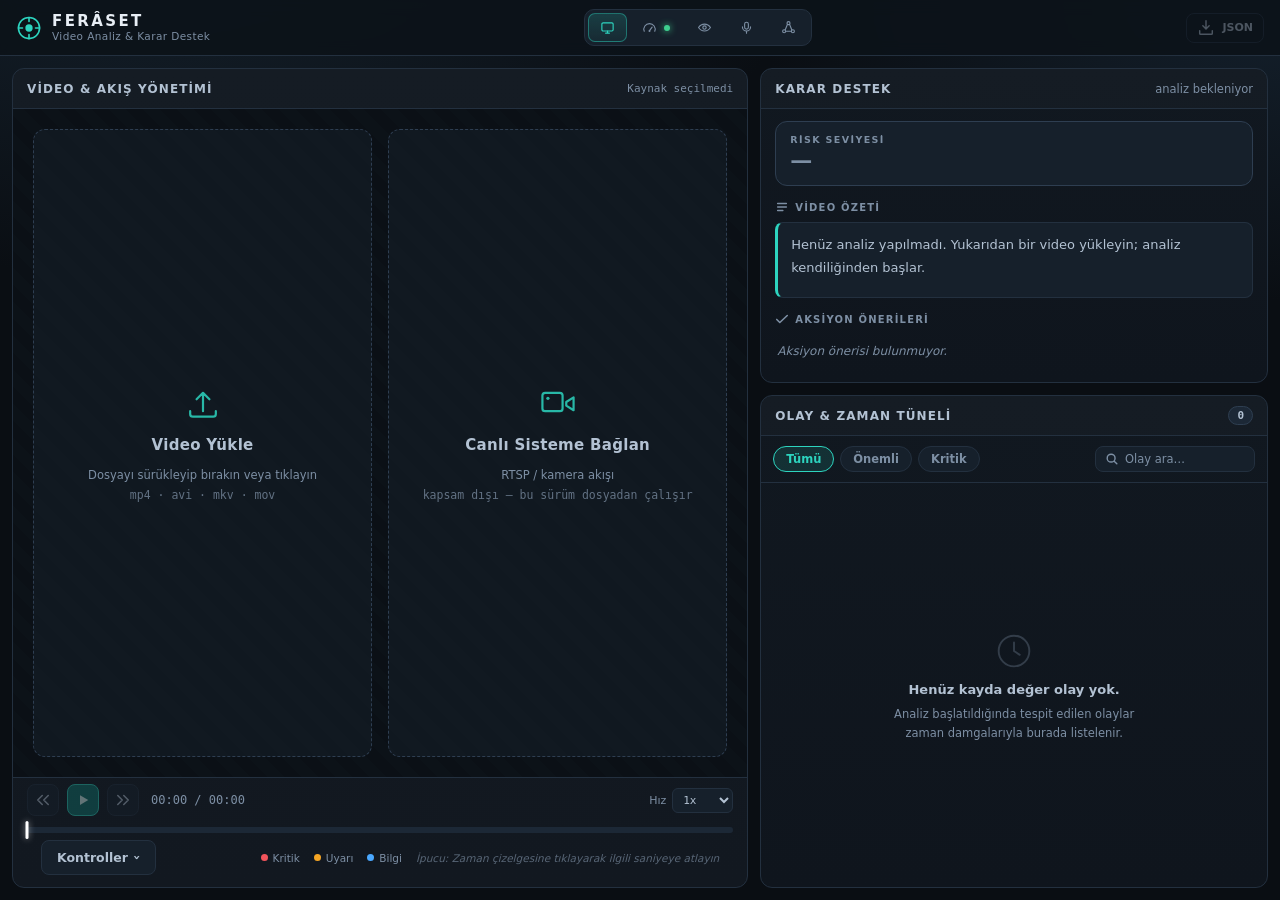
==== gozcu/ui/web/index.html @ 90d0e3b4 "feat(konsol): iki canlı grafik, risk durum çubuğu ve Agents ekranı Web arayüzü görev raporunun ilk ü" ====
<!DOCTYPE html>
<html lang="tr">
<head>
<meta charset="UTF-8" />
<meta name="viewport" content="width=device-width, initial-scale=1.0" />
<title>Gözcü — Video Analiz ve Karar Destek Konsolu</title>
<link rel="stylesheet" href="css/styles.css" />
</head>
<body>

<!-- ============ ÜST BAR ============ -->
<header class="topbar">
  <div class="brand">
    <svg class="brand-mark" viewBox="0 0 32 32" aria-hidden="true">
      <circle cx="16" cy="16" r="13" fill="none" stroke="currentColor" stroke-width="2"/>
      <circle cx="16" cy="16" r="4.5" fill="currentColor"/>
      <path d="M16 3v5M16 24v5M3 16h5M24 16h5" stroke="currentColor" stroke-width="2" stroke-linecap="round"/>
    </svg>
    <div class="brand-text">
      <span class="brand-name">FERÂSET</span>
      <span class="brand-sub">Video Analiz &amp; Karar Destek</span>
    </div>
  </div>

  <div class="topbar-center">
    <nav class="modnav" id="modNav" aria-label="Modüller">
      <button class="mod-btn on" type="button" data-view="ops" title="Operasyon ekranı — kısayol: 1">
        <svg viewBox="0 0 24 24" class="ico"><rect x="3" y="4.5" width="18" height="13" rx="2" fill="none" stroke="currentColor" stroke-width="1.8"/><path d="M9 21h6M12 17.5V21" stroke="currentColor" stroke-width="1.8" stroke-linecap="round"/></svg>
        <span>Operasyon</span>
      </button>
      <button class="mod-btn" type="button" data-view="bench" title="Canlı benchmark paneli — kısayol: 2">
        <svg viewBox="0 0 24 24" class="ico"><path d="M3.6 18a9 9 0 1 1 16.8 0" fill="none" stroke="currentColor" stroke-width="1.8" stroke-linecap="round"/><path d="m12 17 4.2-5.6" stroke="currentColor" stroke-width="1.8" stroke-linecap="round"/><circle cx="12" cy="17.6" r="1.6" fill="currentColor"/></svg>
        <span>Performans</span>
        <i class="mod-live" id="navBenchDot" title="canlı örnekleme sürüyor"></i>
      </button>
      <button class="mod-btn" type="button" data-view="trace" title="Şeffaflık ve karar zinciri — kısayol: 3">
        <svg viewBox="0 0 24 24" class="ico"><path d="M2.5 12S6 6.5 12 6.5 21.5 12 21.5 12 18 17.5 12 17.5 2.5 12 2.5 12z" fill="none" stroke="currentColor" stroke-width="1.8" stroke-linejoin="round"/><circle cx="12" cy="12" r="2.7" fill="none" stroke="currentColor" stroke-width="1.8"/></svg>
        <span>Şeffaflık</span>
        <i class="mod-badge hidden" id="navTraceBadge">0</i>
      </button>
      <button class="mod-btn" type="button" data-view="say" title="Operatöre söyle — kısayol: 4">
        <svg viewBox="0 0 24 24" class="ico"><path d="M12 3.5a3 3 0 0 1 3 3v5a3 3 0 0 1-6 0v-5a3 3 0 0 1 3-3z" fill="none" stroke="currentColor" stroke-width="1.8"/><path d="M5.5 11a6.5 6.5 0 0 0 13 0M12 17.5V21" fill="none" stroke="currentColor" stroke-width="1.8" stroke-linecap="round"/></svg>
        <span>Operatöre Söyle</span>
        <i class="mod-badge hidden" id="navSayBadge">!</i>
      </button>
      <button class="mod-btn" type="button" data-view="agents" title="Ajan mimarisi ve aralarındaki devir akışı — kısayol: 5">
        <svg viewBox="0 0 24 24" class="ico"><circle cx="12" cy="5" r="2.4" fill="none" stroke="currentColor" stroke-width="1.8"/><circle cx="5" cy="18" r="2.4" fill="none" stroke="currentColor" stroke-width="1.8"/><circle cx="19" cy="18" r="2.4" fill="none" stroke="currentColor" stroke-width="1.8"/><path d="M10.4 6.9 6.6 15.9M13.6 6.9l3.8 9M7.4 18h9.2" stroke="currentColor" stroke-width="1.8" stroke-linecap="round"/></svg>
        <span>Agents</span>
      </button>
    </nav>
  </div>

  <div class="sysbar" id="sysbar">
    <button class="btn btn-ghost btn-sm" id="jsonButton" title="Teslim edilen JSON çıktısını görüntüle" disabled>
      <svg viewBox="0 0 20 20" class="ico"><path d="M10 2v9m0 0 3.5-3.5M10 11 6.5 7.5M3 13v3a1 1 0 0 0 1 1h12a1 1 0 0 0 1-1v-3" fill="none" stroke="currentColor" stroke-width="1.6" stroke-linecap="round" stroke-linejoin="round"/></svg>
      JSON
    </button>
  </div>
</header>

<!-- ============ GÖRÜNÜM 1 · OPERASYON ============ -->
<main class="layout view" id="viewOps">

  <!-- ---------- SOL SÜTUN ---------- -->
  <section class="col col-left">

    <!-- Video / Akış paneli -->
    <div class="panel panel-stage">
      <div class="panel-head">
        <h2>Video &amp; Akış Yönetimi</h2>
        <span class="run-id" id="runIdLabel"></span>
        <div class="source-badge" id="sourceBadge">Kaynak seçilmedi</div>
      </div>

      <div class="stage" id="stage">
        <!-- Boş durum: iki seçenek -->
        <div class="stage-empty" id="sourcePicker">
          <button class="drop-card" id="cardUpload" type="button">
            <svg viewBox="0 0 48 48" class="drop-ico"><path d="M24 34V14m0 0-7 7m7-7 7 7M10 34v3a3 3 0 0 0 3 3h22a3 3 0 0 0 3-3v-3" fill="none" stroke="currentColor" stroke-width="2.4" stroke-linecap="round" stroke-linejoin="round"/></svg>
            <span class="drop-title">Video Yükle</span>
            <span class="drop-hint">Dosyayı sürükleyip bırakın veya tıklayın<br><i>mp4 · avi · mkv · mov</i></span>
          </button>

          <button class="drop-card" id="cardStream" type="button">
            <svg viewBox="0 0 48 48" class="drop-ico"><rect x="7" y="14" width="22" height="20" rx="3" fill="none" stroke="currentColor" stroke-width="2.4"/><path d="m33 24 8-5v14l-8-5z" fill="none" stroke="currentColor" stroke-width="2.4" stroke-linejoin="round"/><circle cx="13" cy="20" r="1.8" fill="currentColor"/></svg>
            <span class="drop-title">Canlı Sisteme Bağlan</span>
            <span class="drop-hint">RTSP / kamera akışı<br><i>kapsam dışı — bu sürüm dosyadan çalışır</i></span>
          </button>
        </div>

        <!-- Video oynatıcı + analiz katmanları -->
        <div class="video-holder" id="playerHolder">
          <video id="videoPlayer" playsinline preload="metadata"></video>
          <!-- Algı katmanının GÖRDÜĞÜ kutular — gerçek tespit verisi -->
          <div class="box-layer" id="boxOverlay"></div>
          <!-- Risk analiz durum çubuğu (Görev raporu §2). Dikey, üç
               bölmeli, videonun O ANKİ karesinin risk durumunu yakıyor.
               Koşu bağlanana kadar gizli: boş bir çubuk "güvenli" diye
               okunur, oysa doğrusu "henüz bakılmadı". -->
          <div class="riskbar hidden" id="riskBar" title="Videonun o anki risk durumu">
            <div class="riskbar-track">
              <i class="riskbar-cell" data-band="3"></i>
              <i class="riskbar-cell" data-band="2"></i>
              <i class="riskbar-cell" data-band="1"></i>
            </div>
            <!-- Etiket DÖRT kademenin gerçek adını yazıyor; çubuğun üç
                 bölmesi bir çizim kararı, seviyenin adı sistemin kararı. -->
            <span class="riskbar-label" id="riskBarLabel">—</span>
          </div>
        </div>

        <!-- Katman kontrolleri -->
        <div class="layer-ctrl hidden" id="layerCtrl">
          <button class="layer-btn on" id="btnLayerBox" type="button" title="Tespit çerçevelerini göster/gizle (B)">
            <svg viewBox="0 0 16 16" class="ico-sm"><rect x="2.5" y="2.5" width="11" height="11" rx="1.5" fill="none" stroke="currentColor" stroke-width="1.6" stroke-dasharray="3 2"/></svg>
            Çerçeveler
          </button>
          <button class="layer-btn on" id="btnLayerLabel" type="button" title="Nesne etiketlerini göster/gizle">
            <svg viewBox="0 0 16 16" class="ico-sm"><path d="M2.5 5.5h11M2.5 9h7" stroke="currentColor" stroke-width="1.6" stroke-linecap="round"/></svg>
            Etiketler
          </button>
          <!-- Gerçek çizim yolundan besleniyor: `player.js::drawBoxesAt` o an
               DOM'a koyduğu kutuyu sayıyor, ayrı bir tahmin yok. -->
          <span class="layer-count" id="layerCount">0 nesne</span>
        </div>
        <!-- Mockup'ın video üstü "CANLI BENCHMARK" HUD'ı (çıkarım/bellek/CPU
             halkası ve kıvrımlı sparkline) KALDIRILDI: üç sayının üçü de bu
             sistemde ölçülmüyordu, HUD onları temsilî değerlerle çiziyordu.
             Gerçek ölçümler Performans görünümünde. -->

        <div class="stage-overlay hidden" id="analyzeOverlay">
          <div class="spinner"></div>
          <p id="analyzeText">Video analiz ediliyor…</p>
          <div class="progress"><div class="progress-bar" id="analyzeBar"></div></div>
          <span class="overlay-step" id="analyzeStep">Koşu başlatılıyor</span>
        </div>
      </div>

      <div class="run-error-banner hidden" id="runErrorBanner"></div>

      <!-- Adım adım kipte koşu bir karar düğümünde bekliyor -->
      <div class="paused-banner hidden" id="pausedBanner">
        <span class="dot dot-warn"></span>
        <span>Koşu bir karar düğümünde duraklatıldı — devam etmesi için onay bekliyor.</span>
        <button class="btn btn-sm btn-primary" id="resumeButton" type="button">Devam Et</button>
      </div>

      <!-- Zaman çizelgesi -->
      <div class="timeline-wrap">
        <div class="transport">
          <button class="icon-btn" id="rewindButton" type="button" title="10 sn geri (←)" disabled>
            <svg viewBox="0 0 24 24" class="ico"><path d="M11 6 5 12l6 6M19 6l-6 6 6 6" fill="none" stroke="currentColor" stroke-width="2" stroke-linecap="round" stroke-linejoin="round"/></svg>
          </button>
          <button class="icon-btn icon-btn-primary" id="playPauseButton" type="button" title="Oynat / Duraklat (Boşluk)" disabled>
            <svg viewBox="0 0 24 24" class="ico icon-play" id="icoPlay"><path d="M8 5.5v13l11-6.5z" fill="currentColor"/></svg>
            <svg viewBox="0 0 24 24" class="ico icon-pause hidden" id="icoPause"><path d="M8 5h3v14H8zM13 5h3v14h-3z" fill="currentColor"/></svg>
          </button>
          <button class="icon-btn" id="forwardButton" type="button" title="10 sn ileri (→)" disabled>
            <svg viewBox="0 0 24 24" class="ico"><path d="M13 6l6 6-6 6M5 6l6 6-6 6" fill="none" stroke="currentColor" stroke-width="2" stroke-linecap="round" stroke-linejoin="round"/></svg>
          </button>
          <span class="time-readout" id="ctrlTimeLabel">00:00 / 00:00</span>
          <div class="spacer"></div>
          <label class="rate">Hız
            <select id="speedSelect">
              <option value="0.5">0.5x</option>
              <option value="1" selected>1x</option>
              <option value="1.5">1.5x</option>
              <option value="2">2x</option>
            </select>
          </label>
        </div>

        <div class="timeline" id="timeline" title="Zaman çizelgesi — renkli noktalar tespit edilen olayları gösterir">
          <div class="tl-track"></div>
          <div class="tl-buffer" id="tlBuffer"></div>
          <div class="tl-frontier hidden" id="timelineFrontier" title="Bu bölge henüz yorumlanmadı — algı tarandı, karar verilmedi"></div>
          <div class="tl-deferred" id="timelineDeferred"></div>
          <div class="tl-progress" id="timelineProgress"></div>
          <div class="tl-markers" id="timelineMarkers"></div>
          <div class="tl-head" id="tlHead"></div>
        </div>
        <!-- Kontroller ve üç noktalı gösterge TEK satırda: ikisi de kısa,
             ayrı satırlarda ~40 px boşuna yükseklik yiyorlardı ve o
             piksel videodan çalınıyordu. Kontroller açıldığında gövdesi
             satırın altına sarıyor — yani yine videonun hemen altında. -->
        <div class="stage-strip">
          <div class="stage-foot">
            <!-- İkincil kontroller tek açılır kümede: bağlam, akış bağlantısı,
                 temizleme ve şartname §7 dayanıklılık tuşları. Koşu dosya
                 seçilince kendiliğinden başlıyor; ayrı bir başlat tuşu yok. -->
            <div class="actionbar">
              <details class="stress-group">
                <summary class="btn" title="Bağlam, akış ve şartname §7 dayanıklılık tuşları">Kontroller</summary>
                <div class="stress-group-body">
                  <button class="btn btn-sm" id="gatewayCutButton" type="button" disabled title="Görü kademesine kesinti enjekte eder">
                    <svg viewBox="0 0 20 20" class="ico-sm"><path d="M9 15 15 9M4 12a3 3 0 0 1 3-3h2M18 12a3 3 0 0 0-3-3h-2M4 12a3 3 0 0 0 3 3h2M18 12a3 3 0 0 1-3 3h-2" fill="none" stroke="currentColor" stroke-width="1.6"/><path d="M3 3l14 14" stroke="currentColor" stroke-width="1.6"/></svg>
                    Görü Bağlantısını Kes
                  </button>
                  <button class="btn btn-sm" id="gatewayRestoreButton" type="button" disabled title="Kesintiyi kaldırır ve telafiyi tetikler">
                    <svg viewBox="0 0 20 20" class="ico-sm"><path d="M9 15 15 9" stroke="currentColor" stroke-width="1.6"/><path d="M7 12a3 3 0 0 1 3-3h2M14 12a3 3 0 0 1-3 3H9" fill="none" stroke="currentColor" stroke-width="1.6"/></svg>
                    Görü Bağlantısını Geri Ver
                  </button>
                  <button class="btn btn-sm" id="stressContextButton" type="button" disabled>Bağlam Değiştir</button>
                  <button class="btn btn-sm" id="stressFalseInfoButton" type="button" disabled>Yanlış Bilgi Ver</button>
                  <button class="btn btn-sm" id="stressOverreachButton" type="button" disabled>Yetki Dışı İste</button>
                  <button class="btn btn-sm" id="annotateButton" type="button" disabled title="Algı katmanının gördüğü kutuları videoya çizer — koşu bitince">
                    <svg viewBox="0 0 20 20" class="ico-sm"><circle cx="10" cy="10" r="7.5" fill="none" stroke="currentColor" stroke-width="1.6"/><path d="M10 2.5v3M10 14.5v3M2.5 10h3M14.5 10h3" stroke="currentColor" stroke-width="1.6" stroke-linecap="round"/></svg>
                    Kutuları Çiz
                  </button>
                  <button class="btn btn-sm" id="btnContext" type="button">
                    <svg viewBox="0 0 20 20" class="ico-sm"><path d="M10 4v12M4 10h12" stroke="currentColor" stroke-width="1.8" stroke-linecap="round"/></svg>
                    Bağlam Ekle
                  </button>
                  <button class="btn btn-sm" id="btnConnect" type="button">
                    <svg viewBox="0 0 20 20" class="ico-sm"><path d="M8 12a3 3 0 0 0 4.2 0l2.3-2.3a3 3 0 0 0-4.2-4.2L9 6.7" fill="none" stroke="currentColor" stroke-width="1.7" stroke-linecap="round"/><path d="M12 8a3 3 0 0 0-4.2 0L5.5 10.3a3 3 0 0 0 4.2 4.2L11 13.3" fill="none" stroke="currentColor" stroke-width="1.7" stroke-linecap="round"/></svg>
                    Bağlantı Sağla
                  </button>
                  <button class="btn btn-sm" id="btnDisconnect" type="button" disabled>
                    <svg viewBox="0 0 20 20" class="ico-sm"><path d="M4 4l12 12" stroke="currentColor" stroke-width="1.8" stroke-linecap="round"/><path d="M8 12a3 3 0 0 0 4.2 0l2.3-2.3a3 3 0 0 0-.6-4.6" fill="none" stroke="currentColor" stroke-width="1.7" stroke-linecap="round"/><path d="M11.4 14.2 9.7 15.9a3 3 0 0 1-4.2-4.2L7 10.2" fill="none" stroke="currentColor" stroke-width="1.7" stroke-linecap="round"/></svg>
                    Bağlantıyı Kes
                  </button>
                  <button class="btn btn-sm" id="btnClear" type="button">Temizle</button>
                  <span class="muted-sm" id="annotateNote"></span>
                </div>
              </details>
            </div>

            <!-- Aktif bağlam değişkenleri -->
            <div class="ctx-strip hidden" id="ctxStrip">
              <span class="ctx-label">
                <svg viewBox="0 0 16 16" class="ico-sm"><path d="M8 2 2 5v4c0 3 2.6 4.6 6 5 3.4-.4 6-2 6-5V5z" fill="none" stroke="currentColor" stroke-width="1.5" stroke-linejoin="round"/></svg>
                AKTİF BAĞLAM
              </span>
              <div class="ctx-chips" id="ctxChips"></div>
            </div>
          </div>
          <div class="tl-legend">
            <span><i class="lg lg-crit"></i>Kritik</span>
            <span><i class="lg lg-warn"></i>Uyarı</span>
            <span><i class="lg lg-info"></i>Bilgi</span>
            <span class="tl-tip">İpucu: Zaman çizelgesine tıklayarak ilgili saniyeye atlayın</span>
          </div>
        </div>
      </div>
      <!-- Video altındaki iki canlı grafik (Görev raporu §1). Veri
           `GET /api/run/{id}/series`'ten; çizim `js/charts.js`, kütüphane
           yok. Koşu bağlanana kadar gizli: boş eksenler ekranda "ölçtük ve
           sıfır çıktı" gibi durur. -->
      <div class="chart-wrap hidden" id="chartWrap">
        <div class="chart-card">
          <div class="chart-head">
            <h4>Kadrajdaki Varlıklar</h4>
            <div class="chart-legend" id="chartEntityLegend"></div>
          </div>
          <svg class="chart-svg" id="chartEntity" viewBox="0 0 1000 140" role="img"
               aria-label="Zamana göre tespit edilen varlık sayısı"></svg>
        </div>
        <div class="chart-card">
          <div class="chart-head">
            <h4>Piksel Entropisi</h4>
            <!-- Kırmızı çizginin ne olduğu ekranda yazıyor: eşik koşuya
                 GÖRELİ (bkz. `gozcu/ui/series.py`), sabit bir alarm değil. -->
            <span class="chart-note" id="chartEnergyNote"></span>
          </div>
          <svg class="chart-svg" id="chartEnergy" viewBox="0 0 1000 140" role="img"
               aria-label="Zamana göre piksel entropisi ve zirve eşiği"></svg>
        </div>
      </div>

    </div>

    <!-- Gizli dosya girdisi: "Video Yükle" kartı ve sürükle-bırak bunu
         tetikliyor. Ayrı bir form/başlat tuşu YOK — dosya seçildiği anda
         `sse.js::startRun` koşuyu başlatıyor. -->
    <input type="file" id="videoFile" accept="video/*" hidden />





  </section>

  <!-- ---------- SAĞ SÜTUN ---------- -->
  <section class="col col-right">

    <!-- Karar destek paneli -->
    <div class="panel panel-decision">
      <div class="panel-head">
        <h2>Karar Destek</h2>
        <span class="muted-sm" id="decisionMeta">analiz bekleniyor</span>
      </div>

      <!-- Risk seviyesi göstergesi — 4 kademe (Düşük/Orta/Yüksek/Kritik) -->
      <div class="risk" id="riskGauge" data-level="none">
        <div class="risk-left">
          <span class="risk-label">RİSK SEVİYESİ</span>
          <span class="risk-value" id="riskValue">—</span>
        </div>
        <div class="risk-right">
          <div class="risk-meter" id="riskSteps">
            <i data-step="1"></i><i data-step="2"></i><i data-step="3"></i><i data-step="4"></i>
          </div>
        </div>
      </div>

      <!-- Dinamik video özeti -->
      <div class="summary">
        <div class="sec-label">
          <svg viewBox="0 0 16 16" class="ico-sm"><path d="M3 4h10M3 8h10M3 12h6" stroke="currentColor" stroke-width="1.6" stroke-linecap="round"/></svg>
          Video Özeti
        </div>
        <p class="summary-text" id="summaryText">Henüz analiz yapılmadı. Yukarıdan bir video yükleyin; analiz kendiliğinden başlar.</p>
      </div>

      <!-- Aksiyon önerileri -->
      <div class="actions">
        <div class="sec-label">
          <svg viewBox="0 0 16 16" class="ico-sm"><path d="m2 8.5 3.5 3.5L14 4" fill="none" stroke="currentColor" stroke-width="1.8" stroke-linecap="round" stroke-linejoin="round"/></svg>
          Aksiyon Önerileri
        </div>
        <div class="action-list" id="actionsList">
          <div class="empty-hint">Aksiyon önerisi bulunmuyor.</div>
        </div>
      </div>
    </div>

    <!-- Olay günlüğü — gerçek besleme (SSE feed) -->
    <div class="panel panel-events">
      <div class="panel-head">
        <h2>Olay &amp; Zaman Tüneli</h2>
        <span class="count-badge" id="eventCount">0</span>
      </div>

      <div class="filters">
        <button class="chip chip-on" type="button" data-filter="all">Tümü</button>
        <button class="chip" type="button" data-filter="important">Önemli</button>
        <button class="chip" type="button" data-filter="critical">Kritik</button>
        <div class="search">
          <svg viewBox="0 0 16 16" class="ico-sm"><circle cx="7" cy="7" r="4.5" fill="none" stroke="currentColor" stroke-width="1.6"/><path d="m10.5 10.5 3 3" stroke="currentColor" stroke-width="1.6" stroke-linecap="round"/></svg>
          <input type="text" id="eventSearch" placeholder="Olay ara…" />
        </div>
      </div>

      <div class="event-list" id="feedList">
        <!-- Cümle `gozcu/ui/feed.py::FEED_EMPTY`'nin TA KENDİSİ — ikinci bir
             yazımı yok (tests/test_feed.py bunu kontrol ediyor). -->
        <div class="empty-state" id="feedEmpty">
          <svg viewBox="0 0 48 48" class="empty-ico"><circle cx="24" cy="24" r="16" fill="none" stroke="currentColor" stroke-width="2"/><path d="M24 15v9l6 4" fill="none" stroke="currentColor" stroke-width="2" stroke-linecap="round" stroke-linejoin="round"/></svg>
          <p>Henüz kayda değer olay yok.</p>
          <span>Analiz başlatıldığında tespit edilen olaylar zaman damgalarıyla burada listelenir.</span>
        </div>
      </div>
    </div>
  </section>
</main>

<!-- ============ GÖRÜNÜM 2 · CANLI BENCHMARK (PERFORMANS) ============ -->
<!-- Operatöre Söyle artık ayrı bir tam sayfa görünüm. Onay çubuğu da
     burada yaşadığı için, bekleyen onay varken üst gezinmedeki rozet
     yanıyor (bkz. sse.js) — operatör başka sekmedeyken kaçırmasın. -->
<section class="view page hidden" id="viewSay">
  <div class="page-head">
    <div class="page-title">
      <h1>
        <svg viewBox="0 0 24 24" class="page-ico"><path d="M12 3.5a3 3 0 0 1 3 3v5a3 3 0 0 1-6 0v-5a3 3 0 0 1 3-3z" fill="none" stroke="currentColor" stroke-width="1.8"/><path d="M5.5 11a6.5 6.5 0 0 0 13 0M12 17.5V21M9 21h6" fill="none" stroke="currentColor" stroke-width="1.8" stroke-linecap="round"/></svg>
        Operatöre Söyle
      </h1>
      <p>Ajanın seslenişi ve operatörün notu tek bir yere — Olay
         Günlüğü'ne — düşer. Bekleyen onaylar da burada karşılanır.</p>
    </div>
    <span class="agent-state" id="agentStatusBadge" data-state="idle"><span class="dot dot-ok"></span> <span id="agentStatusLabel">hazır</span></span>
  </div>
  <div class="page-body">
    <div class="panel panel-chat">
      <!-- Konuşma BURADA görünüyor. Bu kutunun `id`'si yoktu ve JS ona
           hiçbir zaman yazmıyordu: operatör mesajını buraya yazıyor,
           cevabı başka sayfadaki olay günlüğünde arıyordu — kullanıcı
           "asla aksiyon alamıyorum" diye bildirdi. Baloncuk stilleri
           (`.chat-user`/`.chat-bot`/`.chat-ask`) zaten vardı, eksik olan
           yalnız çizen taraftı. -->
      <div class="chat-log" id="chatLog">
        <div class="chat-msg chat-sys" id="chatIntro">Bir video yükleyin — analiz kendiliğinden başlar. Ajan kritik anlarda size seslenir; konuşmanın tamamı burada görünür, ayrıca <b>Olay Günlüğü</b>'ne de düşer. Sesli komut için mikrofon tuşunu <b>basılı tutun</b>.</div>
      </div>

      <!-- Onay çubuğu — ajan yetkisi olmayan bir aracı çağırmak istediğinde -->
      <div class="approval hidden" id="pendingApproval">
        <div class="approval-text">
          <span class="approval-cap">ONAY BEKLİYOR</span>
          <b id="pendingTool"></b>
          <span class="approval-params" id="pendingParams"></span>
        </div>
        <div class="approval-actions">
          <button class="btn btn-sm btn-primary" id="approveButton" type="button">Onayla</button>
          <button class="btn btn-sm btn-danger-ghost" id="rejectButton" type="button">Reddet</button>
        </div>
      </div>

      <!-- Bas-konuş kayıt göstergesi -->
      <div class="ptt-bar hidden" id="pttBar">
        <span class="dot dot-live"></span>
        <span class="ptt-text">Dinleniyor… bırakınca gönderilir</span>
        <div class="wave" id="wave"><i></i><i></i><i></i><i></i><i></i><i></i><i></i><i></i><i></i><i></i><i></i><i></i></div>
        <span class="ptt-timer" id="pttTimer">0.0s</span>
      </div>

      <form class="chat-input" id="sayForm">
        <input type="text" id="sayInput" placeholder="Ajana bir soru / not yazın…" autocomplete="off" disabled />
        <button type="button" class="icon-btn ptt" id="micButton" title="Bas-konuş — basılı tutun (yerel Whisper)" disabled>
          <svg viewBox="0 0 24 24" class="ico"><rect x="9" y="3" width="6" height="11" rx="3" fill="none" stroke="currentColor" stroke-width="1.8"/><path d="M5 11a7 7 0 0 0 14 0M12 18v3" fill="none" stroke="currentColor" stroke-width="1.8" stroke-linecap="round"/></svg>
        </button>
        <button type="submit" class="icon-btn icon-btn-primary" id="sayButton" title="Gönder" disabled>
          <svg viewBox="0 0 24 24" class="ico"><path d="M4 12 20 4l-4 8 4 8z" fill="none" stroke="currentColor" stroke-width="1.8" stroke-linejoin="round"/></svg>
        </button>
      </form>
      <span class="muted-sm say-note" id="sayNote"></span>
    </div>
  </div>
</section>

<section class="view page hidden" id="viewBench">
  <div class="page-head">
    <div class="page-title">
      <h1>
        <svg viewBox="0 0 24 24" class="page-ico"><path d="M3.6 18a9 9 0 1 1 16.8 0" fill="none" stroke="currentColor" stroke-width="1.8" stroke-linecap="round"/><path d="m12 17 4.2-5.6" stroke="currentColor" stroke-width="1.8" stroke-linecap="round"/><circle cx="12" cy="17.6" r="1.6" fill="currentColor"/></svg>
        Ölçümleme &amp; KPI
      </h1>
      <p>Burada yalnız <b>benchmark/kpi.py</b>'nin gerçekten ölçtüğü sayılar var.
         Ölçülemeyen bir hücre gizlenmez, soluk da olsa "ölçülemedi" yazar —
         sıfır basmak gerçek bir ölçümle karıştırılmasına yol açardı.</p>
    </div>
  </div>

  <div class="page-body bench-body">
    <!-- Satır 1 · manşet: gerçekten ÖLÇÜLEN dört skaler, referansın metrik
         kartı kabuğunda. `canvas.mc-spark` kıvrımı BİLEREK yok — bu sistem
         zaman serisi tutmuyor, çizilecek bir eğri de yok. -->
    <div class="bench-row bench-top">
      <div class="bench-cards" id="benchDecisionTiles"></div>
    </div>

    <!-- Satır 2 · yönlendirici dağılımı + algı (0. Faz) yan yana -->
    <div class="bench-row bench-mid">
      <!-- Karar — yönlendirici dağılımı ve görü token sayısı -->
      <div class="panel panel-kpi">
        <div class="panel-head">
          <h2>Karar</h2>
          <span class="muted-sm" id="benchDistMessage"></span>
        </div>

        <div class="dist-block">
          <div class="dist-head">
            <span class="kpi-subhead">Yönlendirici karar dağılımı</span>
          </div>
          <div class="dist-chart" id="benchDistChart"></div>
          <div class="dist-legend" id="benchDistLegend"></div>
        </div>

        <div class="kpi-subhead">Görü token sayısı (model başına)</div>
        <div class="kpi-grid" id="benchTokenTiles"></div>
      </div>

      <!-- Algı (0. Faz) — bench/perception.json'dan, koşudan ÖNCE de var -->
      <div class="panel panel-kpi">
        <div class="panel-head">
          <h2>Algı (0. Faz)</h2>
          <span class="muted-sm" id="benchPerceptionMessage">—</span>
        </div>
        <div class="kpi-grid" id="benchPerceptionBlocks"></div>
      </div>
    </div>

    <!-- Satır 3 · performans: koşu ölçülebilirliği (bozulmuş koşu GİZLENMEZ,
         AYRI kovada damgalanır) ve devir/araç sayaçları -->
    <div class="bench-row bench-bot">
      <div class="panel panel-kpi">
        <div class="panel-head">
          <h2>Performans</h2>
          <span class="muted-sm">şartname §4 · ölçümleme</span>
          <span class="status-badge" id="benchRunStatus" data-state="">
            <span class="dot"></span> Koşu <b id="benchRunStatusValue">—</b>
          </span>
        </div>
        <div class="degraded-notice hidden" id="benchDegradedNotice"></div>
        <div class="kpi-grid" id="benchPerformanceTiles"></div>
      </div>
    </div>
  </div>
</section>

<!-- ============ GÖRÜNÜM 3 · ŞEFFAFLIK & KARAR ZİNCİRİ ============
     Karar zincirinin (perception → orchestrator → interpreter →
     anomaly_analyst → risk_analyst → action_planner → supervisor) tek
     ekranda görülebildiği tek yer: devir defteri, araç çağrı günlüğü,
     pencere defteri. Hiçbiri SSE'nin tam-durumunda YOK — üçü de kendi
     salt-okunur uçlarından (`/handoffs`, `/actions`, `/windows`)
     çekiliyor. -->
<!-- Ajan mimarisi ve GERÇEK devir akışı (Görev raporu §3). Hareket
     uydurulmuyor: yalnız devir taşımış kenarlar akıyor, devir görmemiş
     kenar sönük ve hareketsiz duruyor. -->
<section class="view page hidden" id="viewAgents">
  <div class="page-head">
    <div class="page-title">
      <h1>
        <svg viewBox="0 0 24 24" class="page-ico"><circle cx="12" cy="5" r="2.4" fill="none" stroke="currentColor" stroke-width="1.8"/><circle cx="5" cy="18" r="2.4" fill="none" stroke="currentColor" stroke-width="1.8"/><circle cx="19" cy="18" r="2.4" fill="none" stroke="currentColor" stroke-width="1.8"/><path d="M10.4 6.9 6.6 15.9M13.6 6.9l3.8 9M7.4 18h9.2" stroke="currentColor" stroke-width="1.8" stroke-linecap="round"/></svg>
        Ajan Mimarisi
      </h1>
      <p>Sekiz ajan ve aralarındaki devir akışı. Akan kenarlar bu koşuda
        <b>gerçekten</b> devir taşımış olanlar; sönük kenarlar hiç
        çalışmadı — hareket mimariyi süslemiyor, ölçüyor.</p>
    </div>
    <div class="page-tools">
      <span class="chip" id="agentHandoffCount">0 devir</span>
    </div>
  </div>
  <div class="agent-canvas-wrap">
    <svg class="agent-canvas" id="agentCanvas" viewBox="0 0 1000 420"
         role="img" aria-label="Ajan mimarisi ve devir akış şeması"></svg>
    <p class="agent-empty hidden" id="agentEmpty">Bu koşuda henüz devir yok — şema mimariyi gösteriyor, akış değil.</p>
  </div>
</section>

<section class="view page hidden" id="viewTrace">
  <div class="page-head">
    <div class="page-title">
      <h1>
        <svg viewBox="0 0 24 24" class="page-ico"><path d="M2.5 12S6 6.5 12 6.5 21.5 12 21.5 12 18 17.5 12 17.5 2.5 12 2.5 12z" fill="none" stroke="currentColor" stroke-width="1.8" stroke-linejoin="round"/><circle cx="12" cy="12" r="2.7" fill="none" stroke="currentColor" stroke-width="1.8"/></svg>
        Şeffaflık &amp; Karar Zinciri
      </h1>
      <p>Ajanın niyet anlama ve yürütme süreci, çağırdığı araçlar ve verdiği
         kararlar uçtan uca izlenebilir. Sistem kara kutu değildir.</p>
    </div>
    <!-- Anahtar GERÇEK satırları açıp kapatıyor: devir defterindeki gerekçe
         (`handoff.reason`) ajanın kendi düşüncesi — bu sistemde "düşünce
         süreci" diye ayrı bir akış YOK, o yüzden uydurulmuş bir terminal
         yerine var olan gerekçe satırları gizleniyor (bkz. trace.js). -->
    <div class="page-tools">
      <label class="switch" title="Devir gerekçelerini göster / gizle">
        <input type="checkbox" id="reasoningToggle" checked />
        <span class="switch-track"><span class="switch-knob"></span></span>
        <span class="switch-label">Düşünce Sürecini Gör</span>
      </label>
    </div>
  </div>

  <div class="page-body">
    <!-- Üç sayaç da `trace.js`'in çektiği gerçek satır sayısı; panel
         başlıklarında ikinci bir kopyası YOK. -->
    <div class="statstrip">
      <div class="ss"><span>DEVİR SAYISI</span><b id="handoffCount">0</b></div>
      <div class="ss"><span>ARAÇ ÇAĞRISI</span><b id="toolCount">0</b></div>
      <div class="ss"><span>PENCERE</span><b id="windowCount">0</b></div>
    </div>

    <div class="trace-grid">
      <div class="panel trace-term">
        <div class="panel-head">
          <h2>Devir Defteri</h2>
          <span class="muted-sm">ajanlar arası her el değiştirme</span>
        </div>
        <div class="handoff-list" id="handoffList">
          <div class="empty-hint" id="handoffEmpty">Henüz devir yok.</div>
        </div>
      </div>

      <div class="trace-side">
        <div class="panel trace-tools">
          <div class="panel-head">
            <h2>Araç Çağrı Günlüğü</h2>
          </div>
          <!-- `caller` (hangi ajan) ile `actor` (insan/makine) AYRI sütun —
               ikisi farklı sorular, bkz. gozcu/models.py::ActionRecord -->
          <div class="tool-table-wrap">
            <table class="tool-table">
              <thead>
                <tr>
                  <th>Zaman</th><th>Araç</th><th>Parametreler</th><th>Sonuç</th>
                  <th>Onay</th><th>Çağıran</th><th>Aktör</th>
                </tr>
              </thead>
              <tbody id="toolTableBody"></tbody>
            </table>
            <div class="empty-hint" id="toolEmpty">Henüz araç çağrısı yok.</div>
          </div>
        </div>

        <!-- Karar zinciri kendi kartında: sabit sıra bir devir kaydına
             bağlı değil, jüri "Şeffaflık"a ilk bakışta zinciri görmeli. -->
        <div class="panel trace-chain">
          <div class="panel-head">
            <h2>Karar Zinciri Akışı</h2>
            <span class="muted-sm">çok adımlı onay</span>
          </div>
          <!-- Görsel şerit ekran okuyucuya KAPALI kalıyor: içeriği emoji
               rozet + İngilizce ajan kimliği, okunduğunda gürültü. Erişilebilir
               karşılığı hemen altındaki cümle — ikisi de `trace.js`'teki TEK
               `CHAIN_STAGES` listesinden üretiliyor, ikinci bir kopya yok. -->
          <div class="chain-diagram" id="chainDiagram" aria-hidden="true"></div>
          <p class="muted-sm" id="chainDiagramText"></p>
        </div>

        <!-- Pencere defteri: dört akıbet dalı da ayrı ayrı, asla aynı görünmez -->
        <div class="panel trace-windows">
          <div class="panel-head">
            <h2>Pencere Defteri</h2>
            <span class="muted-sm">bakılmadı ≠ bakıldı, bir şey yoktu</span>
          </div>
          <div class="window-list" id="windowList">
            <div class="empty-hint" id="windowEmpty">Henüz pencere işlenmedi.</div>
          </div>
        </div>

        <!-- Kök neden raporu: VARSA beş bölümü, YOKSA yokluğunun NEDENİ -->
        <div class="panel trace-rootcause">
          <div class="panel-head">
            <h2>Kök Neden Raporu</h2>
          </div>
          <!-- Koşudan önceki metin `gozcu/ui/view.py::NO_RUN_YET`in TA
               KENDİSİ — `#feedEmpty`/`FEED_EMPTY` ile aynı kural. -->
          <div class="root-cause-body" id="rootCauseBody">
            <p class="empty-hint" id="rootCauseMessage">Analiz henüz koşmadı.</p>
          </div>
        </div>
      </div>
    </div>
  </div>
</section>

<!-- ============ JSON MODALI ============ -->
<div class="modal-backdrop hidden" id="jsonModal">
  <div class="modal">
    <div class="modal-head">
      <h3>Teslim Edilen Çıktı (JSON)</h3>
      <button class="icon-btn" id="closeJsonModal" type="button" title="Kapat">
        <svg viewBox="0 0 24 24" class="ico"><path d="M6 6l12 12M18 6 6 18" stroke="currentColor" stroke-width="2" stroke-linecap="round"/></svg>
      </button>
    </div>
    <pre class="json-view" id="jsonView"></pre>
    <!-- İkisi de `#jsonView`'daki GERÇEK metni okuyor; yük yoksa (gövde bir
         `detail` cümlesi) `sse.js` ikisini de kapatıyor — bir hata cümlesini
         `.json` diye indirmek teslim edilmiş bir çıktı iddiası olurdu. -->
    <div class="modal-foot">
      <button class="btn btn-ghost" id="copyJsonButton" type="button" disabled>Panoya Kopyala</button>
      <button class="btn btn-primary" id="downloadJsonButton" type="button" disabled>İndir (.json)</button>
    </div>
  </div>
</div>

<!-- ============ RTSP MODALI — kapsam dışı, dürüst mesaj ============ -->
<div class="modal-backdrop hidden" id="streamModal">
  <div class="modal modal-sm">
    <div class="modal-head">
      <h3>Canlı Akışa Bağlan</h3>
      <button class="icon-btn" id="btnCloseStream" type="button" title="Kapat">
        <svg viewBox="0 0 24 24" class="ico"><path d="M6 6l12 12M18 6 6 18" stroke="currentColor" stroke-width="2" stroke-linecap="round"/></svg>
      </button>
    </div>
    <div class="modal-body">
      <p class="field-note">Bu sürüm yalnız dosyadan çalışır — RTSP / kamera akışı bağlantısı kapsam dışıdır. Bir video dosyası yükleyerek devam edebilirsiniz.</p>
    </div>
    <div class="modal-foot">
      <button class="btn btn-ghost" id="btnCancelStream" type="button">Kapat</button>
    </div>
  </div>
</div>

<!-- ============ BAĞLAM ENJEKSİYONU — görsel arayüz, bağlama henüz yok ============ -->
<div class="modal-backdrop hidden" id="ctxModal">
  <div class="modal modal-md">
    <div class="modal-head">
      <h3>Bağlam Enjeksiyonu</h3>
      <button class="icon-btn" id="btnCloseCtx" type="button" title="Kapat">
        <svg viewBox="0 0 24 24" class="ico"><path d="M6 6l12 12M18 6 6 18" stroke="currentColor" stroke-width="2" stroke-linecap="round"/></svg>
      </button>
    </div>
    <div class="modal-body">
      <p class="field-note ctx-intro">
        Videoya harici değişkenler ekleyerek ajanın analizini yönlendirin.
        <b>Bu sürümde seçim yalnız kaydedilir</b> — analiz otomatik yeniden hesaplanmıyor.
      </p>
      <div class="ctx-grid" id="ctxGrid">
        <button class="ctx-opt" type="button" data-ctx="Gece Vardiyası">
          <span class="ctx-opt-title">Gece Vardiyası</span>
          <span class="ctx-opt-desc">Düşük aydınlatma, azalan görüş</span>
        </button>
        <button class="ctx-opt" type="button" data-ctx="Zemin Kaygan">
          <span class="ctx-opt-title">Zemin Kaygan</span>
          <span class="ctx-opt-desc">Kayma / devrilme riski artar</span>
        </button>
        <button class="ctx-opt" type="button" data-ctx="Yoğun Toz">
          <span class="ctx-opt-title">Yoğun Toz</span>
          <span class="ctx-opt-desc">Görüş mesafesi kısıtlı</span>
        </button>
        <button class="ctx-opt" type="button" data-ctx="Planlı Bakım">
          <span class="ctx-opt-title">Planlı Bakım</span>
          <span class="ctx-opt-desc">Alanda personel bulunması beklenir</span>
        </button>
        <button class="ctx-opt" type="button" data-ctx="Tatbikat">
          <span class="ctx-opt-title">Tatbikat</span>
          <span class="ctx-opt-desc">Olaylar gerçek kabul edilmez</span>
        </button>
        <button class="ctx-opt" type="button" data-ctx="Tehlikeli Madde">
          <span class="ctx-opt-title">Tehlikeli Madde</span>
          <span class="ctx-opt-desc">Kimyasal / yanıcı yük mevcut</span>
        </button>
      </div>
      <label class="field">
        <span>Serbest bağlam notu</span>
        <input type="text" id="ctxCustom" placeholder="örn. Vinç bakımı devam ediyor" />
      </label>
    </div>
    <div class="modal-foot">
      <button class="btn btn-ghost" id="btnCtxReset" type="button">Tümünü Temizle</button>
      <button class="btn btn-primary" id="btnCtxApply" type="button">Kaydet</button>
    </div>
  </div>
</div>

<div class="toast-wrap" id="toastWrap"></div>

<!-- Araç çağrı bildirimleri — `/api/run/{id}/actions` defterine DÜŞEN gerçek
     kayıtlar (bkz. js/tooltoast.js). Kart TAMAMLANMIŞ durumda doğuyor:
     defter yalnız bitmiş çağrıyı taşıyor, "şu anda çalışıyor" diye dönen bir
     iğ göstermek ölçülmemiş bir durum uydurmak olurdu. -->
<div class="tool-wrap" id="toolWrap"></div>

<!-- Tek giriş noktası: sse.js kendi içinde feed/player/trace/bench modüllerini
     içe aktarıyor. Ayrı <script> etiketiyle yüklemek onları ikinci kez
     çalıştırır ve modül oldukları için klasik etiketle sözdizimi hatası verir. -->
<script type="module" src="js/sse.js"></script>
</body>
</html>
---- gozcu/ui/web/css/styles.css ----
/* =========================================================
   FERÂSET — Video Analiz ve Karar Destek Arayüzü
   Tamamen yerel: harici font / CDN bağımlılığı yoktur.
   ========================================================= */

:root {
  --bg:        #0a0e13;
  --panel:     #111820;
  --panel-2:   #16202b;
  --panel-3:   #1c2836;
  --border:    #23303f;
  --border-2:  #2e3e51;

  --text:      #e8eef5;
  --text-2:    #b3c2d3;
  --muted:     #7d8fa4;

  --accent:    #2dd4bf;
  --accent-dk: #0f766e;
  --crit:      #f2545b;
  --warn:      #f5a524;
  --ok:        #3ecf8e;
  --info:      #4aa8ff;

  --radius:    12px;
  --radius-sm: 8px;
  --mono: "Cascadia Mono", "Consolas", "SF Mono", ui-monospace, monospace;
  --sans: "Segoe UI", "Inter", system-ui, -apple-system, "Helvetica Neue", sans-serif;
}

* { box-sizing: border-box; margin: 0; padding: 0; }

html, body { height: 100%; }

body {
  font-family: var(--sans);
  background:
    radial-gradient(1100px 620px at 12% -12%, #16232f 0%, transparent 62%),
    radial-gradient(900px 520px at 100% 0%, #14202c 0%, transparent 58%),
    var(--bg);
  color: var(--text);
  font-size: 14px;
  display: flex;
  flex-direction: column;
  overflow: hidden;
}

::-webkit-scrollbar { width: 9px; height: 9px; }
::-webkit-scrollbar-track { background: transparent; }
::-webkit-scrollbar-thumb { background: #2b3a4b; border-radius: 6px; }
::-webkit-scrollbar-thumb:hover { background: #3b4f66; }

.hidden { display: none !important; }
.spacer { flex: 1; }
.muted-sm { color: var(--muted); font-size: 11.5px; }
.ico { width: 18px; height: 18px; flex: none; }
.ico-sm { width: 14px; height: 14px; flex: none; }

/* ================== ÜST BAR ================== */
.topbar {
  height: 56px;
  flex: none;
  display: flex;
  align-items: center;
  gap: 18px;
  padding: 0 16px;
  background: rgba(13, 19, 26, .92);
  border-bottom: 1px solid var(--border);
  backdrop-filter: blur(8px);
}

.brand { display: flex; align-items: center; gap: 10px; }
.brand-mark { width: 26px; height: 26px; color: var(--accent); }
.brand-text { display: flex; flex-direction: column; line-height: 1.15; }
.brand-name { font-weight: 700; letter-spacing: 2.4px; font-size: 15px; }
.brand-sub { font-size: 10.5px; color: var(--muted); letter-spacing: .4px; }

.topbar-center { flex: 1; display: flex; justify-content: center; }
.scenario-tag {
  font-size: 11px; color: var(--text-2);
  border: 1px solid var(--border-2);
  background: var(--panel-2);
  padding: 4px 12px; border-radius: 999px; letter-spacing: .3px;
}

.sysbar { display: flex; align-items: center; gap: 8px; }

.sys-pill {
  display: flex; align-items: center; gap: 6px;
  font-size: 10.5px; font-weight: 600; letter-spacing: .5px;
  padding: 5px 10px; border-radius: 999px;
  background: var(--panel-2); border: 1px solid var(--border);
  color: var(--text-2); white-space: nowrap;
}
.sys-pill b { color: var(--text); font-weight: 700; }

.dot { width: 7px; height: 7px; border-radius: 50%; flex: none; }
.dot-ok   { background: var(--ok);   box-shadow: 0 0 8px var(--ok); }
.dot-idle { background: var(--muted); }
.dot-bad  { background: var(--crit); box-shadow: 0 0 8px var(--crit); }
.dot-live { background: var(--crit); animation: pulse 1.4s infinite; }
@keyframes pulse { 0%,100% { opacity: 1; } 50% { opacity: .25; } }

.sys-metric {
  display: flex; flex-direction: column; align-items: flex-start;
  padding: 3px 9px; border-left: 1px solid var(--border);
  line-height: 1.25;
}
.sys-metric span { font-size: 8.5px; color: var(--muted); letter-spacing: 1px; }
.sys-metric b { font-size: 11px; font-family: var(--mono); color: var(--text-2); font-weight: 600; }

/* ================== DÜZEN ================== */
.layout {
  flex: 1;
  display: grid;
  grid-template-columns: minmax(0, 1.45fr) minmax(380px, 1fr);
  gap: 12px;
  padding: 12px;
  min-height: 0;
}

.col { display: flex; flex-direction: column; gap: 12px; min-height: 0; min-width: 0; }

/* Düşünce paneli açıldığında video ezilmesin: alt sınır koy, gerekirse sütun kaysın. */
.col-left { overflow-y: auto; overflow-x: hidden; }
.col-left > * { flex-shrink: 0; }

.panel {
  background: linear-gradient(180deg, var(--panel) 0%, #0f151d 100%);
  border: 1px solid var(--border);
  border-radius: var(--radius);
  display: flex;
  flex-direction: column;
  min-height: 0;
  overflow: hidden;
}

.panel-head {
  flex: none;
  height: 40px;
  padding: 0 14px;
  display: flex; align-items: center; gap: 10px;
  border-bottom: 1px solid var(--border);
  background: rgba(255,255,255,.015);
}
.panel-head h2 {
  font-size: 12px; font-weight: 700; letter-spacing: 1.1px;
  text-transform: uppercase; color: var(--text-2);
}
.panel-head > *:last-child { margin-left: auto; }

.count-badge {
  font-family: var(--mono); font-size: 11px; font-weight: 700;
  background: var(--panel-3); border: 1px solid var(--border-2);
  color: var(--text-2); padding: 2px 8px; border-radius: 999px;
}

/* ================== VİDEO SAHNESİ ================== */
.panel-stage { flex: 1; min-height: 440px; }

.source-badge {
  font-size: 11px; color: var(--muted); font-family: var(--mono);
  max-width: 320px; overflow: hidden; text-overflow: ellipsis; white-space: nowrap;
}

.stage {
  position: relative;
  flex: 1;
  min-height: 0;
  background:
    repeating-linear-gradient(45deg, #0b1016 0 12px, #0c1218 12px 24px);
  display: flex; align-items: center; justify-content: center;
  overflow: hidden;
}
.stage.dragover { outline: 2px dashed var(--accent); outline-offset: -8px; }

.stage-empty {
  display: flex; gap: 16px; padding: 20px;
  width: 100%; height: 100%;
  align-items: stretch; justify-content: center;
}

.drop-card {
  flex: 1; max-width: 340px;
  display: flex; flex-direction: column; align-items: center; justify-content: center;
  gap: 12px; padding: 24px;
  background: rgba(22, 32, 43, .55);
  border: 1.5px dashed var(--border-2);
  border-radius: var(--radius);
  color: var(--text-2);
  cursor: pointer;
  transition: .18s ease;
  font-family: inherit;
}
.drop-card:hover {
  border-color: var(--accent);
  color: var(--text);
  background: rgba(45, 212, 191, .06);
  transform: translateY(-2px);
}
.drop-ico { width: 44px; height: 44px; color: var(--accent); opacity: .85; }
.drop-title { font-size: 15px; font-weight: 600; letter-spacing: .3px; }
.drop-hint { font-size: 11.5px; color: var(--muted); text-align: center; line-height: 1.7; }
.drop-hint i { font-family: var(--mono); font-style: normal; opacity: .75; }

.video-holder { position: absolute; inset: 0; display: none; }
.video-holder.on { display: block; }
#videoPlayer { width: 100%; height: 100%; object-fit: contain; background: #000; display: block; }

/* ---- Anomali çerçeveleri (bounding box) katmanı ---- */
.box-layer { position: absolute; inset: 0; pointer-events: none; }
.box-layer.off { display: none; }

.bbox {
  position: absolute;
  border: 2px solid var(--info);
  border-radius: 3px;
  box-shadow: 0 0 0 1px rgba(0,0,0,.55), inset 0 0 12px rgba(74,168,255,.12);
  animation: boxIn .18s ease;
}
@keyframes boxIn { from { opacity: 0; transform: scale(.97); } }

.bbox::before, .bbox::after {
  content: ""; position: absolute; width: 9px; height: 9px;
  border: 2px solid currentColor; color: inherit;
}
.bbox::before { top: -2px; left: -2px; border-right: none; border-bottom: none; }
.bbox::after  { bottom: -2px; right: -2px; border-left: none; border-top: none; }

.bbox-label {
  position: absolute; top: -19px; left: -2px;
  font-family: var(--mono); font-size: 9.5px; font-weight: 700;
  letter-spacing: .3px; padding: 2px 6px; border-radius: 3px 3px 0 0;
  white-space: nowrap; color: #06121c;
}
.box-layer.no-labels .bbox-label { display: none; }

.bbox.sev-info     { border-color: var(--info); color: var(--info); }
.bbox.sev-info .bbox-label     { background: var(--info); }
.bbox.sev-warning  { border-color: var(--warn); color: var(--warn); }
.bbox.sev-warning .bbox-label  { background: var(--warn); }
.bbox.sev-critical {
  border-color: var(--crit); color: var(--crit);
  box-shadow: 0 0 0 1px rgba(0,0,0,.55), 0 0 18px rgba(242,84,91,.4);
  animation: boxIn .18s ease, boxPulse 1.5s infinite;
}
.bbox.sev-critical .bbox-label { background: var(--crit); color: #fff; }
@keyframes boxPulse { 0%,100% { opacity: 1; } 50% { opacity: .55; } }

/* ---- Katman kontrolleri ---- */
.layer-ctrl {
  position: absolute; top: 12px; right: 12px; z-index: 4;
  display: flex; align-items: center; gap: 6px;
  background: rgba(10,14,19,.82); backdrop-filter: blur(6px);
  border: 1px solid var(--border); border-radius: var(--radius-sm);
  padding: 5px 7px;
}
.layer-btn {
  display: inline-flex; align-items: center; gap: 5px;
  padding: 4px 9px; border-radius: 6px;
  background: transparent; border: 1px solid transparent;
  color: var(--muted); font-family: inherit; font-size: 10.5px; font-weight: 600;
  cursor: pointer; transition: .15s;
}
.layer-btn:hover { color: var(--text-2); background: rgba(255,255,255,.05); }
.layer-btn.on { color: var(--accent); background: rgba(45,212,191,.12); border-color: rgba(45,212,191,.35); }
.layer-count {
  font-family: var(--mono); font-size: 9.5px; color: var(--muted);
  padding-left: 7px; border-left: 1px solid var(--border); white-space: nowrap;
}

/* Canlı akışta çerçeve katmanı yok; yalnızca HUD tuşu kalır. */
.layer-ctrl.no-boxes #btnLayerBox,
.layer-ctrl.no-boxes #btnLayerLabel,
.layer-ctrl.no-boxes .layer-count { display: none; }

.live-badge {
  position: absolute; top: 12px; left: 12px;
  display: flex; align-items: center; gap: 7px;
  background: rgba(10,14,19,.85); border: 1px solid var(--crit);
  color: var(--crit); font-size: 10.5px; font-weight: 700; letter-spacing: 1.2px;
  padding: 4px 10px; border-radius: 6px;
}

.stage-overlay {
  position: absolute; inset: 0;
  background: rgba(8, 12, 17, .84);
  backdrop-filter: blur(3px);
  display: flex; flex-direction: column; align-items: center; justify-content: center; gap: 14px;
  z-index: 5;
}
.stage-overlay p { font-size: 14px; color: var(--text); letter-spacing: .3px; }
.overlay-step { font-size: 11.5px; color: var(--muted); font-family: var(--mono); }

.spinner {
  width: 38px; height: 38px; border-radius: 50%;
  border: 3px solid rgba(45,212,191,.18);
  border-top-color: var(--accent);
  animation: spin .8s linear infinite;
}
@keyframes spin { to { transform: rotate(360deg); } }

.progress {
  width: 260px; height: 4px; border-radius: 3px;
  background: var(--panel-3); overflow: hidden;
}
.progress-bar { height: 100%; width: 0%; background: var(--accent); transition: width .3s ease; }

/* ================== ZAMAN ÇİZELGESİ ================== */
.timeline-wrap {
  /* Dolgu BİLEREK dar: video ile grafikler arasındaki bu şerit ~145 px
     yiyordu ve o piksel videodan çalınıyordu (kullanıcı bildirdi). */
  flex: none; padding: 6px 14px 6px;
  border-top: 1px solid var(--border);
  background: rgba(255,255,255,.012);
}

.transport { display: flex; align-items: center; gap: 8px; margin-bottom: 4px; }

.icon-btn {
  width: 32px; height: 32px; flex: none;
  display: grid; place-items: center;
  background: var(--panel-2); border: 1px solid var(--border);
  border-radius: var(--radius-sm); color: var(--text-2);
  cursor: pointer; transition: .15s;
}
.icon-btn:hover:not(:disabled) { background: var(--panel-3); color: var(--text); border-color: var(--border-2); }
.icon-btn:disabled { opacity: .4; cursor: not-allowed; }
.icon-btn-primary { background: var(--accent-dk); border-color: var(--accent); color: #d9fff9; }
.icon-btn-primary:hover:not(:disabled) { background: var(--accent); color: #06231f; }
.icon-btn.rec { background: rgba(242,84,91,.16); border-color: var(--crit); color: var(--crit); }

.time-readout { font-family: var(--mono); font-size: 12px; color: var(--muted); margin-left: 4px; }
.time-readout b { color: var(--text); font-weight: 600; }

.rate { font-size: 11px; color: var(--muted); display: flex; align-items: center; gap: 6px; }
.rate select {
  background: var(--panel-2); color: var(--text-2);
  border: 1px solid var(--border); border-radius: 6px;
  padding: 4px 6px; font-size: 11px; font-family: var(--mono); cursor: pointer;
}

.timeline {
  position: relative; height: 20px; cursor: pointer;
  display: flex; align-items: center;
}
.tl-track {
  position: absolute; left: 0; right: 0; height: 6px;
  background: var(--panel-3); border-radius: 4px;
}
.tl-buffer {
  position: absolute; left: 0; height: 6px; width: 0%;
  background: #24384a; border-radius: 4px;
}
.tl-progress {
  position: absolute; left: 0; height: 6px; width: 0%;
  background: linear-gradient(90deg, var(--accent-dk), var(--accent));
  border-radius: 4px;
}
.tl-head {
  position: absolute; left: 0; width: 3px; height: 18px;
  background: #fff; border-radius: 2px; transform: translateX(-1.5px);
  box-shadow: 0 0 6px rgba(255,255,255,.55); pointer-events: none;
}
.tl-markers { position: absolute; inset: 0; pointer-events: none; }

.tl-marker {
  position: absolute; top: 50%; width: 10px; height: 10px;
  border-radius: 50%; transform: translate(-50%, -50%);
  border: 2px solid #0a0e13; pointer-events: auto; cursor: pointer;
  transition: transform .15s;
}
.tl-marker:hover { transform: translate(-50%, -50%) scale(1.55); z-index: 3; }
.tl-marker.sev-critical { background: var(--crit); box-shadow: 0 0 9px rgba(242,84,91,.85); }
.tl-marker.sev-warning  { background: var(--warn); }
.tl-marker.sev-info     { background: var(--info); }

.tl-legend {
  display: flex; align-items: center; gap: 14px;
  margin-top: 0; font-size: 10.5px; color: var(--muted);
  margin-left: auto;            /* Kontroller'in sağına yaslanıyor */
}
.tl-legend span { display: flex; align-items: center; gap: 5px; }
.lg { width: 7px; height: 7px; border-radius: 50%; display: inline-block; }
.lg-crit { background: var(--crit); }
.lg-warn { background: var(--warn); }
.lg-info { background: var(--info); }
.tl-tip { margin-left: auto; font-style: italic; opacity: .65; }

/* ================== BUTON ÇUBUĞU ================== */
.actionbar { flex: none; display: flex; flex-wrap: wrap; gap: 8px; }

.btn {
  display: inline-flex; align-items: center; gap: 7px;
  padding: 9px 15px;
  background: var(--panel-2); border: 1px solid var(--border);
  border-radius: var(--radius-sm);
  color: var(--text-2); font-size: 12.5px; font-weight: 600;
  font-family: inherit; cursor: pointer; transition: .15s;
  white-space: nowrap;
}
.btn:hover:not(:disabled) { background: var(--panel-3); color: var(--text); border-color: var(--border-2); }
.btn:disabled { opacity: .38; cursor: not-allowed; }
.btn-sm { padding: 5px 10px; font-size: 11px; }

.btn-primary {
  background: linear-gradient(180deg, #17a394, var(--accent-dk));
  border-color: #23c1ae; color: #eafffb;
}
.btn-primary:hover:not(:disabled) { background: linear-gradient(180deg, #1fc0ae, #148277); color: #fff; }

.btn-danger-ghost { color: #e08289; border-color: #4a2a2e; background: rgba(242,84,91,.07); }
.btn-danger-ghost:hover:not(:disabled) { background: rgba(242,84,91,.16); color: #ff9aa1; border-color: var(--crit); }

.btn-ghost { background: transparent; }

/* ================== BAĞLAM ŞERİDİ ================== */
.ctx-strip {
  flex: none; display: flex; align-items: center; gap: 10px;
  padding: 8px 12px; border-radius: var(--radius-sm);
  background: linear-gradient(90deg, rgba(167,139,250,.10), rgba(167,139,250,.03));
  border: 1px solid rgba(167,139,250,.28);
}
.ctx-label {
  display: flex; align-items: center; gap: 5px; flex: none;
  font-size: 9.5px; font-weight: 800; letter-spacing: 1.1px; color: #b9a6ff;
}
.ctx-chips { display: flex; flex-wrap: wrap; gap: 6px; }
.ctx-chip {
  display: inline-flex; align-items: center; gap: 6px;
  font-size: 11px; font-weight: 600; color: #d9cffe;
  background: rgba(167,139,250,.14); border: 1px solid rgba(167,139,250,.4);
  padding: 3px 6px 3px 10px; border-radius: 999px;
}
.ctx-chip button {
  background: none; border: none; color: #b9a6ff; cursor: pointer;
  font-size: 13px; line-height: 1; padding: 0 2px; opacity: .7;
}
.ctx-chip button:hover { opacity: 1; color: #fff; }

/* ================== DÜŞÜNCE SÜRECİ (CoT) ================== */
.panel-reasoning { flex: none; height: 216px; }
.icon-btn-xs { width: 24px; height: 24px; }
.icon-btn-xs .ico { width: 14px; height: 14px; }

.reasoning-body {
  flex: 1; overflow-y: auto; padding: 10px 12px;
  font-family: var(--mono); font-size: 11.5px; line-height: 1.6;
  background: #080c11;
}
.rsn-empty { color: var(--muted); font-style: italic; }

.rsn-step {
  display: flex; gap: 9px; padding: 5px 0;
  border-bottom: 1px dashed rgba(255,255,255,.045);
  animation: rsnIn .22s ease;
}
@keyframes rsnIn { from { opacity: 0; transform: translateX(-6px); } }

.rsn-num {
  flex: none; width: 20px; height: 18px;
  display: grid; place-items: center;
  color: var(--accent); font-weight: 700; font-size: 10px;
}
.rsn-main { flex: 1; min-width: 0; }
.rsn-title { color: var(--text); font-weight: 700; letter-spacing: .2px; }
.rsn-text { color: var(--text-2); opacity: .82; }
.rsn-text .hl { color: var(--warn); }

.rsn-tool {
  display: inline-flex; align-items: center; gap: 5px; margin-top: 3px;
  font-size: 10px; font-weight: 700;
  background: rgba(45,212,191,.1); border: 1px solid rgba(45,212,191,.3);
  color: var(--accent); padding: 1px 7px; border-radius: 4px;
}
.rsn-tool.ctx { background: rgba(167,139,250,.12); border-color: rgba(167,139,250,.35); color: #c4b3ff; }

.rsn-caret { color: var(--accent); animation: blink2 1s steps(2) infinite; }
@keyframes blink2 { 50% { opacity: 0; } }

/* ================== ARAÇ ÇAĞRI BİLDİRİMİ ================== */
.tool-wrap {
  position: fixed; right: 16px; bottom: 16px; z-index: 55;
  display: flex; flex-direction: column-reverse; gap: 8px; align-items: flex-end;
}
.tool-card {
  display: flex; align-items: center; gap: 10px;
  min-width: 268px; padding: 10px 13px;
  background: rgba(18, 26, 35, .96); backdrop-filter: blur(8px);
  border: 1px solid var(--border-2); border-left: 3px solid var(--accent);
  border-radius: var(--radius-sm);
  box-shadow: 0 10px 32px rgba(0,0,0,.55);
  animation: toolIn .24s cubic-bezier(.2,.9,.3,1.2);
}
@keyframes toolIn { from { opacity: 0; transform: translateX(28px) scale(.96); } }
.tool-card.done { border-left-color: var(--ok); }

.tool-spin {
  width: 15px; height: 15px; flex: none; border-radius: 50%;
  border: 2px solid rgba(45,212,191,.2); border-top-color: var(--accent);
  animation: spin .7s linear infinite;
}
.tool-check { width: 16px; height: 16px; flex: none; color: var(--ok); }

.tool-body { flex: 1; min-width: 0; line-height: 1.4; }
.tool-cap {
  font-size: 8.5px; font-weight: 800; letter-spacing: 1.2px;
  color: var(--muted); text-transform: uppercase;
}
.tool-fn {
  font-family: var(--mono); font-size: 12px; font-weight: 700; color: var(--accent);
  white-space: nowrap; overflow: hidden; text-overflow: ellipsis;
}
.tool-card.done .tool-fn { color: var(--ok); }
.tool-args { font-family: var(--mono); font-size: 9.5px; color: var(--muted); }

/* ================== SOHBET ================== */
.panel-chat { flex: none; height: 250px; }

.agent-state {
  display: inline-flex; align-items: center; gap: 6px;
  font-size: 10.5px; font-weight: 600; letter-spacing: .4px; color: var(--muted);
}
.agent-state.busy { color: var(--warn); }
.agent-state.busy .dot { background: var(--warn); animation: pulse 1s infinite; }
.agent-state.wait { color: var(--info); }
.agent-state.wait .dot { background: var(--info); animation: pulse 1.3s infinite; }
.chat-log {
  flex: 1; overflow-y: auto; padding: 12px 14px;
  display: flex; flex-direction: column; gap: 9px;
}
.chat-msg {
  max-width: 82%; padding: 8px 12px; border-radius: 10px;
  font-size: 12.5px; line-height: 1.6; white-space: pre-wrap;
}
.chat-sys { align-self: center; max-width: 100%; text-align: center; color: var(--muted); font-size: 11.5px; background: none; }
.chat-user {
  align-self: flex-end; background: var(--accent-dk);
  color: #eafffb; border-bottom-right-radius: 3px;
}
.chat-bot {
  align-self: flex-start; background: var(--panel-2);
  border: 1px solid var(--border); color: var(--text-2);
  border-bottom-left-radius: 3px;
}
.chat-bot b { color: var(--accent); }
.chat-bot .ts-link { color: var(--accent); cursor: pointer; font-family: var(--mono); text-decoration: underline dotted; }

/* ---- Proaktif ajan sorusu ---- */
.chat-ask {
  align-self: flex-start; max-width: 92%;
  background: linear-gradient(180deg, rgba(45,212,191,.10), rgba(45,212,191,.04));
  border: 1px solid rgba(45,212,191,.34);
  border-left: 3px solid var(--accent);
  border-radius: 10px; padding: 10px 12px;
  animation: askIn .26s cubic-bezier(.2,.9,.3,1.15);
}
@keyframes askIn { from { opacity: 0; transform: translateY(8px); } }

.ask-head {
  display: flex; align-items: center; gap: 6px; margin-bottom: 6px;
  font-size: 9.5px; font-weight: 800; letter-spacing: 1.1px; color: var(--accent);
}
.ask-head .ico-sm { color: var(--accent); }
.ask-q { font-size: 12.5px; line-height: 1.6; color: var(--text); }
.ask-q b { color: var(--accent); }

.ask-btns { display: flex; gap: 7px; margin-top: 9px; flex-wrap: wrap; }
.ask-btn {
  display: inline-flex; align-items: center; gap: 6px;
  padding: 6px 14px; border-radius: 6px;
  font-family: inherit; font-size: 12px; font-weight: 700;
  cursor: pointer; transition: .15s; border: 1px solid;
}
.ask-yes { background: var(--accent-dk); border-color: var(--accent); color: #eafffb; }
.ask-yes:hover { background: var(--accent); color: #06231f; }
.ask-no  { background: transparent; border-color: var(--border-2); color: var(--text-2); }
.ask-no:hover  { background: rgba(242,84,91,.12); border-color: var(--crit); color: #ff9aa1; }
.ask-defer { background: transparent; border-color: var(--border); color: var(--muted); }
.ask-defer:hover { color: var(--text-2); border-color: var(--border-2); }

.chat-ask.answered { opacity: .62; border-left-color: var(--border-2); }
.chat-ask.answered .ask-btns { display: none; }
.ask-verdict {
  display: inline-flex; align-items: center; gap: 5px; margin-top: 8px;
  font-size: 11px; font-weight: 700; padding: 3px 9px; border-radius: 5px;
}
.ask-verdict.yes { background: rgba(62,207,142,.13); color: var(--ok); }
.ask-verdict.no  { background: rgba(242,84,91,.13); color: var(--crit); }

/* ---- Bas-konuş kayıt çubuğu ---- */
.ptt-bar {
  flex: none; display: flex; align-items: center; gap: 10px;
  margin: 0 12px; padding: 7px 11px; border-radius: var(--radius-sm);
  background: rgba(242,84,91,.09); border: 1px solid rgba(242,84,91,.35);
  animation: askIn .18s ease;
}
.ptt-text { font-size: 11.5px; color: #ffb3b8; font-weight: 600; white-space: nowrap; }
.ptt-timer { font-family: var(--mono); font-size: 11px; color: #ffb3b8; margin-left: auto; }

.wave { display: flex; align-items: center; gap: 2px; height: 18px; flex: 1; }
.wave i {
  flex: 1; max-width: 3px; background: var(--crit); border-radius: 2px;
  height: 20%; animation: waveA .85s ease-in-out infinite;
}
.wave i:nth-child(2n)  { animation-delay: .1s; }
.wave i:nth-child(3n)  { animation-delay: .22s; }
.wave i:nth-child(4n)  { animation-delay: .34s; }
.wave i:nth-child(5n)  { animation-delay: .46s; }
@keyframes waveA { 0%,100% { height: 18%; opacity: .5; } 50% { height: 100%; opacity: 1; } }

.icon-btn.ptt.rec {
  background: var(--crit); border-color: var(--crit); color: #fff;
  transform: scale(1.06); box-shadow: 0 0 0 4px rgba(242,84,91,.18);
}

.chat-input {
  flex: none; display: flex; gap: 8px; align-items: center;
  padding: 10px 12px; border-top: 1px solid var(--border);
}
.chat-input input {
  flex: 1; background: var(--panel-2); border: 1px solid var(--border);
  border-radius: var(--radius-sm); padding: 9px 12px;
  color: var(--text); font-family: inherit; font-size: 12.5px; outline: none;
}
.chat-input input:focus { border-color: var(--accent); }
.chat-input input::placeholder { color: var(--muted); }

.typing { display: inline-flex; gap: 3px; }
.typing i { width: 5px; height: 5px; border-radius: 50%; background: var(--muted); animation: blink 1.2s infinite; }
.typing i:nth-child(2) { animation-delay: .18s; }
.typing i:nth-child(3) { animation-delay: .36s; }
@keyframes blink { 0%,60%,100% { opacity: .25; } 30% { opacity: 1; } }

/* ================== KARAR DESTEK ================== */
.panel-decision { flex: none; }

.risk {
  margin: 12px 14px 0;
  display: flex; align-items: center; justify-content: space-between;
  padding: 12px 14px; border-radius: var(--radius);
  border: 1px solid var(--border-2); background: var(--panel-2);
  transition: .25s;
}
.risk-left { display: flex; flex-direction: column; gap: 3px; }
.risk-label { font-size: 9.5px; letter-spacing: 1.4px; color: var(--muted); font-weight: 700; }
.risk-value { font-size: 22px; font-weight: 800; letter-spacing: .5px; color: var(--muted); }

.risk-meter { display: flex; gap: 5px; }
.risk-meter i { width: 26px; height: 8px; border-radius: 3px; background: var(--panel-3); transition: .25s; }

.risk[data-level="low"]      { border-color: rgba(62,207,142,.5);  background: rgba(62,207,142,.07); }
.risk[data-level="low"] .risk-value { color: var(--ok); }
.risk[data-level="low"] i[data-step="1"] { background: var(--ok); }

.risk[data-level="medium"]   { border-color: rgba(245,165,36,.5);  background: rgba(245,165,36,.07); }
.risk[data-level="medium"] .risk-value { color: var(--warn); }
.risk[data-level="medium"] i[data-step="1"],
.risk[data-level="medium"] i[data-step="2"] { background: var(--warn); }

.risk[data-level="high"]     { border-color: rgba(242,84,91,.55);  background: rgba(242,84,91,.09); animation: riskGlow 2.4s infinite; }
.risk[data-level="high"] .risk-value { color: var(--crit); }
.risk[data-level="high"] i { background: var(--crit); }
@keyframes riskGlow {
  0%,100% { box-shadow: 0 0 0 0 rgba(242,84,91,0); }
  50%     { box-shadow: 0 0 16px 0 rgba(242,84,91,.28); }
}

.sec-label {
  display: flex; align-items: center; gap: 6px;
  font-size: 10px; font-weight: 700; letter-spacing: 1.2px;
  color: var(--muted); text-transform: uppercase; margin-bottom: 8px;
}

.summary { padding: 14px; }
.summary-text {
  font-size: 13px; line-height: 1.75; color: var(--text-2);
  background: var(--panel-2); border: 1px solid var(--border);
  border-left: 3px solid var(--accent);
  border-radius: var(--radius-sm); padding: 11px 13px;
  min-height: 76px;
}
.summary-text b { color: var(--text); }

.actions { padding: 0 14px 14px; }
.action-list { display: flex; flex-direction: column; gap: 7px; }

.action-item {
  display: flex; align-items: center; gap: 10px;
  padding: 9px 12px; border-radius: var(--radius-sm);
  background: var(--panel-2); border: 1px solid var(--border);
  font-size: 12.5px; color: var(--text-2); transition: .15s;
}
.action-item:hover { border-color: var(--border-2); background: var(--panel-3); }
.action-item.done { opacity: .55; border-color: var(--accent-dk); }
.action-item.done .action-text { text-decoration: line-through; }

.action-prio {
  font-size: 9px; font-weight: 800; letter-spacing: .8px;
  padding: 2px 6px; border-radius: 4px; flex: none;
}
.prio-critical { background: rgba(242,84,91,.16); color: var(--crit); border: 1px solid rgba(242,84,91,.4); }
.prio-high     { background: rgba(245,165,36,.14); color: var(--warn); border: 1px solid rgba(245,165,36,.35); }
.prio-normal   { background: rgba(74,168,255,.13); color: var(--info); border: 1px solid rgba(74,168,255,.32); }

.action-text { flex: 1; }
.action-confirm {
  flex: none; padding: 4px 10px; font-size: 11px; font-weight: 600;
  border-radius: 6px; cursor: pointer; font-family: inherit;
  background: var(--accent-dk); border: 1px solid var(--accent); color: #eafffb;
  transition: .15s;
}
.action-confirm:hover { background: var(--accent); color: #06231f; }
.action-item.done .action-confirm { background: transparent; color: var(--ok); border-color: var(--accent-dk); }

.empty-hint { font-size: 12px; color: var(--muted); padding: 10px 2px; font-style: italic; }

/* ================== OLAY GÜNLÜĞÜ ================== */
.panel-events { flex: 1; min-height: 0; }

.filters {
  flex: none; display: flex; align-items: center; gap: 6px;
  padding: 10px 12px; border-bottom: 1px solid var(--border);
}
.chip {
  padding: 5px 12px; border-radius: 999px;
  background: var(--panel-2); border: 1px solid var(--border);
  color: var(--muted); font-size: 11.5px; font-weight: 600;
  font-family: inherit; cursor: pointer; transition: .15s;
}
.chip:hover { color: var(--text-2); border-color: var(--border-2); }
.chip-on { background: rgba(45,212,191,.13); border-color: var(--accent); color: var(--accent); }

.search {
  margin-left: auto; display: flex; align-items: center; gap: 6px;
  background: var(--panel-2); border: 1px solid var(--border);
  border-radius: var(--radius-sm); padding: 5px 9px; color: var(--muted);
  min-width: 0; flex: 1; max-width: 160px;
}
.search:focus-within { border-color: var(--accent); }
.search input {
  background: none; border: none; outline: none; min-width: 0; width: 100%;
  color: var(--text); font-family: inherit; font-size: 11.5px;
}
.search input::placeholder { color: var(--muted); }

.event-list { flex: 1; overflow-y: auto; padding: 8px; }

.event-item {
  display: flex; gap: 10px; padding: 10px 11px; margin-bottom: 6px;
  background: var(--panel-2); border: 1px solid var(--border);
  border-left: 3px solid var(--muted);
  border-radius: var(--radius-sm);
  cursor: pointer; transition: .15s;
}
.event-item:hover { background: var(--panel-3); border-color: var(--border-2); transform: translateX(2px); }
.event-item.active { background: rgba(45,212,191,.08); border-color: var(--accent); }
.event-item.sev-critical { border-left-color: var(--crit); }
.event-item.sev-warning  { border-left-color: var(--warn); }
.event-item.sev-info     { border-left-color: var(--info); }

.ev-time {
  font-family: var(--mono); font-size: 12px; font-weight: 700;
  color: var(--accent); flex: none; padding-top: 1px;
}
.ev-body { flex: 1; min-width: 0; }
.ev-title { font-size: 12.5px; font-weight: 600; color: var(--text); line-height: 1.45; }
.ev-desc  { font-size: 11.5px; color: var(--muted); line-height: 1.55; margin-top: 3px; }

.ev-meta { display: flex; align-items: center; gap: 6px; margin-top: 6px; flex-wrap: wrap; }
.ev-tag {
  font-size: 9.5px; font-weight: 700; letter-spacing: .6px;
  padding: 2px 6px; border-radius: 4px; text-transform: uppercase;
}
.tag-critical { background: rgba(242,84,91,.15); color: var(--crit); }
.tag-warning  { background: rgba(245,165,36,.14); color: var(--warn); }
.tag-info     { background: rgba(74,168,255,.13); color: var(--info); }

.ev-phase {
  font-size: 9.5px; letter-spacing: .5px; color: var(--muted);
  border: 1px solid var(--border-2); padding: 1px 6px; border-radius: 4px;
}
.ev-conf { font-size: 10px; color: var(--muted); font-family: var(--mono); margin-left: auto; }

.empty-state {
  height: 100%; display: flex; flex-direction: column;
  align-items: center; justify-content: center; gap: 8px;
  color: var(--muted); text-align: center; padding: 30px;
}
.empty-ico { width: 46px; height: 46px; opacity: .32; }
.empty-state p { font-size: 13px; font-weight: 600; color: var(--text-2); }
.empty-state span { font-size: 11.5px; line-height: 1.6; max-width: 260px; }

/* ================== MODAL ================== */
.modal-backdrop {
  position: fixed; inset: 0; z-index: 50;
  background: rgba(5, 8, 12, .72); backdrop-filter: blur(4px);
  display: flex; align-items: center; justify-content: center; padding: 24px;
}
.modal {
  width: min(760px, 100%); max-height: 84vh;
  background: var(--panel); border: 1px solid var(--border-2);
  border-radius: var(--radius); display: flex; flex-direction: column;
  box-shadow: 0 22px 60px rgba(0,0,0,.6);
  animation: rise .18s ease;
}
.modal-sm { width: min(440px, 100%); }
.modal-md { width: min(560px, 100%); }

/* ---- Bağlam enjeksiyon seçenekleri ---- */
.ctx-intro { line-height: 1.65; }
.ctx-intro b { color: var(--text-2); font-style: normal; }

.ctx-grid { display: grid; grid-template-columns: 1fr 1fr; gap: 8px; }
.ctx-opt {
  display: flex; flex-direction: column; gap: 3px; text-align: left;
  padding: 10px 12px; border-radius: var(--radius-sm);
  background: var(--panel-2); border: 1px solid var(--border);
  font-family: inherit; cursor: pointer; transition: .15s;
}
.ctx-opt:hover { border-color: var(--border-2); background: var(--panel-3); }
.ctx-opt.on {
  border-color: rgba(167,139,250,.6);
  background: rgba(167,139,250,.11);
}
.ctx-opt-title { font-size: 12.5px; font-weight: 700; color: var(--text); }
.ctx-opt.on .ctx-opt-title { color: #cdbcff; }
.ctx-opt-desc { font-size: 10.5px; color: var(--muted); line-height: 1.45; }

/* ---- Risk değişim rozeti ---- */
.risk-right { display: flex; flex-direction: column; align-items: flex-end; gap: 7px; }
.risk-delta {
  font-family: var(--mono); font-size: 10.5px; font-weight: 700;
  padding: 2px 7px; border-radius: 4px;
}
.risk-delta.up   { background: rgba(242,84,91,.15); color: var(--crit); }
.risk-delta.down { background: rgba(62,207,142,.14); color: var(--ok); }
@keyframes rise { from { opacity: 0; transform: translateY(12px); } }

.modal-head {
  flex: none; height: 46px; padding: 0 14px;
  display: flex; align-items: center; border-bottom: 1px solid var(--border);
}
.modal-head h3 { font-size: 13px; font-weight: 700; letter-spacing: .6px; }
.modal-head .icon-btn { margin-left: auto; }

.modal-body { padding: 16px; display: flex; flex-direction: column; gap: 12px; }
.field { display: flex; flex-direction: column; gap: 5px; }
.field span { font-size: 11px; color: var(--muted); letter-spacing: .4px; }
.field input {
  background: var(--panel-2); border: 1px solid var(--border);
  border-radius: var(--radius-sm); padding: 9px 11px;
  color: var(--text); font-family: var(--mono); font-size: 12.5px; outline: none;
}
.field input:focus { border-color: var(--accent); }
.field-note { font-size: 11px; color: var(--muted); font-style: italic; }

.json-view {
  flex: 1; overflow: auto; margin: 0; padding: 16px;
  font-family: var(--mono); font-size: 12px; line-height: 1.65;
  color: var(--text-2); white-space: pre;
}
.json-view .k { color: var(--accent); }
.json-view .s { color: #a5d6a7; }
.json-view .n { color: #f5a524; }
.json-view .b { color: #4aa8ff; }

.modal-foot {
  flex: none; display: flex; justify-content: flex-end; gap: 8px;
  padding: 12px 14px; border-top: 1px solid var(--border);
}

/* ================== TOAST ================== */
.toast-wrap {
  position: fixed; bottom: 18px; left: 50%; transform: translateX(-50%);
  z-index: 60; display: flex; flex-direction: column; gap: 8px; align-items: center;
}
.toast {
  background: var(--panel-3); border: 1px solid var(--border-2);
  border-left: 3px solid var(--accent);
  padding: 10px 16px; border-radius: var(--radius-sm);
  font-size: 12.5px; color: var(--text);
  box-shadow: 0 8px 26px rgba(0,0,0,.45);
  animation: toastIn .22s ease;
}
.toast.err  { border-left-color: var(--crit); }
.toast.warn { border-left-color: var(--warn); }
@keyframes toastIn { from { opacity: 0; transform: translateY(10px); } }

/* =========================================================
   MODÜL NAVİGASYONU — sekmeler ayrı tam sayfa görünüm açar
   ========================================================= */
.modnav {
  display: flex; gap: 3px; padding: 3px;
  background: var(--panel-2); border: 1px solid var(--border);
  border-radius: 10px;
}
.mod-btn {
  position: relative;
  display: inline-flex; align-items: center; gap: 7px;
  padding: 6px 14px; border-radius: 7px;
  background: transparent; border: 1px solid transparent;
  color: var(--muted); font-family: inherit; font-size: 12px; font-weight: 600;
  letter-spacing: .2px; cursor: pointer; transition: .16s; white-space: nowrap;
}
.mod-btn .ico { width: 15px; height: 15px; }
.mod-btn:hover { color: var(--text-2); background: rgba(255,255,255,.04); }
.mod-btn.on {
  background: linear-gradient(180deg, rgba(45,212,191,.17), rgba(45,212,191,.06));
  border-color: rgba(45,212,191,.42); color: var(--accent);
}

.mod-live {
  width: 6px; height: 6px; border-radius: 50%; flex: none;
  background: var(--ok); box-shadow: 0 0 7px var(--ok);
  animation: pulse 1.8s infinite;
}
.mod-badge {
  min-width: 16px; height: 16px; padding: 0 4px; flex: none;
  display: grid; place-items: center; border-radius: 999px;
  background: var(--crit); color: #fff;
  font-family: var(--mono); font-size: 9.5px; font-weight: 800; font-style: normal;
}

/* =========================================================
   GÖRÜNÜM SİSTEMİ — tam sayfa modüller
   ========================================================= */
.view { flex: 1; min-height: 0; }

.page {
  display: flex; flex-direction: column;
  padding: 12px; gap: 12px; overflow: hidden;
}

.page-head {
  flex: none; display: flex; align-items: flex-start; gap: 16px;
  padding: 14px 16px; border-radius: var(--radius);
  background: linear-gradient(180deg, var(--panel) 0%, #0f151d 100%);
  border: 1px solid var(--border);
}
.page-title h1 {
  display: flex; align-items: center; gap: 9px;
  font-size: 16px; font-weight: 700; letter-spacing: .4px; color: var(--text);
}
.page-ico { width: 19px; height: 19px; color: var(--accent); flex: none; }
.page-title p {
  margin-top: 5px; font-size: 11.5px; line-height: 1.65;
  color: var(--muted); max-width: 640px;
}
.page-tools {
  margin-left: auto; display: flex; align-items: center; gap: 8px;
  flex-wrap: wrap; justify-content: flex-end;
}

.src-legend {
  display: inline-flex; align-items: center; gap: 5px;
  font-size: 10.5px; color: var(--muted);
}
.src-dot { width: 7px; height: 7px; border-radius: 50%; flex: none; display: inline-block; }
.src-dot.live { background: var(--ok); box-shadow: 0 0 6px rgba(62,207,142,.7); }
.src-dot.demo { background: var(--warn); }

.page-body {
  flex: 1; min-height: 0; overflow-y: auto; overflow-x: hidden;
  display: flex; flex-direction: column; gap: 12px;
}

/* Panel başlığında birden çok araç varsa tek grupta toplanır */
.head-tools { display: flex; align-items: center; gap: 7px; }

/* ---- Oturum sayaç şeridi ---- */
.statstrip {
  flex: none; display: flex; flex-wrap: wrap; gap: 2px;
  padding: 9px 4px; border-radius: var(--radius);
  background: rgba(255,255,255,.017); border: 1px solid var(--border);
}
.ss {
  flex: 1; min-width: 96px;
  display: flex; flex-direction: column; gap: 3px;
  padding: 2px 12px; border-left: 1px solid var(--border);
}
.ss:first-child { border-left: none; }
.ss span { font-size: 8.5px; letter-spacing: 1px; color: var(--muted); font-weight: 700; }
.ss b {
  font-family: var(--mono); font-size: 13px; font-weight: 700; color: var(--text);
}

/* =========================================================
   BENCHMARK SAYFASI
   ========================================================= */
.bench-row { flex: none; display: flex; gap: 12px; }
.bench-top { height: 200px; }
.bench-mid { height: 224px; }
.bench-bot { min-height: 300px; flex: 1 0 300px; }
.bench-bot > .panel { flex: 1; min-width: 0; }

/* ---- Ana gösterge ---- */
.gauge-panel { width: 296px; flex: none; }
.gauge-body {
  flex: 1; min-height: 0; display: flex; flex-direction: column;
  align-items: center; justify-content: center; padding: 6px 12px 10px;
}
#benchGauge { width: 100%; height: 122px; flex: none; }
.gauge-note {
  margin-top: 4px; font-size: 10.5px; line-height: 1.5;
  color: var(--muted); text-align: center;
}
.gauge-note b { color: var(--accent); font-family: var(--mono); }

/* ---- Metrik kartları ---- */
.bench-cards {
  flex: 1; min-width: 0;
  display: grid; grid-template-columns: repeat(4, minmax(0, 1fr)); gap: 12px;
}
.metric-card { padding: 12px 13px 0; justify-content: space-between; }
.mc-head {
  display: flex; align-items: center; gap: 6px;
  font-size: 8.5px; font-weight: 800; letter-spacing: .9px; color: var(--muted);
}
.mc-head span { overflow: hidden; text-overflow: ellipsis; white-space: nowrap; }
.mc-head i { margin-left: auto; display: flex; flex: none; }
.mc-val { display: flex; align-items: baseline; gap: 5px; margin-top: 7px; }
.mc-val b {
  font-family: var(--mono); font-size: 25px; font-weight: 700;
  color: var(--text); line-height: 1;
}
.mc-val em {
  font-style: normal; font-size: 10.5px; color: var(--muted);
  overflow: hidden; text-overflow: ellipsis; white-space: nowrap;
}
.mc-spark { width: 100%; height: 44px; margin-top: auto; }

/* ---- Çizgi grafikleri ---- */
.chart-panel { flex: 1; min-width: 0; }
.chart-panel canvas { flex: 1; min-height: 0; width: 100%; padding: 6px 4px 2px; }

.ser-key {
  display: inline-flex; align-items: center; gap: 5px;
  font-size: 10px; color: var(--muted);
}
.ser-key i { width: 9px; height: 3px; border-radius: 2px; flex: none; }

/* ---- Pipeline aşama dökümü ---- */
.stages-body { flex: 1; min-height: 0; display: flex; flex-direction: column; padding: 12px 14px; }
#benchStages { flex: 1; min-height: 0; width: 100%; }
.stages-body.empty #benchStages { display: none; }
.stages-body.empty { justify-content: center; }
.stages-body .gauge-note { margin-top: 8px; }

/* ---- KPI tablosu ---- */
.kpi-body { flex: 1; min-height: 0; overflow-y: auto; padding: 10px 14px; }
.kpi-row {
  padding: 9px 0; border-bottom: 1px dashed rgba(255,255,255,.05);
}
.kpi-row:last-child { border-bottom: none; }
.kpi-top { display: flex; align-items: baseline; gap: 8px; }
.kpi-name { font-size: 12px; font-weight: 600; color: var(--text); }
.kpi-val {
  margin-left: auto; font-family: var(--mono); font-size: 14px; font-weight: 700;
  color: var(--text);
}
.kpi-val i { font-style: normal; font-size: 9.5px; color: var(--muted); margin-left: 3px; }
.kpi-row.pass .kpi-val { color: var(--ok); }
.kpi-row.fail .kpi-val { color: var(--warn); }

.kpi-track {
  height: 5px; border-radius: 3px; background: var(--panel-3);
  margin: 6px 0 5px; overflow: hidden;
}
.kpi-track span { display: block; height: 100%; border-radius: 3px; transition: width .4s ease; }
.kpi-row.pass .kpi-track span { background: linear-gradient(90deg, var(--accent-dk), var(--ok)); }
.kpi-row.fail .kpi-track span { background: linear-gradient(90deg, #7a5210, var(--warn)); }

.kpi-bot { display: flex; align-items: baseline; gap: 10px; }
.kpi-desc { font-size: 10.5px; color: var(--muted); line-height: 1.5; flex: 1; }
.kpi-target {
  font-family: var(--mono); font-size: 9.5px; color: var(--muted);
  white-space: nowrap; opacity: .8;
}

/* ---- Çalıştırma geçmişi tablosu ---- */
.runs-body { flex: 1; min-height: 0; overflow: auto; padding: 4px; }
.run-table { width: 100%; border-collapse: collapse; font-size: 11.5px; }
.run-table th {
  position: sticky; top: 0; z-index: 1;
  text-align: left; padding: 8px 8px; background: var(--panel-2);
  font-size: 9px; font-weight: 800; letter-spacing: .8px;
  color: var(--muted); text-transform: uppercase;
  border-bottom: 1px solid var(--border);
}
.run-table td {
  padding: 8px; border-bottom: 1px solid rgba(255,255,255,.04);
  color: var(--text-2);
}
.run-table tr:hover td { background: rgba(255,255,255,.022); }
.run-table .mono { font-family: var(--mono); }
.run-src { max-width: 120px; overflow: hidden; text-overflow: ellipsis; white-space: nowrap; }

.run-risk {
  font-size: 9.5px; font-weight: 700; padding: 2px 7px; border-radius: 4px;
}
.run-risk.r-yüksek { background: rgba(242,84,91,.15); color: var(--crit); }
.run-risk.r-orta   { background: rgba(245,165,36,.14); color: var(--warn); }
.run-risk.r-düşük  { background: rgba(62,207,142,.13); color: var(--ok); }

/* =========================================================
   MİNİ HUD — video üzerindeki canlı hız göstergesi
   ========================================================= */
.hud {
  position: absolute; left: 12px; bottom: 12px; z-index: 4;
  width: 216px; padding: 8px 10px 7px;
  background: rgba(10, 14, 19, .88); backdrop-filter: blur(8px);
  border: 1px solid var(--border-2); border-radius: var(--radius-sm);
  box-shadow: 0 10px 30px rgba(0,0,0,.5);
  animation: askIn .2s ease;
}
.hud-head { display: flex; align-items: center; margin-bottom: 2px; }
.hud-cap {
  display: flex; align-items: center; gap: 5px;
  font-size: 8.5px; font-weight: 800; letter-spacing: 1px; color: var(--muted);
}
.hud-x {
  margin-left: auto; background: none; border: none; cursor: pointer;
  color: var(--muted); font-size: 15px; line-height: 1; padding: 0 2px;
}
.hud-x:hover { color: var(--text); }

.hud-main { display: flex; align-items: center; gap: 6px; }
.hud-ring { width: 88px; height: 68px; flex: none; }
.hud-stats { flex: 1; min-width: 0; display: flex; flex-direction: column; gap: 4px; }
.hud-stat { display: flex; align-items: baseline; gap: 5px; }
.hud-stat span { font-size: 8px; letter-spacing: .7px; color: var(--muted); font-weight: 700; }
.hud-stat b {
  margin-left: auto; font-family: var(--mono); font-size: 11px;
  font-weight: 700; color: var(--text-2); white-space: nowrap;
}
.hud-spark { width: 100%; height: 24px; margin-top: 2px; }

.hud-more {
  width: 100%; margin-top: 3px; padding: 4px;
  background: rgba(45,212,191,.08); border: 1px solid rgba(45,212,191,.25);
  border-radius: 5px; color: var(--accent);
  font-family: inherit; font-size: 10px; font-weight: 700; cursor: pointer;
  transition: .15s;
}
.hud-more:hover { background: rgba(45,212,191,.18); }

/* =========================================================
   ŞEFFAFLIK SAYFASI
   ========================================================= */
.trace-grid {
  flex: 1 0 auto; display: grid; gap: 12px;
  grid-template-columns: minmax(0, 1.1fr) minmax(360px, .9fr);
  min-height: 540px;
}
.trace-term { min-height: 0; }
.term-lg { font-size: 12.5px; line-height: 1.75; padding: 14px 16px; }
.rsn-done { color: var(--accent); opacity: .75; padding-top: 8px; }

.trace-side { display: flex; flex-direction: column; gap: 12px; min-height: 0; }
.trace-tools { flex: 1.2; min-height: 0; }
.trace-chain { flex: 1; min-height: 0; }

/* ---- Anahtar (switch) ---- */
.switch { display: inline-flex; align-items: center; gap: 8px; cursor: pointer; user-select: none; }
.switch input { position: absolute; opacity: 0; width: 0; height: 0; }
.switch-track {
  width: 38px; height: 21px; flex: none; border-radius: 999px;
  background: var(--panel-3); border: 1px solid var(--border-2);
  display: flex; align-items: center; padding: 2px; transition: .2s;
}
.switch-knob {
  width: 15px; height: 15px; border-radius: 50%;
  background: var(--muted); transition: .2s;
}
.switch input:checked + .switch-track {
  background: rgba(45,212,191,.22); border-color: var(--accent);
}
.switch input:checked + .switch-track .switch-knob {
  transform: translateX(17px); background: var(--accent);
  box-shadow: 0 0 8px rgba(45,212,191,.7);
}
.switch input:focus-visible + .switch-track { outline: 2px solid var(--accent); outline-offset: 2px; }
.switch-label { font-size: 12px; font-weight: 600; color: var(--text-2); }

/* ---- Araç çağrı günlüğü ---- */
.tool-log { flex: 1; min-height: 0; overflow-y: auto; padding: 8px; }

.tool-row {
  display: flex; gap: 9px; padding: 9px 10px; margin-bottom: 6px;
  background: var(--panel-2); border: 1px solid var(--border);
  border-left: 3px solid var(--accent-dk); border-radius: var(--radius-sm);
  animation: toolIn .22s cubic-bezier(.2,.9,.3,1.2);
}
.tool-row.running { border-left-color: var(--warn); background: rgba(245,165,36,.05); }
.tool-row.done { border-left-color: var(--ok); }

.tr-gutter {
  flex: none; width: 34px; display: flex; flex-direction: column;
  align-items: center; gap: 5px; padding-top: 1px;
}
.tr-id { font-family: var(--mono); font-size: 9px; color: var(--muted); }
.tr-spin {
  width: 12px; height: 12px; border-radius: 50%;
  border: 2px solid rgba(245,165,36,.25); border-top-color: var(--warn);
  animation: spin .7s linear infinite;
}
.tr-check { width: 14px; height: 14px; color: var(--ok); }

.tr-body { flex: 1; min-width: 0; }
.tr-head { font-family: var(--mono); font-size: 12px; line-height: 1.5; word-break: break-word; }
.tr-fn { color: var(--accent); font-weight: 700; }
.tool-row.done .tr-fn { color: var(--ok); }
.ta-k { color: var(--text-2); }
.ta-v { color: var(--warn); }
.ta-c { color: var(--muted); }

.tr-meta {
  display: flex; align-items: baseline; gap: 8px; flex-wrap: wrap;
  margin-top: 4px; font-size: 10px; color: var(--muted);
}
.tr-time { font-family: var(--mono); }
.tr-ms {
  font-family: var(--mono); font-weight: 700; color: var(--text-2);
  background: rgba(255,255,255,.05); padding: 1px 6px; border-radius: 4px;
}
.tr-ms.run { color: var(--warn); background: rgba(245,165,36,.12); }
.tr-res { flex-basis: 100%; color: var(--muted); line-height: 1.5; opacity: .85; }

/* ---- Karar zinciri akışı ---- */
.chain-flow { flex: 1; min-height: 0; overflow-y: auto; padding: 12px 14px; }
.chain-track { position: relative; padding-left: 26px; }
.chain-track::before {
  content: ""; position: absolute; left: 10px; top: 6px; bottom: 6px;
  width: 2px; background: var(--border); border-radius: 2px;
}
.chain-node { position: relative; padding-bottom: 12px; }
.chain-dot {
  position: absolute; left: -26px; top: 1px;
  width: 21px; height: 21px; border-radius: 50%;
  display: grid; place-items: center;
  background: var(--panel-3); border: 2px solid var(--border-2);
  font-size: 10px; font-weight: 800; color: var(--muted);
}
.chain-node.yes   .chain-dot { border-color: var(--ok);   color: var(--ok);   background: rgba(62,207,142,.14); }
.chain-node.no    .chain-dot { border-color: var(--crit); color: var(--crit); background: rgba(242,84,91,.14); }
.chain-node.defer .chain-dot { border-color: var(--warn); color: var(--warn); background: rgba(245,165,36,.14); }

.chain-card {
  padding: 9px 11px; border-radius: var(--radius-sm);
  background: var(--panel-2); border: 1px solid var(--border);
}
.chain-node.pending .chain-card { opacity: .55; border-style: dashed; }
.chain-q { font-size: 11.5px; line-height: 1.55; color: var(--text-2); }
.chain-verdict {
  display: inline-flex; align-items: center; gap: 8px; margin-top: 7px;
  font-size: 10px; font-weight: 700; padding: 2px 8px; border-radius: 4px;
}
.chain-verdict.yes   { background: rgba(62,207,142,.13); color: var(--ok); }
.chain-verdict.no    { background: rgba(242,84,91,.13); color: var(--crit); }
.chain-verdict.defer { background: rgba(245,165,36,.13); color: var(--warn); }
.chain-time { font-family: var(--mono); font-weight: 400; opacity: .7; }
.chain-wait { margin-top: 6px; font-size: 10px; color: var(--muted); font-style: italic; }

.chain-tool {
  display: inline-block; margin-top: 6px;
  font-family: var(--mono); font-size: 10px; font-weight: 700;
  background: rgba(45,212,191,.1); border: 1px solid rgba(45,212,191,.3);
  color: var(--accent); padding: 1px 7px; border-radius: 4px;
}
.chain-reply {
  margin-top: 6px; font-size: 10.5px; line-height: 1.6; color: var(--muted);
  padding-left: 9px; border-left: 2px solid var(--border-2);
}
.chain-foot {
  margin-top: 4px; padding-left: 26px;
  font-size: 10.5px; color: var(--muted); font-family: var(--mono);
}

/* ================== DUYARLI ================== */
@media (max-width: 1500px) {
  .bench-cards { grid-template-columns: repeat(2, minmax(0, 1fr)); }
  .bench-top { height: auto; }
  .bench-top .gauge-panel { width: 260px; }
}

@media (max-width: 1300px) {
  .mod-btn span { display: none; }
  .mod-btn { padding: 6px 11px; }
  .scenario-tag { display: none; }
}

@media (max-width: 1180px) {
  /* Tek sütuna düşerken sayfanın kendisi kayar; sütun içi ikinci bir
     kaydırma çubuğu oluşmasın diye col-left taşması serbest bırakılır. */
  .layout { grid-template-columns: 1fr; overflow-y: auto; }
  .col-left { overflow: visible; }
  .panel-stage { min-height: 420px; }
  .sys-metric { display: none; }

  /* Tam sayfa modüller de tek sütuna düşer */
  .trace-grid { grid-template-columns: 1fr; min-height: 0; }
  .trace-term { min-height: 380px; }
  .trace-side { min-height: 520px; }
  .bench-row { flex-wrap: wrap; }
  .bench-mid, .bench-bot { height: auto; }
  .bench-mid .chart-panel { min-width: 300px; height: 220px; }
  .bench-bot > .panel { min-width: 300px; min-height: 280px; }
  .bench-top .gauge-panel { width: 100%; height: 210px; }
  .page-head { flex-wrap: wrap; }
  .page-tools { margin-left: 0; }
}

/* =========================================================
   GÖZCÜ EKLERİ — gerçek sisteme özgü dürüstlük bileşenleri.
   Mockup dört seviyeli risk ontolojisini (Düşük/Orta/Yüksek/Kritik) ve
   "işlenmemiş bölge" / "ertelenmiş pencere" ayrımını taşımıyordu; bu
   sistemde ikisi de var ve gizlenemez (bkz. spec §7.3, CLAUDE.md).
   ========================================================= */

/* --- Risk göstergesi: 4. kademe + ayrı "kritik" seviyesi ---
   Mockup'ın risk-meter'ı 3 çubuklu (low/medium/high) ve "kritik"i
   "yüksek"le aynı gösteriyordu. Gerçek sistemde Kritik ayrı ve daha
   yoğun bir uyarı — üçü aynı görünürse "kritik" bilgisi kaybolur.

   Kademeleri `sse.js::buildRiskSteps` `/api/meta.risk_levels`'tan üretiyor
   ve her birine `data-level` yazıyor; bu yüzden burada mockup'ın statik
   `data-step` seçicileri KULLANILAMAZ. Seviye değeri Türkçe kalır
   (CLAUDE.md: "Kritik"), seçici de Türkçe eşleşir. */
.risk[data-level="Kritik"] {
  border-color: rgba(242,84,91,.7); background: rgba(242,84,91,.13);
  animation: riskGlow 1.3s infinite;
}
.risk[data-level="Kritik"] .risk-value { color: var(--crit); }

/* --- Zaman çizelgesi: işlenmemiş bölge + ertelenmiş pencere bantları ---
   Algı videoyu koşu başlamadan tarıyor (kutu verisi var); eksik olan
   YORUMLAMA. Bu bölge "bakıldı, olay yok" ile KARIŞTIRILMAMALI — spec
   §7.3, kural 1/2. Boş bırakmak ya da normal çizmek bu ayrımı gizlerdi. */
.tl-frontier {
  position: absolute; top: 0; bottom: 0; right: 0; width: 0;
  background: repeating-linear-gradient(45deg,
    rgba(125,143,164,.16) 0 7px, rgba(125,143,164,.32) 7px 14px);
  border-left: 1px dashed var(--border-2);
  pointer-events: none; overflow: hidden; border-radius: 0 4px 4px 0;
}
.tl-deferred { position: absolute; inset: 0; pointer-events: none; }
.tl-deferred .segment {
  position: absolute; top: 0; bottom: 0;
  background: repeating-linear-gradient(45deg,
    rgba(245,165,36,.38) 0 5px, rgba(245,165,36,.58) 5px 10px);
  border-left: 1px solid var(--warn); border-right: 1px solid var(--warn);
}

/* --- KPI: ölçülemeyen hücre SATIRDA KALIR, yalnız soluklaşır ---
   `benchmark/kpi.py::collect`'in ölçmediği her sayı burada "ölçülemedi"
   yazar; 0 basmak ya da satırı gizlemek gerçek bir ölçümle
   karıştırılmasına yol açardı. */
.kpi-tile.is-unmeasured .kpi-tile-value,
.kpi-row.is-unmeasured .kpi-val { opacity: .6; font-style: italic; }

/* --- Bozulmuş/ölçülemeyen koşu: KPI'lar gizlenmez, ayrı şeritle damgalanır --- */
.degraded-notice {
  margin: 10px 14px 0; padding: 8px 11px; border-radius: var(--radius-sm);
  font-size: 12px; line-height: 1.5;
  background: rgba(245,165,36,.1); border: 1px solid rgba(245,165,36,.35);
  color: #f5c064;
}
.degraded-notice[data-status="unmeasured"] {
  background: rgba(125,143,164,.1); border-color: var(--border-2); color: var(--text-2);
}

/* --- Olay günlüğü satırları ---
   `js/feed.js` `.feed-entry*` sınıflarını üretiyor; mockup'ın olay listesi
   kendi sınıf adlarını kullandığı için bu aile stylesheet'ten düşmüştü ve
   günlük BİÇİMSİZ çiziliyordu.

   SIRA ÖNEMLİ: `.feed-entry`'nin `margin` kısayolu, `.is-operator`'ın
   `margin-left` girintisinden ÖNCE gelmek zorunda — sonra gelirse kısayol
   girintiyi sessizce sıfırlıyor (tarayıcıda ölçüldü, tests/test_feed.py
   bu sırayı kontrol ediyor). */
.feed-entry {
  display: block; width: 100%; text-align: left;
  border-left: 4px solid var(--muted); border-radius: var(--radius-sm);
  padding: 7px 10px; margin: 0 0 6px; cursor: pointer;
  background: var(--panel-2); border-top: 1px solid var(--border);
  border-right: 1px solid var(--border); border-bottom: 1px solid var(--border);
  color: inherit; font-family: inherit;
}
.feed-entry:hover { background: var(--panel-3); }
.feed-entry.is-operator { margin-left: 2rem; background: rgba(120,144,156,.14); }
.feed-entry.is-escalation { background: transparent; border: none; padding: 0; cursor: default; }
.feed-entry-meta { display: flex; gap: .5rem; align-items: baseline; font-size: 11px; opacity: .85; flex-wrap: wrap; }
.feed-entry-ts { font-family: var(--mono); font-weight: 700; }
.feed-entry-title { margin-top: 3px; font-size: 12.5px; }
.feed-entry-detail { margin-top: 3px; font-size: 11px; opacity: .75; }
.feed-entry-proactive { font-weight: 700; }
.feed-entry.is-hidden { display: none; }

/* --- Koşu hata bandı --- Mockup'ta koşu çökmesi diye bir durum yoktu. */
.run-error-banner {
  flex: none; padding: 8px 14px; font-size: 12px; line-height: 1.5;
  background: rgba(242,84,91,.14); color: #ff9aa1;
  border-top: 1px solid rgba(242,84,91,.4);
}

/* --- Adım adım kipi: koşu bir karar düğümünde bekliyor ---
   Mockup video oynatıcı gibi davranıyordu; burada koşuyu DURDURAN ve
   operatörün onayını bekleyen gerçek bir kip var. */
.paused-banner {
  flex: none; display: flex; align-items: center; gap: 9px;
  padding: 8px 14px; font-size: 12px; color: #f5c064;
  background: rgba(245,165,36,.12);
  border-top: 1px solid rgba(245,165,36,.35);
}
.paused-banner .btn { margin-left: auto; }
.dot-warn { background: var(--warn); box-shadow: 0 0 8px var(--warn); }

/* --- Onay çubuğu — ajan yetkisi olmayan bir aracı çağırmak istediğinde ---
   Çok adımlı onay şartnamenin istediği davranış; mockup'ta karşılığı yoktu. */
.approval {
  display: flex; align-items: center; gap: 12px;
  margin: 0 12px 10px; padding: 10px 12px; border-radius: var(--radius-sm);
  background: rgba(245,165,36,.11); border: 1px solid rgba(245,165,36,.38);
}
.approval-text { display: flex; flex-direction: column; gap: 2px; min-width: 0; }
.approval-cap {
  font-size: 9.5px; font-weight: 800; letter-spacing: .8px; color: var(--warn);
}
.approval-text b { font-family: var(--mono); font-size: 12.5px; color: var(--text); }
.approval-params {
  font-family: var(--mono); font-size: 11px; color: var(--text-2);
  overflow: hidden; text-overflow: ellipsis; white-space: nowrap;
}
.approval-actions { display: flex; gap: 6px; margin-left: auto; flex: none; }

/* --- Küçük yardımcı etiketler (dosya adı, STT notu, koşu kimliği) --- */
.step-mode-field {
  display: flex; align-items: center; gap: 6px; padding: 0 4px;
  font-size: 11.5px; color: var(--text-2); white-space: nowrap; cursor: pointer;
}
.file-hint { max-width: 210px; overflow: hidden; text-overflow: ellipsis; white-space: nowrap; }
.say-note { display: block; padding: 0 12px 8px; min-height: 14px; }
.run-id { font-family: var(--mono); font-size: 10.5px; color: var(--muted); }
.stage-empty.is-dragging .drop-card { border-color: var(--accent); background: rgba(45,212,191,.07); }

/* Katman tuşları: kutuları/etiketleri gizlemek saf bir görünüm kararı, bu
   yüzden `player.js`'e dokunmadan sınıfla yapılıyor — çizim tarafı aynı. */
.box-layer.no-boxes .bbox { display: none; }

/* KPI sayfası: paneller üst üste, sayfa kendi içinde kayıyor. */
.bench-body { overflow-y: auto; }
.panel-kpi { flex: none; }
.kpi-subhead {
  font-size: 11px; font-weight: 700; color: var(--text-2);
  letter-spacing: .3px; padding: 10px 14px 0; display: block;
}
.dist-block { padding: 4px 14px 12px; }
.dist-head { display: flex; align-items: baseline; gap: 10px; padding: 6px 0 8px; }
.dist-head .kpi-subhead { padding: 0; }

/* =========================================================
   ŞEFFAFLIK — devir defteri, pencere defteri, araç tablosu, kök neden.
   Mockup'ın Şeffaflık sayfası tek bir sahte "terminal" akışıydı; gerçek
   sistemde bunlar dört AYRI salt-okunur uçtan besleniyor
   (`/api/run/{id}/handoffs|actions|windows`, bkz. js/trace.js).
   ========================================================= */

/* --- Devir defteri: sabit zincir + gerçek kayıt listesi --- */
.chain-diagram {
  flex: none; display: flex; align-items: center; flex-wrap: wrap;
  gap: 4px; padding: 12px 14px; border-bottom: 1px solid var(--border);
  background: rgba(255,255,255,.015);
}
.chain-node {
  font-size: 11px; font-weight: 700; padding: 5px 9px;
  border-radius: 999px; background: var(--panel-2);
  border: 1px solid var(--border-2); color: var(--text-2);
  white-space: nowrap;
}
.chain-arrow { color: var(--muted); font-size: 13px; }

.handoff-list, .window-list { flex: 1; overflow-y: auto; padding: 8px; min-height: 90px; }
.handoff-row, .window-row {
  display: flex; flex-wrap: wrap; align-items: baseline; gap: .5rem;
  padding: 7px 10px; margin: 0 0 6px; border-radius: var(--radius-sm);
  background: var(--panel-2); border: 1px solid var(--border);
  border-left: 4px solid var(--muted); font-size: 12px;
}
.handoff-row .ts, .window-row .ts { font-family: var(--mono); font-weight: 700; flex: none; }
.handoff-row .hop { font-weight: 600; }
.handoff-row .confidence { margin-left: auto; opacity: .8; font-family: var(--mono); flex: none; }
.handoff-row .reason { flex-basis: 100%; opacity: .75; font-size: 11.5px; }

/* Pencere akıbeti — dördü de AYRI renk + AYRI kelime; "bakılmadı" ile
   "bakıldı, bir şey yoktu" hiçbir zaman aynı görünmüyor (bkz. trace.js). */
.window-row .outcome-label { font-weight: 700; }
.window-row[data-outcome="routed"]   { border-left-color: var(--ok); }
.window-row[data-outcome="forced"]   { border-left-color: var(--accent); }
.window-row[data-outcome="skipped"]  { border-left-color: var(--muted); }
.window-row[data-outcome="deferred"] { border-left-color: var(--warn); }
.window-row[data-outcome="routed"]   .outcome-label { color: var(--ok); }
.window-row[data-outcome="forced"]   .outcome-label { color: var(--accent); }
.window-row[data-outcome="skipped"]  .outcome-label { color: var(--muted); }
.window-row[data-outcome="deferred"] .outcome-label { color: var(--warn); }
.window-row .facts { flex-basis: 100%; opacity: .7; font-size: 11px; }

/* --- Araç çağrı günlüğü: gerçek tablo (trace.js `<tr>/<td>` üretiyor) --- */
.tool-table-wrap { flex: 1; overflow: auto; padding: 4px 8px 8px; }
.tool-table { width: 100%; border-collapse: collapse; font-size: 11.5px; }
.tool-table th {
  position: sticky; top: 0; background: var(--panel);
  text-align: left; padding: 6px 8px; font-size: 10px; letter-spacing: .5px;
  text-transform: uppercase; color: var(--muted); border-bottom: 1px solid var(--border-2);
}
.tool-table td {
  padding: 6px 8px; border-bottom: 1px solid var(--border);
  color: var(--text-2); vertical-align: top;
}
.tool-table tr:hover td { background: var(--panel-2); }
.tool-table td.ts { font-family: var(--mono); font-weight: 700; color: var(--text); white-space: nowrap; }
.tool-table td.tool-name { color: var(--text); font-weight: 600; white-space: nowrap; }

/* --- Kök neden raporu: beş bölüm, YOKSA yokluğunun nedeni --- */
.root-cause-body { overflow: auto; padding: 6px 12px 12px; }
.root-cause-section + .root-cause-section { margin-top: 10px; }
.root-cause-section h3 {
  font-size: 10px; letter-spacing: .5px; text-transform: uppercase;
  color: var(--muted); margin-bottom: 3px;
}
.root-cause-section p, .root-cause-section li { font-size: 12px; color: var(--text-2); }
.root-cause-section ul { margin: 0; padding-left: 16px; }

/* Yan sütun artık üç panel taşıyor (araç · pencere · kök neden). */
.trace-windows { flex: 1; min-height: 140px; }
.trace-rootcause { flex: .9; min-height: 120px; }

/* =========================================================
   ÖLÇÜMLEME — yalnız `benchmark/kpi.py::collect`'in ölçtüğü sayılar.
   Mockup'ın canvas'lı "canlı benchmark" panosu (gösterge, kıvrımlı CPU/RAM
   eğrileri, örnek sayacı) TEMSİLÎ veri çiziyordu; hiçbiri bu sistemde
   ölçülmüyor. Ölçülmeyen bir sayıyı çizmek yerine hücre "ölçülemedi"
   diyerek SATIRDA KALIYOR.
   ========================================================= */
.kpi-grid {
  display: grid; grid-template-columns: repeat(auto-fit, minmax(150px, 1fr));
  gap: 8px; padding: 12px 14px;
}
.kpi-tile {
  display: flex; flex-direction: column; gap: 4px;
  background: var(--panel-2); border: 1px solid var(--border);
  border-radius: var(--radius-sm); padding: 9px 11px;
}
.kpi-tile-label { font-size: 10.5px; color: var(--muted); letter-spacing: .2px; line-height: 1.4; }
.kpi-tile-value { font-size: 17px; font-weight: 800; color: var(--text); font-family: var(--mono); }
/* Ölçülemedi: değer solar ama SATIR KALIR — 0 ile karıştırılmasın diye
   ayrıca italik (bkz. `.empty-hint`'in aynı jesti). */
.kpi-tile.is-unmeasured { opacity: .6; }
.kpi-tile.is-unmeasured .kpi-tile-value { font-style: italic; font-weight: 600; font-size: 13px; }

/* --- Yönlendirici karar dağılımı --- */
.dist-chart {
  display: flex; height: 26px; border-radius: 6px; overflow: hidden;
  border: 1px solid var(--border); background: var(--panel-2);
}
.dist-chart .dist-seg { min-width: 2px; transition: width .3s; }
.dist-chart .dist-seg[data-bucket="closed_at_router"] { background: var(--ok); }
.dist-chart .dist-seg[data-bucket="to_interpreter"]   { background: var(--accent); }
.dist-chart .dist-seg[data-bucket="to_synthesizer"]   { background: var(--info); }
.dist-chart .dist-seg[data-bucket="escalated"]        { background: var(--warn); }
.dist-chart .dist-seg[data-bucket="degraded"]         { background: var(--crit); }
.dist-legend {
  display: flex; flex-wrap: wrap; gap: 10px 16px;
  padding-top: 8px; font-size: 11px; color: var(--text-2);
}
.dist-legend .dl-item { display: flex; align-items: center; gap: 6px; }
.dist-legend .dl-swatch { width: 10px; height: 10px; border-radius: 3px; flex: none; }
.dist-legend .dl-swatch[data-bucket="closed_at_router"] { background: var(--ok); }
.dist-legend .dl-swatch[data-bucket="to_interpreter"]   { background: var(--accent); }
.dist-legend .dl-swatch[data-bucket="to_synthesizer"]   { background: var(--info); }
.dist-legend .dl-swatch[data-bucket="escalated"]        { background: var(--warn); }
.dist-legend .dl-swatch[data-bucket="degraded"]         { background: var(--crit); }
.dist-legend .dl-value { font-family: var(--mono); font-weight: 700; color: var(--text); margin-left: 2px; }

/* --- Koşu ölçülebilirlik rozeti --- */
.status-badge {
  display: inline-flex; align-items: center; gap: 6px; margin-left: auto;
  font-size: 11px; color: var(--text-2);
}
.status-badge .dot { background: var(--muted); }
.status-badge[data-state="ok"] .dot { background: var(--ok); box-shadow: 0 0 8px var(--ok); }
.status-badge[data-state="degraded"] .dot { background: var(--warn); box-shadow: 0 0 8px var(--warn); }
.status-badge b { color: var(--text); font-family: var(--mono); }

/* =========================================================
   ÖLÇÜMLEME SAYFASI — referansın üç satırlı ızgara ritmi
   Sınıfların (`.bench-row`/`.bench-top`/`.bench-mid`/`.bench-bot`/
   `.bench-cards`/`.metric-card`) hepsi yukarıda ZATEN tanımlı; buradaki dört
   kural onları bu konsolun içeriğine oturtuyor:
     1. Referansta satırların içindeki paneller `.gauge-panel`/`.chart-panel`
        gibi kendi genişliğini bilen kabuklardı; burada içerik `.panel-kpi`
        ve o `flex: none` — satırda büyümesi için açıkça söylenmesi gerekiyor.
     2/3. Referansın satır yükseklikleri `canvas.mc-spark` (44px) ve canvas
        grafiklerine göre SABİTTİ. Bu konsolda sparkline da grafik de YOK
        (zaman serisi ölçülmüyor) — sabit yükseklik kartın altında boşluk
        bırakırdı, satırlar içeriğe göre uzuyor.
     4. `.kpi-tile.is-unmeasured`'ın solukluk/italik jesti metrik kartında da
        gerekiyordu: "ölçülemedi" 25 piksellik kalın rakam gibi görünmemeli.
   ========================================================= */
#viewBench .bench-row > .panel,
#viewBench .bench-row > .bench-cards { flex: 1 1 0; min-width: 0; }
#viewBench .bench-top, #viewBench .bench-mid { height: auto; }
#viewBench .bench-bot { min-height: 0; flex: 0 0 auto; }
#viewBench .metric-card { padding: 12px 13px 14px; justify-content: flex-start; }
#viewBench .metric-card.is-unmeasured { opacity: .6; }
#viewBench .metric-card.is-unmeasured .mc-val b {
  font-size: 14px; font-weight: 600; font-style: italic;
}

/* Karar zinciri artık kendi kartında (`.trace-chain` yukarıda tanımlı, ama
   `flex: 1` referansın kaydırılabilir `.chain-flow`'u içindi). Buradaki
   içerik sabit boyda: altı pil + bir cümle — panel içeriği kadar yer kaplar,
   yan sütunda gerçek defterlerden yer ÇALMAZ. */
#viewTrace .trace-chain { flex: none; }
#viewTrace .trace-chain #chainDiagramText { padding: 10px 14px; margin: 0; }

/* Tespit çerçevesinin VARSAYILAN hâli. Referans tasarımda her kutu bir
   `sev-*` sınıfı taşıyordu; bu sistemde tespit başına ciddiyet YOK
   (`Detection` yalnız box/label/confidence/track_id taşır), o yüzden kutular
   sınıfsız çiziliyor. Sınıfsız hâlde `.bbox-label` arka planı boş kalıp
   koyu metin videonun üstünde okunmaz oluyordu; köşe ayraçları da
   `currentColor` mirasıyla kararıyordu. Aşağısı ciddiyet İDDİA ETMEZ,
   yalnız nötr durumu görünür kılar. */
.bbox { color: var(--info); }
.bbox-label { background: var(--info); }

/* Dayanıklılık (şartname §7) tuşları tek bir açılır kümede. Altı tuş sürekli
   ekranda durunca eylem çubuğu dört sıraya taşıyordu; küme kapalıyken tek
   tuş kadar yer kaplıyor, tuşların kendisi ve kablosu aynen duruyor. */
.stress-group { display: inline-block; }
.stress-group > summary {
  list-style: none; cursor: pointer; user-select: none;
  display: inline-flex; align-items: center; gap: 7px;
}
.stress-group > summary::-webkit-details-marker { display: none; }
.stress-group > summary::after {
  content: "›"; font-size: 13px; line-height: 1;
  transition: transform .16s ease; transform: rotate(90deg);
}
.stress-group[open] > summary::after { transform: rotate(-90deg); }
.stress-group-body {
  display: flex; flex-wrap: wrap; gap: 8px; align-items: center;
  margin-top: 8px;
}

/* "Operatöre Söyle" ayrı bir sekme oldu: panel artık 250px'lik bir şeride
   sıkışmıyor, sayfanın boyunu alıyor. */
#viewSay .page-body { display: flex; min-height: 0; }
#viewSay .panel-chat { flex: 1; height: auto; min-height: 0; }

/* Sol sütunda tek panel kaldı: video paneli sütunun tamamını kaplıyor,
   kontroller ve bağlam şeridi onun altına, panelin İÇİNE yerleşti. */
.col-left > .panel-stage { flex: 1 1 auto; min-height: 0; }
/* Kontroller + üç noktalı gösterge TEK satırda. Ayrı satırlardayken
   ikisi de kısa olmasına rağmen ~40 px yiyorlardı. `wrap`: Kontroller
   açılınca gövdesi alt satıra iniyor ve tam genişlikte açılıyor. */
.stage-strip {
  display: flex; align-items: center; flex-wrap: wrap;
  gap: 10px 14px; padding: 0 14px 6px; flex: none;
}

.stage-foot {
  display: flex; flex-direction: column; gap: 6px;
  padding: 0; flex: none;
}

/* Kontroller açıkken gövde satırı tamamen kaplasın; kapalıyken düğme
   kadar dar kalsın. */
.stage-foot:has(.stress-group[open]) { flex: 1 1 100%; }
.stage-foot > .actionbar, .stage-foot > .ctx-strip { margin: 0; }

/* =========================================================
   Video altındaki iki canlı grafik (Görev raporu §1)
   ========================================================= */

.chart-wrap {
  /* Tek sütun: iki grafik ALT ALTA. Yan yanayken her biri panelin yarısı
     kadar kalıyordu ve iki dakikalık bir videoda saniyeler sıkışıyordu —
     zaman ekseni okunmuyordu. Alt alta olunca ikisi de tam genişlikte ve
     AYNI x eksenini paylaşıyor: aynı saniye ikisinde de aynı yerde. */
  display: grid;
  grid-template-columns: 1fr;
  gap: 10px;
  margin: 10px 0 0;
}

.chart-card {
  background: var(--panel-2);
  border: 1px solid var(--border);
  border-radius: var(--radius-sm);
  padding: 6px 12px 4px;        /* alçak: iki grafik videoyu ezmesin */
  min-width: 0;                 /* ızgara hücresi içeriğine göre taşmasın */
}

.chart-head {
  display: flex;
  align-items: center;
  gap: 10px;
  flex-wrap: wrap;
  margin-bottom: 2px;
}

.chart-head h4 {
  font-size: 12px;
  font-weight: 600;
  letter-spacing: .3px;
  text-transform: uppercase;
  color: var(--text-2);
}

.chart-legend {
  display: flex;
  gap: 10px;
  flex-wrap: wrap;
  margin-left: auto;
}

.chart-key {
  display: inline-flex;
  align-items: center;
  gap: 5px;
  font-size: 11px;
  color: var(--text-2);
}

.chart-key i {
  width: 9px;
  height: 3px;
  border-radius: 2px;
  display: inline-block;
}

.chart-note {
  margin-left: auto;
  font-family: var(--mono);
  font-size: 11px;
  color: var(--muted);
}

/* Yükseklik BİLEREK alçak. İki grafik alt alta durduğu için her fazladan
   piksel videodan çalıyor; kullanıcı videonun okunmaz hâle geldiğini
   bildirdi. 96 px'de üç ızgara çizgisi ve eksen etiketleri hâlâ okunuyor.
   `viewBox` bu boyuta `js/charts.js::syncViewBox` ile eşitleniyor, yani
   yazılar ezilmiyor. */
.chart-svg {
  width: 100%;
  height: 96px;
  display: block;
}

.chart-axis-label {
  font-family: var(--mono);
  font-size: 11px;
  fill: var(--muted);
}

/* =========================================================
   Risk analiz durum çubuğu (Görev raporu §2)
   Videonun köşesinde, dikey, üç bölmeli termometre.
   ========================================================= */

.riskbar {
  position: absolute;
  top: 12px;
  right: 12px;
  z-index: 3;
  display: flex;
  flex-direction: column;
  align-items: center;
  gap: 6px;
  padding: 8px 7px;
  border-radius: var(--radius-sm);
  background: rgba(10, 14, 19, .72);
  border: 1px solid var(--border);
  backdrop-filter: blur(3px);
}

.riskbar-track {
  display: flex;
  flex-direction: column;   /* en üstteki bölme en yüksek kademe */
  gap: 3px;
}

.riskbar-cell {
  width: 12px;
  height: 20px;
  border-radius: 3px;
  /* Dolmamış bölme SÖNÜK, boş değil: çubuğun kaç kademesi olduğu
     dolmadan da görünmeli, yoksa "Düşük" ile "henüz bakılmadı" aynı
     görünür. */
  background: transparent;
  border: 1px solid var(--border-2);
  transition: background .25s ease;
}

.riskbar-label {
  font-family: var(--mono);
  font-size: 10px;
  letter-spacing: .3px;
  color: var(--muted);
  white-space: nowrap;
}

/* "Kritik"in ayrı görsel ağırlığı: renk aynı kırmızı (sunucudan geliyor),
   ayrım nabızda. Sessiz bir nabız, ikinci bir kırmızı tonu uydurmaktan
   dürüst — ton uydursaydık `RISK_COLORS`'tan ayrışmış olurduk. */
.riskbar[data-level="Kritik"] {
  border-color: var(--crit);
  animation: riskbar-pulse 1.6s ease-in-out infinite;
}

@keyframes riskbar-pulse {
  0%, 100% { box-shadow: 0 0 0 0 rgba(242, 84, 91, .45); }
  50%      { box-shadow: 0 0 0 6px rgba(242, 84, 91, 0); }
}

@media (prefers-reduced-motion: reduce) {
  .riskbar[data-level="Kritik"] { animation: none; }
}

/* =========================================================
   Agents ekranı — ajan mimarisi ve devir akışı (Görev raporu §3)
   ========================================================= */

.agent-canvas-wrap {
  flex: 1;
  min-height: 0;
  margin-top: 12px;
  padding: 12px;
  border-radius: var(--radius);
  background: var(--panel);
  border: 1px solid var(--border);
  overflow: auto;          /* dar ekranda şema kırpılmasın, kaysın */
}

.agent-canvas {
  width: 100%;
  min-width: 720px;        /* bu genişliğin altında düğüm başlıkları binişir */
  height: auto;
  display: block;
}

/* -- düğümler ------------------------------------------------------- */

.agent-node rect {
  fill: var(--panel-2);
  stroke: var(--border-2);
  stroke-width: 1;
}

/* Bu koşuda gerçekten devir görmüş ajan. Ayrım renk değil ÇERÇEVE:
   sessiz bir ajanı da renklendirmek "çalıştı" diye okunurdu. */
.agent-node.on rect {
  fill: var(--panel-3);
  stroke: var(--accent);
}

.agent-node-mark { font-size: 20px; }

.agent-node-title {
  font-family: var(--sans);
  font-size: 13px;
  font-weight: 600;
  fill: var(--text);
}

.agent-node-id {
  font-family: var(--mono);
  font-size: 10px;
  fill: var(--muted);
}

.agent-node-state {
  font-family: var(--mono);
  font-size: 10px;
  fill: var(--muted);
}

.agent-node.on .agent-node-state { fill: var(--accent); }

/* -- kenarlar ve akan sinyal ---------------------------------------- */

.agent-edge {
  stroke: var(--border-2);
  stroke-width: 1.5;
  stroke-dasharray: 4 4;   /* devir GÖRMEMİŞ kenar: kesikli ve hareketsiz */
}

.agent-edge.on {
  stroke: var(--accent-dk);
  stroke-width: 2;
  stroke-dasharray: none;
}

.agent-flow { fill: var(--accent); }

.agent-edge-count {
  font-family: var(--mono);
  font-size: 11px;
  fill: var(--text-2);
}

.agent-empty {
  margin-top: 10px;
  font-size: 12px;
  color: var(--muted);
  text-align: center;
}

/* Hareket bir bilgi taşıyor ama zorunlu değil: hareket hassasiyeti açık
   olan kullanıcıda sinyal noktaları duruyor, kenarın "etkin" olduğu
   rengiyle zaten okunuyor. */
@media (prefers-reduced-motion: reduce) {
  .agent-flow { display: none; }
}

/* Grafiklerin üstündeki dikey oynatma imleci: grafik baştan tam çizili
   olduğu için "videonun nerede olduğu" bilgisini taşıyan tek şey bu. */
.chart-playhead {
  stroke: var(--text-2);
  stroke-width: 1.5;
  stroke-dasharray: 3 3;
  opacity: .85;
}
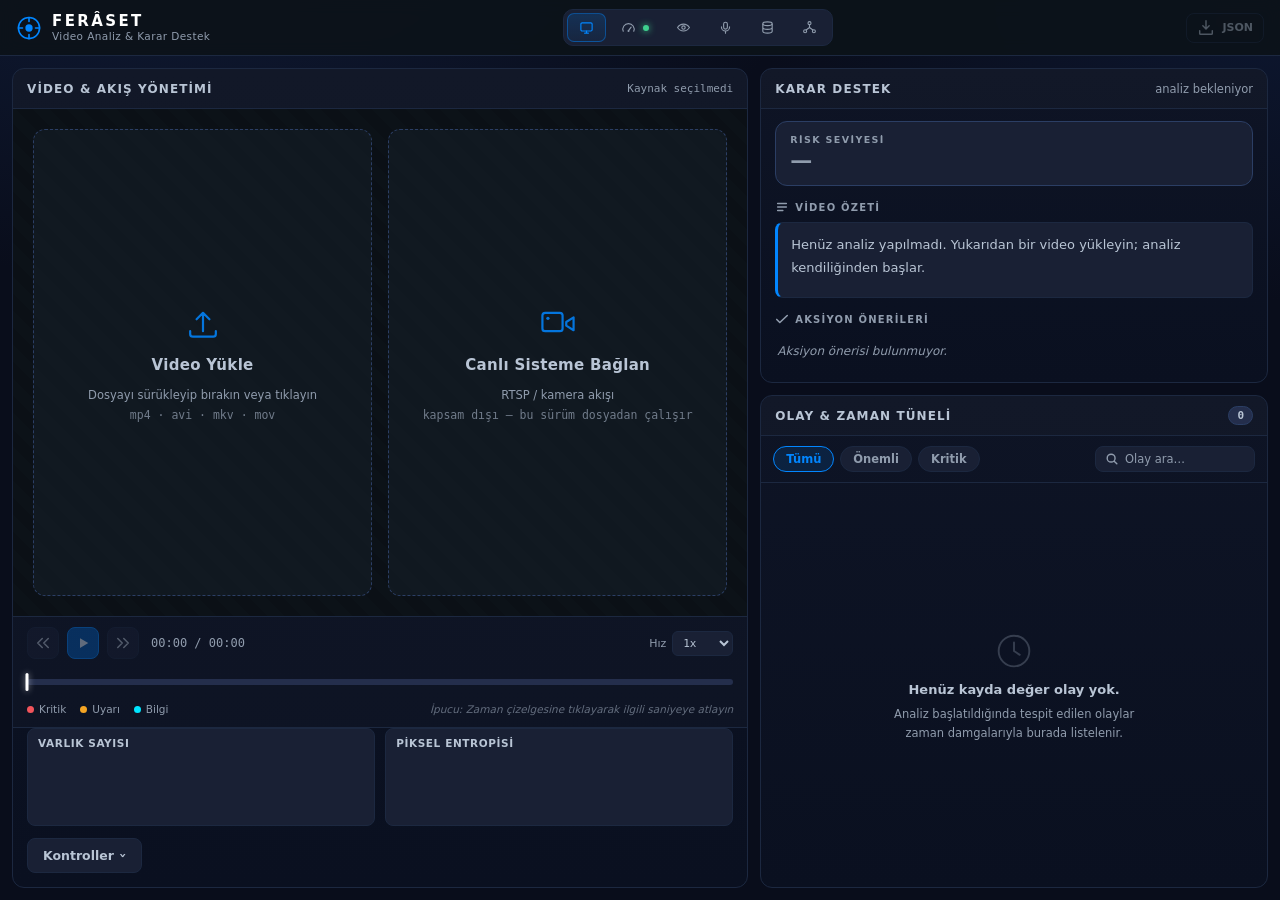
==== commit d227bd99: "feat(konsol): hafıza ekranı, canlı grafikler, risk çubuğu ve ajan mimarisi Web arayüzü görev raporun" ====
--- a/gozcu/ui/web/index.html
+++ b/gozcu/ui/web/index.html
@@ -43,9 +43,13 @@
         <span>Operatöre Söyle</span>
         <i class="mod-badge hidden" id="navSayBadge">!</i>
       </button>
-      <button class="mod-btn" type="button" data-view="agents" title="Ajan mimarisi ve aralarındaki devir akışı — kısayol: 5">
-        <svg viewBox="0 0 24 24" class="ico"><circle cx="12" cy="5" r="2.4" fill="none" stroke="currentColor" stroke-width="1.8"/><circle cx="5" cy="18" r="2.4" fill="none" stroke="currentColor" stroke-width="1.8"/><circle cx="19" cy="18" r="2.4" fill="none" stroke="currentColor" stroke-width="1.8"/><path d="M10.4 6.9 6.6 15.9M13.6 6.9l3.8 9M7.4 18h9.2" stroke="currentColor" stroke-width="1.8" stroke-linecap="round"/></svg>
-        <span>Agents</span>
+      <button class="mod-btn" type="button" data-view="memory" title="Hafıza — yüklenen belgeler ve geçmiş analizler — kısayol: 5">
+        <svg viewBox="0 0 24 24" class="ico"><ellipse cx="12" cy="6" rx="7.5" ry="3" fill="none" stroke="currentColor" stroke-width="1.8"/><path d="M4.5 6v12c0 1.7 3.4 3 7.5 3s7.5-1.3 7.5-3V6M4.5 12c0 1.7 3.4 3 7.5 3s7.5-1.3 7.5-3" fill="none" stroke="currentColor" stroke-width="1.8"/></svg>
+        <span>Hafıza</span>
+      </button>
+      <button class="mod-btn" type="button" data-view="agents" title="Ajan mimarisi — kısayol: 6">
+        <svg viewBox="0 0 24 24" class="ico"><circle cx="12" cy="5" r="2.4" fill="none" stroke="currentColor" stroke-width="1.8"/><circle cx="5" cy="18" r="2.4" fill="none" stroke="currentColor" stroke-width="1.8"/><circle cx="19" cy="18" r="2.4" fill="none" stroke="currentColor" stroke-width="1.8"/><path d="M12 7.4V12M12 12 6.6 16M12 12l5.4 4" fill="none" stroke="currentColor" stroke-width="1.8" stroke-linecap="round"/></svg>
+        <span>Ajanlar</span>
       </button>
     </nav>
   </div>
@@ -93,20 +97,6 @@
           <video id="videoPlayer" playsinline preload="metadata"></video>
           <!-- Algı katmanının GÖRDÜĞÜ kutular — gerçek tespit verisi -->
           <div class="box-layer" id="boxOverlay"></div>
-          <!-- Risk analiz durum çubuğu (Görev raporu §2). Dikey, üç
-               bölmeli, videonun O ANKİ karesinin risk durumunu yakıyor.
-               Koşu bağlanana kadar gizli: boş bir çubuk "güvenli" diye
-               okunur, oysa doğrusu "henüz bakılmadı". -->
-          <div class="riskbar hidden" id="riskBar" title="Videonun o anki risk durumu">
-            <div class="riskbar-track">
-              <i class="riskbar-cell" data-band="3"></i>
-              <i class="riskbar-cell" data-band="2"></i>
-              <i class="riskbar-cell" data-band="1"></i>
-            </div>
-            <!-- Etiket DÖRT kademenin gerçek adını yazıyor; çubuğun üç
-                 bölmesi bir çizim kararı, seviyenin adı sistemin kararı. -->
-            <span class="riskbar-label" id="riskBarLabel">—</span>
-          </div>
         </div>
 
         <!-- Katman kontrolleri -->
@@ -122,6 +112,17 @@
           <!-- Gerçek çizim yolundan besleniyor: `player.js::drawBoxesAt` o an
                DOM'a koyduğu kutuyu sayıyor, ayrı bir tahmin yok. -->
           <span class="layer-count" id="layerCount">0 nesne</span>
+        </div>
+
+        <!-- Dikey risk göstergesi — o ana kadarki EN SON risk kararı
+             (`player.js::riskAt`, besleme kaynağı `kind:"risk"` girdileri).
+             4 gerçek seviye 3 görsel banda eşleniyor: Yüksek+Kritik AYNI
+             (kırmızı) bantta — yeni bir seviye uydurulmuyor, yalnız
+             görsel olarak birleştiriliyor. -->
+        <div class="risk-vbar hidden" id="riskVBar" title="O andaki risk seviyesi">
+          <i class="rv-seg" data-band="high"></i>
+          <i class="rv-seg" data-band="medium"></i>
+          <i class="rv-seg" data-band="low"></i>
         </div>
         <!-- Mockup'ın video üstü "CANLI BENCHMARK" HUD'ı (çıkarım/bellek/CPU
              halkası ve kıvrımlı sparkline) KALDIRILDI: üç sayının üçü de bu
@@ -179,94 +180,81 @@
           <div class="tl-markers" id="timelineMarkers"></div>
           <div class="tl-head" id="tlHead"></div>
         </div>
-        <!-- Kontroller ve üç noktalı gösterge TEK satırda: ikisi de kısa,
-             ayrı satırlarda ~40 px boşuna yükseklik yiyorlardı ve o
-             piksel videodan çalınıyordu. Kontroller açıldığında gövdesi
-             satırın altına sarıyor — yani yine videonun hemen altında. -->
-        <div class="stage-strip">
-          <div class="stage-foot">
-            <!-- İkincil kontroller tek açılır kümede: bağlam, akış bağlantısı,
-                 temizleme ve şartname §7 dayanıklılık tuşları. Koşu dosya
-                 seçilince kendiliğinden başlıyor; ayrı bir başlat tuşu yok. -->
-            <div class="actionbar">
-              <details class="stress-group">
-                <summary class="btn" title="Bağlam, akış ve şartname §7 dayanıklılık tuşları">Kontroller</summary>
-                <div class="stress-group-body">
-                  <button class="btn btn-sm" id="gatewayCutButton" type="button" disabled title="Görü kademesine kesinti enjekte eder">
-                    <svg viewBox="0 0 20 20" class="ico-sm"><path d="M9 15 15 9M4 12a3 3 0 0 1 3-3h2M18 12a3 3 0 0 0-3-3h-2M4 12a3 3 0 0 0 3 3h2M18 12a3 3 0 0 1-3 3h-2" fill="none" stroke="currentColor" stroke-width="1.6"/><path d="M3 3l14 14" stroke="currentColor" stroke-width="1.6"/></svg>
-                    Görü Bağlantısını Kes
-                  </button>
-                  <button class="btn btn-sm" id="gatewayRestoreButton" type="button" disabled title="Kesintiyi kaldırır ve telafiyi tetikler">
-                    <svg viewBox="0 0 20 20" class="ico-sm"><path d="M9 15 15 9" stroke="currentColor" stroke-width="1.6"/><path d="M7 12a3 3 0 0 1 3-3h2M14 12a3 3 0 0 1-3 3H9" fill="none" stroke="currentColor" stroke-width="1.6"/></svg>
-                    Görü Bağlantısını Geri Ver
-                  </button>
-                  <button class="btn btn-sm" id="stressContextButton" type="button" disabled>Bağlam Değiştir</button>
-                  <button class="btn btn-sm" id="stressFalseInfoButton" type="button" disabled>Yanlış Bilgi Ver</button>
-                  <button class="btn btn-sm" id="stressOverreachButton" type="button" disabled>Yetki Dışı İste</button>
-                  <button class="btn btn-sm" id="annotateButton" type="button" disabled title="Algı katmanının gördüğü kutuları videoya çizer — koşu bitince">
-                    <svg viewBox="0 0 20 20" class="ico-sm"><circle cx="10" cy="10" r="7.5" fill="none" stroke="currentColor" stroke-width="1.6"/><path d="M10 2.5v3M10 14.5v3M2.5 10h3M14.5 10h3" stroke="currentColor" stroke-width="1.6" stroke-linecap="round"/></svg>
-                    Kutuları Çiz
-                  </button>
-                  <button class="btn btn-sm" id="btnContext" type="button">
-                    <svg viewBox="0 0 20 20" class="ico-sm"><path d="M10 4v12M4 10h12" stroke="currentColor" stroke-width="1.8" stroke-linecap="round"/></svg>
-                    Bağlam Ekle
-                  </button>
-                  <button class="btn btn-sm" id="btnConnect" type="button">
-                    <svg viewBox="0 0 20 20" class="ico-sm"><path d="M8 12a3 3 0 0 0 4.2 0l2.3-2.3a3 3 0 0 0-4.2-4.2L9 6.7" fill="none" stroke="currentColor" stroke-width="1.7" stroke-linecap="round"/><path d="M12 8a3 3 0 0 0-4.2 0L5.5 10.3a3 3 0 0 0 4.2 4.2L11 13.3" fill="none" stroke="currentColor" stroke-width="1.7" stroke-linecap="round"/></svg>
-                    Bağlantı Sağla
-                  </button>
-                  <button class="btn btn-sm" id="btnDisconnect" type="button" disabled>
-                    <svg viewBox="0 0 20 20" class="ico-sm"><path d="M4 4l12 12" stroke="currentColor" stroke-width="1.8" stroke-linecap="round"/><path d="M8 12a3 3 0 0 0 4.2 0l2.3-2.3a3 3 0 0 0-.6-4.6" fill="none" stroke="currentColor" stroke-width="1.7" stroke-linecap="round"/><path d="M11.4 14.2 9.7 15.9a3 3 0 0 1-4.2-4.2L7 10.2" fill="none" stroke="currentColor" stroke-width="1.7" stroke-linecap="round"/></svg>
-                    Bağlantıyı Kes
-                  </button>
-                  <button class="btn btn-sm" id="btnClear" type="button">Temizle</button>
-                  <span class="muted-sm" id="annotateNote"></span>
-                </div>
-              </details>
+        <div class="tl-legend">
+          <span><i class="lg lg-crit"></i>Kritik</span>
+          <span><i class="lg lg-warn"></i>Uyarı</span>
+          <span><i class="lg lg-info"></i>Bilgi</span>
+          <span class="tl-tip">İpucu: Zaman çizelgesine tıklayarak ilgili saniyeye atlayın</span>
+        </div>
+      </div>
+
+      <!-- Video ile senkron iki canlı grafik — Görev: konsol genişletmesi.
+           Veri kaynağı GERÇEK: `/detections`'ın `label`'ı ve
+           `/entropy`'nin `motion.py::frame_entropy` çıktısı. -->
+      <div class="chart-row">
+        <div class="chart-panel">
+          <div class="chart-head">
+            <span>Varlık Sayısı</span>
+            <div class="chart-legend" id="entityChartLegend"></div>
+          </div>
+          <svg id="entityChartSvg" class="chart-svg" viewBox="0 0 600 140" preserveAspectRatio="none"></svg>
+        </div>
+        <div class="chart-panel">
+          <div class="chart-head"><span>Piksel Entropisi</span></div>
+          <svg id="entropyChartSvg" class="chart-svg" viewBox="0 0 600 140" preserveAspectRatio="none"></svg>
+        </div>
+      </div>
+
+      <div class="stage-foot">
+        <!-- İkincil kontroller tek açılır kümede: bağlam, akış bağlantısı,
+             temizleme ve şartname §7 dayanıklılık tuşları. Koşu dosya
+             seçilince kendiliğinden başlıyor; ayrı bir başlat tuşu yok. -->
+        <div class="actionbar">
+          <details class="stress-group">
+            <summary class="btn" title="Bağlam, akış ve şartname §7 dayanıklılık tuşları">Kontroller</summary>
+            <div class="stress-group-body">
+              <button class="btn btn-sm" id="gatewayCutButton" type="button" disabled title="Görü kademesine kesinti enjekte eder">
+                <svg viewBox="0 0 20 20" class="ico-sm"><path d="M9 15 15 9M4 12a3 3 0 0 1 3-3h2M18 12a3 3 0 0 0-3-3h-2M4 12a3 3 0 0 0 3 3h2M18 12a3 3 0 0 1-3 3h-2" fill="none" stroke="currentColor" stroke-width="1.6"/><path d="M3 3l14 14" stroke="currentColor" stroke-width="1.6"/></svg>
+                Görü Bağlantısını Kes
+              </button>
+              <button class="btn btn-sm" id="gatewayRestoreButton" type="button" disabled title="Kesintiyi kaldırır ve telafiyi tetikler">
+                <svg viewBox="0 0 20 20" class="ico-sm"><path d="M9 15 15 9" stroke="currentColor" stroke-width="1.6"/><path d="M7 12a3 3 0 0 1 3-3h2M14 12a3 3 0 0 1-3 3H9" fill="none" stroke="currentColor" stroke-width="1.6"/></svg>
+                Görü Bağlantısını Geri Ver
+              </button>
+              <button class="btn btn-sm" id="stressContextButton" type="button" disabled>Bağlam Değiştir</button>
+              <button class="btn btn-sm" id="stressFalseInfoButton" type="button" disabled>Yanlış Bilgi Ver</button>
+              <button class="btn btn-sm" id="stressOverreachButton" type="button" disabled>Yetki Dışı İste</button>
+              <button class="btn btn-sm" id="annotateButton" type="button" disabled title="Algı katmanının gördüğü kutuları videoya çizer — koşu bitince">
+                <svg viewBox="0 0 20 20" class="ico-sm"><circle cx="10" cy="10" r="7.5" fill="none" stroke="currentColor" stroke-width="1.6"/><path d="M10 2.5v3M10 14.5v3M2.5 10h3M14.5 10h3" stroke="currentColor" stroke-width="1.6" stroke-linecap="round"/></svg>
+                Kutuları Çiz
+              </button>
+              <button class="btn btn-sm" id="btnContext" type="button">
+                <svg viewBox="0 0 20 20" class="ico-sm"><path d="M10 4v12M4 10h12" stroke="currentColor" stroke-width="1.8" stroke-linecap="round"/></svg>
+                Bağlam Ekle
+              </button>
+              <button class="btn btn-sm" id="btnConnect" type="button">
+                <svg viewBox="0 0 20 20" class="ico-sm"><path d="M8 12a3 3 0 0 0 4.2 0l2.3-2.3a3 3 0 0 0-4.2-4.2L9 6.7" fill="none" stroke="currentColor" stroke-width="1.7" stroke-linecap="round"/><path d="M12 8a3 3 0 0 0-4.2 0L5.5 10.3a3 3 0 0 0 4.2 4.2L11 13.3" fill="none" stroke="currentColor" stroke-width="1.7" stroke-linecap="round"/></svg>
+                Bağlantı Sağla
+              </button>
+              <button class="btn btn-sm" id="btnDisconnect" type="button" disabled>
+                <svg viewBox="0 0 20 20" class="ico-sm"><path d="M4 4l12 12" stroke="currentColor" stroke-width="1.8" stroke-linecap="round"/><path d="M8 12a3 3 0 0 0 4.2 0l2.3-2.3a3 3 0 0 0-.6-4.6" fill="none" stroke="currentColor" stroke-width="1.7" stroke-linecap="round"/><path d="M11.4 14.2 9.7 15.9a3 3 0 0 1-4.2-4.2L7 10.2" fill="none" stroke="currentColor" stroke-width="1.7" stroke-linecap="round"/></svg>
+                Bağlantıyı Kes
+              </button>
+              <button class="btn btn-sm" id="btnClear" type="button">Temizle</button>
+              <span class="muted-sm" id="annotateNote"></span>
             </div>
-
-            <!-- Aktif bağlam değişkenleri -->
-            <div class="ctx-strip hidden" id="ctxStrip">
-              <span class="ctx-label">
-                <svg viewBox="0 0 16 16" class="ico-sm"><path d="M8 2 2 5v4c0 3 2.6 4.6 6 5 3.4-.4 6-2 6-5V5z" fill="none" stroke="currentColor" stroke-width="1.5" stroke-linejoin="round"/></svg>
-                AKTİF BAĞLAM
-              </span>
-              <div class="ctx-chips" id="ctxChips"></div>
-            </div>
-          </div>
-          <div class="tl-legend">
-            <span><i class="lg lg-crit"></i>Kritik</span>
-            <span><i class="lg lg-warn"></i>Uyarı</span>
-            <span><i class="lg lg-info"></i>Bilgi</span>
-            <span class="tl-tip">İpucu: Zaman çizelgesine tıklayarak ilgili saniyeye atlayın</span>
-          </div>
-        </div>
-      </div>
-      <!-- Video altındaki iki canlı grafik (Görev raporu §1). Veri
-           `GET /api/run/{id}/series`'ten; çizim `js/charts.js`, kütüphane
-           yok. Koşu bağlanana kadar gizli: boş eksenler ekranda "ölçtük ve
-           sıfır çıktı" gibi durur. -->
-      <div class="chart-wrap hidden" id="chartWrap">
-        <div class="chart-card">
-          <div class="chart-head">
-            <h4>Kadrajdaki Varlıklar</h4>
-            <div class="chart-legend" id="chartEntityLegend"></div>
-          </div>
-          <svg class="chart-svg" id="chartEntity" viewBox="0 0 1000 140" role="img"
-               aria-label="Zamana göre tespit edilen varlık sayısı"></svg>
-        </div>
-        <div class="chart-card">
-          <div class="chart-head">
-            <h4>Piksel Entropisi</h4>
-            <!-- Kırmızı çizginin ne olduğu ekranda yazıyor: eşik koşuya
-                 GÖRELİ (bkz. `gozcu/ui/series.py`), sabit bir alarm değil. -->
-            <span class="chart-note" id="chartEnergyNote"></span>
-          </div>
-          <svg class="chart-svg" id="chartEnergy" viewBox="0 0 1000 140" role="img"
-               aria-label="Zamana göre piksel entropisi ve zirve eşiği"></svg>
-        </div>
-      </div>
-
+          </details>
+        </div>
+
+        <!-- Aktif bağlam değişkenleri -->
+        <div class="ctx-strip hidden" id="ctxStrip">
+          <span class="ctx-label">
+            <svg viewBox="0 0 16 16" class="ico-sm"><path d="M8 2 2 5v4c0 3 2.6 4.6 6 5 3.4-.4 6-2 6-5V5z" fill="none" stroke="currentColor" stroke-width="1.5" stroke-linejoin="round"/></svg>
+            AKTİF BAĞLAM
+          </span>
+          <div class="ctx-chips" id="ctxChips"></div>
+        </div>
+      </div>
     </div>
 
     <!-- Gizli dosya girdisi: "Video Yükle" kartı ve sürükle-bırak bunu
@@ -372,14 +360,8 @@
   </div>
   <div class="page-body">
     <div class="panel panel-chat">
-      <!-- Konuşma BURADA görünüyor. Bu kutunun `id`'si yoktu ve JS ona
-           hiçbir zaman yazmıyordu: operatör mesajını buraya yazıyor,
-           cevabı başka sayfadaki olay günlüğünde arıyordu — kullanıcı
-           "asla aksiyon alamıyorum" diye bildirdi. Baloncuk stilleri
-           (`.chat-user`/`.chat-bot`/`.chat-ask`) zaten vardı, eksik olan
-           yalnız çizen taraftı. -->
-      <div class="chat-log" id="chatLog">
-        <div class="chat-msg chat-sys" id="chatIntro">Bir video yükleyin — analiz kendiliğinden başlar. Ajan kritik anlarda size seslenir; konuşmanın tamamı burada görünür, ayrıca <b>Olay Günlüğü</b>'ne de düşer. Sesli komut için mikrofon tuşunu <b>basılı tutun</b>.</div>
+      <div class="chat-log">
+        <div class="chat-msg chat-sys">Bir video yükleyin — analiz kendiliğinden başlar. Ajan kritik anlarda size seslenir; hem onun seslenişi hem sizin notunuz sağdaki <b>Olay Günlüğü</b>'ne düşer. Sesli komut için mikrofon tuşunu <b>basılı tutun</b>.</div>
       </div>
 
       <!-- Onay çubuğu — ajan yetkisi olmayan bir aracı çağırmak istediğinde -->
@@ -494,31 +476,6 @@
      pencere defteri. Hiçbiri SSE'nin tam-durumunda YOK — üçü de kendi
      salt-okunur uçlarından (`/handoffs`, `/actions`, `/windows`)
      çekiliyor. -->
-<!-- Ajan mimarisi ve GERÇEK devir akışı (Görev raporu §3). Hareket
-     uydurulmuyor: yalnız devir taşımış kenarlar akıyor, devir görmemiş
-     kenar sönük ve hareketsiz duruyor. -->
-<section class="view page hidden" id="viewAgents">
-  <div class="page-head">
-    <div class="page-title">
-      <h1>
-        <svg viewBox="0 0 24 24" class="page-ico"><circle cx="12" cy="5" r="2.4" fill="none" stroke="currentColor" stroke-width="1.8"/><circle cx="5" cy="18" r="2.4" fill="none" stroke="currentColor" stroke-width="1.8"/><circle cx="19" cy="18" r="2.4" fill="none" stroke="currentColor" stroke-width="1.8"/><path d="M10.4 6.9 6.6 15.9M13.6 6.9l3.8 9M7.4 18h9.2" stroke="currentColor" stroke-width="1.8" stroke-linecap="round"/></svg>
-        Ajan Mimarisi
-      </h1>
-      <p>Sekiz ajan ve aralarındaki devir akışı. Akan kenarlar bu koşuda
-        <b>gerçekten</b> devir taşımış olanlar; sönük kenarlar hiç
-        çalışmadı — hareket mimariyi süslemiyor, ölçüyor.</p>
-    </div>
-    <div class="page-tools">
-      <span class="chip" id="agentHandoffCount">0 devir</span>
-    </div>
-  </div>
-  <div class="agent-canvas-wrap">
-    <svg class="agent-canvas" id="agentCanvas" viewBox="0 0 1000 420"
-         role="img" aria-label="Ajan mimarisi ve devir akış şeması"></svg>
-    <p class="agent-empty hidden" id="agentEmpty">Bu koşuda henüz devir yok — şema mimariyi gösteriyor, akış değil.</p>
-  </div>
-</section>
-
 <section class="view page hidden" id="viewTrace">
   <div class="page-head">
     <div class="page-title">
@@ -625,6 +582,153 @@
   </div>
 </section>
 
+<!-- ============ GÖRÜNÜM 4 · HAFIZA (VERİ DEPOLAMA) ============
+     İki sütun, iki AYRI soru:
+
+       Sol  — sisteme İNSANIN koyduğu referans belgeleri. Yükleniyor,
+              saklanıyor ve epizodik hafızaya gömülmeye çalışılıyor.
+       Sağ  — sisteme SİSTEMİN koyduğu koşu raporları. Koşu bitince
+              `gozcu/library.py` diske yazıyor.
+
+     İkisi de `/api/library/*`'tan geliyor ve ikisi de GERÇEK dosya: bu
+     ekranda örnek/temsilî satır YOK. Kütüphane boşsa boş görünür. -->
+<section class="view page hidden" id="viewMemory">
+  <div class="page-head">
+    <div class="page-title">
+      <h1>
+        <svg viewBox="0 0 24 24" class="page-ico"><ellipse cx="12" cy="6" rx="7.5" ry="3" fill="none" stroke="currentColor" stroke-width="1.8"/><path d="M4.5 6v12c0 1.7 3.4 3 7.5 3s7.5-1.3 7.5-3V6M4.5 12c0 1.7 3.4 3 7.5 3s7.5-1.3 7.5-3" fill="none" stroke="currentColor" stroke-width="1.8"/></svg>
+        Hafıza &amp; Veri Depolama
+      </h1>
+      <p>Solda sisteme <b>bizim yüklediğimiz</b> referans belgeleri, sağda
+         daha önce <b>analiz edilmiş</b> koşuların raporları. Belgeler
+         yüklendiğinde epizodik hafızaya gömülmeye çalışılır; gömülemeyen
+         belge listede kalır ve durumu açıkça yazar.</p>
+    </div>
+    <div class="page-tools">
+      <span class="mem-backend" id="memBackend" title="Epizodik hafızanın gerçekten yazıldığı yer">—</span>
+    </div>
+  </div>
+
+  <div class="page-body mem-body">
+    <!-- ---------- SOL · KENDİ YÜKLEDİKLERİMİZ ---------- -->
+    <div class="panel mem-panel">
+      <div class="panel-head">
+        <h2>Kendi Yüklediklerimiz</h2>
+        <span class="count-badge" id="docCount">0</span>
+        <span class="muted-sm mem-head-note">referans belgeleri</span>
+      </div>
+
+      <div class="mem-drop" id="docDrop" tabindex="0" role="button"
+           title="Dosyayı sürükleyip bırakın veya tıklayın">
+        <svg viewBox="0 0 48 48" class="drop-ico"><path d="M24 34V14m0 0-7 7m7-7 7 7M10 34v3a3 3 0 0 0 3 3h22a3 3 0 0 0 3-3v-3" fill="none" stroke="currentColor" stroke-width="2.4" stroke-linecap="round" stroke-linejoin="round"/></svg>
+        <span class="drop-title">Belge Yükle</span>
+        <span class="drop-hint">Talimat, prosedür, vardiya notu<br><i>md · txt · json · csv · pdf</i></span>
+      </div>
+      <input type="file" id="docFile" hidden multiple />
+
+      <div class="mem-list" id="docList">
+        <div class="empty-state" id="docEmpty">
+          <svg viewBox="0 0 48 48" class="empty-ico"><path d="M14 8h13l7 7v25a2 2 0 0 1-2 2H14a2 2 0 0 1-2-2V10a2 2 0 0 1 2-2z" fill="none" stroke="currentColor" stroke-width="2" stroke-linejoin="round"/><path d="M27 8v8h7M18 26h12M18 32h8" fill="none" stroke="currentColor" stroke-width="2" stroke-linecap="round"/></svg>
+          <p>Henüz belge yüklenmedi.</p>
+          <span>Yüklediğiniz talimat ve prosedürler burada listelenir; ajan
+                bunları emsal ararken kullanabilir.</span>
+        </div>
+      </div>
+    </div>
+
+    <!-- ---------- SAĞ · ANALİZ EDİLENLER ---------- -->
+    <div class="panel mem-panel">
+      <div class="panel-head">
+        <h2>Analiz Edilenler</h2>
+        <span class="count-badge" id="reportCount">0</span>
+        <span class="muted-sm mem-head-note">koşu raporları (JSON)</span>
+        <button class="btn btn-sm mem-refresh" id="memRefresh" type="button" title="Listeyi yenile">
+          <svg viewBox="0 0 20 20" class="ico-sm"><path d="M16.5 10a6.5 6.5 0 1 1-1.9-4.6" fill="none" stroke="currentColor" stroke-width="1.7" stroke-linecap="round"/><path d="M16.5 3v4h-4" fill="none" stroke="currentColor" stroke-width="1.7" stroke-linecap="round" stroke-linejoin="round"/></svg>
+          Yenile
+        </button>
+      </div>
+
+      <div class="mem-list" id="reportList">
+        <div class="empty-state" id="reportEmpty">
+          <svg viewBox="0 0 48 48" class="empty-ico"><circle cx="24" cy="24" r="16" fill="none" stroke="currentColor" stroke-width="2"/><path d="M24 15v9l6 4" fill="none" stroke="currentColor" stroke-width="2" stroke-linecap="round" stroke-linejoin="round"/></svg>
+          <p>Henüz analiz edilmiş koşu yok.</p>
+          <span>Bir video analiz edilip tamamlandığında raporu buraya yazılır
+                ve burada kalır.</span>
+        </div>
+      </div>
+    </div>
+  </div>
+</section>
+
+<!-- ============ GÖRÜNÜM 5 · AJANLAR ============
+     Sistemin ajan mimarisi. Akış sahnesi `js/agents.js`'in ÇİZDİĞİ gerçek
+     düğüm/kenar grafiği (`AGENTS`/`EDGES`) — burada ikinci bir kopyası
+     yok. Rozet akışın DEMO mu CANLI mı olduğunu söylüyor
+     (`agents.js::createAgents`, `#agentsFlowMode`); bugün demo — bkz. o
+     dosyanın başlığındaki gerekçe. -->
+<section class="view page hidden" id="viewAgents">
+  <div class="page-head">
+    <div class="page-title">
+      <h1>
+        <svg viewBox="0 0 24 24" class="page-ico"><circle cx="12" cy="5" r="2.4" fill="none" stroke="currentColor" stroke-width="1.8"/><circle cx="5" cy="18" r="2.4" fill="none" stroke="currentColor" stroke-width="1.8"/><circle cx="19" cy="18" r="2.4" fill="none" stroke="currentColor" stroke-width="1.8"/><path d="M12 7.4V12M12 12 6.6 16M12 12l5.4 4" fill="none" stroke="currentColor" stroke-width="1.8" stroke-linecap="round"/></svg>
+        Ajanlar
+      </h1>
+      <p>Kararı üreten ajan zinciri ve aralarındaki devir hatları. Bir düğümün
+         <b>üstüne gelin</b>, ne yaptığını anlatsın. Kablolardaki hareket bu
+         sayfada <b>temsilîdir</b> — rozet bunu açıkça söylüyor; gerçek
+         devirler Şeffaflık sayfasındaki Devir Defteri'nde.</p>
+    </div>
+  </div>
+
+  <div class="page-body agents-body">
+    <div class="agents-stage">
+      <span class="ag-mode" id="agentsFlowMode"></span>
+      <div class="ag-legend" id="agentsLegend"></div>
+      <svg id="agentsSvg" viewBox="0 0 960 560" preserveAspectRatio="xMidYMid meet"></svg>
+
+      <!-- Yakınlaştırma — `viewBox`'ı `js/agents.js` değiştiriyor. Fare
+           tekerleği ve sürükleyerek kaydırma da aynı yerde. -->
+      <div class="ag-zoom">
+        <button class="ag-zoom-btn" id="agentsZoomOut" type="button" title="Uzaklaştır (fare tekerleği)">
+          <svg viewBox="0 0 20 20" class="ico-sm"><path d="M5 10h10" stroke="currentColor" stroke-width="2" stroke-linecap="round"/></svg>
+        </button>
+        <span class="ag-zoom-level" id="agentsZoomLevel">%100</span>
+        <button class="ag-zoom-btn" id="agentsZoomIn" type="button" title="Yakınlaştır (fare tekerleği)">
+          <svg viewBox="0 0 20 20" class="ico-sm"><path d="M10 5v10M5 10h10" stroke="currentColor" stroke-width="2" stroke-linecap="round"/></svg>
+        </button>
+        <button class="ag-zoom-btn" id="agentsZoomReset" type="button" title="Görünümü sıfırla">
+          <svg viewBox="0 0 20 20" class="ico-sm"><path d="M16.5 10a6.5 6.5 0 1 1-1.9-4.6" fill="none" stroke="currentColor" stroke-width="1.8" stroke-linecap="round"/><path d="M16.5 3v4h-4" fill="none" stroke="currentColor" stroke-width="1.8" stroke-linecap="round" stroke-linejoin="round"/></svg>
+        </button>
+      </div>
+
+      <!-- Bilgi kutusu — içeriği `js/agents.js::showTip` dolduruyor
+           (`AGENTS[].desc`). Metinler burada YAZILI DEĞİL: bir kopya yeter. -->
+      <div class="ag-tip hidden" id="agentsTip" role="tooltip"></div>
+    </div>
+  </div>
+</section>
+
+<!-- ============ KÜTÜPHANE GÖRÜNTÜLEYİCİ ============
+     Hem belge içeriği hem rapor JSON'u burada açılıyor. `#jsonModal`
+     KULLANILMIYOR: orası teslim edilen çıktının modalı ve indirme tuşları
+     canlı koşunun yüküne bağlı — ikisini tek modala bindirmek o tuşları
+     iki farklı anlama gelir hâle getirirdi. -->
+<div class="modal-backdrop hidden" id="libraryModal">
+  <div class="modal">
+    <div class="modal-head">
+      <h3 id="libraryModalTitle">İçerik</h3>
+      <button class="icon-btn" id="closeLibraryModal" type="button" title="Kapat">
+        <svg viewBox="0 0 24 24" class="ico"><path d="M6 6l12 12M18 6 6 18" stroke="currentColor" stroke-width="2" stroke-linecap="round"/></svg>
+      </button>
+    </div>
+    <pre class="json-view" id="libraryView"></pre>
+    <div class="modal-foot">
+      <button class="btn btn-ghost" id="libraryCopyButton" type="button">Panoya Kopyala</button>
+      <button class="btn btn-primary" id="libraryDownloadButton" type="button">İndir</button>
+    </div>
+  </div>
+</div>
+
 <!-- ============ JSON MODALI ============ -->
 <div class="modal-backdrop hidden" id="jsonModal">
   <div class="modal">
--- a/gozcu/ui/web/css/styles.css
+++ b/gozcu/ui/web/css/styles.css
@@ -3,24 +3,46 @@
    Tamamen yerel: harici font / CDN bağımlılığı yoktur.
    ========================================================= */
 
+/* Renk teması noleakdefence.com'un `:root` bloğundan alındı; oradaki HSL
+   değerleri hex'e BİREBİR çevrildi (kaynak hesap yorumda). Ekran
+   görüntüsünden göz kararı seçilmedi — bir marka paleti tahmin edilerek
+   kopyalanırsa her ekranda azıcık kayar.
+
+   RİSK RENKLERİ BU PALETTEN DEĞİL. `Düşük/Orta/Yüksek/Kritik`in gerçek
+   renkleri sunucuda (`gozcu/ui/feed.py::RISK_COLORS`) ve tele
+   `/api/meta.risk_colors` ile çıkıyor; aşağıdaki `--crit`/`--warn`/`--ok`
+   yalnız KABUK renkleri (efsane noktaları, kenarlıklar, dikey gösterge).
+   İkisi zaten ayrı iki tablo ve öyle kalıyor: güvenlik anlamı taşıyan
+   yeşil/turuncu/kırmızıya marka teması adına dokunulmadı. */
 :root {
-  --bg:        #0a0e13;
-  --panel:     #111820;
-  --panel-2:   #16202b;
-  --panel-3:   #1c2836;
-  --border:    #23303f;
-  --border-2:  #2e3e51;
-
-  --text:      #e8eef5;
-  --text-2:    #b3c2d3;
-  --muted:     #7d8fa4;
-
-  --accent:    #2dd4bf;
-  --accent-dk: #0f766e;
+  --bg:        #090d1b;   /* hsl(225 50%  7%) · background */
+  --panel:     #0e1425;   /* hsl(225 45% 10%) · card       */
+  --panel-2:   #192034;   /* hsl(225 35% 15%) · secondary  */
+  --panel-3:   #242e4c;   /* üstüne gelme kademesi         */
+  --border:    #1c2840;   /* hsl(220 40% 18%) · border     */
+  --border-2:  #2b3e64;
+
+  --text:      #ffffff;   /* hsl(0 0% 100%)   · foreground */
+  --text-2:    #b9c5d5;
+  --muted:     #909cad;
+
+  --accent:    #0286ff;   /* referansın marka mavisi (`--gradient-primary`) */
+  --accent-dk: #0159b3;   /* dolu düğme zemini */
+  /* Camgöbeği vurgusu — referansta `shadow-[0_0_15px_#00e5ff]` olarak
+     geçiyor; `--info` ile AYNI değer değil, ayrı bir amaç: bu vurgu,
+     o bir olay seviyesi. */
+  --accent-2:  #17cfb0;   /* hsl(170 80% 45%) · referansın turkuazı */
   --crit:      #f2545b;
   --warn:      #f5a524;
   --ok:        #3ecf8e;
-  --info:      #4aa8ff;
+  --info:      #00e5ff;   /* referansın camgöbeği vurgusu */
+
+  /* Üstüne gelince kenarları parlatan efekt — referansın
+     `0 0 20px rgba(2,134,255,…)` ailesinden. Tek yerde tanımlı ki bütün
+     kartlar aynı yoğunlukta parlasın. */
+  --glow:      0 0 20px rgba(2, 134, 255, .28);
+  --glow-soft: 0 0 14px rgba(2, 134, 255, .18);
+  --gradient-primary: linear-gradient(135deg, #0286ff, #17cfb0);
 
   --radius:    12px;
   --radius-sm: 8px;
@@ -35,8 +57,8 @@
 body {
   font-family: var(--sans);
   background:
-    radial-gradient(1100px 620px at 12% -12%, #16232f 0%, transparent 62%),
-    radial-gradient(900px 520px at 100% 0%, #14202c 0%, transparent 58%),
+    radial-gradient(1100px 620px at 12% -12%, #101c38 0%, transparent 62%),
+    radial-gradient(900px 520px at 100% 0%, #0d1730 0%, transparent 58%),
     var(--bg);
   color: var(--text);
   font-size: 14px;
@@ -126,13 +148,14 @@
 .col-left > * { flex-shrink: 0; }
 
 .panel {
-  background: linear-gradient(180deg, var(--panel) 0%, #0f151d 100%);
+  background: linear-gradient(180deg, var(--panel) 0%, #0a1020 100%);
   border: 1px solid var(--border);
   border-radius: var(--radius);
   display: flex;
   flex-direction: column;
   min-height: 0;
   overflow: hidden;
+  transition: border-color .18s ease, box-shadow .18s ease;
 }
 
 .panel-head {
@@ -195,7 +218,7 @@
 .drop-card:hover {
   border-color: var(--accent);
   color: var(--text);
-  background: rgba(45, 212, 191, .06);
+  background: rgba(2,134,255, .06);
   transform: translateY(-2px);
 }
 .drop-ico { width: 44px; height: 44px; color: var(--accent); opacity: .85; }
@@ -215,7 +238,7 @@
   position: absolute;
   border: 2px solid var(--info);
   border-radius: 3px;
-  box-shadow: 0 0 0 1px rgba(0,0,0,.55), inset 0 0 12px rgba(74,168,255,.12);
+  box-shadow: 0 0 0 1px rgba(0,0,0,.55), inset 0 0 12px rgba(0,229,255,.12);
   animation: boxIn .18s ease;
 }
 @keyframes boxIn { from { opacity: 0; transform: scale(.97); } }
@@ -263,7 +286,7 @@
   cursor: pointer; transition: .15s;
 }
 .layer-btn:hover { color: var(--text-2); background: rgba(255,255,255,.05); }
-.layer-btn.on { color: var(--accent); background: rgba(45,212,191,.12); border-color: rgba(45,212,191,.35); }
+.layer-btn.on { color: var(--accent); background: rgba(2,134,255,.12); border-color: rgba(2,134,255,.35); }
 .layer-count {
   font-family: var(--mono); font-size: 9.5px; color: var(--muted);
   padding-left: 7px; border-left: 1px solid var(--border); white-space: nowrap;
@@ -294,7 +317,7 @@
 
 .spinner {
   width: 38px; height: 38px; border-radius: 50%;
-  border: 3px solid rgba(45,212,191,.18);
+  border: 3px solid rgba(2,134,255,.18);
   border-top-color: var(--accent);
   animation: spin .8s linear infinite;
 }
@@ -308,14 +331,12 @@
 
 /* ================== ZAMAN ÇİZELGESİ ================== */
 .timeline-wrap {
-  /* Dolgu BİLEREK dar: video ile grafikler arasındaki bu şerit ~145 px
-     yiyordu ve o piksel videodan çalınıyordu (kullanıcı bildirdi). */
-  flex: none; padding: 6px 14px 6px;
+  flex: none; padding: 10px 14px 12px;
   border-top: 1px solid var(--border);
   background: rgba(255,255,255,.012);
 }
 
-.transport { display: flex; align-items: center; gap: 8px; margin-bottom: 4px; }
+.transport { display: flex; align-items: center; gap: 8px; margin-bottom: 10px; }
 
 .icon-btn {
   width: 32px; height: 32px; flex: none;
@@ -326,8 +347,8 @@
 }
 .icon-btn:hover:not(:disabled) { background: var(--panel-3); color: var(--text); border-color: var(--border-2); }
 .icon-btn:disabled { opacity: .4; cursor: not-allowed; }
-.icon-btn-primary { background: var(--accent-dk); border-color: var(--accent); color: #d9fff9; }
-.icon-btn-primary:hover:not(:disabled) { background: var(--accent); color: #06231f; }
+.icon-btn-primary { background: var(--accent-dk); border-color: var(--accent); color: #dbeeff; }
+.icon-btn-primary:hover:not(:disabled) { background: var(--accent); color: #041b33; }
 .icon-btn.rec { background: rgba(242,84,91,.16); border-color: var(--crit); color: var(--crit); }
 
 .time-readout { font-family: var(--mono); font-size: 12px; color: var(--muted); margin-left: 4px; }
@@ -341,7 +362,7 @@
 }
 
 .timeline {
-  position: relative; height: 20px; cursor: pointer;
+  position: relative; height: 26px; cursor: pointer;
   display: flex; align-items: center;
 }
 .tl-track {
@@ -377,8 +398,7 @@
 
 .tl-legend {
   display: flex; align-items: center; gap: 14px;
-  margin-top: 0; font-size: 10.5px; color: var(--muted);
-  margin-left: auto;            /* Kontroller'in sağına yaslanıyor */
+  margin-top: 8px; font-size: 10.5px; color: var(--muted);
 }
 .tl-legend span { display: flex; align-items: center; gap: 5px; }
 .lg { width: 7px; height: 7px; border-radius: 50%; display: inline-block; }
@@ -386,6 +406,48 @@
 .lg-warn { background: var(--warn); }
 .lg-info { background: var(--info); }
 .tl-tip { margin-left: auto; font-style: italic; opacity: .65; }
+
+/* ================== CANLI GRAFİKLER (video altı) ================== */
+.chart-row {
+  flex: none; display: flex; gap: 10px;
+  padding: 0 14px 12px;
+  border-top: 1px solid var(--border);
+}
+.chart-panel {
+  flex: 1; min-width: 0;
+  background: var(--panel-2); border: 1px solid var(--border);
+  border-radius: var(--radius-sm);
+  padding: 8px 10px 4px;
+}
+.chart-head {
+  display: flex; align-items: center; justify-content: space-between;
+  font-size: 10.5px; font-weight: 700; letter-spacing: .6px;
+  color: var(--text-2); text-transform: uppercase; margin-bottom: 4px;
+}
+.chart-legend { display: flex; gap: 8px; flex-wrap: wrap; }
+.chart-legend-item {
+  display: flex; align-items: center; gap: 4px;
+  font-size: 9.5px; font-weight: 600; color: var(--muted);
+  text-transform: none; letter-spacing: 0;
+}
+.chart-legend-swatch { width: 8px; height: 8px; border-radius: 2px; flex: none; }
+.chart-svg { width: 100%; height: 68px; display: block; }
+.chart-empty-text { fill: var(--muted); font-size: 11px; font-family: var(--sans); }
+
+/* ================== DİKEY RİSK GÖSTERGESİ (video üstü) ================== */
+.risk-vbar {
+  position: absolute; top: 12px; right: 12px; z-index: 4;
+  display: flex; flex-direction: column; gap: 3px;
+  background: rgba(10,14,19,.82); backdrop-filter: blur(6px);
+  border: 1px solid var(--border); border-radius: var(--radius-sm);
+  padding: 6px;
+}
+/* Katman şeridi zaten aynı köşede — göstergeyi onun altına indiriyoruz. */
+.layer-ctrl:not(.hidden) ~ .risk-vbar { top: 52px; }
+.rv-seg { width: 22px; height: 12px; border-radius: 3px; background: var(--panel-3); transition: .2s; }
+.rv-seg[data-active="true"][data-band="low"]    { background: var(--ok); }
+.rv-seg[data-active="true"][data-band="medium"] { background: var(--warn); }
+.rv-seg[data-active="true"][data-band="high"]   { background: var(--crit); box-shadow: 0 0 8px rgba(242,84,91,.6); }
 
 /* ================== BUTON ÇUBUĞU ================== */
 .actionbar { flex: none; display: flex; flex-wrap: wrap; gap: 8px; }
@@ -470,7 +532,7 @@
 .rsn-tool {
   display: inline-flex; align-items: center; gap: 5px; margin-top: 3px;
   font-size: 10px; font-weight: 700;
-  background: rgba(45,212,191,.1); border: 1px solid rgba(45,212,191,.3);
+  background: rgba(2,134,255,.1); border: 1px solid rgba(2,134,255,.3);
   color: var(--accent); padding: 1px 7px; border-radius: 4px;
 }
 .rsn-tool.ctx { background: rgba(167,139,250,.12); border-color: rgba(167,139,250,.35); color: #c4b3ff; }
@@ -497,7 +559,7 @@
 
 .tool-spin {
   width: 15px; height: 15px; flex: none; border-radius: 50%;
-  border: 2px solid rgba(45,212,191,.2); border-top-color: var(--accent);
+  border: 2px solid rgba(2,134,255,.2); border-top-color: var(--accent);
   animation: spin .7s linear infinite;
 }
 .tool-check { width: 16px; height: 16px; flex: none; color: var(--ok); }
@@ -549,8 +611,8 @@
 /* ---- Proaktif ajan sorusu ---- */
 .chat-ask {
   align-self: flex-start; max-width: 92%;
-  background: linear-gradient(180deg, rgba(45,212,191,.10), rgba(45,212,191,.04));
-  border: 1px solid rgba(45,212,191,.34);
+  background: linear-gradient(180deg, rgba(2,134,255,.10), rgba(2,134,255,.04));
+  border: 1px solid rgba(2,134,255,.34);
   border-left: 3px solid var(--accent);
   border-radius: 10px; padding: 10px 12px;
   animation: askIn .26s cubic-bezier(.2,.9,.3,1.15);
@@ -573,7 +635,7 @@
   cursor: pointer; transition: .15s; border: 1px solid;
 }
 .ask-yes { background: var(--accent-dk); border-color: var(--accent); color: #eafffb; }
-.ask-yes:hover { background: var(--accent); color: #06231f; }
+.ask-yes:hover { background: var(--accent); color: #041b33; }
 .ask-no  { background: transparent; border-color: var(--border-2); color: var(--text-2); }
 .ask-no:hover  { background: rgba(242,84,91,.12); border-color: var(--crit); color: #ff9aa1; }
 .ask-defer { background: transparent; border-color: var(--border); color: var(--muted); }
@@ -701,7 +763,7 @@
 }
 .prio-critical { background: rgba(242,84,91,.16); color: var(--crit); border: 1px solid rgba(242,84,91,.4); }
 .prio-high     { background: rgba(245,165,36,.14); color: var(--warn); border: 1px solid rgba(245,165,36,.35); }
-.prio-normal   { background: rgba(74,168,255,.13); color: var(--info); border: 1px solid rgba(74,168,255,.32); }
+.prio-normal   { background: rgba(0,229,255,.13); color: var(--info); border: 1px solid rgba(0,229,255,.32); }
 
 .action-text { flex: 1; }
 .action-confirm {
@@ -710,7 +772,7 @@
   background: var(--accent-dk); border: 1px solid var(--accent); color: #eafffb;
   transition: .15s;
 }
-.action-confirm:hover { background: var(--accent); color: #06231f; }
+.action-confirm:hover { background: var(--accent); color: #041b33; }
 .action-item.done .action-confirm { background: transparent; color: var(--ok); border-color: var(--accent-dk); }
 
 .empty-hint { font-size: 12px; color: var(--muted); padding: 10px 2px; font-style: italic; }
@@ -729,7 +791,7 @@
   font-family: inherit; cursor: pointer; transition: .15s;
 }
 .chip:hover { color: var(--text-2); border-color: var(--border-2); }
-.chip-on { background: rgba(45,212,191,.13); border-color: var(--accent); color: var(--accent); }
+.chip-on { background: rgba(2,134,255,.13); border-color: var(--accent); color: var(--accent); }
 
 .search {
   margin-left: auto; display: flex; align-items: center; gap: 6px;
@@ -754,7 +816,7 @@
   cursor: pointer; transition: .15s;
 }
 .event-item:hover { background: var(--panel-3); border-color: var(--border-2); transform: translateX(2px); }
-.event-item.active { background: rgba(45,212,191,.08); border-color: var(--accent); }
+.event-item.active { background: rgba(2,134,255,.08); border-color: var(--accent); }
 .event-item.sev-critical { border-left-color: var(--crit); }
 .event-item.sev-warning  { border-left-color: var(--warn); }
 .event-item.sev-info     { border-left-color: var(--info); }
@@ -774,7 +836,7 @@
 }
 .tag-critical { background: rgba(242,84,91,.15); color: var(--crit); }
 .tag-warning  { background: rgba(245,165,36,.14); color: var(--warn); }
-.tag-info     { background: rgba(74,168,255,.13); color: var(--info); }
+.tag-info     { background: rgba(0,229,255,.13); color: var(--info); }
 
 .ev-phase {
   font-size: 9.5px; letter-spacing: .5px; color: var(--muted);
@@ -863,7 +925,7 @@
 .json-view .k { color: var(--accent); }
 .json-view .s { color: #a5d6a7; }
 .json-view .n { color: #f5a524; }
-.json-view .b { color: #4aa8ff; }
+.json-view .b { color: #00e5ff; }
 
 .modal-foot {
   flex: none; display: flex; justify-content: flex-end; gap: 8px;
@@ -906,8 +968,8 @@
 .mod-btn .ico { width: 15px; height: 15px; }
 .mod-btn:hover { color: var(--text-2); background: rgba(255,255,255,.04); }
 .mod-btn.on {
-  background: linear-gradient(180deg, rgba(45,212,191,.17), rgba(45,212,191,.06));
-  border-color: rgba(45,212,191,.42); color: var(--accent);
+  background: linear-gradient(180deg, rgba(2,134,255,.17), rgba(2,134,255,.06));
+  border-color: rgba(2,134,255,.42); color: var(--accent);
 }
 
 .mod-live {
@@ -935,7 +997,7 @@
 .page-head {
   flex: none; display: flex; align-items: flex-start; gap: 16px;
   padding: 14px 16px; border-radius: var(--radius);
-  background: linear-gradient(180deg, var(--panel) 0%, #0f151d 100%);
+  background: linear-gradient(180deg, var(--panel) 0%, #0a1020 100%);
   border: 1px solid var(--border);
 }
 .page-title h1 {
@@ -1138,12 +1200,12 @@
 
 .hud-more {
   width: 100%; margin-top: 3px; padding: 4px;
-  background: rgba(45,212,191,.08); border: 1px solid rgba(45,212,191,.25);
+  background: rgba(2,134,255,.08); border: 1px solid rgba(2,134,255,.25);
   border-radius: 5px; color: var(--accent);
   font-family: inherit; font-size: 10px; font-weight: 700; cursor: pointer;
   transition: .15s;
 }
-.hud-more:hover { background: rgba(45,212,191,.18); }
+.hud-more:hover { background: rgba(2,134,255,.18); }
 
 /* =========================================================
    ŞEFFAFLIK SAYFASI
@@ -1174,11 +1236,11 @@
   background: var(--muted); transition: .2s;
 }
 .switch input:checked + .switch-track {
-  background: rgba(45,212,191,.22); border-color: var(--accent);
+  background: rgba(2,134,255,.22); border-color: var(--accent);
 }
 .switch input:checked + .switch-track .switch-knob {
   transform: translateX(17px); background: var(--accent);
-  box-shadow: 0 0 8px rgba(45,212,191,.7);
+  box-shadow: 0 0 8px rgba(2,134,255,.7);
 }
 .switch input:focus-visible + .switch-track { outline: 2px solid var(--accent); outline-offset: 2px; }
 .switch-label { font-size: 12px; font-weight: 600; color: var(--text-2); }
@@ -1265,7 +1327,7 @@
 .chain-tool {
   display: inline-block; margin-top: 6px;
   font-family: var(--mono); font-size: 10px; font-weight: 700;
-  background: rgba(45,212,191,.1); border: 1px solid rgba(45,212,191,.3);
+  background: rgba(2,134,255,.1); border: 1px solid rgba(2,134,255,.3);
   color: var(--accent); padding: 1px 7px; border-radius: 4px;
 }
 .chain-reply {
@@ -1442,7 +1504,7 @@
 .file-hint { max-width: 210px; overflow: hidden; text-overflow: ellipsis; white-space: nowrap; }
 .say-note { display: block; padding: 0 12px 8px; min-height: 14px; }
 .run-id { font-family: var(--mono); font-size: 10.5px; color: var(--muted); }
-.stage-empty.is-dragging .drop-card { border-color: var(--accent); background: rgba(45,212,191,.07); }
+.stage-empty.is-dragging .drop-card { border-color: var(--accent); background: rgba(2,134,255,.07); }
 
 /* Katman tuşları: kutuları/etiketleri gizlemek saf bir görünüm kararı, bu
    yüzden `player.js`'e dokunmadan sınıfla yapılıyor — çizim tarafı aynı. */
@@ -1661,274 +1723,310 @@
 /* Sol sütunda tek panel kaldı: video paneli sütunun tamamını kaplıyor,
    kontroller ve bağlam şeridi onun altına, panelin İÇİNE yerleşti. */
 .col-left > .panel-stage { flex: 1 1 auto; min-height: 0; }
-/* Kontroller + üç noktalı gösterge TEK satırda. Ayrı satırlardayken
-   ikisi de kısa olmasına rağmen ~40 px yiyorlardı. `wrap`: Kontroller
-   açılınca gövdesi alt satıra iniyor ve tam genişlikte açılıyor. */
-.stage-strip {
-  display: flex; align-items: center; flex-wrap: wrap;
-  gap: 10px 14px; padding: 0 14px 6px; flex: none;
-}
-
 .stage-foot {
-  display: flex; flex-direction: column; gap: 6px;
-  padding: 0; flex: none;
-}
-
-/* Kontroller açıkken gövde satırı tamamen kaplasın; kapalıyken düğme
-   kadar dar kalsın. */
-.stage-foot:has(.stress-group[open]) { flex: 1 1 100%; }
+  display: flex; flex-direction: column; gap: 8px;
+  padding: 0 14px 14px; flex: none;
+}
 .stage-foot > .actionbar, .stage-foot > .ctx-strip { margin: 0; }
 
 /* =========================================================
-   Video altındaki iki canlı grafik (Görev raporu §1)
+   HAFIZA & VERİ DEPOLAMA — iki sütun, iki ayrı soru.
+   Sol: insanın yüklediği referans belgeleri. Sağ: sistemin
+   yazdığı koşu raporları. İkisi de `/api/library/*`'tan
+   gelen GERÇEK dosyalar (bkz. js/memory.js).
    ========================================================= */
 
-.chart-wrap {
-  /* Tek sütun: iki grafik ALT ALTA. Yan yanayken her biri panelin yarısı
-     kadar kalıyordu ve iki dakikalık bir videoda saniyeler sıkışıyordu —
-     zaman ekseni okunmuyordu. Alt alta olunca ikisi de tam genişlikte ve
-     AYNI x eksenini paylaşıyor: aynı saniye ikisinde de aynı yerde. */
-  display: grid;
-  grid-template-columns: 1fr;
-  gap: 10px;
-  margin: 10px 0 0;
-}
-
-.chart-card {
-  background: var(--panel-2);
-  border: 1px solid var(--border);
+/* Sütunlar `.trace-grid` ile aynı desende ama EŞİT paylı: iki liste de
+   aynı türde satır taşıyor, birine ağırlık vermek için sebep yok. */
+.mem-body {
+  display: grid; gap: 12px;
+  grid-template-columns: minmax(0, 1fr) minmax(0, 1fr);
+  /* `flex: 1` + `min-height: 0` + satırın `minmax(0, 1fr)`'i ÜÇÜ BİRDEN
+     gerekiyor ve bu ölçüldü. Önce `.trace-grid`'in `flex: 1 0 auto;
+     min-height: 520px` deseni kopyalanmıştı — orada çalışıyor çünkü
+     `.trace-grid` KAYAN bir `.page-body`'nin içinde yaşıyor. Burada
+     `.page-body`'nin kendisi bu ve `overflow: hidden`: panel içeriğe göre
+     uzayınca (14 rapor = 1312 px) 900 px'lik ekranda alttaki satırlar
+     KESİLDİ, sayfa da kaymadığı için onlara hiçbir şekilde erişilemedi.
+     Satır `minmax(0, 1fr)` olunca panel ekranın boyunu alıyor ve kaydırma
+     `.mem-list`'in içine düşüyor — olması gereken yer orası. */
+  flex: 1; min-height: 0;
+  grid-template-rows: minmax(0, 1fr);
+  overflow: hidden;
+}
+.mem-panel { min-height: 0; }
+.mem-head-note { margin-left: 2px; }
+.mem-refresh { margin-left: auto; }
+
+/* Yükleme alanı `.drop-card`'ın kardeşi ama SABİT yükseklikte: orada iki
+   kart sahneyi paylaşıyor ve esniyor, burada altındaki listenin yeri
+   daralmamalı — belge sayısı arttıkça asıl içerik liste. */
+.mem-drop {
+  flex: none; margin: 12px 12px 0;
+  display: flex; flex-direction: column; align-items: center; justify-content: center;
+  gap: 6px; padding: 16px;
+  background: rgba(22, 32, 43, .55);
+  border: 1.5px dashed var(--border-2);
+  border-radius: var(--radius);
+  color: var(--text-2); cursor: pointer; transition: .15s;
+}
+.mem-drop:hover, .mem-drop:focus-visible, .mem-drop.drag {
+  border-color: var(--accent); color: var(--text);
+  background: rgba(2,134,255, .06); outline: none;
+}
+.mem-drop .drop-ico { width: 30px; height: 30px; }
+.mem-drop .drop-title { font-size: 13px; }
+
+.mem-list {
+  flex: 1; min-height: 0; overflow-y: auto;
+  padding: 10px 12px; display: flex; flex-direction: column; gap: 7px;
+}
+/* Boş durum listenin İÇİNDE yaşıyor ve gizlendiğinde flex boşluğu
+   bırakmamalı — `.empty-state` `height: 100%` taşıyor. */
+.mem-list .empty-state { height: auto; margin: auto 0; }
+
+.mem-row {
+  flex: none; display: flex; align-items: flex-start; gap: 10px;
+  padding: 10px 12px;
+  background: var(--panel-2); border: 1px solid var(--border);
   border-radius: var(--radius-sm);
-  padding: 6px 12px 4px;        /* alçak: iki grafik videoyu ezmesin */
-  min-width: 0;                 /* ızgara hücresi içeriğine göre taşmasın */
-}
-
-.chart-head {
-  display: flex;
-  align-items: center;
-  gap: 10px;
-  flex-wrap: wrap;
-  margin-bottom: 2px;
-}
-
-.chart-head h4 {
-  font-size: 12px;
-  font-weight: 600;
-  letter-spacing: .3px;
-  text-transform: uppercase;
-  color: var(--text-2);
-}
-
-.chart-legend {
-  display: flex;
-  gap: 10px;
-  flex-wrap: wrap;
-  margin-left: auto;
-}
-
-.chart-key {
-  display: inline-flex;
-  align-items: center;
-  gap: 5px;
-  font-size: 11px;
-  color: var(--text-2);
-}
-
-.chart-key i {
-  width: 9px;
-  height: 3px;
-  border-radius: 2px;
-  display: inline-block;
-}
-
-.chart-note {
-  margin-left: auto;
+  transition: .15s;
+}
+.mem-row:hover { border-color: var(--border-2); background: var(--panel-3); }
+
+.mem-row-main { flex: 1; min-width: 0; }
+.mem-row-title {
+  font-size: 12.5px; font-weight: 600; color: var(--text);
+  overflow: hidden; text-overflow: ellipsis; white-space: nowrap;
+}
+.mem-row-sub {
+  display: flex; align-items: center; flex-wrap: wrap; gap: 6px;
+  margin-top: 4px; font-size: 11px; color: var(--muted);
   font-family: var(--mono);
-  font-size: 11px;
-  color: var(--muted);
-}
-
-/* Yükseklik BİLEREK alçak. İki grafik alt alta durduğu için her fazladan
-   piksel videodan çalıyor; kullanıcı videonun okunmaz hâle geldiğini
-   bildirdi. 96 px'de üç ızgara çizgisi ve eksen etiketleri hâlâ okunuyor.
-   `viewBox` bu boyuta `js/charts.js::syncViewBox` ile eşitleniyor, yani
-   yazılar ezilmiyor. */
-.chart-svg {
-  width: 100%;
-  height: 96px;
-  display: block;
-}
-
-.chart-axis-label {
-  font-family: var(--mono);
-  font-size: 11px;
-  fill: var(--muted);
+}
+/* Özet iki satırda kesiliyor: bir koşu özeti paragraf uzunluğunda olabilir
+   ve liste satırı okunmaz hâle gelirdi. Tamamı JSON modalında. */
+.mem-row-summary {
+  margin-top: 6px; font-size: 11.5px; line-height: 1.55; color: var(--text-2);
+  display: -webkit-box; -webkit-line-clamp: 2; -webkit-box-orient: vertical;
+  overflow: hidden;
+}
+.mem-row-tools { flex: none; display: flex; align-items: center; gap: 6px; }
+
+/* Silme tuşunun onay bekleyen hâli (bkz. js/memory.js). Renk `--crit`e
+   ÇIKIYOR: `.btn-danger-ghost`'un soluk kırmızısı "silinebilir" diyor,
+   burası "bir tık daha ve gitti" diyor ve ikisi bakışta ayrılmalı. */
+.mem-row-tools .armed {
+  background: rgba(242,84,91,.22); border-color: var(--crit); color: #ffd7da;
+}
+
+.mem-tag {
+  font-family: var(--mono); font-size: 10px; font-weight: 700;
+  padding: 2px 7px; border-radius: 999px;
+  border: 1px solid var(--border-2); color: var(--text-2);
+  background: var(--panel-3); white-space: nowrap;
+}
+.mem-tag-ok  { color: var(--accent); border-color: var(--accent); background: rgba(2,134,255,.12); }
+/* "gömülmedi" bir UYARI rengi taşıyor, hata rengi değil: belge saklandı,
+   yalnız ajan onu emsal ararken bulamaz. */
+.mem-tag-off { color: var(--warn); border-color: #4a3a1e; background: rgba(245,158,11,.10); }
+
+.mem-backend {
+  font-family: var(--mono); font-size: 11px; font-weight: 700;
+  padding: 4px 10px; border-radius: 999px;
+  border: 1px solid var(--border-2); color: var(--muted);
+  background: var(--panel-2); white-space: nowrap;
+}
+.mem-backend[data-state="ok"]   { color: var(--accent); border-color: var(--accent); background: rgba(2,134,255,.10); }
+.mem-backend[data-state="warn"] { color: var(--warn); border-color: #4a3a1e; background: rgba(245,158,11,.10); }
+
+/* Dar ekranda iki sütun tek sütuna düşüyor: 1100px altında her sütun
+   ~500px'in altına iner ve satırdaki ad + tarih + tuşlar sarmaya başlar. */
+@media (max-width: 1100px) {
+  /* Tek sütun, ama satırlar YİNE `1fr` — ve bu da ölçüldü. Önce
+     `flex: 1 0 auto` + `grid-template-rows: none` denendi: satır içeriğe
+     göre boyutlanıyor, `.mem-body` 1744 px'e uzuyor, kendisi kaymıyor
+     (scrollHeight == clientHeight) ve `.page`'in `overflow: hidden`'ı
+     altta kalanı kesiyor — 768 px'te son rapor satırı 1946 px'teydi, yani
+     hiçbir şekilde görülemiyordu.
+
+     `minmax(220px, 1fr)`: iki panel boyu paylaşıyor ve her biri kendi
+     içinde kayıyor. Alt sınır çok kısa ekranda panelin başlıktan ibaret
+     kalmasını önlüyor; o durumda toplam gövdeyi aşıyor ve `overflow-y`
+     devreye girip gövdeyi kaydırıyor. */
+  .mem-body {
+    grid-template-columns: minmax(0, 1fr);
+    grid-template-rows: minmax(220px, 1fr) minmax(220px, 1fr);
+    overflow-y: auto;
+  }
 }
 
 /* =========================================================
-   Risk analiz durum çubuğu (Görev raporu §2)
-   Videonun köşesinde, dikey, üç bölmeli termometre.
+   AJANLAR — akış sahnesi (js/agents.js) + modül kartları
    ========================================================= */
 
-.riskbar {
-  position: absolute;
-  top: 12px;
-  right: 12px;
-  z-index: 3;
-  display: flex;
-  flex-direction: column;
-  align-items: center;
-  gap: 6px;
-  padding: 8px 7px;
-  border-radius: var(--radius-sm);
-  background: rgba(10, 14, 19, .72);
-  border: 1px solid var(--border);
-  backdrop-filter: blur(3px);
-}
-
-.riskbar-track {
-  display: flex;
-  flex-direction: column;   /* en üstteki bölme en yüksek kademe */
-  gap: 3px;
-}
-
-.riskbar-cell {
-  width: 12px;
-  height: 20px;
-  border-radius: 3px;
-  /* Dolmamış bölme SÖNÜK, boş değil: çubuğun kaç kademesi olduğu
-     dolmadan da görünmeli, yoksa "Düşük" ile "henüz bakılmadı" aynı
-     görünür. */
-  background: transparent;
-  border: 1px solid var(--border-2);
-  transition: background .25s ease;
-}
-
-.riskbar-label {
-  font-family: var(--mono);
-  font-size: 10px;
-  letter-spacing: .3px;
-  color: var(--muted);
-  white-space: nowrap;
-}
-
-/* "Kritik"in ayrı görsel ağırlığı: renk aynı kırmızı (sunucudan geliyor),
-   ayrım nabızda. Sessiz bir nabız, ikinci bir kırmızı tonu uydurmaktan
-   dürüst — ton uydursaydık `RISK_COLORS`'tan ayrışmış olurduk. */
-.riskbar[data-level="Kritik"] {
-  border-color: var(--crit);
-  animation: riskbar-pulse 1.6s ease-in-out infinite;
-}
-
-@keyframes riskbar-pulse {
-  0%, 100% { box-shadow: 0 0 0 0 rgba(242, 84, 91, .45); }
-  50%      { box-shadow: 0 0 0 6px rgba(242, 84, 91, 0); }
-}
-
-@media (prefers-reduced-motion: reduce) {
-  .riskbar[data-level="Kritik"] { animation: none; }
+/* Sahne gövdenin tamamını kaplıyor: altındaki kart ızgarası kaldırılınca
+   (açıklamalar artık düğüm balonunda) `flex: none` koca bir boşluk
+   bırakıyordu. `meet` en-boy oranını koruduğu için şema esnemiyor, yalnız
+   kutunun içinde ortalanıyor. */
+.agents-stage {
+  position: relative;
+  flex: 1; min-height: 320px;
+  background: linear-gradient(180deg, var(--panel) 0%, #0a1020 100%);
+  border: 1px solid var(--border); border-radius: var(--radius);
+  padding: 8px;
+}
+/* `grab` imleci şemanın sürüklenebildiğini söylüyor — kaydırma ancak
+   denenirse keşfedilen bir özellik olmamalı. */
+.agents-stage svg { width: 100%; height: 100%; display: block; cursor: grab; }
+.agents-stage svg.is-panning { cursor: grabbing; }
+
+/* ---- yakınlaştırma kontrolleri ---- */
+.ag-zoom {
+  position: absolute; bottom: 14px; right: 14px; z-index: 3;
+  display: flex; align-items: center; gap: 4px;
+  background: rgba(9,13,27,.86); backdrop-filter: blur(6px);
+  border: 1px solid var(--border); border-radius: var(--radius-sm);
+  padding: 4px 5px;
+}
+.ag-zoom-btn {
+  width: 26px; height: 26px; flex: none;
+  display: grid; place-items: center;
+  background: transparent; border: 1px solid transparent; border-radius: 6px;
+  color: var(--text-2); cursor: pointer; transition: .15s;
+}
+.ag-zoom-btn:hover {
+  color: var(--accent); background: rgba(2,134,255,.12);
+  border-color: rgba(2,134,255,.4);
+}
+.ag-zoom-level {
+  font-family: var(--mono); font-size: 10.5px; font-weight: 700;
+  color: var(--muted); min-width: 38px; text-align: center;
+  /* Sabit genişlik: %100 → %80 geçişinde tuşlar yerinden oynamasın. */
+}
+
+.ag-mode {
+  position: absolute; top: 14px; left: 14px; z-index: 2;
+  font-family: var(--mono); font-size: 10px; font-weight: 700;
+  letter-spacing: .8px; text-transform: uppercase;
+  padding: 4px 10px; border-radius: 999px;
+  border: 1px solid var(--border-2); background: rgba(10,14,19,.82);
+  color: var(--warn);
+}
+.ag-mode[data-state="live"] { color: var(--ok); border-color: var(--ok); }
+
+.ag-legend {
+  position: absolute; top: 14px; right: 14px; z-index: 2;
+  display: flex; gap: 12px;
+  font-size: 10px; color: var(--muted);
+  background: rgba(10,14,19,.82); border: 1px solid var(--border);
+  border-radius: var(--radius-sm); padding: 5px 10px;
+}
+.ag-legend-item { display: flex; align-items: center; gap: 5px; }
+.ag-legend-swatch { width: 10px; height: 3px; border-radius: 2px; display: inline-block; }
+.ag-legend-chain  { background: var(--accent); }
+.ag-legend-memory { background: var(--info); }
+.ag-legend-loop   { background: var(--warn); }
+
+/* ---- kablolar ---- */
+.ag-cable-shell { stroke: rgba(0,0,0,.35); stroke-width: 7; }
+.ag-cable { stroke-width: 2; opacity: .85; }
+.ag-cable-chain  { stroke: var(--accent); }
+.ag-cable-memory { stroke: var(--info); stroke-dasharray: 5 4; }
+.ag-cable-loop   { stroke: var(--warn); stroke-dasharray: 2 3; }
+
+/* ---- paketler (kablo üstünde yürüyen noktalar) ---- */
+.ag-packet { filter: drop-shadow(0 0 4px currentColor); }
+.ag-packet-chain  { fill: var(--accent); color: var(--accent); }
+.ag-packet-memory { fill: var(--info); color: var(--info); }
+.ag-packet-loop   { fill: var(--warn); color: var(--warn); }
+
+/* ---- düğümler ---- */
+.ag-node { cursor: default; }
+.ag-node-halo { fill: transparent; stroke: transparent; transition: .2s; }
+.ag-node-box {
+  fill: var(--panel-2); stroke: var(--border-2); stroke-width: 1.4;
+  transition: .2s;
+}
+.ag-node-art { color: var(--text-2); }
+.ag-node-art.hidden { display: none; }
+.ag-node-label {
+  fill: var(--text-2); font-size: 11px; font-weight: 700;
+  font-family: var(--sans);
+}
+/* Konsept görseli OLMAYAN düğüm: kutusuz, yalnız daire. Kutulu çizilip
+   içine yedek ikon konduğunda "görseli unutulmuş bir ajan" gibi okunuyordu
+   ve kadro eksik sanılıyordu — kutu artık yalnız "çizimi var" demek. */
+.ag-node-dot { color: var(--muted); transition: .2s; }
+.ag-node.is-dot .ag-node-label { fill: var(--muted); }
+
+/* "az önce konuştu" nabzı — `agents.js::pulse` */
+.ag-node.live .ag-node-halo { fill: rgba(2,134,255,.14); stroke: var(--accent); }
+.ag-node.live .ag-node-box  { stroke: var(--accent); }
+.ag-node.live .ag-node-dot  { color: var(--accent); }
+.ag-node.live .ag-node-label { fill: var(--accent); }
+
+/* Üstüne gelince: sayfanın geri kalanıyla aynı parlama dili */
+.ag-node:hover .ag-node-box { stroke: var(--accent); fill: var(--panel-3); }
+.ag-node:hover .ag-node-dot { color: var(--accent); }
+.ag-node:hover .ag-node-label { fill: var(--text); }
+
+/* ---- bilgi kutusu (düğüm üstüne gelince) ---- */
+.ag-tip {
+  position: absolute; z-index: 5; max-width: 300px;
+  padding: 10px 12px;
+  background: rgba(9,13,27,.97); backdrop-filter: blur(8px);
+  border: 1px solid rgba(2,134,255,.55); border-radius: var(--radius-sm);
+  box-shadow: var(--glow);
+  /* Balon imlecin ALTINDA kalmamalı: üstüne girerse düğümün `mouseleave`'i
+     tetiklenir ve kutu kendi kendini kapatıp titrer. */
+  pointer-events: none;
+}
+.ag-tip-name {
+  display: flex; align-items: baseline; gap: 7px; flex-wrap: wrap;
+  font-size: 12.5px; font-weight: 700; color: var(--text); letter-spacing: .3px;
+}
+.ag-tip-id {
+  font-family: var(--mono); font-size: 10px; font-weight: 600;
+  color: var(--accent);
+}
+.ag-tip-desc {
+  margin-top: 6px; font-size: 11.5px; line-height: 1.6; color: var(--text-2);
 }
 
 /* =========================================================
-   Agents ekranı — ajan mimarisi ve devir akışı (Görev raporu §3)
-   ========================================================= */
-
-.agent-canvas-wrap {
-  flex: 1;
-  min-height: 0;
-  margin-top: 12px;
-  padding: 12px;
-  border-radius: var(--radius);
-  background: var(--panel);
-  border: 1px solid var(--border);
-  overflow: auto;          /* dar ekranda şema kırpılmasın, kaysın */
-}
-
-.agent-canvas {
-  width: 100%;
-  min-width: 720px;        /* bu genişliğin altında düğüm başlıkları binişir */
-  height: auto;
-  display: block;
-}
-
-/* -- düğümler ------------------------------------------------------- */
-
-.agent-node rect {
-  fill: var(--panel-2);
-  stroke: var(--border-2);
-  stroke-width: 1;
-}
-
-/* Bu koşuda gerçekten devir görmüş ajan. Ayrım renk değil ÇERÇEVE:
-   sessiz bir ajanı da renklendirmek "çalıştı" diye okunurdu. */
-.agent-node.on rect {
-  fill: var(--panel-3);
-  stroke: var(--accent);
-}
-
-.agent-node-mark { font-size: 20px; }
-
-.agent-node-title {
-  font-family: var(--sans);
-  font-size: 13px;
-  font-weight: 600;
-  fill: var(--text);
-}
-
-.agent-node-id {
-  font-family: var(--mono);
-  font-size: 10px;
-  fill: var(--muted);
-}
-
-.agent-node-state {
-  font-family: var(--mono);
-  font-size: 10px;
-  fill: var(--muted);
-}
-
-.agent-node.on .agent-node-state { fill: var(--accent); }
-
-/* -- kenarlar ve akan sinyal ---------------------------------------- */
-
-.agent-edge {
-  stroke: var(--border-2);
-  stroke-width: 1.5;
-  stroke-dasharray: 4 4;   /* devir GÖRMEMİŞ kenar: kesikli ve hareketsiz */
-}
-
-.agent-edge.on {
-  stroke: var(--accent-dk);
-  stroke-width: 2;
-  stroke-dasharray: none;
-}
-
-.agent-flow { fill: var(--accent); }
-
-.agent-edge-count {
-  font-family: var(--mono);
-  font-size: 11px;
-  fill: var(--text-2);
-}
-
-.agent-empty {
-  margin-top: 10px;
-  font-size: 12px;
-  color: var(--muted);
-  text-align: center;
-}
-
-/* Hareket bir bilgi taşıyor ama zorunlu değil: hareket hassasiyeti açık
-   olan kullanıcıda sinyal noktaları duruyor, kenarın "etkin" olduğu
-   rengiyle zaten okunuyor. */
-@media (prefers-reduced-motion: reduce) {
-  .agent-flow { display: none; }
-}
-
-/* Grafiklerin üstündeki dikey oynatma imleci: grafik baştan tam çizili
-   olduğu için "videonun nerede olduğu" bilgisini taşıyan tek şey bu. */
-.chart-playhead {
-  stroke: var(--text-2);
-  stroke-width: 1.5;
-  stroke-dasharray: 3 3;
-  opacity: .85;
-}
+   ÜSTÜNE GELİNCE KENAR PARLAMASI (referans: noleakdefence.com)
+   =========================================================
+   Tek bir kural ailesi — her kart tipi için ayrı bir gölge yazılsaydı
+   yoğunlukları bir gün birbirinden ayrışırdı. Değer `--glow`'dan geliyor.
+
+   **Dosyanın SONUNDA olması bilerek.** `.mem-row:hover` ve `.ctx-opt:hover`
+   kendi `border-color`'larını yukarıda yazıyor; aynı özgüllükte oldukları
+   için kaynak sırası belirliyor. Bu blok yukarı taşınırsa parlama sessizce
+   yalnız bazı kartlarda görünür.
+
+   Parlama yalnız `:hover`'da: bir DURUM göstergesi değil, imlecin nerede
+   olduğunu söylüyor. Gerçek bir durumu anlatan renkler (risk, canlılık,
+   bekleyen onay) bundan bağımsız ve yerlerinde duruyor. */
+.chart-panel,
+.mem-row,
+.metric-card {
+  transition: border-color .18s ease, box-shadow .18s ease, background .18s ease;
+}
+
+.panel:hover,
+.chart-panel:hover,
+.mem-row:hover,
+.ctx-opt:hover,
+.drop-card:hover,
+.metric-card:hover {
+  border-color: rgba(2,134,255,.55);
+  box-shadow: var(--glow);
+}
+
+.btn:hover:not(:disabled),
+.icon-btn:hover:not(:disabled),
+.chip:hover,
+.mod-btn:hover {
+  box-shadow: var(--glow-soft);
+}
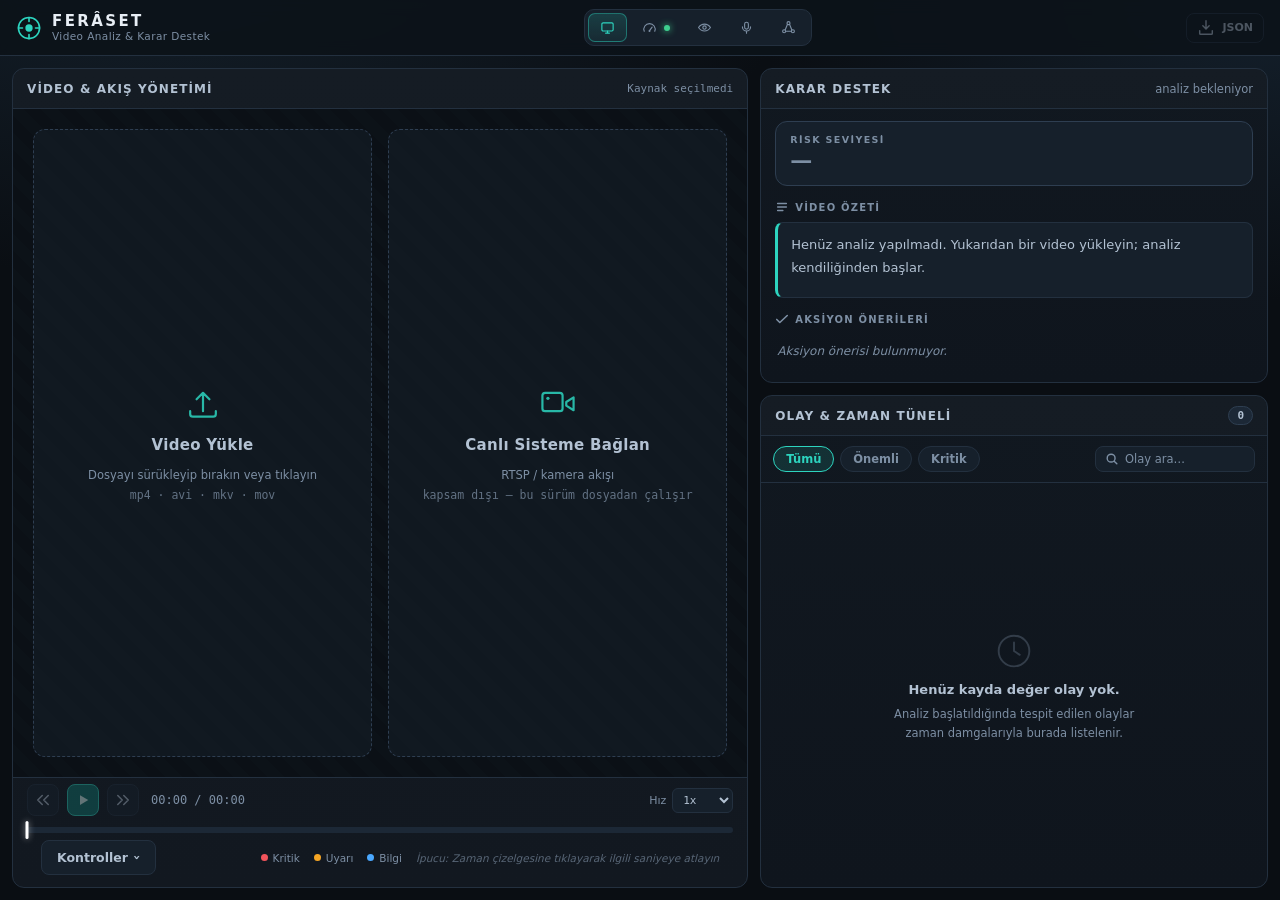
==== commit 46dfbd1b: "Merge pull request #3 from uvyscengiz/feat/konsol-grafikler-risk-cubugu-agents feat(konsol): iki can" ====
--- a/gozcu/ui/web/index.html
+++ b/gozcu/ui/web/index.html
@@ -43,13 +43,9 @@
         <span>Operatöre Söyle</span>
         <i class="mod-badge hidden" id="navSayBadge">!</i>
       </button>
-      <button class="mod-btn" type="button" data-view="memory" title="Hafıza — yüklenen belgeler ve geçmiş analizler — kısayol: 5">
-        <svg viewBox="0 0 24 24" class="ico"><ellipse cx="12" cy="6" rx="7.5" ry="3" fill="none" stroke="currentColor" stroke-width="1.8"/><path d="M4.5 6v12c0 1.7 3.4 3 7.5 3s7.5-1.3 7.5-3V6M4.5 12c0 1.7 3.4 3 7.5 3s7.5-1.3 7.5-3" fill="none" stroke="currentColor" stroke-width="1.8"/></svg>
-        <span>Hafıza</span>
-      </button>
-      <button class="mod-btn" type="button" data-view="agents" title="Ajan mimarisi — kısayol: 6">
-        <svg viewBox="0 0 24 24" class="ico"><circle cx="12" cy="5" r="2.4" fill="none" stroke="currentColor" stroke-width="1.8"/><circle cx="5" cy="18" r="2.4" fill="none" stroke="currentColor" stroke-width="1.8"/><circle cx="19" cy="18" r="2.4" fill="none" stroke="currentColor" stroke-width="1.8"/><path d="M12 7.4V12M12 12 6.6 16M12 12l5.4 4" fill="none" stroke="currentColor" stroke-width="1.8" stroke-linecap="round"/></svg>
-        <span>Ajanlar</span>
+      <button class="mod-btn" type="button" data-view="agents" title="Ajan mimarisi ve aralarındaki devir akışı — kısayol: 5">
+        <svg viewBox="0 0 24 24" class="ico"><circle cx="12" cy="5" r="2.4" fill="none" stroke="currentColor" stroke-width="1.8"/><circle cx="5" cy="18" r="2.4" fill="none" stroke="currentColor" stroke-width="1.8"/><circle cx="19" cy="18" r="2.4" fill="none" stroke="currentColor" stroke-width="1.8"/><path d="M10.4 6.9 6.6 15.9M13.6 6.9l3.8 9M7.4 18h9.2" stroke="currentColor" stroke-width="1.8" stroke-linecap="round"/></svg>
+        <span>Agents</span>
       </button>
     </nav>
   </div>
@@ -97,6 +93,20 @@
           <video id="videoPlayer" playsinline preload="metadata"></video>
           <!-- Algı katmanının GÖRDÜĞÜ kutular — gerçek tespit verisi -->
           <div class="box-layer" id="boxOverlay"></div>
+          <!-- Risk analiz durum çubuğu (Görev raporu §2). Dikey, üç
+               bölmeli, videonun O ANKİ karesinin risk durumunu yakıyor.
+               Koşu bağlanana kadar gizli: boş bir çubuk "güvenli" diye
+               okunur, oysa doğrusu "henüz bakılmadı". -->
+          <div class="riskbar hidden" id="riskBar" title="Videonun o anki risk durumu">
+            <div class="riskbar-track">
+              <i class="riskbar-cell" data-band="3"></i>
+              <i class="riskbar-cell" data-band="2"></i>
+              <i class="riskbar-cell" data-band="1"></i>
+            </div>
+            <!-- Etiket DÖRT kademenin gerçek adını yazıyor; çubuğun üç
+                 bölmesi bir çizim kararı, seviyenin adı sistemin kararı. -->
+            <span class="riskbar-label" id="riskBarLabel">—</span>
+          </div>
         </div>
 
         <!-- Katman kontrolleri -->
@@ -112,17 +122,6 @@
           <!-- Gerçek çizim yolundan besleniyor: `player.js::drawBoxesAt` o an
                DOM'a koyduğu kutuyu sayıyor, ayrı bir tahmin yok. -->
           <span class="layer-count" id="layerCount">0 nesne</span>
-        </div>
-
-        <!-- Dikey risk göstergesi — o ana kadarki EN SON risk kararı
-             (`player.js::riskAt`, besleme kaynağı `kind:"risk"` girdileri).
-             4 gerçek seviye 3 görsel banda eşleniyor: Yüksek+Kritik AYNI
-             (kırmızı) bantta — yeni bir seviye uydurulmuyor, yalnız
-             görsel olarak birleştiriliyor. -->
-        <div class="risk-vbar hidden" id="riskVBar" title="O andaki risk seviyesi">
-          <i class="rv-seg" data-band="high"></i>
-          <i class="rv-seg" data-band="medium"></i>
-          <i class="rv-seg" data-band="low"></i>
         </div>
         <!-- Mockup'ın video üstü "CANLI BENCHMARK" HUD'ı (çıkarım/bellek/CPU
              halkası ve kıvrımlı sparkline) KALDIRILDI: üç sayının üçü de bu
@@ -180,81 +179,94 @@
           <div class="tl-markers" id="timelineMarkers"></div>
           <div class="tl-head" id="tlHead"></div>
         </div>
-        <div class="tl-legend">
-          <span><i class="lg lg-crit"></i>Kritik</span>
-          <span><i class="lg lg-warn"></i>Uyarı</span>
-          <span><i class="lg lg-info"></i>Bilgi</span>
-          <span class="tl-tip">İpucu: Zaman çizelgesine tıklayarak ilgili saniyeye atlayın</span>
-        </div>
-      </div>
-
-      <!-- Video ile senkron iki canlı grafik — Görev: konsol genişletmesi.
-           Veri kaynağı GERÇEK: `/detections`'ın `label`'ı ve
-           `/entropy`'nin `motion.py::frame_entropy` çıktısı. -->
-      <div class="chart-row">
-        <div class="chart-panel">
+        <!-- Kontroller ve üç noktalı gösterge TEK satırda: ikisi de kısa,
+             ayrı satırlarda ~40 px boşuna yükseklik yiyorlardı ve o
+             piksel videodan çalınıyordu. Kontroller açıldığında gövdesi
+             satırın altına sarıyor — yani yine videonun hemen altında. -->
+        <div class="stage-strip">
+          <div class="stage-foot">
+            <!-- İkincil kontroller tek açılır kümede: bağlam, akış bağlantısı,
+                 temizleme ve şartname §7 dayanıklılık tuşları. Koşu dosya
+                 seçilince kendiliğinden başlıyor; ayrı bir başlat tuşu yok. -->
+            <div class="actionbar">
+              <details class="stress-group">
+                <summary class="btn" title="Bağlam, akış ve şartname §7 dayanıklılık tuşları">Kontroller</summary>
+                <div class="stress-group-body">
+                  <button class="btn btn-sm" id="gatewayCutButton" type="button" disabled title="Görü kademesine kesinti enjekte eder">
+                    <svg viewBox="0 0 20 20" class="ico-sm"><path d="M9 15 15 9M4 12a3 3 0 0 1 3-3h2M18 12a3 3 0 0 0-3-3h-2M4 12a3 3 0 0 0 3 3h2M18 12a3 3 0 0 1-3 3h-2" fill="none" stroke="currentColor" stroke-width="1.6"/><path d="M3 3l14 14" stroke="currentColor" stroke-width="1.6"/></svg>
+                    Görü Bağlantısını Kes
+                  </button>
+                  <button class="btn btn-sm" id="gatewayRestoreButton" type="button" disabled title="Kesintiyi kaldırır ve telafiyi tetikler">
+                    <svg viewBox="0 0 20 20" class="ico-sm"><path d="M9 15 15 9" stroke="currentColor" stroke-width="1.6"/><path d="M7 12a3 3 0 0 1 3-3h2M14 12a3 3 0 0 1-3 3H9" fill="none" stroke="currentColor" stroke-width="1.6"/></svg>
+                    Görü Bağlantısını Geri Ver
+                  </button>
+                  <button class="btn btn-sm" id="stressContextButton" type="button" disabled>Bağlam Değiştir</button>
+                  <button class="btn btn-sm" id="stressFalseInfoButton" type="button" disabled>Yanlış Bilgi Ver</button>
+                  <button class="btn btn-sm" id="stressOverreachButton" type="button" disabled>Yetki Dışı İste</button>
+                  <button class="btn btn-sm" id="annotateButton" type="button" disabled title="Algı katmanının gördüğü kutuları videoya çizer — koşu bitince">
+                    <svg viewBox="0 0 20 20" class="ico-sm"><circle cx="10" cy="10" r="7.5" fill="none" stroke="currentColor" stroke-width="1.6"/><path d="M10 2.5v3M10 14.5v3M2.5 10h3M14.5 10h3" stroke="currentColor" stroke-width="1.6" stroke-linecap="round"/></svg>
+                    Kutuları Çiz
+                  </button>
+                  <button class="btn btn-sm" id="btnContext" type="button">
+                    <svg viewBox="0 0 20 20" class="ico-sm"><path d="M10 4v12M4 10h12" stroke="currentColor" stroke-width="1.8" stroke-linecap="round"/></svg>
+                    Bağlam Ekle
+                  </button>
+                  <button class="btn btn-sm" id="btnConnect" type="button">
+                    <svg viewBox="0 0 20 20" class="ico-sm"><path d="M8 12a3 3 0 0 0 4.2 0l2.3-2.3a3 3 0 0 0-4.2-4.2L9 6.7" fill="none" stroke="currentColor" stroke-width="1.7" stroke-linecap="round"/><path d="M12 8a3 3 0 0 0-4.2 0L5.5 10.3a3 3 0 0 0 4.2 4.2L11 13.3" fill="none" stroke="currentColor" stroke-width="1.7" stroke-linecap="round"/></svg>
+                    Bağlantı Sağla
+                  </button>
+                  <button class="btn btn-sm" id="btnDisconnect" type="button" disabled>
+                    <svg viewBox="0 0 20 20" class="ico-sm"><path d="M4 4l12 12" stroke="currentColor" stroke-width="1.8" stroke-linecap="round"/><path d="M8 12a3 3 0 0 0 4.2 0l2.3-2.3a3 3 0 0 0-.6-4.6" fill="none" stroke="currentColor" stroke-width="1.7" stroke-linecap="round"/><path d="M11.4 14.2 9.7 15.9a3 3 0 0 1-4.2-4.2L7 10.2" fill="none" stroke="currentColor" stroke-width="1.7" stroke-linecap="round"/></svg>
+                    Bağlantıyı Kes
+                  </button>
+                  <button class="btn btn-sm" id="btnClear" type="button">Temizle</button>
+                  <span class="muted-sm" id="annotateNote"></span>
+                </div>
+              </details>
+            </div>
+
+            <!-- Aktif bağlam değişkenleri -->
+            <div class="ctx-strip hidden" id="ctxStrip">
+              <span class="ctx-label">
+                <svg viewBox="0 0 16 16" class="ico-sm"><path d="M8 2 2 5v4c0 3 2.6 4.6 6 5 3.4-.4 6-2 6-5V5z" fill="none" stroke="currentColor" stroke-width="1.5" stroke-linejoin="round"/></svg>
+                AKTİF BAĞLAM
+              </span>
+              <div class="ctx-chips" id="ctxChips"></div>
+            </div>
+          </div>
+          <div class="tl-legend">
+            <span><i class="lg lg-crit"></i>Kritik</span>
+            <span><i class="lg lg-warn"></i>Uyarı</span>
+            <span><i class="lg lg-info"></i>Bilgi</span>
+            <span class="tl-tip">İpucu: Zaman çizelgesine tıklayarak ilgili saniyeye atlayın</span>
+          </div>
+        </div>
+      </div>
+      <!-- Video altındaki iki canlı grafik (Görev raporu §1). Veri
+           `GET /api/run/{id}/series`'ten; çizim `js/charts.js`, kütüphane
+           yok. Koşu bağlanana kadar gizli: boş eksenler ekranda "ölçtük ve
+           sıfır çıktı" gibi durur. -->
+      <div class="chart-wrap hidden" id="chartWrap">
+        <div class="chart-card">
           <div class="chart-head">
-            <span>Varlık Sayısı</span>
-            <div class="chart-legend" id="entityChartLegend"></div>
-          </div>
-          <svg id="entityChartSvg" class="chart-svg" viewBox="0 0 600 140" preserveAspectRatio="none"></svg>
-        </div>
-        <div class="chart-panel">
-          <div class="chart-head"><span>Piksel Entropisi</span></div>
-          <svg id="entropyChartSvg" class="chart-svg" viewBox="0 0 600 140" preserveAspectRatio="none"></svg>
-        </div>
-      </div>
-
-      <div class="stage-foot">
-        <!-- İkincil kontroller tek açılır kümede: bağlam, akış bağlantısı,
-             temizleme ve şartname §7 dayanıklılık tuşları. Koşu dosya
-             seçilince kendiliğinden başlıyor; ayrı bir başlat tuşu yok. -->
-        <div class="actionbar">
-          <details class="stress-group">
-            <summary class="btn" title="Bağlam, akış ve şartname §7 dayanıklılık tuşları">Kontroller</summary>
-            <div class="stress-group-body">
-              <button class="btn btn-sm" id="gatewayCutButton" type="button" disabled title="Görü kademesine kesinti enjekte eder">
-                <svg viewBox="0 0 20 20" class="ico-sm"><path d="M9 15 15 9M4 12a3 3 0 0 1 3-3h2M18 12a3 3 0 0 0-3-3h-2M4 12a3 3 0 0 0 3 3h2M18 12a3 3 0 0 1-3 3h-2" fill="none" stroke="currentColor" stroke-width="1.6"/><path d="M3 3l14 14" stroke="currentColor" stroke-width="1.6"/></svg>
-                Görü Bağlantısını Kes
-              </button>
-              <button class="btn btn-sm" id="gatewayRestoreButton" type="button" disabled title="Kesintiyi kaldırır ve telafiyi tetikler">
-                <svg viewBox="0 0 20 20" class="ico-sm"><path d="M9 15 15 9" stroke="currentColor" stroke-width="1.6"/><path d="M7 12a3 3 0 0 1 3-3h2M14 12a3 3 0 0 1-3 3H9" fill="none" stroke="currentColor" stroke-width="1.6"/></svg>
-                Görü Bağlantısını Geri Ver
-              </button>
-              <button class="btn btn-sm" id="stressContextButton" type="button" disabled>Bağlam Değiştir</button>
-              <button class="btn btn-sm" id="stressFalseInfoButton" type="button" disabled>Yanlış Bilgi Ver</button>
-              <button class="btn btn-sm" id="stressOverreachButton" type="button" disabled>Yetki Dışı İste</button>
-              <button class="btn btn-sm" id="annotateButton" type="button" disabled title="Algı katmanının gördüğü kutuları videoya çizer — koşu bitince">
-                <svg viewBox="0 0 20 20" class="ico-sm"><circle cx="10" cy="10" r="7.5" fill="none" stroke="currentColor" stroke-width="1.6"/><path d="M10 2.5v3M10 14.5v3M2.5 10h3M14.5 10h3" stroke="currentColor" stroke-width="1.6" stroke-linecap="round"/></svg>
-                Kutuları Çiz
-              </button>
-              <button class="btn btn-sm" id="btnContext" type="button">
-                <svg viewBox="0 0 20 20" class="ico-sm"><path d="M10 4v12M4 10h12" stroke="currentColor" stroke-width="1.8" stroke-linecap="round"/></svg>
-                Bağlam Ekle
-              </button>
-              <button class="btn btn-sm" id="btnConnect" type="button">
-                <svg viewBox="0 0 20 20" class="ico-sm"><path d="M8 12a3 3 0 0 0 4.2 0l2.3-2.3a3 3 0 0 0-4.2-4.2L9 6.7" fill="none" stroke="currentColor" stroke-width="1.7" stroke-linecap="round"/><path d="M12 8a3 3 0 0 0-4.2 0L5.5 10.3a3 3 0 0 0 4.2 4.2L11 13.3" fill="none" stroke="currentColor" stroke-width="1.7" stroke-linecap="round"/></svg>
-                Bağlantı Sağla
-              </button>
-              <button class="btn btn-sm" id="btnDisconnect" type="button" disabled>
-                <svg viewBox="0 0 20 20" class="ico-sm"><path d="M4 4l12 12" stroke="currentColor" stroke-width="1.8" stroke-linecap="round"/><path d="M8 12a3 3 0 0 0 4.2 0l2.3-2.3a3 3 0 0 0-.6-4.6" fill="none" stroke="currentColor" stroke-width="1.7" stroke-linecap="round"/><path d="M11.4 14.2 9.7 15.9a3 3 0 0 1-4.2-4.2L7 10.2" fill="none" stroke="currentColor" stroke-width="1.7" stroke-linecap="round"/></svg>
-                Bağlantıyı Kes
-              </button>
-              <button class="btn btn-sm" id="btnClear" type="button">Temizle</button>
-              <span class="muted-sm" id="annotateNote"></span>
-            </div>
-          </details>
-        </div>
-
-        <!-- Aktif bağlam değişkenleri -->
-        <div class="ctx-strip hidden" id="ctxStrip">
-          <span class="ctx-label">
-            <svg viewBox="0 0 16 16" class="ico-sm"><path d="M8 2 2 5v4c0 3 2.6 4.6 6 5 3.4-.4 6-2 6-5V5z" fill="none" stroke="currentColor" stroke-width="1.5" stroke-linejoin="round"/></svg>
-            AKTİF BAĞLAM
-          </span>
-          <div class="ctx-chips" id="ctxChips"></div>
-        </div>
-      </div>
+            <h4>Kadrajdaki Varlıklar</h4>
+            <div class="chart-legend" id="chartEntityLegend"></div>
+          </div>
+          <svg class="chart-svg" id="chartEntity" viewBox="0 0 1000 140" role="img"
+               aria-label="Zamana göre tespit edilen varlık sayısı"></svg>
+        </div>
+        <div class="chart-card">
+          <div class="chart-head">
+            <h4>Piksel Entropisi</h4>
+            <!-- Kırmızı çizginin ne olduğu ekranda yazıyor: eşik koşuya
+                 GÖRELİ (bkz. `gozcu/ui/series.py`), sabit bir alarm değil. -->
+            <span class="chart-note" id="chartEnergyNote"></span>
+          </div>
+          <svg class="chart-svg" id="chartEnergy" viewBox="0 0 1000 140" role="img"
+               aria-label="Zamana göre piksel entropisi ve zirve eşiği"></svg>
+        </div>
+      </div>
+
     </div>
 
     <!-- Gizli dosya girdisi: "Video Yükle" kartı ve sürükle-bırak bunu
@@ -360,8 +372,14 @@
   </div>
   <div class="page-body">
     <div class="panel panel-chat">
-      <div class="chat-log">
-        <div class="chat-msg chat-sys">Bir video yükleyin — analiz kendiliğinden başlar. Ajan kritik anlarda size seslenir; hem onun seslenişi hem sizin notunuz sağdaki <b>Olay Günlüğü</b>'ne düşer. Sesli komut için mikrofon tuşunu <b>basılı tutun</b>.</div>
+      <!-- Konuşma BURADA görünüyor. Bu kutunun `id`'si yoktu ve JS ona
+           hiçbir zaman yazmıyordu: operatör mesajını buraya yazıyor,
+           cevabı başka sayfadaki olay günlüğünde arıyordu — kullanıcı
+           "asla aksiyon alamıyorum" diye bildirdi. Baloncuk stilleri
+           (`.chat-user`/`.chat-bot`/`.chat-ask`) zaten vardı, eksik olan
+           yalnız çizen taraftı. -->
+      <div class="chat-log" id="chatLog">
+        <div class="chat-msg chat-sys" id="chatIntro">Bir video yükleyin — analiz kendiliğinden başlar. Ajan kritik anlarda size seslenir; konuşmanın tamamı burada görünür, ayrıca <b>Olay Günlüğü</b>'ne de düşer. Sesli komut için mikrofon tuşunu <b>basılı tutun</b>.</div>
       </div>
 
       <!-- Onay çubuğu — ajan yetkisi olmayan bir aracı çağırmak istediğinde -->
@@ -476,6 +494,31 @@
      pencere defteri. Hiçbiri SSE'nin tam-durumunda YOK — üçü de kendi
      salt-okunur uçlarından (`/handoffs`, `/actions`, `/windows`)
      çekiliyor. -->
+<!-- Ajan mimarisi ve GERÇEK devir akışı (Görev raporu §3). Hareket
+     uydurulmuyor: yalnız devir taşımış kenarlar akıyor, devir görmemiş
+     kenar sönük ve hareketsiz duruyor. -->
+<section class="view page hidden" id="viewAgents">
+  <div class="page-head">
+    <div class="page-title">
+      <h1>
+        <svg viewBox="0 0 24 24" class="page-ico"><circle cx="12" cy="5" r="2.4" fill="none" stroke="currentColor" stroke-width="1.8"/><circle cx="5" cy="18" r="2.4" fill="none" stroke="currentColor" stroke-width="1.8"/><circle cx="19" cy="18" r="2.4" fill="none" stroke="currentColor" stroke-width="1.8"/><path d="M10.4 6.9 6.6 15.9M13.6 6.9l3.8 9M7.4 18h9.2" stroke="currentColor" stroke-width="1.8" stroke-linecap="round"/></svg>
+        Ajan Mimarisi
+      </h1>
+      <p>Sekiz ajan ve aralarındaki devir akışı. Akan kenarlar bu koşuda
+        <b>gerçekten</b> devir taşımış olanlar; sönük kenarlar hiç
+        çalışmadı — hareket mimariyi süslemiyor, ölçüyor.</p>
+    </div>
+    <div class="page-tools">
+      <span class="chip" id="agentHandoffCount">0 devir</span>
+    </div>
+  </div>
+  <div class="agent-canvas-wrap">
+    <svg class="agent-canvas" id="agentCanvas" viewBox="0 0 1000 420"
+         role="img" aria-label="Ajan mimarisi ve devir akış şeması"></svg>
+    <p class="agent-empty hidden" id="agentEmpty">Bu koşuda henüz devir yok — şema mimariyi gösteriyor, akış değil.</p>
+  </div>
+</section>
+
 <section class="view page hidden" id="viewTrace">
   <div class="page-head">
     <div class="page-title">
@@ -581,153 +624,6 @@
     </div>
   </div>
 </section>
-
-<!-- ============ GÖRÜNÜM 4 · HAFIZA (VERİ DEPOLAMA) ============
-     İki sütun, iki AYRI soru:
-
-       Sol  — sisteme İNSANIN koyduğu referans belgeleri. Yükleniyor,
-              saklanıyor ve epizodik hafızaya gömülmeye çalışılıyor.
-       Sağ  — sisteme SİSTEMİN koyduğu koşu raporları. Koşu bitince
-              `gozcu/library.py` diske yazıyor.
-
-     İkisi de `/api/library/*`'tan geliyor ve ikisi de GERÇEK dosya: bu
-     ekranda örnek/temsilî satır YOK. Kütüphane boşsa boş görünür. -->
-<section class="view page hidden" id="viewMemory">
-  <div class="page-head">
-    <div class="page-title">
-      <h1>
-        <svg viewBox="0 0 24 24" class="page-ico"><ellipse cx="12" cy="6" rx="7.5" ry="3" fill="none" stroke="currentColor" stroke-width="1.8"/><path d="M4.5 6v12c0 1.7 3.4 3 7.5 3s7.5-1.3 7.5-3V6M4.5 12c0 1.7 3.4 3 7.5 3s7.5-1.3 7.5-3" fill="none" stroke="currentColor" stroke-width="1.8"/></svg>
-        Hafıza &amp; Veri Depolama
-      </h1>
-      <p>Solda sisteme <b>bizim yüklediğimiz</b> referans belgeleri, sağda
-         daha önce <b>analiz edilmiş</b> koşuların raporları. Belgeler
-         yüklendiğinde epizodik hafızaya gömülmeye çalışılır; gömülemeyen
-         belge listede kalır ve durumu açıkça yazar.</p>
-    </div>
-    <div class="page-tools">
-      <span class="mem-backend" id="memBackend" title="Epizodik hafızanın gerçekten yazıldığı yer">—</span>
-    </div>
-  </div>
-
-  <div class="page-body mem-body">
-    <!-- ---------- SOL · KENDİ YÜKLEDİKLERİMİZ ---------- -->
-    <div class="panel mem-panel">
-      <div class="panel-head">
-        <h2>Kendi Yüklediklerimiz</h2>
-        <span class="count-badge" id="docCount">0</span>
-        <span class="muted-sm mem-head-note">referans belgeleri</span>
-      </div>
-
-      <div class="mem-drop" id="docDrop" tabindex="0" role="button"
-           title="Dosyayı sürükleyip bırakın veya tıklayın">
-        <svg viewBox="0 0 48 48" class="drop-ico"><path d="M24 34V14m0 0-7 7m7-7 7 7M10 34v3a3 3 0 0 0 3 3h22a3 3 0 0 0 3-3v-3" fill="none" stroke="currentColor" stroke-width="2.4" stroke-linecap="round" stroke-linejoin="round"/></svg>
-        <span class="drop-title">Belge Yükle</span>
-        <span class="drop-hint">Talimat, prosedür, vardiya notu<br><i>md · txt · json · csv · pdf</i></span>
-      </div>
-      <input type="file" id="docFile" hidden multiple />
-
-      <div class="mem-list" id="docList">
-        <div class="empty-state" id="docEmpty">
-          <svg viewBox="0 0 48 48" class="empty-ico"><path d="M14 8h13l7 7v25a2 2 0 0 1-2 2H14a2 2 0 0 1-2-2V10a2 2 0 0 1 2-2z" fill="none" stroke="currentColor" stroke-width="2" stroke-linejoin="round"/><path d="M27 8v8h7M18 26h12M18 32h8" fill="none" stroke="currentColor" stroke-width="2" stroke-linecap="round"/></svg>
-          <p>Henüz belge yüklenmedi.</p>
-          <span>Yüklediğiniz talimat ve prosedürler burada listelenir; ajan
-                bunları emsal ararken kullanabilir.</span>
-        </div>
-      </div>
-    </div>
-
-    <!-- ---------- SAĞ · ANALİZ EDİLENLER ---------- -->
-    <div class="panel mem-panel">
-      <div class="panel-head">
-        <h2>Analiz Edilenler</h2>
-        <span class="count-badge" id="reportCount">0</span>
-        <span class="muted-sm mem-head-note">koşu raporları (JSON)</span>
-        <button class="btn btn-sm mem-refresh" id="memRefresh" type="button" title="Listeyi yenile">
-          <svg viewBox="0 0 20 20" class="ico-sm"><path d="M16.5 10a6.5 6.5 0 1 1-1.9-4.6" fill="none" stroke="currentColor" stroke-width="1.7" stroke-linecap="round"/><path d="M16.5 3v4h-4" fill="none" stroke="currentColor" stroke-width="1.7" stroke-linecap="round" stroke-linejoin="round"/></svg>
-          Yenile
-        </button>
-      </div>
-
-      <div class="mem-list" id="reportList">
-        <div class="empty-state" id="reportEmpty">
-          <svg viewBox="0 0 48 48" class="empty-ico"><circle cx="24" cy="24" r="16" fill="none" stroke="currentColor" stroke-width="2"/><path d="M24 15v9l6 4" fill="none" stroke="currentColor" stroke-width="2" stroke-linecap="round" stroke-linejoin="round"/></svg>
-          <p>Henüz analiz edilmiş koşu yok.</p>
-          <span>Bir video analiz edilip tamamlandığında raporu buraya yazılır
-                ve burada kalır.</span>
-        </div>
-      </div>
-    </div>
-  </div>
-</section>
-
-<!-- ============ GÖRÜNÜM 5 · AJANLAR ============
-     Sistemin ajan mimarisi. Akış sahnesi `js/agents.js`'in ÇİZDİĞİ gerçek
-     düğüm/kenar grafiği (`AGENTS`/`EDGES`) — burada ikinci bir kopyası
-     yok. Rozet akışın DEMO mu CANLI mı olduğunu söylüyor
-     (`agents.js::createAgents`, `#agentsFlowMode`); bugün demo — bkz. o
-     dosyanın başlığındaki gerekçe. -->
-<section class="view page hidden" id="viewAgents">
-  <div class="page-head">
-    <div class="page-title">
-      <h1>
-        <svg viewBox="0 0 24 24" class="page-ico"><circle cx="12" cy="5" r="2.4" fill="none" stroke="currentColor" stroke-width="1.8"/><circle cx="5" cy="18" r="2.4" fill="none" stroke="currentColor" stroke-width="1.8"/><circle cx="19" cy="18" r="2.4" fill="none" stroke="currentColor" stroke-width="1.8"/><path d="M12 7.4V12M12 12 6.6 16M12 12l5.4 4" fill="none" stroke="currentColor" stroke-width="1.8" stroke-linecap="round"/></svg>
-        Ajanlar
-      </h1>
-      <p>Kararı üreten ajan zinciri ve aralarındaki devir hatları. Bir düğümün
-         <b>üstüne gelin</b>, ne yaptığını anlatsın. Kablolardaki hareket bu
-         sayfada <b>temsilîdir</b> — rozet bunu açıkça söylüyor; gerçek
-         devirler Şeffaflık sayfasındaki Devir Defteri'nde.</p>
-    </div>
-  </div>
-
-  <div class="page-body agents-body">
-    <div class="agents-stage">
-      <span class="ag-mode" id="agentsFlowMode"></span>
-      <div class="ag-legend" id="agentsLegend"></div>
-      <svg id="agentsSvg" viewBox="0 0 960 560" preserveAspectRatio="xMidYMid meet"></svg>
-
-      <!-- Yakınlaştırma — `viewBox`'ı `js/agents.js` değiştiriyor. Fare
-           tekerleği ve sürükleyerek kaydırma da aynı yerde. -->
-      <div class="ag-zoom">
-        <button class="ag-zoom-btn" id="agentsZoomOut" type="button" title="Uzaklaştır (fare tekerleği)">
-          <svg viewBox="0 0 20 20" class="ico-sm"><path d="M5 10h10" stroke="currentColor" stroke-width="2" stroke-linecap="round"/></svg>
-        </button>
-        <span class="ag-zoom-level" id="agentsZoomLevel">%100</span>
-        <button class="ag-zoom-btn" id="agentsZoomIn" type="button" title="Yakınlaştır (fare tekerleği)">
-          <svg viewBox="0 0 20 20" class="ico-sm"><path d="M10 5v10M5 10h10" stroke="currentColor" stroke-width="2" stroke-linecap="round"/></svg>
-        </button>
-        <button class="ag-zoom-btn" id="agentsZoomReset" type="button" title="Görünümü sıfırla">
-          <svg viewBox="0 0 20 20" class="ico-sm"><path d="M16.5 10a6.5 6.5 0 1 1-1.9-4.6" fill="none" stroke="currentColor" stroke-width="1.8" stroke-linecap="round"/><path d="M16.5 3v4h-4" fill="none" stroke="currentColor" stroke-width="1.8" stroke-linecap="round" stroke-linejoin="round"/></svg>
-        </button>
-      </div>
-
-      <!-- Bilgi kutusu — içeriği `js/agents.js::showTip` dolduruyor
-           (`AGENTS[].desc`). Metinler burada YAZILI DEĞİL: bir kopya yeter. -->
-      <div class="ag-tip hidden" id="agentsTip" role="tooltip"></div>
-    </div>
-  </div>
-</section>
-
-<!-- ============ KÜTÜPHANE GÖRÜNTÜLEYİCİ ============
-     Hem belge içeriği hem rapor JSON'u burada açılıyor. `#jsonModal`
-     KULLANILMIYOR: orası teslim edilen çıktının modalı ve indirme tuşları
-     canlı koşunun yüküne bağlı — ikisini tek modala bindirmek o tuşları
-     iki farklı anlama gelir hâle getirirdi. -->
-<div class="modal-backdrop hidden" id="libraryModal">
-  <div class="modal">
-    <div class="modal-head">
-      <h3 id="libraryModalTitle">İçerik</h3>
-      <button class="icon-btn" id="closeLibraryModal" type="button" title="Kapat">
-        <svg viewBox="0 0 24 24" class="ico"><path d="M6 6l12 12M18 6 6 18" stroke="currentColor" stroke-width="2" stroke-linecap="round"/></svg>
-      </button>
-    </div>
-    <pre class="json-view" id="libraryView"></pre>
-    <div class="modal-foot">
-      <button class="btn btn-ghost" id="libraryCopyButton" type="button">Panoya Kopyala</button>
-      <button class="btn btn-primary" id="libraryDownloadButton" type="button">İndir</button>
-    </div>
-  </div>
-</div>
 
 <!-- ============ JSON MODALI ============ -->
 <div class="modal-backdrop hidden" id="jsonModal">
--- a/gozcu/ui/web/css/styles.css
+++ b/gozcu/ui/web/css/styles.css
@@ -3,46 +3,24 @@
    Tamamen yerel: harici font / CDN bağımlılığı yoktur.
    ========================================================= */
 
-/* Renk teması noleakdefence.com'un `:root` bloğundan alındı; oradaki HSL
-   değerleri hex'e BİREBİR çevrildi (kaynak hesap yorumda). Ekran
-   görüntüsünden göz kararı seçilmedi — bir marka paleti tahmin edilerek
-   kopyalanırsa her ekranda azıcık kayar.
-
-   RİSK RENKLERİ BU PALETTEN DEĞİL. `Düşük/Orta/Yüksek/Kritik`in gerçek
-   renkleri sunucuda (`gozcu/ui/feed.py::RISK_COLORS`) ve tele
-   `/api/meta.risk_colors` ile çıkıyor; aşağıdaki `--crit`/`--warn`/`--ok`
-   yalnız KABUK renkleri (efsane noktaları, kenarlıklar, dikey gösterge).
-   İkisi zaten ayrı iki tablo ve öyle kalıyor: güvenlik anlamı taşıyan
-   yeşil/turuncu/kırmızıya marka teması adına dokunulmadı. */
 :root {
-  --bg:        #090d1b;   /* hsl(225 50%  7%) · background */
-  --panel:     #0e1425;   /* hsl(225 45% 10%) · card       */
-  --panel-2:   #192034;   /* hsl(225 35% 15%) · secondary  */
-  --panel-3:   #242e4c;   /* üstüne gelme kademesi         */
-  --border:    #1c2840;   /* hsl(220 40% 18%) · border     */
-  --border-2:  #2b3e64;
-
-  --text:      #ffffff;   /* hsl(0 0% 100%)   · foreground */
-  --text-2:    #b9c5d5;
-  --muted:     #909cad;
-
-  --accent:    #0286ff;   /* referansın marka mavisi (`--gradient-primary`) */
-  --accent-dk: #0159b3;   /* dolu düğme zemini */
-  /* Camgöbeği vurgusu — referansta `shadow-[0_0_15px_#00e5ff]` olarak
-     geçiyor; `--info` ile AYNI değer değil, ayrı bir amaç: bu vurgu,
-     o bir olay seviyesi. */
-  --accent-2:  #17cfb0;   /* hsl(170 80% 45%) · referansın turkuazı */
+  --bg:        #0a0e13;
+  --panel:     #111820;
+  --panel-2:   #16202b;
+  --panel-3:   #1c2836;
+  --border:    #23303f;
+  --border-2:  #2e3e51;
+
+  --text:      #e8eef5;
+  --text-2:    #b3c2d3;
+  --muted:     #7d8fa4;
+
+  --accent:    #2dd4bf;
+  --accent-dk: #0f766e;
   --crit:      #f2545b;
   --warn:      #f5a524;
   --ok:        #3ecf8e;
-  --info:      #00e5ff;   /* referansın camgöbeği vurgusu */
-
-  /* Üstüne gelince kenarları parlatan efekt — referansın
-     `0 0 20px rgba(2,134,255,…)` ailesinden. Tek yerde tanımlı ki bütün
-     kartlar aynı yoğunlukta parlasın. */
-  --glow:      0 0 20px rgba(2, 134, 255, .28);
-  --glow-soft: 0 0 14px rgba(2, 134, 255, .18);
-  --gradient-primary: linear-gradient(135deg, #0286ff, #17cfb0);
+  --info:      #4aa8ff;
 
   --radius:    12px;
   --radius-sm: 8px;
@@ -57,8 +35,8 @@
 body {
   font-family: var(--sans);
   background:
-    radial-gradient(1100px 620px at 12% -12%, #101c38 0%, transparent 62%),
-    radial-gradient(900px 520px at 100% 0%, #0d1730 0%, transparent 58%),
+    radial-gradient(1100px 620px at 12% -12%, #16232f 0%, transparent 62%),
+    radial-gradient(900px 520px at 100% 0%, #14202c 0%, transparent 58%),
     var(--bg);
   color: var(--text);
   font-size: 14px;
@@ -148,14 +126,13 @@
 .col-left > * { flex-shrink: 0; }
 
 .panel {
-  background: linear-gradient(180deg, var(--panel) 0%, #0a1020 100%);
+  background: linear-gradient(180deg, var(--panel) 0%, #0f151d 100%);
   border: 1px solid var(--border);
   border-radius: var(--radius);
   display: flex;
   flex-direction: column;
   min-height: 0;
   overflow: hidden;
-  transition: border-color .18s ease, box-shadow .18s ease;
 }
 
 .panel-head {
@@ -218,7 +195,7 @@
 .drop-card:hover {
   border-color: var(--accent);
   color: var(--text);
-  background: rgba(2,134,255, .06);
+  background: rgba(45, 212, 191, .06);
   transform: translateY(-2px);
 }
 .drop-ico { width: 44px; height: 44px; color: var(--accent); opacity: .85; }
@@ -238,7 +215,7 @@
   position: absolute;
   border: 2px solid var(--info);
   border-radius: 3px;
-  box-shadow: 0 0 0 1px rgba(0,0,0,.55), inset 0 0 12px rgba(0,229,255,.12);
+  box-shadow: 0 0 0 1px rgba(0,0,0,.55), inset 0 0 12px rgba(74,168,255,.12);
   animation: boxIn .18s ease;
 }
 @keyframes boxIn { from { opacity: 0; transform: scale(.97); } }
@@ -286,7 +263,7 @@
   cursor: pointer; transition: .15s;
 }
 .layer-btn:hover { color: var(--text-2); background: rgba(255,255,255,.05); }
-.layer-btn.on { color: var(--accent); background: rgba(2,134,255,.12); border-color: rgba(2,134,255,.35); }
+.layer-btn.on { color: var(--accent); background: rgba(45,212,191,.12); border-color: rgba(45,212,191,.35); }
 .layer-count {
   font-family: var(--mono); font-size: 9.5px; color: var(--muted);
   padding-left: 7px; border-left: 1px solid var(--border); white-space: nowrap;
@@ -317,7 +294,7 @@
 
 .spinner {
   width: 38px; height: 38px; border-radius: 50%;
-  border: 3px solid rgba(2,134,255,.18);
+  border: 3px solid rgba(45,212,191,.18);
   border-top-color: var(--accent);
   animation: spin .8s linear infinite;
 }
@@ -331,12 +308,14 @@
 
 /* ================== ZAMAN ÇİZELGESİ ================== */
 .timeline-wrap {
-  flex: none; padding: 10px 14px 12px;
+  /* Dolgu BİLEREK dar: video ile grafikler arasındaki bu şerit ~145 px
+     yiyordu ve o piksel videodan çalınıyordu (kullanıcı bildirdi). */
+  flex: none; padding: 6px 14px 6px;
   border-top: 1px solid var(--border);
   background: rgba(255,255,255,.012);
 }
 
-.transport { display: flex; align-items: center; gap: 8px; margin-bottom: 10px; }
+.transport { display: flex; align-items: center; gap: 8px; margin-bottom: 4px; }
 
 .icon-btn {
   width: 32px; height: 32px; flex: none;
@@ -347,8 +326,8 @@
 }
 .icon-btn:hover:not(:disabled) { background: var(--panel-3); color: var(--text); border-color: var(--border-2); }
 .icon-btn:disabled { opacity: .4; cursor: not-allowed; }
-.icon-btn-primary { background: var(--accent-dk); border-color: var(--accent); color: #dbeeff; }
-.icon-btn-primary:hover:not(:disabled) { background: var(--accent); color: #041b33; }
+.icon-btn-primary { background: var(--accent-dk); border-color: var(--accent); color: #d9fff9; }
+.icon-btn-primary:hover:not(:disabled) { background: var(--accent); color: #06231f; }
 .icon-btn.rec { background: rgba(242,84,91,.16); border-color: var(--crit); color: var(--crit); }
 
 .time-readout { font-family: var(--mono); font-size: 12px; color: var(--muted); margin-left: 4px; }
@@ -362,7 +341,7 @@
 }
 
 .timeline {
-  position: relative; height: 26px; cursor: pointer;
+  position: relative; height: 20px; cursor: pointer;
   display: flex; align-items: center;
 }
 .tl-track {
@@ -398,7 +377,8 @@
 
 .tl-legend {
   display: flex; align-items: center; gap: 14px;
-  margin-top: 8px; font-size: 10.5px; color: var(--muted);
+  margin-top: 0; font-size: 10.5px; color: var(--muted);
+  margin-left: auto;            /* Kontroller'in sağına yaslanıyor */
 }
 .tl-legend span { display: flex; align-items: center; gap: 5px; }
 .lg { width: 7px; height: 7px; border-radius: 50%; display: inline-block; }
@@ -406,48 +386,6 @@
 .lg-warn { background: var(--warn); }
 .lg-info { background: var(--info); }
 .tl-tip { margin-left: auto; font-style: italic; opacity: .65; }
-
-/* ================== CANLI GRAFİKLER (video altı) ================== */
-.chart-row {
-  flex: none; display: flex; gap: 10px;
-  padding: 0 14px 12px;
-  border-top: 1px solid var(--border);
-}
-.chart-panel {
-  flex: 1; min-width: 0;
-  background: var(--panel-2); border: 1px solid var(--border);
-  border-radius: var(--radius-sm);
-  padding: 8px 10px 4px;
-}
-.chart-head {
-  display: flex; align-items: center; justify-content: space-between;
-  font-size: 10.5px; font-weight: 700; letter-spacing: .6px;
-  color: var(--text-2); text-transform: uppercase; margin-bottom: 4px;
-}
-.chart-legend { display: flex; gap: 8px; flex-wrap: wrap; }
-.chart-legend-item {
-  display: flex; align-items: center; gap: 4px;
-  font-size: 9.5px; font-weight: 600; color: var(--muted);
-  text-transform: none; letter-spacing: 0;
-}
-.chart-legend-swatch { width: 8px; height: 8px; border-radius: 2px; flex: none; }
-.chart-svg { width: 100%; height: 68px; display: block; }
-.chart-empty-text { fill: var(--muted); font-size: 11px; font-family: var(--sans); }
-
-/* ================== DİKEY RİSK GÖSTERGESİ (video üstü) ================== */
-.risk-vbar {
-  position: absolute; top: 12px; right: 12px; z-index: 4;
-  display: flex; flex-direction: column; gap: 3px;
-  background: rgba(10,14,19,.82); backdrop-filter: blur(6px);
-  border: 1px solid var(--border); border-radius: var(--radius-sm);
-  padding: 6px;
-}
-/* Katman şeridi zaten aynı köşede — göstergeyi onun altına indiriyoruz. */
-.layer-ctrl:not(.hidden) ~ .risk-vbar { top: 52px; }
-.rv-seg { width: 22px; height: 12px; border-radius: 3px; background: var(--panel-3); transition: .2s; }
-.rv-seg[data-active="true"][data-band="low"]    { background: var(--ok); }
-.rv-seg[data-active="true"][data-band="medium"] { background: var(--warn); }
-.rv-seg[data-active="true"][data-band="high"]   { background: var(--crit); box-shadow: 0 0 8px rgba(242,84,91,.6); }
 
 /* ================== BUTON ÇUBUĞU ================== */
 .actionbar { flex: none; display: flex; flex-wrap: wrap; gap: 8px; }
@@ -532,7 +470,7 @@
 .rsn-tool {
   display: inline-flex; align-items: center; gap: 5px; margin-top: 3px;
   font-size: 10px; font-weight: 700;
-  background: rgba(2,134,255,.1); border: 1px solid rgba(2,134,255,.3);
+  background: rgba(45,212,191,.1); border: 1px solid rgba(45,212,191,.3);
   color: var(--accent); padding: 1px 7px; border-radius: 4px;
 }
 .rsn-tool.ctx { background: rgba(167,139,250,.12); border-color: rgba(167,139,250,.35); color: #c4b3ff; }
@@ -559,7 +497,7 @@
 
 .tool-spin {
   width: 15px; height: 15px; flex: none; border-radius: 50%;
-  border: 2px solid rgba(2,134,255,.2); border-top-color: var(--accent);
+  border: 2px solid rgba(45,212,191,.2); border-top-color: var(--accent);
   animation: spin .7s linear infinite;
 }
 .tool-check { width: 16px; height: 16px; flex: none; color: var(--ok); }
@@ -611,8 +549,8 @@
 /* ---- Proaktif ajan sorusu ---- */
 .chat-ask {
   align-self: flex-start; max-width: 92%;
-  background: linear-gradient(180deg, rgba(2,134,255,.10), rgba(2,134,255,.04));
-  border: 1px solid rgba(2,134,255,.34);
+  background: linear-gradient(180deg, rgba(45,212,191,.10), rgba(45,212,191,.04));
+  border: 1px solid rgba(45,212,191,.34);
   border-left: 3px solid var(--accent);
   border-radius: 10px; padding: 10px 12px;
   animation: askIn .26s cubic-bezier(.2,.9,.3,1.15);
@@ -635,7 +573,7 @@
   cursor: pointer; transition: .15s; border: 1px solid;
 }
 .ask-yes { background: var(--accent-dk); border-color: var(--accent); color: #eafffb; }
-.ask-yes:hover { background: var(--accent); color: #041b33; }
+.ask-yes:hover { background: var(--accent); color: #06231f; }
 .ask-no  { background: transparent; border-color: var(--border-2); color: var(--text-2); }
 .ask-no:hover  { background: rgba(242,84,91,.12); border-color: var(--crit); color: #ff9aa1; }
 .ask-defer { background: transparent; border-color: var(--border); color: var(--muted); }
@@ -763,7 +701,7 @@
 }
 .prio-critical { background: rgba(242,84,91,.16); color: var(--crit); border: 1px solid rgba(242,84,91,.4); }
 .prio-high     { background: rgba(245,165,36,.14); color: var(--warn); border: 1px solid rgba(245,165,36,.35); }
-.prio-normal   { background: rgba(0,229,255,.13); color: var(--info); border: 1px solid rgba(0,229,255,.32); }
+.prio-normal   { background: rgba(74,168,255,.13); color: var(--info); border: 1px solid rgba(74,168,255,.32); }
 
 .action-text { flex: 1; }
 .action-confirm {
@@ -772,7 +710,7 @@
   background: var(--accent-dk); border: 1px solid var(--accent); color: #eafffb;
   transition: .15s;
 }
-.action-confirm:hover { background: var(--accent); color: #041b33; }
+.action-confirm:hover { background: var(--accent); color: #06231f; }
 .action-item.done .action-confirm { background: transparent; color: var(--ok); border-color: var(--accent-dk); }
 
 .empty-hint { font-size: 12px; color: var(--muted); padding: 10px 2px; font-style: italic; }
@@ -791,7 +729,7 @@
   font-family: inherit; cursor: pointer; transition: .15s;
 }
 .chip:hover { color: var(--text-2); border-color: var(--border-2); }
-.chip-on { background: rgba(2,134,255,.13); border-color: var(--accent); color: var(--accent); }
+.chip-on { background: rgba(45,212,191,.13); border-color: var(--accent); color: var(--accent); }
 
 .search {
   margin-left: auto; display: flex; align-items: center; gap: 6px;
@@ -816,7 +754,7 @@
   cursor: pointer; transition: .15s;
 }
 .event-item:hover { background: var(--panel-3); border-color: var(--border-2); transform: translateX(2px); }
-.event-item.active { background: rgba(2,134,255,.08); border-color: var(--accent); }
+.event-item.active { background: rgba(45,212,191,.08); border-color: var(--accent); }
 .event-item.sev-critical { border-left-color: var(--crit); }
 .event-item.sev-warning  { border-left-color: var(--warn); }
 .event-item.sev-info     { border-left-color: var(--info); }
@@ -836,7 +774,7 @@
 }
 .tag-critical { background: rgba(242,84,91,.15); color: var(--crit); }
 .tag-warning  { background: rgba(245,165,36,.14); color: var(--warn); }
-.tag-info     { background: rgba(0,229,255,.13); color: var(--info); }
+.tag-info     { background: rgba(74,168,255,.13); color: var(--info); }
 
 .ev-phase {
   font-size: 9.5px; letter-spacing: .5px; color: var(--muted);
@@ -925,7 +863,7 @@
 .json-view .k { color: var(--accent); }
 .json-view .s { color: #a5d6a7; }
 .json-view .n { color: #f5a524; }
-.json-view .b { color: #00e5ff; }
+.json-view .b { color: #4aa8ff; }
 
 .modal-foot {
   flex: none; display: flex; justify-content: flex-end; gap: 8px;
@@ -968,8 +906,8 @@
 .mod-btn .ico { width: 15px; height: 15px; }
 .mod-btn:hover { color: var(--text-2); background: rgba(255,255,255,.04); }
 .mod-btn.on {
-  background: linear-gradient(180deg, rgba(2,134,255,.17), rgba(2,134,255,.06));
-  border-color: rgba(2,134,255,.42); color: var(--accent);
+  background: linear-gradient(180deg, rgba(45,212,191,.17), rgba(45,212,191,.06));
+  border-color: rgba(45,212,191,.42); color: var(--accent);
 }
 
 .mod-live {
@@ -997,7 +935,7 @@
 .page-head {
   flex: none; display: flex; align-items: flex-start; gap: 16px;
   padding: 14px 16px; border-radius: var(--radius);
-  background: linear-gradient(180deg, var(--panel) 0%, #0a1020 100%);
+  background: linear-gradient(180deg, var(--panel) 0%, #0f151d 100%);
   border: 1px solid var(--border);
 }
 .page-title h1 {
@@ -1200,12 +1138,12 @@
 
 .hud-more {
   width: 100%; margin-top: 3px; padding: 4px;
-  background: rgba(2,134,255,.08); border: 1px solid rgba(2,134,255,.25);
+  background: rgba(45,212,191,.08); border: 1px solid rgba(45,212,191,.25);
   border-radius: 5px; color: var(--accent);
   font-family: inherit; font-size: 10px; font-weight: 700; cursor: pointer;
   transition: .15s;
 }
-.hud-more:hover { background: rgba(2,134,255,.18); }
+.hud-more:hover { background: rgba(45,212,191,.18); }
 
 /* =========================================================
    ŞEFFAFLIK SAYFASI
@@ -1236,11 +1174,11 @@
   background: var(--muted); transition: .2s;
 }
 .switch input:checked + .switch-track {
-  background: rgba(2,134,255,.22); border-color: var(--accent);
+  background: rgba(45,212,191,.22); border-color: var(--accent);
 }
 .switch input:checked + .switch-track .switch-knob {
   transform: translateX(17px); background: var(--accent);
-  box-shadow: 0 0 8px rgba(2,134,255,.7);
+  box-shadow: 0 0 8px rgba(45,212,191,.7);
 }
 .switch input:focus-visible + .switch-track { outline: 2px solid var(--accent); outline-offset: 2px; }
 .switch-label { font-size: 12px; font-weight: 600; color: var(--text-2); }
@@ -1327,7 +1265,7 @@
 .chain-tool {
   display: inline-block; margin-top: 6px;
   font-family: var(--mono); font-size: 10px; font-weight: 700;
-  background: rgba(2,134,255,.1); border: 1px solid rgba(2,134,255,.3);
+  background: rgba(45,212,191,.1); border: 1px solid rgba(45,212,191,.3);
   color: var(--accent); padding: 1px 7px; border-radius: 4px;
 }
 .chain-reply {
@@ -1504,7 +1442,7 @@
 .file-hint { max-width: 210px; overflow: hidden; text-overflow: ellipsis; white-space: nowrap; }
 .say-note { display: block; padding: 0 12px 8px; min-height: 14px; }
 .run-id { font-family: var(--mono); font-size: 10.5px; color: var(--muted); }
-.stage-empty.is-dragging .drop-card { border-color: var(--accent); background: rgba(2,134,255,.07); }
+.stage-empty.is-dragging .drop-card { border-color: var(--accent); background: rgba(45,212,191,.07); }
 
 /* Katman tuşları: kutuları/etiketleri gizlemek saf bir görünüm kararı, bu
    yüzden `player.js`'e dokunmadan sınıfla yapılıyor — çizim tarafı aynı. */
@@ -1723,310 +1661,274 @@
 /* Sol sütunda tek panel kaldı: video paneli sütunun tamamını kaplıyor,
    kontroller ve bağlam şeridi onun altına, panelin İÇİNE yerleşti. */
 .col-left > .panel-stage { flex: 1 1 auto; min-height: 0; }
+/* Kontroller + üç noktalı gösterge TEK satırda. Ayrı satırlardayken
+   ikisi de kısa olmasına rağmen ~40 px yiyorlardı. `wrap`: Kontroller
+   açılınca gövdesi alt satıra iniyor ve tam genişlikte açılıyor. */
+.stage-strip {
+  display: flex; align-items: center; flex-wrap: wrap;
+  gap: 10px 14px; padding: 0 14px 6px; flex: none;
+}
+
 .stage-foot {
-  display: flex; flex-direction: column; gap: 8px;
-  padding: 0 14px 14px; flex: none;
-}
+  display: flex; flex-direction: column; gap: 6px;
+  padding: 0; flex: none;
+}
+
+/* Kontroller açıkken gövde satırı tamamen kaplasın; kapalıyken düğme
+   kadar dar kalsın. */
+.stage-foot:has(.stress-group[open]) { flex: 1 1 100%; }
 .stage-foot > .actionbar, .stage-foot > .ctx-strip { margin: 0; }
 
 /* =========================================================
-   HAFIZA & VERİ DEPOLAMA — iki sütun, iki ayrı soru.
-   Sol: insanın yüklediği referans belgeleri. Sağ: sistemin
-   yazdığı koşu raporları. İkisi de `/api/library/*`'tan
-   gelen GERÇEK dosyalar (bkz. js/memory.js).
+   Video altındaki iki canlı grafik (Görev raporu §1)
    ========================================================= */
 
-/* Sütunlar `.trace-grid` ile aynı desende ama EŞİT paylı: iki liste de
-   aynı türde satır taşıyor, birine ağırlık vermek için sebep yok. */
-.mem-body {
-  display: grid; gap: 12px;
-  grid-template-columns: minmax(0, 1fr) minmax(0, 1fr);
-  /* `flex: 1` + `min-height: 0` + satırın `minmax(0, 1fr)`'i ÜÇÜ BİRDEN
-     gerekiyor ve bu ölçüldü. Önce `.trace-grid`'in `flex: 1 0 auto;
-     min-height: 520px` deseni kopyalanmıştı — orada çalışıyor çünkü
-     `.trace-grid` KAYAN bir `.page-body`'nin içinde yaşıyor. Burada
-     `.page-body`'nin kendisi bu ve `overflow: hidden`: panel içeriğe göre
-     uzayınca (14 rapor = 1312 px) 900 px'lik ekranda alttaki satırlar
-     KESİLDİ, sayfa da kaymadığı için onlara hiçbir şekilde erişilemedi.
-     Satır `minmax(0, 1fr)` olunca panel ekranın boyunu alıyor ve kaydırma
-     `.mem-list`'in içine düşüyor — olması gereken yer orası. */
-  flex: 1; min-height: 0;
-  grid-template-rows: minmax(0, 1fr);
-  overflow: hidden;
-}
-.mem-panel { min-height: 0; }
-.mem-head-note { margin-left: 2px; }
-.mem-refresh { margin-left: auto; }
-
-/* Yükleme alanı `.drop-card`'ın kardeşi ama SABİT yükseklikte: orada iki
-   kart sahneyi paylaşıyor ve esniyor, burada altındaki listenin yeri
-   daralmamalı — belge sayısı arttıkça asıl içerik liste. */
-.mem-drop {
-  flex: none; margin: 12px 12px 0;
-  display: flex; flex-direction: column; align-items: center; justify-content: center;
-  gap: 6px; padding: 16px;
-  background: rgba(22, 32, 43, .55);
-  border: 1.5px dashed var(--border-2);
+.chart-wrap {
+  /* Tek sütun: iki grafik ALT ALTA. Yan yanayken her biri panelin yarısı
+     kadar kalıyordu ve iki dakikalık bir videoda saniyeler sıkışıyordu —
+     zaman ekseni okunmuyordu. Alt alta olunca ikisi de tam genişlikte ve
+     AYNI x eksenini paylaşıyor: aynı saniye ikisinde de aynı yerde. */
+  display: grid;
+  grid-template-columns: 1fr;
+  gap: 10px;
+  margin: 10px 0 0;
+}
+
+.chart-card {
+  background: var(--panel-2);
+  border: 1px solid var(--border);
+  border-radius: var(--radius-sm);
+  padding: 6px 12px 4px;        /* alçak: iki grafik videoyu ezmesin */
+  min-width: 0;                 /* ızgara hücresi içeriğine göre taşmasın */
+}
+
+.chart-head {
+  display: flex;
+  align-items: center;
+  gap: 10px;
+  flex-wrap: wrap;
+  margin-bottom: 2px;
+}
+
+.chart-head h4 {
+  font-size: 12px;
+  font-weight: 600;
+  letter-spacing: .3px;
+  text-transform: uppercase;
+  color: var(--text-2);
+}
+
+.chart-legend {
+  display: flex;
+  gap: 10px;
+  flex-wrap: wrap;
+  margin-left: auto;
+}
+
+.chart-key {
+  display: inline-flex;
+  align-items: center;
+  gap: 5px;
+  font-size: 11px;
+  color: var(--text-2);
+}
+
+.chart-key i {
+  width: 9px;
+  height: 3px;
+  border-radius: 2px;
+  display: inline-block;
+}
+
+.chart-note {
+  margin-left: auto;
+  font-family: var(--mono);
+  font-size: 11px;
+  color: var(--muted);
+}
+
+/* Yükseklik BİLEREK alçak. İki grafik alt alta durduğu için her fazladan
+   piksel videodan çalıyor; kullanıcı videonun okunmaz hâle geldiğini
+   bildirdi. 96 px'de üç ızgara çizgisi ve eksen etiketleri hâlâ okunuyor.
+   `viewBox` bu boyuta `js/charts.js::syncViewBox` ile eşitleniyor, yani
+   yazılar ezilmiyor. */
+.chart-svg {
+  width: 100%;
+  height: 96px;
+  display: block;
+}
+
+.chart-axis-label {
+  font-family: var(--mono);
+  font-size: 11px;
+  fill: var(--muted);
+}
+
+/* =========================================================
+   Risk analiz durum çubuğu (Görev raporu §2)
+   Videonun köşesinde, dikey, üç bölmeli termometre.
+   ========================================================= */
+
+.riskbar {
+  position: absolute;
+  top: 12px;
+  right: 12px;
+  z-index: 3;
+  display: flex;
+  flex-direction: column;
+  align-items: center;
+  gap: 6px;
+  padding: 8px 7px;
+  border-radius: var(--radius-sm);
+  background: rgba(10, 14, 19, .72);
+  border: 1px solid var(--border);
+  backdrop-filter: blur(3px);
+}
+
+.riskbar-track {
+  display: flex;
+  flex-direction: column;   /* en üstteki bölme en yüksek kademe */
+  gap: 3px;
+}
+
+.riskbar-cell {
+  width: 12px;
+  height: 20px;
+  border-radius: 3px;
+  /* Dolmamış bölme SÖNÜK, boş değil: çubuğun kaç kademesi olduğu
+     dolmadan da görünmeli, yoksa "Düşük" ile "henüz bakılmadı" aynı
+     görünür. */
+  background: transparent;
+  border: 1px solid var(--border-2);
+  transition: background .25s ease;
+}
+
+.riskbar-label {
+  font-family: var(--mono);
+  font-size: 10px;
+  letter-spacing: .3px;
+  color: var(--muted);
+  white-space: nowrap;
+}
+
+/* "Kritik"in ayrı görsel ağırlığı: renk aynı kırmızı (sunucudan geliyor),
+   ayrım nabızda. Sessiz bir nabız, ikinci bir kırmızı tonu uydurmaktan
+   dürüst — ton uydursaydık `RISK_COLORS`'tan ayrışmış olurduk. */
+.riskbar[data-level="Kritik"] {
+  border-color: var(--crit);
+  animation: riskbar-pulse 1.6s ease-in-out infinite;
+}
+
+@keyframes riskbar-pulse {
+  0%, 100% { box-shadow: 0 0 0 0 rgba(242, 84, 91, .45); }
+  50%      { box-shadow: 0 0 0 6px rgba(242, 84, 91, 0); }
+}
+
+@media (prefers-reduced-motion: reduce) {
+  .riskbar[data-level="Kritik"] { animation: none; }
+}
+
+/* =========================================================
+   Agents ekranı — ajan mimarisi ve devir akışı (Görev raporu §3)
+   ========================================================= */
+
+.agent-canvas-wrap {
+  flex: 1;
+  min-height: 0;
+  margin-top: 12px;
+  padding: 12px;
   border-radius: var(--radius);
-  color: var(--text-2); cursor: pointer; transition: .15s;
-}
-.mem-drop:hover, .mem-drop:focus-visible, .mem-drop.drag {
-  border-color: var(--accent); color: var(--text);
-  background: rgba(2,134,255, .06); outline: none;
-}
-.mem-drop .drop-ico { width: 30px; height: 30px; }
-.mem-drop .drop-title { font-size: 13px; }
-
-.mem-list {
-  flex: 1; min-height: 0; overflow-y: auto;
-  padding: 10px 12px; display: flex; flex-direction: column; gap: 7px;
-}
-/* Boş durum listenin İÇİNDE yaşıyor ve gizlendiğinde flex boşluğu
-   bırakmamalı — `.empty-state` `height: 100%` taşıyor. */
-.mem-list .empty-state { height: auto; margin: auto 0; }
-
-.mem-row {
-  flex: none; display: flex; align-items: flex-start; gap: 10px;
-  padding: 10px 12px;
-  background: var(--panel-2); border: 1px solid var(--border);
-  border-radius: var(--radius-sm);
-  transition: .15s;
-}
-.mem-row:hover { border-color: var(--border-2); background: var(--panel-3); }
-
-.mem-row-main { flex: 1; min-width: 0; }
-.mem-row-title {
-  font-size: 12.5px; font-weight: 600; color: var(--text);
-  overflow: hidden; text-overflow: ellipsis; white-space: nowrap;
-}
-.mem-row-sub {
-  display: flex; align-items: center; flex-wrap: wrap; gap: 6px;
-  margin-top: 4px; font-size: 11px; color: var(--muted);
+  background: var(--panel);
+  border: 1px solid var(--border);
+  overflow: auto;          /* dar ekranda şema kırpılmasın, kaysın */
+}
+
+.agent-canvas {
+  width: 100%;
+  min-width: 720px;        /* bu genişliğin altında düğüm başlıkları binişir */
+  height: auto;
+  display: block;
+}
+
+/* -- düğümler ------------------------------------------------------- */
+
+.agent-node rect {
+  fill: var(--panel-2);
+  stroke: var(--border-2);
+  stroke-width: 1;
+}
+
+/* Bu koşuda gerçekten devir görmüş ajan. Ayrım renk değil ÇERÇEVE:
+   sessiz bir ajanı da renklendirmek "çalıştı" diye okunurdu. */
+.agent-node.on rect {
+  fill: var(--panel-3);
+  stroke: var(--accent);
+}
+
+.agent-node-mark { font-size: 20px; }
+
+.agent-node-title {
+  font-family: var(--sans);
+  font-size: 13px;
+  font-weight: 600;
+  fill: var(--text);
+}
+
+.agent-node-id {
   font-family: var(--mono);
-}
-/* Özet iki satırda kesiliyor: bir koşu özeti paragraf uzunluğunda olabilir
-   ve liste satırı okunmaz hâle gelirdi. Tamamı JSON modalında. */
-.mem-row-summary {
-  margin-top: 6px; font-size: 11.5px; line-height: 1.55; color: var(--text-2);
-  display: -webkit-box; -webkit-line-clamp: 2; -webkit-box-orient: vertical;
-  overflow: hidden;
-}
-.mem-row-tools { flex: none; display: flex; align-items: center; gap: 6px; }
-
-/* Silme tuşunun onay bekleyen hâli (bkz. js/memory.js). Renk `--crit`e
-   ÇIKIYOR: `.btn-danger-ghost`'un soluk kırmızısı "silinebilir" diyor,
-   burası "bir tık daha ve gitti" diyor ve ikisi bakışta ayrılmalı. */
-.mem-row-tools .armed {
-  background: rgba(242,84,91,.22); border-color: var(--crit); color: #ffd7da;
-}
-
-.mem-tag {
-  font-family: var(--mono); font-size: 10px; font-weight: 700;
-  padding: 2px 7px; border-radius: 999px;
-  border: 1px solid var(--border-2); color: var(--text-2);
-  background: var(--panel-3); white-space: nowrap;
-}
-.mem-tag-ok  { color: var(--accent); border-color: var(--accent); background: rgba(2,134,255,.12); }
-/* "gömülmedi" bir UYARI rengi taşıyor, hata rengi değil: belge saklandı,
-   yalnız ajan onu emsal ararken bulamaz. */
-.mem-tag-off { color: var(--warn); border-color: #4a3a1e; background: rgba(245,158,11,.10); }
-
-.mem-backend {
-  font-family: var(--mono); font-size: 11px; font-weight: 700;
-  padding: 4px 10px; border-radius: 999px;
-  border: 1px solid var(--border-2); color: var(--muted);
-  background: var(--panel-2); white-space: nowrap;
-}
-.mem-backend[data-state="ok"]   { color: var(--accent); border-color: var(--accent); background: rgba(2,134,255,.10); }
-.mem-backend[data-state="warn"] { color: var(--warn); border-color: #4a3a1e; background: rgba(245,158,11,.10); }
-
-/* Dar ekranda iki sütun tek sütuna düşüyor: 1100px altında her sütun
-   ~500px'in altına iner ve satırdaki ad + tarih + tuşlar sarmaya başlar. */
-@media (max-width: 1100px) {
-  /* Tek sütun, ama satırlar YİNE `1fr` — ve bu da ölçüldü. Önce
-     `flex: 1 0 auto` + `grid-template-rows: none` denendi: satır içeriğe
-     göre boyutlanıyor, `.mem-body` 1744 px'e uzuyor, kendisi kaymıyor
-     (scrollHeight == clientHeight) ve `.page`'in `overflow: hidden`'ı
-     altta kalanı kesiyor — 768 px'te son rapor satırı 1946 px'teydi, yani
-     hiçbir şekilde görülemiyordu.
-
-     `minmax(220px, 1fr)`: iki panel boyu paylaşıyor ve her biri kendi
-     içinde kayıyor. Alt sınır çok kısa ekranda panelin başlıktan ibaret
-     kalmasını önlüyor; o durumda toplam gövdeyi aşıyor ve `overflow-y`
-     devreye girip gövdeyi kaydırıyor. */
-  .mem-body {
-    grid-template-columns: minmax(0, 1fr);
-    grid-template-rows: minmax(220px, 1fr) minmax(220px, 1fr);
-    overflow-y: auto;
-  }
-}
-
-/* =========================================================
-   AJANLAR — akış sahnesi (js/agents.js) + modül kartları
-   ========================================================= */
-
-/* Sahne gövdenin tamamını kaplıyor: altındaki kart ızgarası kaldırılınca
-   (açıklamalar artık düğüm balonunda) `flex: none` koca bir boşluk
-   bırakıyordu. `meet` en-boy oranını koruduğu için şema esnemiyor, yalnız
-   kutunun içinde ortalanıyor. */
-.agents-stage {
-  position: relative;
-  flex: 1; min-height: 320px;
-  background: linear-gradient(180deg, var(--panel) 0%, #0a1020 100%);
-  border: 1px solid var(--border); border-radius: var(--radius);
-  padding: 8px;
-}
-/* `grab` imleci şemanın sürüklenebildiğini söylüyor — kaydırma ancak
-   denenirse keşfedilen bir özellik olmamalı. */
-.agents-stage svg { width: 100%; height: 100%; display: block; cursor: grab; }
-.agents-stage svg.is-panning { cursor: grabbing; }
-
-/* ---- yakınlaştırma kontrolleri ---- */
-.ag-zoom {
-  position: absolute; bottom: 14px; right: 14px; z-index: 3;
-  display: flex; align-items: center; gap: 4px;
-  background: rgba(9,13,27,.86); backdrop-filter: blur(6px);
-  border: 1px solid var(--border); border-radius: var(--radius-sm);
-  padding: 4px 5px;
-}
-.ag-zoom-btn {
-  width: 26px; height: 26px; flex: none;
-  display: grid; place-items: center;
-  background: transparent; border: 1px solid transparent; border-radius: 6px;
-  color: var(--text-2); cursor: pointer; transition: .15s;
-}
-.ag-zoom-btn:hover {
-  color: var(--accent); background: rgba(2,134,255,.12);
-  border-color: rgba(2,134,255,.4);
-}
-.ag-zoom-level {
-  font-family: var(--mono); font-size: 10.5px; font-weight: 700;
-  color: var(--muted); min-width: 38px; text-align: center;
-  /* Sabit genişlik: %100 → %80 geçişinde tuşlar yerinden oynamasın. */
-}
-
-.ag-mode {
-  position: absolute; top: 14px; left: 14px; z-index: 2;
-  font-family: var(--mono); font-size: 10px; font-weight: 700;
-  letter-spacing: .8px; text-transform: uppercase;
-  padding: 4px 10px; border-radius: 999px;
-  border: 1px solid var(--border-2); background: rgba(10,14,19,.82);
-  color: var(--warn);
-}
-.ag-mode[data-state="live"] { color: var(--ok); border-color: var(--ok); }
-
-.ag-legend {
-  position: absolute; top: 14px; right: 14px; z-index: 2;
-  display: flex; gap: 12px;
-  font-size: 10px; color: var(--muted);
-  background: rgba(10,14,19,.82); border: 1px solid var(--border);
-  border-radius: var(--radius-sm); padding: 5px 10px;
-}
-.ag-legend-item { display: flex; align-items: center; gap: 5px; }
-.ag-legend-swatch { width: 10px; height: 3px; border-radius: 2px; display: inline-block; }
-.ag-legend-chain  { background: var(--accent); }
-.ag-legend-memory { background: var(--info); }
-.ag-legend-loop   { background: var(--warn); }
-
-/* ---- kablolar ---- */
-.ag-cable-shell { stroke: rgba(0,0,0,.35); stroke-width: 7; }
-.ag-cable { stroke-width: 2; opacity: .85; }
-.ag-cable-chain  { stroke: var(--accent); }
-.ag-cable-memory { stroke: var(--info); stroke-dasharray: 5 4; }
-.ag-cable-loop   { stroke: var(--warn); stroke-dasharray: 2 3; }
-
-/* ---- paketler (kablo üstünde yürüyen noktalar) ---- */
-.ag-packet { filter: drop-shadow(0 0 4px currentColor); }
-.ag-packet-chain  { fill: var(--accent); color: var(--accent); }
-.ag-packet-memory { fill: var(--info); color: var(--info); }
-.ag-packet-loop   { fill: var(--warn); color: var(--warn); }
-
-/* ---- düğümler ---- */
-.ag-node { cursor: default; }
-.ag-node-halo { fill: transparent; stroke: transparent; transition: .2s; }
-.ag-node-box {
-  fill: var(--panel-2); stroke: var(--border-2); stroke-width: 1.4;
-  transition: .2s;
-}
-.ag-node-art { color: var(--text-2); }
-.ag-node-art.hidden { display: none; }
-.ag-node-label {
-  fill: var(--text-2); font-size: 11px; font-weight: 700;
-  font-family: var(--sans);
-}
-/* Konsept görseli OLMAYAN düğüm: kutusuz, yalnız daire. Kutulu çizilip
-   içine yedek ikon konduğunda "görseli unutulmuş bir ajan" gibi okunuyordu
-   ve kadro eksik sanılıyordu — kutu artık yalnız "çizimi var" demek. */
-.ag-node-dot { color: var(--muted); transition: .2s; }
-.ag-node.is-dot .ag-node-label { fill: var(--muted); }
-
-/* "az önce konuştu" nabzı — `agents.js::pulse` */
-.ag-node.live .ag-node-halo { fill: rgba(2,134,255,.14); stroke: var(--accent); }
-.ag-node.live .ag-node-box  { stroke: var(--accent); }
-.ag-node.live .ag-node-dot  { color: var(--accent); }
-.ag-node.live .ag-node-label { fill: var(--accent); }
-
-/* Üstüne gelince: sayfanın geri kalanıyla aynı parlama dili */
-.ag-node:hover .ag-node-box { stroke: var(--accent); fill: var(--panel-3); }
-.ag-node:hover .ag-node-dot { color: var(--accent); }
-.ag-node:hover .ag-node-label { fill: var(--text); }
-
-/* ---- bilgi kutusu (düğüm üstüne gelince) ---- */
-.ag-tip {
-  position: absolute; z-index: 5; max-width: 300px;
-  padding: 10px 12px;
-  background: rgba(9,13,27,.97); backdrop-filter: blur(8px);
-  border: 1px solid rgba(2,134,255,.55); border-radius: var(--radius-sm);
-  box-shadow: var(--glow);
-  /* Balon imlecin ALTINDA kalmamalı: üstüne girerse düğümün `mouseleave`'i
-     tetiklenir ve kutu kendi kendini kapatıp titrer. */
-  pointer-events: none;
-}
-.ag-tip-name {
-  display: flex; align-items: baseline; gap: 7px; flex-wrap: wrap;
-  font-size: 12.5px; font-weight: 700; color: var(--text); letter-spacing: .3px;
-}
-.ag-tip-id {
-  font-family: var(--mono); font-size: 10px; font-weight: 600;
-  color: var(--accent);
-}
-.ag-tip-desc {
-  margin-top: 6px; font-size: 11.5px; line-height: 1.6; color: var(--text-2);
-}
-
-/* =========================================================
-   ÜSTÜNE GELİNCE KENAR PARLAMASI (referans: noleakdefence.com)
-   =========================================================
-   Tek bir kural ailesi — her kart tipi için ayrı bir gölge yazılsaydı
-   yoğunlukları bir gün birbirinden ayrışırdı. Değer `--glow`'dan geliyor.
-
-   **Dosyanın SONUNDA olması bilerek.** `.mem-row:hover` ve `.ctx-opt:hover`
-   kendi `border-color`'larını yukarıda yazıyor; aynı özgüllükte oldukları
-   için kaynak sırası belirliyor. Bu blok yukarı taşınırsa parlama sessizce
-   yalnız bazı kartlarda görünür.
-
-   Parlama yalnız `:hover`'da: bir DURUM göstergesi değil, imlecin nerede
-   olduğunu söylüyor. Gerçek bir durumu anlatan renkler (risk, canlılık,
-   bekleyen onay) bundan bağımsız ve yerlerinde duruyor. */
-.chart-panel,
-.mem-row,
-.metric-card {
-  transition: border-color .18s ease, box-shadow .18s ease, background .18s ease;
-}
-
-.panel:hover,
-.chart-panel:hover,
-.mem-row:hover,
-.ctx-opt:hover,
-.drop-card:hover,
-.metric-card:hover {
-  border-color: rgba(2,134,255,.55);
-  box-shadow: var(--glow);
-}
-
-.btn:hover:not(:disabled),
-.icon-btn:hover:not(:disabled),
-.chip:hover,
-.mod-btn:hover {
-  box-shadow: var(--glow-soft);
-}
+  font-size: 10px;
+  fill: var(--muted);
+}
+
+.agent-node-state {
+  font-family: var(--mono);
+  font-size: 10px;
+  fill: var(--muted);
+}
+
+.agent-node.on .agent-node-state { fill: var(--accent); }
+
+/* -- kenarlar ve akan sinyal ---------------------------------------- */
+
+.agent-edge {
+  stroke: var(--border-2);
+  stroke-width: 1.5;
+  stroke-dasharray: 4 4;   /* devir GÖRMEMİŞ kenar: kesikli ve hareketsiz */
+}
+
+.agent-edge.on {
+  stroke: var(--accent-dk);
+  stroke-width: 2;
+  stroke-dasharray: none;
+}
+
+.agent-flow { fill: var(--accent); }
+
+.agent-edge-count {
+  font-family: var(--mono);
+  font-size: 11px;
+  fill: var(--text-2);
+}
+
+.agent-empty {
+  margin-top: 10px;
+  font-size: 12px;
+  color: var(--muted);
+  text-align: center;
+}
+
+/* Hareket bir bilgi taşıyor ama zorunlu değil: hareket hassasiyeti açık
+   olan kullanıcıda sinyal noktaları duruyor, kenarın "etkin" olduğu
+   rengiyle zaten okunuyor. */
+@media (prefers-reduced-motion: reduce) {
+  .agent-flow { display: none; }
+}
+
+/* Grafiklerin üstündeki dikey oynatma imleci: grafik baştan tam çizili
+   olduğu için "videonun nerede olduğu" bilgisini taşıyan tek şey bu. */
+.chart-playhead {
+  stroke: var(--text-2);
+  stroke-width: 1.5;
+  stroke-dasharray: 3 3;
+  opacity: .85;
+}
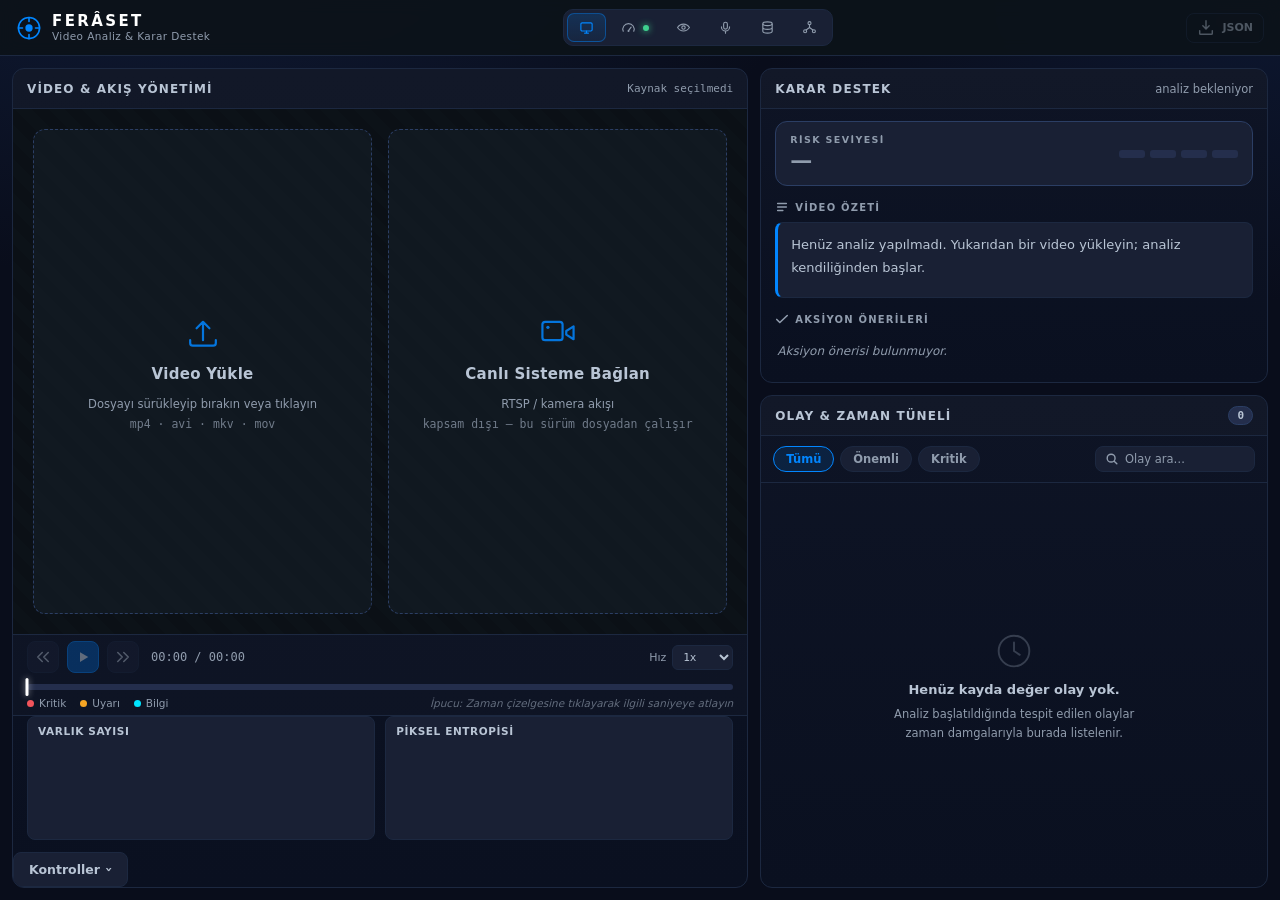
==== commit e353c203: "Merge branch 'agents' into main Resolve 6 file conflicts between PR #3 (charts/riskbar/agents screen" ====
--- a/gozcu/ui/web/index.html
+++ b/gozcu/ui/web/index.html
@@ -43,9 +43,13 @@
         <span>Operatöre Söyle</span>
         <i class="mod-badge hidden" id="navSayBadge">!</i>
       </button>
-      <button class="mod-btn" type="button" data-view="agents" title="Ajan mimarisi ve aralarındaki devir akışı — kısayol: 5">
-        <svg viewBox="0 0 24 24" class="ico"><circle cx="12" cy="5" r="2.4" fill="none" stroke="currentColor" stroke-width="1.8"/><circle cx="5" cy="18" r="2.4" fill="none" stroke="currentColor" stroke-width="1.8"/><circle cx="19" cy="18" r="2.4" fill="none" stroke="currentColor" stroke-width="1.8"/><path d="M10.4 6.9 6.6 15.9M13.6 6.9l3.8 9M7.4 18h9.2" stroke="currentColor" stroke-width="1.8" stroke-linecap="round"/></svg>
-        <span>Agents</span>
+      <button class="mod-btn" type="button" data-view="memory" title="Hafıza — yüklenen belgeler ve geçmiş analizler — kısayol: 5">
+        <svg viewBox="0 0 24 24" class="ico"><ellipse cx="12" cy="6" rx="7.5" ry="3" fill="none" stroke="currentColor" stroke-width="1.8"/><path d="M4.5 6v12c0 1.7 3.4 3 7.5 3s7.5-1.3 7.5-3V6M4.5 12c0 1.7 3.4 3 7.5 3s7.5-1.3 7.5-3" fill="none" stroke="currentColor" stroke-width="1.8"/></svg>
+        <span>Hafıza</span>
+      </button>
+      <button class="mod-btn" type="button" data-view="agents" title="Ajan mimarisi — kısayol: 6">
+        <svg viewBox="0 0 24 24" class="ico"><circle cx="12" cy="5" r="2.4" fill="none" stroke="currentColor" stroke-width="1.8"/><circle cx="5" cy="18" r="2.4" fill="none" stroke="currentColor" stroke-width="1.8"/><circle cx="19" cy="18" r="2.4" fill="none" stroke="currentColor" stroke-width="1.8"/><path d="M12 7.4V12M12 12 6.6 16M12 12l5.4 4" fill="none" stroke="currentColor" stroke-width="1.8" stroke-linecap="round"/></svg>
+        <span>Ajanlar</span>
       </button>
     </nav>
   </div>
@@ -122,6 +126,17 @@
           <!-- Gerçek çizim yolundan besleniyor: `player.js::drawBoxesAt` o an
                DOM'a koyduğu kutuyu sayıyor, ayrı bir tahmin yok. -->
           <span class="layer-count" id="layerCount">0 nesne</span>
+        </div>
+
+        <!-- Dikey risk göstergesi — o ana kadarki EN SON risk kararı
+             (`player.js::riskAt`, besleme kaynağı `kind:"risk"` girdileri).
+             4 gerçek seviye 3 görsel banda eşleniyor: Yüksek+Kritik AYNI
+             (kırmızı) bantta — yeni bir seviye uydurulmuyor, yalnız
+             görsel olarak birleştiriliyor. -->
+        <div class="risk-vbar hidden" id="riskVBar" title="O andaki risk seviyesi">
+          <i class="rv-seg" data-band="high"></i>
+          <i class="rv-seg" data-band="medium"></i>
+          <i class="rv-seg" data-band="low"></i>
         </div>
         <!-- Mockup'ın video üstü "CANLI BENCHMARK" HUD'ı (çıkarım/bellek/CPU
              halkası ve kıvrımlı sparkline) KALDIRILDI: üç sayının üçü de bu
@@ -179,66 +194,78 @@
           <div class="tl-markers" id="timelineMarkers"></div>
           <div class="tl-head" id="tlHead"></div>
         </div>
-        <!-- Kontroller ve üç noktalı gösterge TEK satırda: ikisi de kısa,
-             ayrı satırlarda ~40 px boşuna yükseklik yiyorlardı ve o
-             piksel videodan çalınıyordu. Kontroller açıldığında gövdesi
-             satırın altına sarıyor — yani yine videonun hemen altında. -->
-        <div class="stage-strip">
-          <div class="stage-foot">
-            <!-- İkincil kontroller tek açılır kümede: bağlam, akış bağlantısı,
-                 temizleme ve şartname §7 dayanıklılık tuşları. Koşu dosya
-                 seçilince kendiliğinden başlıyor; ayrı bir başlat tuşu yok. -->
-            <div class="actionbar">
-              <details class="stress-group">
-                <summary class="btn" title="Bağlam, akış ve şartname §7 dayanıklılık tuşları">Kontroller</summary>
-                <div class="stress-group-body">
-                  <button class="btn btn-sm" id="gatewayCutButton" type="button" disabled title="Görü kademesine kesinti enjekte eder">
-                    <svg viewBox="0 0 20 20" class="ico-sm"><path d="M9 15 15 9M4 12a3 3 0 0 1 3-3h2M18 12a3 3 0 0 0-3-3h-2M4 12a3 3 0 0 0 3 3h2M18 12a3 3 0 0 1-3 3h-2" fill="none" stroke="currentColor" stroke-width="1.6"/><path d="M3 3l14 14" stroke="currentColor" stroke-width="1.6"/></svg>
-                    Görü Bağlantısını Kes
-                  </button>
-                  <button class="btn btn-sm" id="gatewayRestoreButton" type="button" disabled title="Kesintiyi kaldırır ve telafiyi tetikler">
-                    <svg viewBox="0 0 20 20" class="ico-sm"><path d="M9 15 15 9" stroke="currentColor" stroke-width="1.6"/><path d="M7 12a3 3 0 0 1 3-3h2M14 12a3 3 0 0 1-3 3H9" fill="none" stroke="currentColor" stroke-width="1.6"/></svg>
-                    Görü Bağlantısını Geri Ver
-                  </button>
-                  <button class="btn btn-sm" id="stressContextButton" type="button" disabled>Bağlam Değiştir</button>
-                  <button class="btn btn-sm" id="stressFalseInfoButton" type="button" disabled>Yanlış Bilgi Ver</button>
-                  <button class="btn btn-sm" id="stressOverreachButton" type="button" disabled>Yetki Dışı İste</button>
-                  <button class="btn btn-sm" id="annotateButton" type="button" disabled title="Algı katmanının gördüğü kutuları videoya çizer — koşu bitince">
-                    <svg viewBox="0 0 20 20" class="ico-sm"><circle cx="10" cy="10" r="7.5" fill="none" stroke="currentColor" stroke-width="1.6"/><path d="M10 2.5v3M10 14.5v3M2.5 10h3M14.5 10h3" stroke="currentColor" stroke-width="1.6" stroke-linecap="round"/></svg>
-                    Kutuları Çiz
-                  </button>
-                  <button class="btn btn-sm" id="btnContext" type="button">
-                    <svg viewBox="0 0 20 20" class="ico-sm"><path d="M10 4v12M4 10h12" stroke="currentColor" stroke-width="1.8" stroke-linecap="round"/></svg>
-                    Bağlam Ekle
-                  </button>
-                  <button class="btn btn-sm" id="btnConnect" type="button">
-                    <svg viewBox="0 0 20 20" class="ico-sm"><path d="M8 12a3 3 0 0 0 4.2 0l2.3-2.3a3 3 0 0 0-4.2-4.2L9 6.7" fill="none" stroke="currentColor" stroke-width="1.7" stroke-linecap="round"/><path d="M12 8a3 3 0 0 0-4.2 0L5.5 10.3a3 3 0 0 0 4.2 4.2L11 13.3" fill="none" stroke="currentColor" stroke-width="1.7" stroke-linecap="round"/></svg>
-                    Bağlantı Sağla
-                  </button>
-                  <button class="btn btn-sm" id="btnDisconnect" type="button" disabled>
-                    <svg viewBox="0 0 20 20" class="ico-sm"><path d="M4 4l12 12" stroke="currentColor" stroke-width="1.8" stroke-linecap="round"/><path d="M8 12a3 3 0 0 0 4.2 0l2.3-2.3a3 3 0 0 0-.6-4.6" fill="none" stroke="currentColor" stroke-width="1.7" stroke-linecap="round"/><path d="M11.4 14.2 9.7 15.9a3 3 0 0 1-4.2-4.2L7 10.2" fill="none" stroke="currentColor" stroke-width="1.7" stroke-linecap="round"/></svg>
-                    Bağlantıyı Kes
-                  </button>
-                  <button class="btn btn-sm" id="btnClear" type="button">Temizle</button>
-                  <span class="muted-sm" id="annotateNote"></span>
-                </div>
-              </details>
+        <div class="tl-legend">
+          <span><i class="lg lg-crit"></i>Kritik</span>
+          <span><i class="lg lg-warn"></i>Uyarı</span>
+          <span><i class="lg lg-info"></i>Bilgi</span>
+          <span class="tl-tip">İpucu: Zaman çizelgesine tıklayarak ilgili saniyeye atlayın</span>
+        </div>
+      </div>
+
+      <!-- Video ile senkron iki canlı grafik — Görev: konsol genişletmesi.
+           Veri kaynağı GERÇEK: `/detections`'ın `label`'ı ve
+           `/entropy`'nin `motion.py::frame_entropy` çıktısı. -->
+      <div class="chart-row">
+        <div class="chart-panel">
+          <div class="chart-head">
+            <span>Varlık Sayısı</span>
+            <div class="chart-legend" id="entityChartLegend"></div>
+          </div>
+          <svg id="entityChartSvg" class="chart-svg" viewBox="0 0 600 140" preserveAspectRatio="none"></svg>
+        </div>
+        <div class="chart-panel">
+          <div class="chart-head"><span>Piksel Entropisi</span></div>
+          <svg id="entropyChartSvg" class="chart-svg" viewBox="0 0 600 140" preserveAspectRatio="none"></svg>
+        </div>
+      </div>
+
+      <div class="stage-foot">
+        <!-- İkincil kontroller tek açılır kümede: bağlam, akış bağlantısı,
+             temizleme ve şartname §7 dayanıklılık tuşları. Koşu dosya
+             seçilince kendiliğinden başlıyor; ayrı bir başlat tuşu yok. -->
+        <div class="actionbar">
+          <details class="stress-group">
+            <summary class="btn" title="Bağlam, akış ve şartname §7 dayanıklılık tuşları">Kontroller</summary>
+            <div class="stress-group-body">
+              <button class="btn btn-sm" id="gatewayCutButton" type="button" disabled title="Görü kademesine kesinti enjekte eder">
+                <svg viewBox="0 0 20 20" class="ico-sm"><path d="M9 15 15 9M4 12a3 3 0 0 1 3-3h2M18 12a3 3 0 0 0-3-3h-2M4 12a3 3 0 0 0 3 3h2M18 12a3 3 0 0 1-3 3h-2" fill="none" stroke="currentColor" stroke-width="1.6"/><path d="M3 3l14 14" stroke="currentColor" stroke-width="1.6"/></svg>
+                Görü Bağlantısını Kes
+              </button>
+              <button class="btn btn-sm" id="gatewayRestoreButton" type="button" disabled title="Kesintiyi kaldırır ve telafiyi tetikler">
+                <svg viewBox="0 0 20 20" class="ico-sm"><path d="M9 15 15 9" stroke="currentColor" stroke-width="1.6"/><path d="M7 12a3 3 0 0 1 3-3h2M14 12a3 3 0 0 1-3 3H9" fill="none" stroke="currentColor" stroke-width="1.6"/></svg>
+                Görü Bağlantısını Geri Ver
+              </button>
+              <button class="btn btn-sm" id="stressContextButton" type="button" disabled>Bağlam Değiştir</button>
+              <button class="btn btn-sm" id="stressFalseInfoButton" type="button" disabled>Yanlış Bilgi Ver</button>
+              <button class="btn btn-sm" id="stressOverreachButton" type="button" disabled>Yetki Dışı İste</button>
+              <button class="btn btn-sm" id="annotateButton" type="button" disabled title="Algı katmanının gördüğü kutuları videoya çizer — koşu bitince">
+                <svg viewBox="0 0 20 20" class="ico-sm"><circle cx="10" cy="10" r="7.5" fill="none" stroke="currentColor" stroke-width="1.6"/><path d="M10 2.5v3M10 14.5v3M2.5 10h3M14.5 10h3" stroke="currentColor" stroke-width="1.6" stroke-linecap="round"/></svg>
+                Kutuları Çiz
+              </button>
+              <button class="btn btn-sm" id="btnContext" type="button">
+                <svg viewBox="0 0 20 20" class="ico-sm"><path d="M10 4v12M4 10h12" stroke="currentColor" stroke-width="1.8" stroke-linecap="round"/></svg>
+                Bağlam Ekle
+              </button>
+              <button class="btn btn-sm" id="btnConnect" type="button">
+                <svg viewBox="0 0 20 20" class="ico-sm"><path d="M8 12a3 3 0 0 0 4.2 0l2.3-2.3a3 3 0 0 0-4.2-4.2L9 6.7" fill="none" stroke="currentColor" stroke-width="1.7" stroke-linecap="round"/><path d="M12 8a3 3 0 0 0-4.2 0L5.5 10.3a3 3 0 0 0 4.2 4.2L11 13.3" fill="none" stroke="currentColor" stroke-width="1.7" stroke-linecap="round"/></svg>
+                Bağlantı Sağla
+              </button>
+              <button class="btn btn-sm" id="btnDisconnect" type="button" disabled>
+                <svg viewBox="0 0 20 20" class="ico-sm"><path d="M4 4l12 12" stroke="currentColor" stroke-width="1.8" stroke-linecap="round"/><path d="M8 12a3 3 0 0 0 4.2 0l2.3-2.3a3 3 0 0 0-.6-4.6" fill="none" stroke="currentColor" stroke-width="1.7" stroke-linecap="round"/><path d="M11.4 14.2 9.7 15.9a3 3 0 0 1-4.2-4.2L7 10.2" fill="none" stroke="currentColor" stroke-width="1.7" stroke-linecap="round"/></svg>
+                Bağlantıyı Kes
+              </button>
+              <button class="btn btn-sm" id="btnClear" type="button">Temizle</button>
+              <span class="muted-sm" id="annotateNote"></span>
             </div>
-
-            <!-- Aktif bağlam değişkenleri -->
-            <div class="ctx-strip hidden" id="ctxStrip">
-              <span class="ctx-label">
-                <svg viewBox="0 0 16 16" class="ico-sm"><path d="M8 2 2 5v4c0 3 2.6 4.6 6 5 3.4-.4 6-2 6-5V5z" fill="none" stroke="currentColor" stroke-width="1.5" stroke-linejoin="round"/></svg>
-                AKTİF BAĞLAM
-              </span>
-              <div class="ctx-chips" id="ctxChips"></div>
-            </div>
-          </div>
-          <div class="tl-legend">
-            <span><i class="lg lg-crit"></i>Kritik</span>
-            <span><i class="lg lg-warn"></i>Uyarı</span>
-            <span><i class="lg lg-info"></i>Bilgi</span>
-            <span class="tl-tip">İpucu: Zaman çizelgesine tıklayarak ilgili saniyeye atlayın</span>
+          </details>
+
+          <!-- Aktif bağlam değişkenleri -->
+          <div class="ctx-strip hidden" id="ctxStrip">
+            <span class="ctx-label">
+              <svg viewBox="0 0 16 16" class="ico-sm"><path d="M8 2 2 5v4c0 3 2.6 4.6 6 5 3.4-.4 6-2 6-5V5z" fill="none" stroke="currentColor" stroke-width="1.5" stroke-linejoin="round"/></svg>
+              AKTİF BAĞLAM
+            </span>
+            <div class="ctx-chips" id="ctxChips"></div>
           </div>
         </div>
       </div>
@@ -494,31 +521,6 @@
      pencere defteri. Hiçbiri SSE'nin tam-durumunda YOK — üçü de kendi
      salt-okunur uçlarından (`/handoffs`, `/actions`, `/windows`)
      çekiliyor. -->
-<!-- Ajan mimarisi ve GERÇEK devir akışı (Görev raporu §3). Hareket
-     uydurulmuyor: yalnız devir taşımış kenarlar akıyor, devir görmemiş
-     kenar sönük ve hareketsiz duruyor. -->
-<section class="view page hidden" id="viewAgents">
-  <div class="page-head">
-    <div class="page-title">
-      <h1>
-        <svg viewBox="0 0 24 24" class="page-ico"><circle cx="12" cy="5" r="2.4" fill="none" stroke="currentColor" stroke-width="1.8"/><circle cx="5" cy="18" r="2.4" fill="none" stroke="currentColor" stroke-width="1.8"/><circle cx="19" cy="18" r="2.4" fill="none" stroke="currentColor" stroke-width="1.8"/><path d="M10.4 6.9 6.6 15.9M13.6 6.9l3.8 9M7.4 18h9.2" stroke="currentColor" stroke-width="1.8" stroke-linecap="round"/></svg>
-        Ajan Mimarisi
-      </h1>
-      <p>Sekiz ajan ve aralarındaki devir akışı. Akan kenarlar bu koşuda
-        <b>gerçekten</b> devir taşımış olanlar; sönük kenarlar hiç
-        çalışmadı — hareket mimariyi süslemiyor, ölçüyor.</p>
-    </div>
-    <div class="page-tools">
-      <span class="chip" id="agentHandoffCount">0 devir</span>
-    </div>
-  </div>
-  <div class="agent-canvas-wrap">
-    <svg class="agent-canvas" id="agentCanvas" viewBox="0 0 1000 420"
-         role="img" aria-label="Ajan mimarisi ve devir akış şeması"></svg>
-    <p class="agent-empty hidden" id="agentEmpty">Bu koşuda henüz devir yok — şema mimariyi gösteriyor, akış değil.</p>
-  </div>
-</section>
-
 <section class="view page hidden" id="viewTrace">
   <div class="page-head">
     <div class="page-title">
@@ -625,6 +627,153 @@
   </div>
 </section>
 
+<!-- ============ GÖRÜNÜM 4 · HAFIZA (VERİ DEPOLAMA) ============
+     İki sütun, iki AYRI soru:
+
+       Sol  — sisteme İNSANIN koyduğu referans belgeleri. Yükleniyor,
+              saklanıyor ve epizodik hafızaya gömülmeye çalışılıyor.
+       Sağ  — sisteme SİSTEMİN koyduğu koşu raporları. Koşu bitince
+              `gozcu/library.py` diske yazıyor.
+
+     İkisi de `/api/library/*`'tan geliyor ve ikisi de GERÇEK dosya: bu
+     ekranda örnek/temsilî satır YOK. Kütüphane boşsa boş görünür. -->
+<section class="view page hidden" id="viewMemory">
+  <div class="page-head">
+    <div class="page-title">
+      <h1>
+        <svg viewBox="0 0 24 24" class="page-ico"><ellipse cx="12" cy="6" rx="7.5" ry="3" fill="none" stroke="currentColor" stroke-width="1.8"/><path d="M4.5 6v12c0 1.7 3.4 3 7.5 3s7.5-1.3 7.5-3V6M4.5 12c0 1.7 3.4 3 7.5 3s7.5-1.3 7.5-3" fill="none" stroke="currentColor" stroke-width="1.8"/></svg>
+        Hafıza &amp; Veri Depolama
+      </h1>
+      <p>Solda sisteme <b>bizim yüklediğimiz</b> referans belgeleri, sağda
+         daha önce <b>analiz edilmiş</b> koşuların raporları. Belgeler
+         yüklendiğinde epizodik hafızaya gömülmeye çalışılır; gömülemeyen
+         belge listede kalır ve durumu açıkça yazar.</p>
+    </div>
+    <div class="page-tools">
+      <span class="mem-backend" id="memBackend" title="Epizodik hafızanın gerçekten yazıldığı yer">—</span>
+    </div>
+  </div>
+
+  <div class="page-body mem-body">
+    <!-- ---------- SOL · KENDİ YÜKLEDİKLERİMİZ ---------- -->
+    <div class="panel mem-panel">
+      <div class="panel-head">
+        <h2>Kendi Yüklediklerimiz</h2>
+        <span class="count-badge" id="docCount">0</span>
+        <span class="muted-sm mem-head-note">referans belgeleri</span>
+      </div>
+
+      <div class="mem-drop" id="docDrop" tabindex="0" role="button"
+           title="Dosyayı sürükleyip bırakın veya tıklayın">
+        <svg viewBox="0 0 48 48" class="drop-ico"><path d="M24 34V14m0 0-7 7m7-7 7 7M10 34v3a3 3 0 0 0 3 3h22a3 3 0 0 0 3-3v-3" fill="none" stroke="currentColor" stroke-width="2.4" stroke-linecap="round" stroke-linejoin="round"/></svg>
+        <span class="drop-title">Belge Yükle</span>
+        <span class="drop-hint">Talimat, prosedür, vardiya notu<br><i>md · txt · json · csv · pdf</i></span>
+      </div>
+      <input type="file" id="docFile" hidden multiple />
+
+      <div class="mem-list" id="docList">
+        <div class="empty-state" id="docEmpty">
+          <svg viewBox="0 0 48 48" class="empty-ico"><path d="M14 8h13l7 7v25a2 2 0 0 1-2 2H14a2 2 0 0 1-2-2V10a2 2 0 0 1 2-2z" fill="none" stroke="currentColor" stroke-width="2" stroke-linejoin="round"/><path d="M27 8v8h7M18 26h12M18 32h8" fill="none" stroke="currentColor" stroke-width="2" stroke-linecap="round"/></svg>
+          <p>Henüz belge yüklenmedi.</p>
+          <span>Yüklediğiniz talimat ve prosedürler burada listelenir; ajan
+                bunları emsal ararken kullanabilir.</span>
+        </div>
+      </div>
+    </div>
+
+    <!-- ---------- SAĞ · ANALİZ EDİLENLER ---------- -->
+    <div class="panel mem-panel">
+      <div class="panel-head">
+        <h2>Analiz Edilenler</h2>
+        <span class="count-badge" id="reportCount">0</span>
+        <span class="muted-sm mem-head-note">koşu raporları (JSON)</span>
+        <button class="btn btn-sm mem-refresh" id="memRefresh" type="button" title="Listeyi yenile">
+          <svg viewBox="0 0 20 20" class="ico-sm"><path d="M16.5 10a6.5 6.5 0 1 1-1.9-4.6" fill="none" stroke="currentColor" stroke-width="1.7" stroke-linecap="round"/><path d="M16.5 3v4h-4" fill="none" stroke="currentColor" stroke-width="1.7" stroke-linecap="round" stroke-linejoin="round"/></svg>
+          Yenile
+        </button>
+      </div>
+
+      <div class="mem-list" id="reportList">
+        <div class="empty-state" id="reportEmpty">
+          <svg viewBox="0 0 48 48" class="empty-ico"><circle cx="24" cy="24" r="16" fill="none" stroke="currentColor" stroke-width="2"/><path d="M24 15v9l6 4" fill="none" stroke="currentColor" stroke-width="2" stroke-linecap="round" stroke-linejoin="round"/></svg>
+          <p>Henüz analiz edilmiş koşu yok.</p>
+          <span>Bir video analiz edilip tamamlandığında raporu buraya yazılır
+                ve burada kalır.</span>
+        </div>
+      </div>
+    </div>
+  </div>
+</section>
+
+<!-- ============ GÖRÜNÜM 5 · AJANLAR ============
+     Sistemin ajan mimarisi. Akış sahnesi `js/agents.js`'in ÇİZDİĞİ gerçek
+     düğüm/kenar grafiği (`AGENTS`/`EDGES`) — burada ikinci bir kopyası
+     yok. Rozet akışın DEMO mu CANLI mı olduğunu söylüyor
+     (`agents.js::createAgents`, `#agentsFlowMode`); bugün demo — bkz. o
+     dosyanın başlığındaki gerekçe. -->
+<section class="view page hidden" id="viewAgents">
+  <div class="page-head">
+    <div class="page-title">
+      <h1>
+        <svg viewBox="0 0 24 24" class="page-ico"><circle cx="12" cy="5" r="2.4" fill="none" stroke="currentColor" stroke-width="1.8"/><circle cx="5" cy="18" r="2.4" fill="none" stroke="currentColor" stroke-width="1.8"/><circle cx="19" cy="18" r="2.4" fill="none" stroke="currentColor" stroke-width="1.8"/><path d="M12 7.4V12M12 12 6.6 16M12 12l5.4 4" fill="none" stroke="currentColor" stroke-width="1.8" stroke-linecap="round"/></svg>
+        Ajanlar
+      </h1>
+      <p>Kararı üreten ajan zinciri ve aralarındaki devir hatları. Bir düğümün
+         <b>üstüne gelin</b>, ne yaptığını anlatsın. Kablolardaki hareket bu
+         sayfada <b>temsilîdir</b> — rozet bunu açıkça söylüyor; gerçek
+         devirler Şeffaflık sayfasındaki Devir Defteri'nde.</p>
+    </div>
+  </div>
+
+  <div class="page-body agents-body">
+    <div class="agents-stage">
+      <span class="ag-mode" id="agentsFlowMode"></span>
+      <div class="ag-legend" id="agentsLegend"></div>
+      <svg id="agentsSvg" viewBox="0 0 960 560" preserveAspectRatio="xMidYMid meet"></svg>
+
+      <!-- Yakınlaştırma — `viewBox`'ı `js/agents.js` değiştiriyor. Fare
+           tekerleği ve sürükleyerek kaydırma da aynı yerde. -->
+      <div class="ag-zoom">
+        <button class="ag-zoom-btn" id="agentsZoomOut" type="button" title="Uzaklaştır (fare tekerleği)">
+          <svg viewBox="0 0 20 20" class="ico-sm"><path d="M5 10h10" stroke="currentColor" stroke-width="2" stroke-linecap="round"/></svg>
+        </button>
+        <span class="ag-zoom-level" id="agentsZoomLevel">%100</span>
+        <button class="ag-zoom-btn" id="agentsZoomIn" type="button" title="Yakınlaştır (fare tekerleği)">
+          <svg viewBox="0 0 20 20" class="ico-sm"><path d="M10 5v10M5 10h10" stroke="currentColor" stroke-width="2" stroke-linecap="round"/></svg>
+        </button>
+        <button class="ag-zoom-btn" id="agentsZoomReset" type="button" title="Görünümü sıfırla">
+          <svg viewBox="0 0 20 20" class="ico-sm"><path d="M16.5 10a6.5 6.5 0 1 1-1.9-4.6" fill="none" stroke="currentColor" stroke-width="1.8" stroke-linecap="round"/><path d="M16.5 3v4h-4" fill="none" stroke="currentColor" stroke-width="1.8" stroke-linecap="round" stroke-linejoin="round"/></svg>
+        </button>
+      </div>
+
+      <!-- Bilgi kutusu — içeriği `js/agents.js::showTip` dolduruyor
+           (`AGENTS[].desc`). Metinler burada YAZILI DEĞİL: bir kopya yeter. -->
+      <div class="ag-tip hidden" id="agentsTip" role="tooltip"></div>
+    </div>
+  </div>
+</section>
+
+<!-- ============ KÜTÜPHANE GÖRÜNTÜLEYİCİ ============
+     Hem belge içeriği hem rapor JSON'u burada açılıyor. `#jsonModal`
+     KULLANILMIYOR: orası teslim edilen çıktının modalı ve indirme tuşları
+     canlı koşunun yüküne bağlı — ikisini tek modala bindirmek o tuşları
+     iki farklı anlama gelir hâle getirirdi. -->
+<div class="modal-backdrop hidden" id="libraryModal">
+  <div class="modal">
+    <div class="modal-head">
+      <h3 id="libraryModalTitle">İçerik</h3>
+      <button class="icon-btn" id="closeLibraryModal" type="button" title="Kapat">
+        <svg viewBox="0 0 24 24" class="ico"><path d="M6 6l12 12M18 6 6 18" stroke="currentColor" stroke-width="2" stroke-linecap="round"/></svg>
+      </button>
+    </div>
+    <pre class="json-view" id="libraryView"></pre>
+    <div class="modal-foot">
+      <button class="btn btn-ghost" id="libraryCopyButton" type="button">Panoya Kopyala</button>
+      <button class="btn btn-primary" id="libraryDownloadButton" type="button">İndir</button>
+    </div>
+  </div>
+</div>
+
 <!-- ============ JSON MODALI ============ -->
 <div class="modal-backdrop hidden" id="jsonModal">
   <div class="modal">
--- a/gozcu/ui/web/css/styles.css
+++ b/gozcu/ui/web/css/styles.css
@@ -3,24 +3,46 @@
    Tamamen yerel: harici font / CDN bağımlılığı yoktur.
    ========================================================= */
 
+/* Renk teması noleakdefence.com'un `:root` bloğundan alındı; oradaki HSL
+   değerleri hex'e BİREBİR çevrildi (kaynak hesap yorumda). Ekran
+   görüntüsünden göz kararı seçilmedi — bir marka paleti tahmin edilerek
+   kopyalanırsa her ekranda azıcık kayar.
+
+   RİSK RENKLERİ BU PALETTEN DEĞİL. `Düşük/Orta/Yüksek/Kritik`in gerçek
+   renkleri sunucuda (`gozcu/ui/feed.py::RISK_COLORS`) ve tele
+   `/api/meta.risk_colors` ile çıkıyor; aşağıdaki `--crit`/`--warn`/`--ok`
+   yalnız KABUK renkleri (efsane noktaları, kenarlıklar, dikey gösterge).
+   İkisi zaten ayrı iki tablo ve öyle kalıyor: güvenlik anlamı taşıyan
+   yeşil/turuncu/kırmızıya marka teması adına dokunulmadı. */
 :root {
-  --bg:        #0a0e13;
-  --panel:     #111820;
-  --panel-2:   #16202b;
-  --panel-3:   #1c2836;
-  --border:    #23303f;
-  --border-2:  #2e3e51;
-
-  --text:      #e8eef5;
-  --text-2:    #b3c2d3;
-  --muted:     #7d8fa4;
-
-  --accent:    #2dd4bf;
-  --accent-dk: #0f766e;
+  --bg:        #090d1b;   /* hsl(225 50%  7%) · background */
+  --panel:     #0e1425;   /* hsl(225 45% 10%) · card       */
+  --panel-2:   #192034;   /* hsl(225 35% 15%) · secondary  */
+  --panel-3:   #242e4c;   /* üstüne gelme kademesi         */
+  --border:    #1c2840;   /* hsl(220 40% 18%) · border     */
+  --border-2:  #2b3e64;
+
+  --text:      #ffffff;   /* hsl(0 0% 100%)   · foreground */
+  --text-2:    #b9c5d5;
+  --muted:     #909cad;
+
+  --accent:    #0286ff;   /* referansın marka mavisi (`--gradient-primary`) */
+  --accent-dk: #0159b3;   /* dolu düğme zemini */
+  /* Camgöbeği vurgusu — referansta `shadow-[0_0_15px_#00e5ff]` olarak
+     geçiyor; `--info` ile AYNI değer değil, ayrı bir amaç: bu vurgu,
+     o bir olay seviyesi. */
+  --accent-2:  #17cfb0;   /* hsl(170 80% 45%) · referansın turkuazı */
   --crit:      #f2545b;
   --warn:      #f5a524;
   --ok:        #3ecf8e;
-  --info:      #4aa8ff;
+  --info:      #00e5ff;   /* referansın camgöbeği vurgusu */
+
+  /* Üstüne gelince kenarları parlatan efekt — referansın
+     `0 0 20px rgba(2,134,255,…)` ailesinden. Tek yerde tanımlı ki bütün
+     kartlar aynı yoğunlukta parlasın. */
+  --glow:      0 0 20px rgba(2, 134, 255, .28);
+  --glow-soft: 0 0 14px rgba(2, 134, 255, .18);
+  --gradient-primary: linear-gradient(135deg, #0286ff, #17cfb0);
 
   --radius:    12px;
   --radius-sm: 8px;
@@ -35,8 +57,8 @@
 body {
   font-family: var(--sans);
   background:
-    radial-gradient(1100px 620px at 12% -12%, #16232f 0%, transparent 62%),
-    radial-gradient(900px 520px at 100% 0%, #14202c 0%, transparent 58%),
+    radial-gradient(1100px 620px at 12% -12%, #101c38 0%, transparent 62%),
+    radial-gradient(900px 520px at 100% 0%, #0d1730 0%, transparent 58%),
     var(--bg);
   color: var(--text);
   font-size: 14px;
@@ -126,13 +148,14 @@
 .col-left > * { flex-shrink: 0; }
 
 .panel {
-  background: linear-gradient(180deg, var(--panel) 0%, #0f151d 100%);
+  background: linear-gradient(180deg, var(--panel) 0%, #0a1020 100%);
   border: 1px solid var(--border);
   border-radius: var(--radius);
   display: flex;
   flex-direction: column;
   min-height: 0;
   overflow: hidden;
+  transition: border-color .18s ease, box-shadow .18s ease;
 }
 
 .panel-head {
@@ -195,7 +218,7 @@
 .drop-card:hover {
   border-color: var(--accent);
   color: var(--text);
-  background: rgba(45, 212, 191, .06);
+  background: rgba(2,134,255, .06);
   transform: translateY(-2px);
 }
 .drop-ico { width: 44px; height: 44px; color: var(--accent); opacity: .85; }
@@ -215,7 +238,7 @@
   position: absolute;
   border: 2px solid var(--info);
   border-radius: 3px;
-  box-shadow: 0 0 0 1px rgba(0,0,0,.55), inset 0 0 12px rgba(74,168,255,.12);
+  box-shadow: 0 0 0 1px rgba(0,0,0,.55), inset 0 0 12px rgba(0,229,255,.12);
   animation: boxIn .18s ease;
 }
 @keyframes boxIn { from { opacity: 0; transform: scale(.97); } }
@@ -263,7 +286,7 @@
   cursor: pointer; transition: .15s;
 }
 .layer-btn:hover { color: var(--text-2); background: rgba(255,255,255,.05); }
-.layer-btn.on { color: var(--accent); background: rgba(45,212,191,.12); border-color: rgba(45,212,191,.35); }
+.layer-btn.on { color: var(--accent); background: rgba(2,134,255,.12); border-color: rgba(2,134,255,.35); }
 .layer-count {
   font-family: var(--mono); font-size: 9.5px; color: var(--muted);
   padding-left: 7px; border-left: 1px solid var(--border); white-space: nowrap;
@@ -294,7 +317,7 @@
 
 .spinner {
   width: 38px; height: 38px; border-radius: 50%;
-  border: 3px solid rgba(45,212,191,.18);
+  border: 3px solid rgba(2,134,255,.18);
   border-top-color: var(--accent);
   animation: spin .8s linear infinite;
 }
@@ -326,8 +349,8 @@
 }
 .icon-btn:hover:not(:disabled) { background: var(--panel-3); color: var(--text); border-color: var(--border-2); }
 .icon-btn:disabled { opacity: .4; cursor: not-allowed; }
-.icon-btn-primary { background: var(--accent-dk); border-color: var(--accent); color: #d9fff9; }
-.icon-btn-primary:hover:not(:disabled) { background: var(--accent); color: #06231f; }
+.icon-btn-primary { background: var(--accent-dk); border-color: var(--accent); color: #dbeeff; }
+.icon-btn-primary:hover:not(:disabled) { background: var(--accent); color: #041b33; }
 .icon-btn.rec { background: rgba(242,84,91,.16); border-color: var(--crit); color: var(--crit); }
 
 .time-readout { font-family: var(--mono); font-size: 12px; color: var(--muted); margin-left: 4px; }
@@ -386,6 +409,48 @@
 .lg-warn { background: var(--warn); }
 .lg-info { background: var(--info); }
 .tl-tip { margin-left: auto; font-style: italic; opacity: .65; }
+
+/* ================== CANLI GRAFİKLER (video altı) ================== */
+.chart-row {
+  flex: none; display: flex; gap: 10px;
+  padding: 0 14px 12px;
+  border-top: 1px solid var(--border);
+}
+.chart-panel {
+  flex: 1; min-width: 0;
+  background: var(--panel-2); border: 1px solid var(--border);
+  border-radius: var(--radius-sm);
+  padding: 8px 10px 4px;
+}
+.chart-head {
+  display: flex; align-items: center; justify-content: space-between;
+  font-size: 10.5px; font-weight: 700; letter-spacing: .6px;
+  color: var(--text-2); text-transform: uppercase; margin-bottom: 4px;
+}
+.chart-legend { display: flex; gap: 8px; flex-wrap: wrap; }
+.chart-legend-item {
+  display: flex; align-items: center; gap: 4px;
+  font-size: 9.5px; font-weight: 600; color: var(--muted);
+  text-transform: none; letter-spacing: 0;
+}
+.chart-legend-swatch { width: 8px; height: 8px; border-radius: 2px; flex: none; }
+.chart-svg { width: 100%; height: 68px; display: block; }
+.chart-empty-text { fill: var(--muted); font-size: 11px; font-family: var(--sans); }
+
+/* ================== DİKEY RİSK GÖSTERGESİ (video üstü) ================== */
+.risk-vbar {
+  position: absolute; top: 12px; right: 12px; z-index: 4;
+  display: flex; flex-direction: column; gap: 3px;
+  background: rgba(10,14,19,.82); backdrop-filter: blur(6px);
+  border: 1px solid var(--border); border-radius: var(--radius-sm);
+  padding: 6px;
+}
+/* Katman şeridi zaten aynı köşede — göstergeyi onun altına indiriyoruz. */
+.layer-ctrl:not(.hidden) ~ .risk-vbar { top: 52px; }
+.rv-seg { width: 22px; height: 12px; border-radius: 3px; background: var(--panel-3); transition: .2s; }
+.rv-seg[data-active="true"][data-band="low"]    { background: var(--ok); }
+.rv-seg[data-active="true"][data-band="medium"] { background: var(--warn); }
+.rv-seg[data-active="true"][data-band="high"]   { background: var(--crit); box-shadow: 0 0 8px rgba(242,84,91,.6); }
 
 /* ================== BUTON ÇUBUĞU ================== */
 .actionbar { flex: none; display: flex; flex-wrap: wrap; gap: 8px; }
@@ -470,7 +535,7 @@
 .rsn-tool {
   display: inline-flex; align-items: center; gap: 5px; margin-top: 3px;
   font-size: 10px; font-weight: 700;
-  background: rgba(45,212,191,.1); border: 1px solid rgba(45,212,191,.3);
+  background: rgba(2,134,255,.1); border: 1px solid rgba(2,134,255,.3);
   color: var(--accent); padding: 1px 7px; border-radius: 4px;
 }
 .rsn-tool.ctx { background: rgba(167,139,250,.12); border-color: rgba(167,139,250,.35); color: #c4b3ff; }
@@ -497,7 +562,7 @@
 
 .tool-spin {
   width: 15px; height: 15px; flex: none; border-radius: 50%;
-  border: 2px solid rgba(45,212,191,.2); border-top-color: var(--accent);
+  border: 2px solid rgba(2,134,255,.2); border-top-color: var(--accent);
   animation: spin .7s linear infinite;
 }
 .tool-check { width: 16px; height: 16px; flex: none; color: var(--ok); }
@@ -549,8 +614,8 @@
 /* ---- Proaktif ajan sorusu ---- */
 .chat-ask {
   align-self: flex-start; max-width: 92%;
-  background: linear-gradient(180deg, rgba(45,212,191,.10), rgba(45,212,191,.04));
-  border: 1px solid rgba(45,212,191,.34);
+  background: linear-gradient(180deg, rgba(2,134,255,.10), rgba(2,134,255,.04));
+  border: 1px solid rgba(2,134,255,.34);
   border-left: 3px solid var(--accent);
   border-radius: 10px; padding: 10px 12px;
   animation: askIn .26s cubic-bezier(.2,.9,.3,1.15);
@@ -573,7 +638,7 @@
   cursor: pointer; transition: .15s; border: 1px solid;
 }
 .ask-yes { background: var(--accent-dk); border-color: var(--accent); color: #eafffb; }
-.ask-yes:hover { background: var(--accent); color: #06231f; }
+.ask-yes:hover { background: var(--accent); color: #041b33; }
 .ask-no  { background: transparent; border-color: var(--border-2); color: var(--text-2); }
 .ask-no:hover  { background: rgba(242,84,91,.12); border-color: var(--crit); color: #ff9aa1; }
 .ask-defer { background: transparent; border-color: var(--border); color: var(--muted); }
@@ -701,7 +766,7 @@
 }
 .prio-critical { background: rgba(242,84,91,.16); color: var(--crit); border: 1px solid rgba(242,84,91,.4); }
 .prio-high     { background: rgba(245,165,36,.14); color: var(--warn); border: 1px solid rgba(245,165,36,.35); }
-.prio-normal   { background: rgba(74,168,255,.13); color: var(--info); border: 1px solid rgba(74,168,255,.32); }
+.prio-normal   { background: rgba(0,229,255,.13); color: var(--info); border: 1px solid rgba(0,229,255,.32); }
 
 .action-text { flex: 1; }
 .action-confirm {
@@ -710,7 +775,7 @@
   background: var(--accent-dk); border: 1px solid var(--accent); color: #eafffb;
   transition: .15s;
 }
-.action-confirm:hover { background: var(--accent); color: #06231f; }
+.action-confirm:hover { background: var(--accent); color: #041b33; }
 .action-item.done .action-confirm { background: transparent; color: var(--ok); border-color: var(--accent-dk); }
 
 .empty-hint { font-size: 12px; color: var(--muted); padding: 10px 2px; font-style: italic; }
@@ -729,7 +794,7 @@
   font-family: inherit; cursor: pointer; transition: .15s;
 }
 .chip:hover { color: var(--text-2); border-color: var(--border-2); }
-.chip-on { background: rgba(45,212,191,.13); border-color: var(--accent); color: var(--accent); }
+.chip-on { background: rgba(2,134,255,.13); border-color: var(--accent); color: var(--accent); }
 
 .search {
   margin-left: auto; display: flex; align-items: center; gap: 6px;
@@ -754,7 +819,7 @@
   cursor: pointer; transition: .15s;
 }
 .event-item:hover { background: var(--panel-3); border-color: var(--border-2); transform: translateX(2px); }
-.event-item.active { background: rgba(45,212,191,.08); border-color: var(--accent); }
+.event-item.active { background: rgba(2,134,255,.08); border-color: var(--accent); }
 .event-item.sev-critical { border-left-color: var(--crit); }
 .event-item.sev-warning  { border-left-color: var(--warn); }
 .event-item.sev-info     { border-left-color: var(--info); }
@@ -774,7 +839,7 @@
 }
 .tag-critical { background: rgba(242,84,91,.15); color: var(--crit); }
 .tag-warning  { background: rgba(245,165,36,.14); color: var(--warn); }
-.tag-info     { background: rgba(74,168,255,.13); color: var(--info); }
+.tag-info     { background: rgba(0,229,255,.13); color: var(--info); }
 
 .ev-phase {
   font-size: 9.5px; letter-spacing: .5px; color: var(--muted);
@@ -863,7 +928,7 @@
 .json-view .k { color: var(--accent); }
 .json-view .s { color: #a5d6a7; }
 .json-view .n { color: #f5a524; }
-.json-view .b { color: #4aa8ff; }
+.json-view .b { color: #00e5ff; }
 
 .modal-foot {
   flex: none; display: flex; justify-content: flex-end; gap: 8px;
@@ -906,8 +971,8 @@
 .mod-btn .ico { width: 15px; height: 15px; }
 .mod-btn:hover { color: var(--text-2); background: rgba(255,255,255,.04); }
 .mod-btn.on {
-  background: linear-gradient(180deg, rgba(45,212,191,.17), rgba(45,212,191,.06));
-  border-color: rgba(45,212,191,.42); color: var(--accent);
+  background: linear-gradient(180deg, rgba(2,134,255,.17), rgba(2,134,255,.06));
+  border-color: rgba(2,134,255,.42); color: var(--accent);
 }
 
 .mod-live {
@@ -935,7 +1000,7 @@
 .page-head {
   flex: none; display: flex; align-items: flex-start; gap: 16px;
   padding: 14px 16px; border-radius: var(--radius);
-  background: linear-gradient(180deg, var(--panel) 0%, #0f151d 100%);
+  background: linear-gradient(180deg, var(--panel) 0%, #0a1020 100%);
   border: 1px solid var(--border);
 }
 .page-title h1 {
@@ -1138,12 +1203,12 @@
 
 .hud-more {
   width: 100%; margin-top: 3px; padding: 4px;
-  background: rgba(45,212,191,.08); border: 1px solid rgba(45,212,191,.25);
+  background: rgba(2,134,255,.08); border: 1px solid rgba(2,134,255,.25);
   border-radius: 5px; color: var(--accent);
   font-family: inherit; font-size: 10px; font-weight: 700; cursor: pointer;
   transition: .15s;
 }
-.hud-more:hover { background: rgba(45,212,191,.18); }
+.hud-more:hover { background: rgba(2,134,255,.18); }
 
 /* =========================================================
    ŞEFFAFLIK SAYFASI
@@ -1174,11 +1239,11 @@
   background: var(--muted); transition: .2s;
 }
 .switch input:checked + .switch-track {
-  background: rgba(45,212,191,.22); border-color: var(--accent);
+  background: rgba(2,134,255,.22); border-color: var(--accent);
 }
 .switch input:checked + .switch-track .switch-knob {
   transform: translateX(17px); background: var(--accent);
-  box-shadow: 0 0 8px rgba(45,212,191,.7);
+  box-shadow: 0 0 8px rgba(2,134,255,.7);
 }
 .switch input:focus-visible + .switch-track { outline: 2px solid var(--accent); outline-offset: 2px; }
 .switch-label { font-size: 12px; font-weight: 600; color: var(--text-2); }
@@ -1265,7 +1330,7 @@
 .chain-tool {
   display: inline-block; margin-top: 6px;
   font-family: var(--mono); font-size: 10px; font-weight: 700;
-  background: rgba(45,212,191,.1); border: 1px solid rgba(45,212,191,.3);
+  background: rgba(2,134,255,.1); border: 1px solid rgba(2,134,255,.3);
   color: var(--accent); padding: 1px 7px; border-radius: 4px;
 }
 .chain-reply {
@@ -1442,7 +1507,7 @@
 .file-hint { max-width: 210px; overflow: hidden; text-overflow: ellipsis; white-space: nowrap; }
 .say-note { display: block; padding: 0 12px 8px; min-height: 14px; }
 .run-id { font-family: var(--mono); font-size: 10.5px; color: var(--muted); }
-.stage-empty.is-dragging .drop-card { border-color: var(--accent); background: rgba(45,212,191,.07); }
+.stage-empty.is-dragging .drop-card { border-color: var(--accent); background: rgba(2,134,255,.07); }
 
 /* Katman tuşları: kutuları/etiketleri gizlemek saf bir görünüm kararı, bu
    yüzden `player.js`'e dokunmadan sınıfla yapılıyor — çizim tarafı aynı. */
@@ -1828,102 +1893,6 @@
   .riskbar[data-level="Kritik"] { animation: none; }
 }
 
-/* =========================================================
-   Agents ekranı — ajan mimarisi ve devir akışı (Görev raporu §3)
-   ========================================================= */
-
-.agent-canvas-wrap {
-  flex: 1;
-  min-height: 0;
-  margin-top: 12px;
-  padding: 12px;
-  border-radius: var(--radius);
-  background: var(--panel);
-  border: 1px solid var(--border);
-  overflow: auto;          /* dar ekranda şema kırpılmasın, kaysın */
-}
-
-.agent-canvas {
-  width: 100%;
-  min-width: 720px;        /* bu genişliğin altında düğüm başlıkları binişir */
-  height: auto;
-  display: block;
-}
-
-/* -- düğümler ------------------------------------------------------- */
-
-.agent-node rect {
-  fill: var(--panel-2);
-  stroke: var(--border-2);
-  stroke-width: 1;
-}
-
-/* Bu koşuda gerçekten devir görmüş ajan. Ayrım renk değil ÇERÇEVE:
-   sessiz bir ajanı da renklendirmek "çalıştı" diye okunurdu. */
-.agent-node.on rect {
-  fill: var(--panel-3);
-  stroke: var(--accent);
-}
-
-.agent-node-mark { font-size: 20px; }
-
-.agent-node-title {
-  font-family: var(--sans);
-  font-size: 13px;
-  font-weight: 600;
-  fill: var(--text);
-}
-
-.agent-node-id {
-  font-family: var(--mono);
-  font-size: 10px;
-  fill: var(--muted);
-}
-
-.agent-node-state {
-  font-family: var(--mono);
-  font-size: 10px;
-  fill: var(--muted);
-}
-
-.agent-node.on .agent-node-state { fill: var(--accent); }
-
-/* -- kenarlar ve akan sinyal ---------------------------------------- */
-
-.agent-edge {
-  stroke: var(--border-2);
-  stroke-width: 1.5;
-  stroke-dasharray: 4 4;   /* devir GÖRMEMİŞ kenar: kesikli ve hareketsiz */
-}
-
-.agent-edge.on {
-  stroke: var(--accent-dk);
-  stroke-width: 2;
-  stroke-dasharray: none;
-}
-
-.agent-flow { fill: var(--accent); }
-
-.agent-edge-count {
-  font-family: var(--mono);
-  font-size: 11px;
-  fill: var(--text-2);
-}
-
-.agent-empty {
-  margin-top: 10px;
-  font-size: 12px;
-  color: var(--muted);
-  text-align: center;
-}
-
-/* Hareket bir bilgi taşıyor ama zorunlu değil: hareket hassasiyeti açık
-   olan kullanıcıda sinyal noktaları duruyor, kenarın "etkin" olduğu
-   rengiyle zaten okunuyor. */
-@media (prefers-reduced-motion: reduce) {
-  .agent-flow { display: none; }
-}
-
 /* Grafiklerin üstündeki dikey oynatma imleci: grafik baştan tam çizili
    olduğu için "videonun nerede olduğu" bilgisini taşıyan tek şey bu. */
 .chart-playhead {
@@ -1932,3 +1901,305 @@
   stroke-dasharray: 3 3;
   opacity: .85;
 }
+
+/* =========================================================
+   HAFIZA & VERİ DEPOLAMA — iki sütun, iki ayrı soru.
+   Sol: insanın yüklediği referans belgeleri. Sağ: sistemin
+   yazdığı koşu raporları. İkisi de `/api/library/*`'tan
+   gelen GERÇEK dosyalar (bkz. js/memory.js).
+   ========================================================= */
+
+/* Sütunlar `.trace-grid` ile aynı desende ama EŞİT paylı: iki liste de
+   aynı türde satır taşıyor, birine ağırlık vermek için sebep yok. */
+.mem-body {
+  display: grid; gap: 12px;
+  grid-template-columns: minmax(0, 1fr) minmax(0, 1fr);
+  /* `flex: 1` + `min-height: 0` + satırın `minmax(0, 1fr)`'i ÜÇÜ BİRDEN
+     gerekiyor ve bu ölçüldü. Önce `.trace-grid`'in `flex: 1 0 auto;
+     min-height: 520px` deseni kopyalanmıştı — orada çalışıyor çünkü
+     `.trace-grid` KAYAN bir `.page-body`'nin içinde yaşıyor. Burada
+     `.page-body`'nin kendisi bu ve `overflow: hidden`: panel içeriğe göre
+     uzayınca (14 rapor = 1312 px) 900 px'lik ekranda alttaki satırlar
+     KESİLDİ, sayfa da kaymadığı için onlara hiçbir şekilde erişilemedi.
+     Satır `minmax(0, 1fr)` olunca panel ekranın boyunu alıyor ve kaydırma
+     `.mem-list`'in içine düşüyor — olması gereken yer orası. */
+  flex: 1; min-height: 0;
+  grid-template-rows: minmax(0, 1fr);
+  overflow: hidden;
+}
+.mem-panel { min-height: 0; }
+.mem-head-note { margin-left: 2px; }
+.mem-refresh { margin-left: auto; }
+
+/* Yükleme alanı `.drop-card`'ın kardeşi ama SABİT yükseklikte: orada iki
+   kart sahneyi paylaşıyor ve esniyor, burada altındaki listenin yeri
+   daralmamalı — belge sayısı arttıkça asıl içerik liste. */
+.mem-drop {
+  flex: none; margin: 12px 12px 0;
+  display: flex; flex-direction: column; align-items: center; justify-content: center;
+  gap: 6px; padding: 16px;
+  background: rgba(22, 32, 43, .55);
+  border: 1.5px dashed var(--border-2);
+  border-radius: var(--radius);
+  color: var(--text-2); cursor: pointer; transition: .15s;
+}
+.mem-drop:hover, .mem-drop:focus-visible, .mem-drop.drag {
+  border-color: var(--accent); color: var(--text);
+  background: rgba(2,134,255, .06); outline: none;
+}
+.mem-drop .drop-ico { width: 30px; height: 30px; }
+.mem-drop .drop-title { font-size: 13px; }
+
+.mem-list {
+  flex: 1; min-height: 0; overflow-y: auto;
+  padding: 10px 12px; display: flex; flex-direction: column; gap: 7px;
+}
+/* Boş durum listenin İÇİNDE yaşıyor ve gizlendiğinde flex boşluğu
+   bırakmamalı — `.empty-state` `height: 100%` taşıyor. */
+.mem-list .empty-state { height: auto; margin: auto 0; }
+
+.mem-row {
+  flex: none; display: flex; align-items: flex-start; gap: 10px;
+  padding: 10px 12px;
+  background: var(--panel-2); border: 1px solid var(--border);
+  border-radius: var(--radius-sm);
+  transition: .15s;
+}
+.mem-row:hover { border-color: var(--border-2); background: var(--panel-3); }
+
+.mem-row-main { flex: 1; min-width: 0; }
+.mem-row-title {
+  font-size: 12.5px; font-weight: 600; color: var(--text);
+  overflow: hidden; text-overflow: ellipsis; white-space: nowrap;
+}
+.mem-row-sub {
+  display: flex; align-items: center; flex-wrap: wrap; gap: 6px;
+  margin-top: 4px; font-size: 11px; color: var(--muted);
+  font-family: var(--mono);
+}
+/* Özet iki satırda kesiliyor: bir koşu özeti paragraf uzunluğunda olabilir
+   ve liste satırı okunmaz hâle gelirdi. Tamamı JSON modalında. */
+.mem-row-summary {
+  margin-top: 6px; font-size: 11.5px; line-height: 1.55; color: var(--text-2);
+  display: -webkit-box; -webkit-line-clamp: 2; -webkit-box-orient: vertical;
+  overflow: hidden;
+}
+.mem-row-tools { flex: none; display: flex; align-items: center; gap: 6px; }
+
+/* Silme tuşunun onay bekleyen hâli (bkz. js/memory.js). Renk `--crit`e
+   ÇIKIYOR: `.btn-danger-ghost`'un soluk kırmızısı "silinebilir" diyor,
+   burası "bir tık daha ve gitti" diyor ve ikisi bakışta ayrılmalı. */
+.mem-row-tools .armed {
+  background: rgba(242,84,91,.22); border-color: var(--crit); color: #ffd7da;
+}
+
+.mem-tag {
+  font-family: var(--mono); font-size: 10px; font-weight: 700;
+  padding: 2px 7px; border-radius: 999px;
+  border: 1px solid var(--border-2); color: var(--text-2);
+  background: var(--panel-3); white-space: nowrap;
+}
+.mem-tag-ok  { color: var(--accent); border-color: var(--accent); background: rgba(2,134,255,.12); }
+/* "gömülmedi" bir UYARI rengi taşıyor, hata rengi değil: belge saklandı,
+   yalnız ajan onu emsal ararken bulamaz. */
+.mem-tag-off { color: var(--warn); border-color: #4a3a1e; background: rgba(245,158,11,.10); }
+
+.mem-backend {
+  font-family: var(--mono); font-size: 11px; font-weight: 700;
+  padding: 4px 10px; border-radius: 999px;
+  border: 1px solid var(--border-2); color: var(--muted);
+  background: var(--panel-2); white-space: nowrap;
+}
+.mem-backend[data-state="ok"]   { color: var(--accent); border-color: var(--accent); background: rgba(2,134,255,.10); }
+.mem-backend[data-state="warn"] { color: var(--warn); border-color: #4a3a1e; background: rgba(245,158,11,.10); }
+
+/* Dar ekranda iki sütun tek sütuna düşüyor: 1100px altında her sütun
+   ~500px'in altına iner ve satırdaki ad + tarih + tuşlar sarmaya başlar. */
+@media (max-width: 1100px) {
+  /* Tek sütun, ama satırlar YİNE `1fr` — ve bu da ölçüldü. Önce
+     `flex: 1 0 auto` + `grid-template-rows: none` denendi: satır içeriğe
+     göre boyutlanıyor, `.mem-body` 1744 px'e uzuyor, kendisi kaymıyor
+     (scrollHeight == clientHeight) ve `.page`'in `overflow: hidden`'ı
+     altta kalanı kesiyor — 768 px'te son rapor satırı 1946 px'teydi, yani
+     hiçbir şekilde görülemiyordu.
+
+     `minmax(220px, 1fr)`: iki panel boyu paylaşıyor ve her biri kendi
+     içinde kayıyor. Alt sınır çok kısa ekranda panelin başlıktan ibaret
+     kalmasını önlüyor; o durumda toplam gövdeyi aşıyor ve `overflow-y`
+     devreye girip gövdeyi kaydırıyor. */
+  .mem-body {
+    grid-template-columns: minmax(0, 1fr);
+    grid-template-rows: minmax(220px, 1fr) minmax(220px, 1fr);
+    overflow-y: auto;
+  }
+}
+
+/* =========================================================
+   AJANLAR — akış sahnesi (js/agents.js) + modül kartları
+   ========================================================= */
+
+/* Sahne gövdenin tamamını kaplıyor: altındaki kart ızgarası kaldırılınca
+   (açıklamalar artık düğüm balonunda) `flex: none` koca bir boşluk
+   bırakıyordu. `meet` en-boy oranını koruduğu için şema esnemiyor, yalnız
+   kutunun içinde ortalanıyor. */
+.agents-stage {
+  position: relative;
+  flex: 1; min-height: 320px;
+  background: linear-gradient(180deg, var(--panel) 0%, #0a1020 100%);
+  border: 1px solid var(--border); border-radius: var(--radius);
+  padding: 8px;
+}
+/* `grab` imleci şemanın sürüklenebildiğini söylüyor — kaydırma ancak
+   denenirse keşfedilen bir özellik olmamalı. */
+.agents-stage svg { width: 100%; height: 100%; display: block; cursor: grab; }
+.agents-stage svg.is-panning { cursor: grabbing; }
+
+/* ---- yakınlaştırma kontrolleri ---- */
+.ag-zoom {
+  position: absolute; bottom: 14px; right: 14px; z-index: 3;
+  display: flex; align-items: center; gap: 4px;
+  background: rgba(9,13,27,.86); backdrop-filter: blur(6px);
+  border: 1px solid var(--border); border-radius: var(--radius-sm);
+  padding: 4px 5px;
+}
+.ag-zoom-btn {
+  width: 26px; height: 26px; flex: none;
+  display: grid; place-items: center;
+  background: transparent; border: 1px solid transparent; border-radius: 6px;
+  color: var(--text-2); cursor: pointer; transition: .15s;
+}
+.ag-zoom-btn:hover {
+  color: var(--accent); background: rgba(2,134,255,.12);
+  border-color: rgba(2,134,255,.4);
+}
+.ag-zoom-level {
+  font-family: var(--mono); font-size: 10.5px; font-weight: 700;
+  color: var(--muted); min-width: 38px; text-align: center;
+  /* Sabit genişlik: %100 → %80 geçişinde tuşlar yerinden oynamasın. */
+}
+
+.ag-mode {
+  position: absolute; top: 14px; left: 14px; z-index: 2;
+  font-family: var(--mono); font-size: 10px; font-weight: 700;
+  letter-spacing: .8px; text-transform: uppercase;
+  padding: 4px 10px; border-radius: 999px;
+  border: 1px solid var(--border-2); background: rgba(10,14,19,.82);
+  color: var(--warn);
+}
+.ag-mode[data-state="live"] { color: var(--ok); border-color: var(--ok); }
+
+.ag-legend {
+  position: absolute; top: 14px; right: 14px; z-index: 2;
+  display: flex; gap: 12px;
+  font-size: 10px; color: var(--muted);
+  background: rgba(10,14,19,.82); border: 1px solid var(--border);
+  border-radius: var(--radius-sm); padding: 5px 10px;
+}
+.ag-legend-item { display: flex; align-items: center; gap: 5px; }
+.ag-legend-swatch { width: 10px; height: 3px; border-radius: 2px; display: inline-block; }
+.ag-legend-chain  { background: var(--accent); }
+.ag-legend-memory { background: var(--info); }
+.ag-legend-loop   { background: var(--warn); }
+
+/* ---- kablolar ---- */
+.ag-cable-shell { stroke: rgba(0,0,0,.35); stroke-width: 7; }
+.ag-cable { stroke-width: 2; opacity: .85; }
+.ag-cable-chain  { stroke: var(--accent); }
+.ag-cable-memory { stroke: var(--info); stroke-dasharray: 5 4; }
+.ag-cable-loop   { stroke: var(--warn); stroke-dasharray: 2 3; }
+
+/* ---- paketler (kablo üstünde yürüyen noktalar) ---- */
+.ag-packet { filter: drop-shadow(0 0 4px currentColor); }
+.ag-packet-chain  { fill: var(--accent); color: var(--accent); }
+.ag-packet-memory { fill: var(--info); color: var(--info); }
+.ag-packet-loop   { fill: var(--warn); color: var(--warn); }
+
+/* ---- düğümler ---- */
+.ag-node { cursor: default; }
+.ag-node-halo { fill: transparent; stroke: transparent; transition: .2s; }
+.ag-node-box {
+  fill: var(--panel-2); stroke: var(--border-2); stroke-width: 1.4;
+  transition: .2s;
+}
+.ag-node-art { color: var(--text-2); }
+.ag-node-art.hidden { display: none; }
+.ag-node-label {
+  fill: var(--text-2); font-size: 11px; font-weight: 700;
+  font-family: var(--sans);
+}
+/* Konsept görseli OLMAYAN düğüm: kutusuz, yalnız daire. Kutulu çizilip
+   içine yedek ikon konduğunda "görseli unutulmuş bir ajan" gibi okunuyordu
+   ve kadro eksik sanılıyordu — kutu artık yalnız "çizimi var" demek. */
+.ag-node-dot { color: var(--muted); transition: .2s; }
+.ag-node.is-dot .ag-node-label { fill: var(--muted); }
+
+/* "az önce konuştu" nabzı — `agents.js::pulse` */
+.ag-node.live .ag-node-halo { fill: rgba(2,134,255,.14); stroke: var(--accent); }
+.ag-node.live .ag-node-box  { stroke: var(--accent); }
+.ag-node.live .ag-node-dot  { color: var(--accent); }
+.ag-node.live .ag-node-label { fill: var(--accent); }
+
+/* Üstüne gelince: sayfanın geri kalanıyla aynı parlama dili */
+.ag-node:hover .ag-node-box { stroke: var(--accent); fill: var(--panel-3); }
+.ag-node:hover .ag-node-dot { color: var(--accent); }
+.ag-node:hover .ag-node-label { fill: var(--text); }
+
+/* ---- bilgi kutusu (düğüm üstüne gelince) ---- */
+.ag-tip {
+  position: absolute; z-index: 5; max-width: 300px;
+  padding: 10px 12px;
+  background: rgba(9,13,27,.97); backdrop-filter: blur(8px);
+  border: 1px solid rgba(2,134,255,.55); border-radius: var(--radius-sm);
+  box-shadow: var(--glow);
+  /* Balon imlecin ALTINDA kalmamalı: üstüne girerse düğümün `mouseleave`'i
+     tetiklenir ve kutu kendi kendini kapatıp titrer. */
+  pointer-events: none;
+}
+.ag-tip-name {
+  display: flex; align-items: baseline; gap: 7px; flex-wrap: wrap;
+  font-size: 12.5px; font-weight: 700; color: var(--text); letter-spacing: .3px;
+}
+.ag-tip-id {
+  font-family: var(--mono); font-size: 10px; font-weight: 600;
+  color: var(--accent);
+}
+.ag-tip-desc {
+  margin-top: 6px; font-size: 11.5px; line-height: 1.6; color: var(--text-2);
+}
+
+/* =========================================================
+   ÜSTÜNE GELİNCE KENAR PARLAMASI (referans: noleakdefence.com)
+   =========================================================
+   Tek bir kural ailesi — her kart tipi için ayrı bir gölge yazılsaydı
+   yoğunlukları bir gün birbirinden ayrışırdı. Değer `--glow`'dan geliyor.
+
+   **Dosyanın SONUNDA olması bilerek.** `.mem-row:hover` ve `.ctx-opt:hover`
+   kendi `border-color`'larını yukarıda yazıyor; aynı özgüllükte oldukları
+   için kaynak sırası belirliyor. Bu blok yukarı taşınırsa parlama sessizce
+   yalnız bazı kartlarda görünür.
+
+   Parlama yalnız `:hover`'da: bir DURUM göstergesi değil, imlecin nerede
+   olduğunu söylüyor. Gerçek bir durumu anlatan renkler (risk, canlılık,
+   bekleyen onay) bundan bağımsız ve yerlerinde duruyor. */
+.chart-panel,
+.mem-row,
+.metric-card {
+  transition: border-color .18s ease, box-shadow .18s ease, background .18s ease;
+}
+
+.panel:hover,
+.chart-panel:hover,
+.mem-row:hover,
+.ctx-opt:hover,
+.drop-card:hover,
+.metric-card:hover {
+  border-color: rgba(2,134,255,.55);
+  box-shadow: var(--glow);
+}
+
+.btn:hover:not(:disabled),
+.icon-btn:hover:not(:disabled),
+.chip:hover,
+.mod-btn:hover {
+  box-shadow: var(--glow-soft);
+}
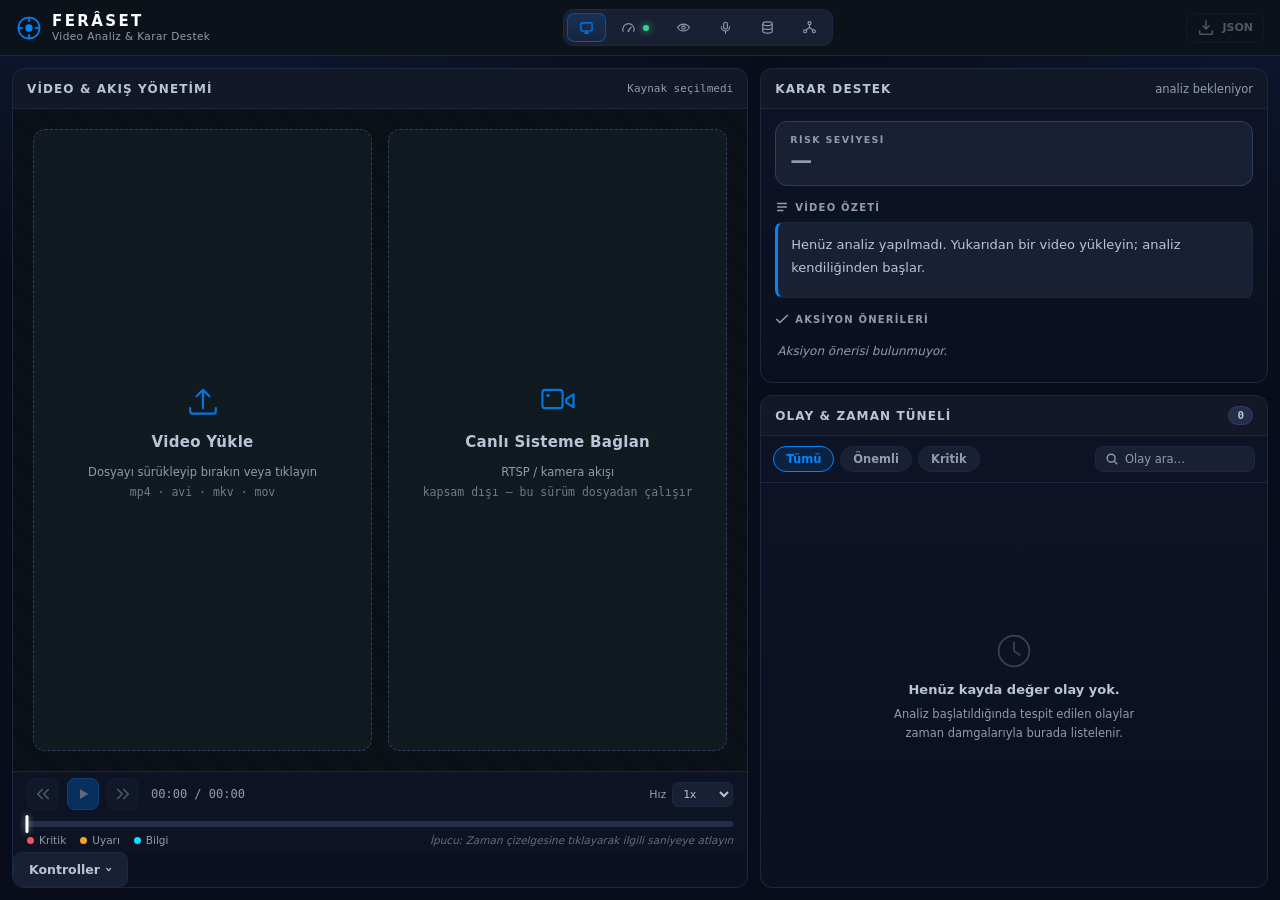
==== commit 3f132739: "fix: remove dead PR #4 chart code, update tests for merged agents.js - Remove createEntityChart/crea" ====
--- a/gozcu/ui/web/index.html
+++ b/gozcu/ui/web/index.html
@@ -199,23 +199,6 @@
           <span><i class="lg lg-warn"></i>Uyarı</span>
           <span><i class="lg lg-info"></i>Bilgi</span>
           <span class="tl-tip">İpucu: Zaman çizelgesine tıklayarak ilgili saniyeye atlayın</span>
-        </div>
-      </div>
-
-      <!-- Video ile senkron iki canlı grafik — Görev: konsol genişletmesi.
-           Veri kaynağı GERÇEK: `/detections`'ın `label`'ı ve
-           `/entropy`'nin `motion.py::frame_entropy` çıktısı. -->
-      <div class="chart-row">
-        <div class="chart-panel">
-          <div class="chart-head">
-            <span>Varlık Sayısı</span>
-            <div class="chart-legend" id="entityChartLegend"></div>
-          </div>
-          <svg id="entityChartSvg" class="chart-svg" viewBox="0 0 600 140" preserveAspectRatio="none"></svg>
-        </div>
-        <div class="chart-panel">
-          <div class="chart-head"><span>Piksel Entropisi</span></div>
-          <svg id="entropyChartSvg" class="chart-svg" viewBox="0 0 600 140" preserveAspectRatio="none"></svg>
         </div>
       </div>
 
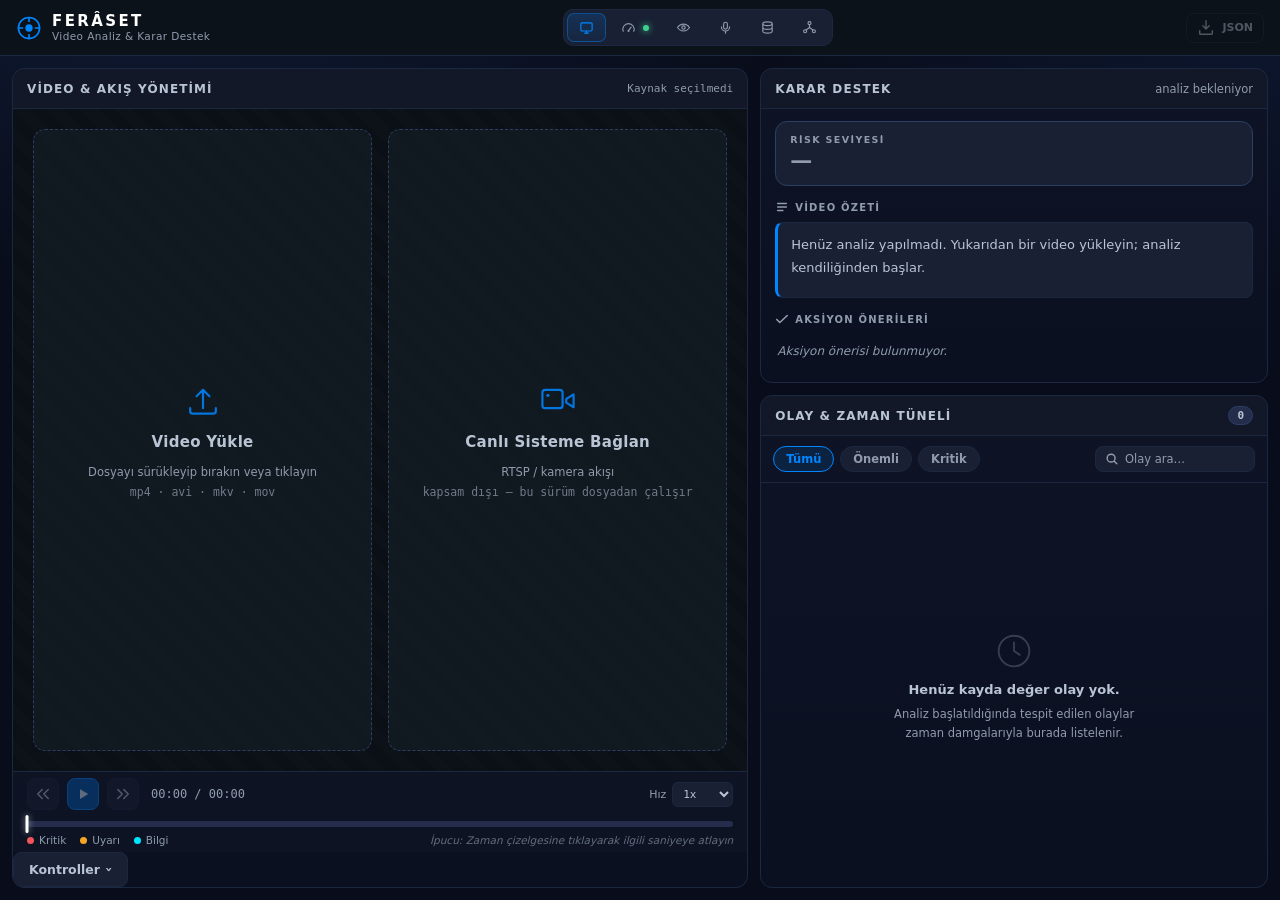
==== commit 5564d06c: "refactor: restructure project — clean root, organize gozcu/ into packages Root cleanup: - Remove poc" ====
--- a/gozcu/ui/web/index.html
+++ b/gozcu/ui/web/index.html
@@ -469,7 +469,7 @@
         <div class="kpi-grid" id="benchTokenTiles"></div>
       </div>
 
-      <!-- Algı (0. Faz) — bench/perception.json'dan, koşudan ÖNCE de var -->
+      <!-- Algı (0. Faz) — benchmark/results/perception.json'dan, koşudan ÖNCE de var -->
       <div class="panel panel-kpi">
         <div class="panel-head">
           <h2>Algı (0. Faz)</h2>
--- a/gozcu/ui/web/css/styles.css
+++ b/gozcu/ui/web/css/styles.css
@@ -136,6 +136,7 @@
   flex: 1;
   display: grid;
   grid-template-columns: minmax(0, 1.45fr) minmax(380px, 1fr);
+  grid-template-rows: minmax(0, 1fr);
   gap: 12px;
   padding: 12px;
   min-height: 0;
@@ -146,6 +147,8 @@
 /* Düşünce paneli açıldığında video ezilmesin: alt sınır koy, gerekirse sütun kaysın. */
 .col-left { overflow-y: auto; overflow-x: hidden; }
 .col-left > * { flex-shrink: 0; }
+.col-right { overflow-y: auto; overflow-x: hidden; }
+.col-right > * { flex-shrink: 0; }
 
 .panel {
   background: linear-gradient(180deg, var(--panel) 0%, #0a1020 100%);
@@ -1358,8 +1361,9 @@
 @media (max-width: 1180px) {
   /* Tek sütuna düşerken sayfanın kendisi kayar; sütun içi ikinci bir
      kaydırma çubuğu oluşmasın diye col-left taşması serbest bırakılır. */
-  .layout { grid-template-columns: 1fr; overflow-y: auto; }
+  .layout { grid-template-columns: 1fr; grid-template-rows: auto; overflow-y: auto; }
   .col-left { overflow: visible; }
+  .col-right { overflow: visible; }
   .panel-stage { min-height: 420px; }
   .sys-metric { display: none; }
 
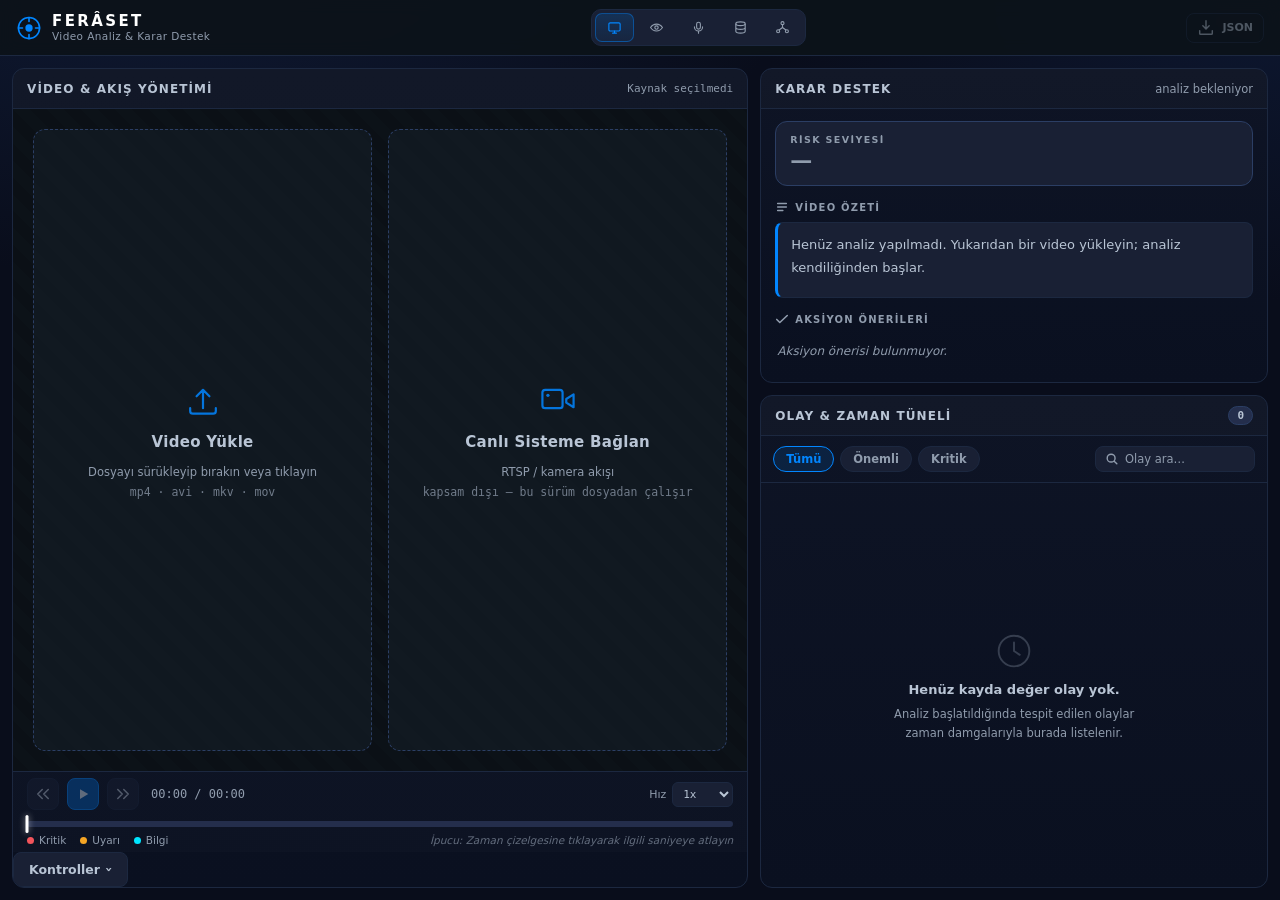
==== commit 70849693: "hide performance" ====
--- a/gozcu/ui/web/index.html
+++ b/gozcu/ui/web/index.html
@@ -1,616 +1,1241 @@
-<!DOCTYPE html>
+<!doctype html>
 <html lang="tr">
-<head>
-<meta charset="UTF-8" />
-<meta name="viewport" content="width=device-width, initial-scale=1.0" />
-<title>Gözcü — Video Analiz ve Karar Destek Konsolu</title>
-<link rel="stylesheet" href="css/styles.css" />
-</head>
-<body>
-
-<!-- ============ ÜST BAR ============ -->
-<header class="topbar">
-  <div class="brand">
-    <svg class="brand-mark" viewBox="0 0 32 32" aria-hidden="true">
-      <circle cx="16" cy="16" r="13" fill="none" stroke="currentColor" stroke-width="2"/>
-      <circle cx="16" cy="16" r="4.5" fill="currentColor"/>
-      <path d="M16 3v5M16 24v5M3 16h5M24 16h5" stroke="currentColor" stroke-width="2" stroke-linecap="round"/>
-    </svg>
-    <div class="brand-text">
-      <span class="brand-name">FERÂSET</span>
-      <span class="brand-sub">Video Analiz &amp; Karar Destek</span>
-    </div>
-  </div>
-
-  <div class="topbar-center">
-    <nav class="modnav" id="modNav" aria-label="Modüller">
-      <button class="mod-btn on" type="button" data-view="ops" title="Operasyon ekranı — kısayol: 1">
-        <svg viewBox="0 0 24 24" class="ico"><rect x="3" y="4.5" width="18" height="13" rx="2" fill="none" stroke="currentColor" stroke-width="1.8"/><path d="M9 21h6M12 17.5V21" stroke="currentColor" stroke-width="1.8" stroke-linecap="round"/></svg>
-        <span>Operasyon</span>
-      </button>
-      <button class="mod-btn" type="button" data-view="bench" title="Canlı benchmark paneli — kısayol: 2">
+  <head>
+    <meta charset="UTF-8" />
+    <meta name="viewport" content="width=device-width, initial-scale=1.0" />
+    <title>Gözcü — Video Analiz ve Karar Destek Konsolu</title>
+    <link rel="stylesheet" href="css/styles.css" />
+  </head>
+  <body>
+    <!-- ============ ÜST BAR ============ -->
+    <header class="topbar">
+      <div class="brand">
+        <svg class="brand-mark" viewBox="0 0 32 32" aria-hidden="true">
+          <circle
+            cx="16"
+            cy="16"
+            r="13"
+            fill="none"
+            stroke="currentColor"
+            stroke-width="2"
+          />
+          <circle cx="16" cy="16" r="4.5" fill="currentColor" />
+          <path
+            d="M16 3v5M16 24v5M3 16h5M24 16h5"
+            stroke="currentColor"
+            stroke-width="2"
+            stroke-linecap="round"
+          />
+        </svg>
+        <div class="brand-text">
+          <span class="brand-name">FERÂSET</span>
+          <span class="brand-sub">Video Analiz &amp; Karar Destek</span>
+        </div>
+      </div>
+
+      <div class="topbar-center">
+        <nav class="modnav" id="modNav" aria-label="Modüller">
+          <button
+            class="mod-btn on"
+            type="button"
+            data-view="ops"
+            title="Operasyon ekranı — kısayol: 1"
+          >
+            <svg viewBox="0 0 24 24" class="ico">
+              <rect
+                x="3"
+                y="4.5"
+                width="18"
+                height="13"
+                rx="2"
+                fill="none"
+                stroke="currentColor"
+                stroke-width="1.8"
+              />
+              <path
+                d="M9 21h6M12 17.5V21"
+                stroke="currentColor"
+                stroke-width="1.8"
+                stroke-linecap="round"
+              />
+            </svg>
+            <span>Operasyon</span>
+          </button>
+          <!--<button class="mod-btn" type="button" data-view="bench" title="Canlı benchmark paneli — kısayol: 2">
         <svg viewBox="0 0 24 24" class="ico"><path d="M3.6 18a9 9 0 1 1 16.8 0" fill="none" stroke="currentColor" stroke-width="1.8" stroke-linecap="round"/><path d="m12 17 4.2-5.6" stroke="currentColor" stroke-width="1.8" stroke-linecap="round"/><circle cx="12" cy="17.6" r="1.6" fill="currentColor"/></svg>
         <span>Performans</span>
         <i class="mod-live" id="navBenchDot" title="canlı örnekleme sürüyor"></i>
-      </button>
-      <button class="mod-btn" type="button" data-view="trace" title="Şeffaflık ve karar zinciri — kısayol: 3">
-        <svg viewBox="0 0 24 24" class="ico"><path d="M2.5 12S6 6.5 12 6.5 21.5 12 21.5 12 18 17.5 12 17.5 2.5 12 2.5 12z" fill="none" stroke="currentColor" stroke-width="1.8" stroke-linejoin="round"/><circle cx="12" cy="12" r="2.7" fill="none" stroke="currentColor" stroke-width="1.8"/></svg>
-        <span>Şeffaflık</span>
-        <i class="mod-badge hidden" id="navTraceBadge">0</i>
-      </button>
-      <button class="mod-btn" type="button" data-view="say" title="Operatöre söyle — kısayol: 4">
-        <svg viewBox="0 0 24 24" class="ico"><path d="M12 3.5a3 3 0 0 1 3 3v5a3 3 0 0 1-6 0v-5a3 3 0 0 1 3-3z" fill="none" stroke="currentColor" stroke-width="1.8"/><path d="M5.5 11a6.5 6.5 0 0 0 13 0M12 17.5V21" fill="none" stroke="currentColor" stroke-width="1.8" stroke-linecap="round"/></svg>
-        <span>Operatöre Söyle</span>
-        <i class="mod-badge hidden" id="navSayBadge">!</i>
-      </button>
-      <button class="mod-btn" type="button" data-view="memory" title="Hafıza — yüklenen belgeler ve geçmiş analizler — kısayol: 5">
-        <svg viewBox="0 0 24 24" class="ico"><ellipse cx="12" cy="6" rx="7.5" ry="3" fill="none" stroke="currentColor" stroke-width="1.8"/><path d="M4.5 6v12c0 1.7 3.4 3 7.5 3s7.5-1.3 7.5-3V6M4.5 12c0 1.7 3.4 3 7.5 3s7.5-1.3 7.5-3" fill="none" stroke="currentColor" stroke-width="1.8"/></svg>
-        <span>Hafıza</span>
-      </button>
-      <button class="mod-btn" type="button" data-view="agents" title="Ajan mimarisi — kısayol: 6">
-        <svg viewBox="0 0 24 24" class="ico"><circle cx="12" cy="5" r="2.4" fill="none" stroke="currentColor" stroke-width="1.8"/><circle cx="5" cy="18" r="2.4" fill="none" stroke="currentColor" stroke-width="1.8"/><circle cx="19" cy="18" r="2.4" fill="none" stroke="currentColor" stroke-width="1.8"/><path d="M12 7.4V12M12 12 6.6 16M12 12l5.4 4" fill="none" stroke="currentColor" stroke-width="1.8" stroke-linecap="round"/></svg>
-        <span>Ajanlar</span>
-      </button>
-    </nav>
-  </div>
-
-  <div class="sysbar" id="sysbar">
-    <button class="btn btn-ghost btn-sm" id="jsonButton" title="Teslim edilen JSON çıktısını görüntüle" disabled>
-      <svg viewBox="0 0 20 20" class="ico"><path d="M10 2v9m0 0 3.5-3.5M10 11 6.5 7.5M3 13v3a1 1 0 0 0 1 1h12a1 1 0 0 0 1-1v-3" fill="none" stroke="currentColor" stroke-width="1.6" stroke-linecap="round" stroke-linejoin="round"/></svg>
-      JSON
-    </button>
-  </div>
-</header>
-
-<!-- ============ GÖRÜNÜM 1 · OPERASYON ============ -->
-<main class="layout view" id="viewOps">
-
-  <!-- ---------- SOL SÜTUN ---------- -->
-  <section class="col col-left">
-
-    <!-- Video / Akış paneli -->
-    <div class="panel panel-stage">
-      <div class="panel-head">
-        <h2>Video &amp; Akış Yönetimi</h2>
-        <span class="run-id" id="runIdLabel"></span>
-        <div class="source-badge" id="sourceBadge">Kaynak seçilmedi</div>
+      </button>-->
+          <button
+            class="mod-btn"
+            type="button"
+            data-view="trace"
+            title="Şeffaflık ve karar zinciri — kısayol: 3"
+          >
+            <svg viewBox="0 0 24 24" class="ico">
+              <path
+                d="M2.5 12S6 6.5 12 6.5 21.5 12 21.5 12 18 17.5 12 17.5 2.5 12 2.5 12z"
+                fill="none"
+                stroke="currentColor"
+                stroke-width="1.8"
+                stroke-linejoin="round"
+              />
+              <circle
+                cx="12"
+                cy="12"
+                r="2.7"
+                fill="none"
+                stroke="currentColor"
+                stroke-width="1.8"
+              />
+            </svg>
+            <span>Şeffaflık</span>
+            <i class="mod-badge hidden" id="navTraceBadge">0</i>
+          </button>
+          <button
+            class="mod-btn"
+            type="button"
+            data-view="say"
+            title="Operatöre söyle — kısayol: 4"
+          >
+            <svg viewBox="0 0 24 24" class="ico">
+              <path
+                d="M12 3.5a3 3 0 0 1 3 3v5a3 3 0 0 1-6 0v-5a3 3 0 0 1 3-3z"
+                fill="none"
+                stroke="currentColor"
+                stroke-width="1.8"
+              />
+              <path
+                d="M5.5 11a6.5 6.5 0 0 0 13 0M12 17.5V21"
+                fill="none"
+                stroke="currentColor"
+                stroke-width="1.8"
+                stroke-linecap="round"
+              />
+            </svg>
+            <span>Operatöre Söyle</span>
+            <i class="mod-badge hidden" id="navSayBadge">!</i>
+          </button>
+          <button
+            class="mod-btn"
+            type="button"
+            data-view="memory"
+            title="Hafıza — yüklenen belgeler ve geçmiş analizler — kısayol: 5"
+          >
+            <svg viewBox="0 0 24 24" class="ico">
+              <ellipse
+                cx="12"
+                cy="6"
+                rx="7.5"
+                ry="3"
+                fill="none"
+                stroke="currentColor"
+                stroke-width="1.8"
+              />
+              <path
+                d="M4.5 6v12c0 1.7 3.4 3 7.5 3s7.5-1.3 7.5-3V6M4.5 12c0 1.7 3.4 3 7.5 3s7.5-1.3 7.5-3"
+                fill="none"
+                stroke="currentColor"
+                stroke-width="1.8"
+              />
+            </svg>
+            <span>Hafıza</span>
+          </button>
+          <button
+            class="mod-btn"
+            type="button"
+            data-view="agents"
+            title="Ajan mimarisi — kısayol: 6"
+          >
+            <svg viewBox="0 0 24 24" class="ico">
+              <circle
+                cx="12"
+                cy="5"
+                r="2.4"
+                fill="none"
+                stroke="currentColor"
+                stroke-width="1.8"
+              />
+              <circle
+                cx="5"
+                cy="18"
+                r="2.4"
+                fill="none"
+                stroke="currentColor"
+                stroke-width="1.8"
+              />
+              <circle
+                cx="19"
+                cy="18"
+                r="2.4"
+                fill="none"
+                stroke="currentColor"
+                stroke-width="1.8"
+              />
+              <path
+                d="M12 7.4V12M12 12 6.6 16M12 12l5.4 4"
+                fill="none"
+                stroke="currentColor"
+                stroke-width="1.8"
+                stroke-linecap="round"
+              />
+            </svg>
+            <span>Ajanlar</span>
+          </button>
+        </nav>
       </div>
 
-      <div class="stage" id="stage">
-        <!-- Boş durum: iki seçenek -->
-        <div class="stage-empty" id="sourcePicker">
-          <button class="drop-card" id="cardUpload" type="button">
-            <svg viewBox="0 0 48 48" class="drop-ico"><path d="M24 34V14m0 0-7 7m7-7 7 7M10 34v3a3 3 0 0 0 3 3h22a3 3 0 0 0 3-3v-3" fill="none" stroke="currentColor" stroke-width="2.4" stroke-linecap="round" stroke-linejoin="round"/></svg>
-            <span class="drop-title">Video Yükle</span>
-            <span class="drop-hint">Dosyayı sürükleyip bırakın veya tıklayın<br><i>mp4 · avi · mkv · mov</i></span>
-          </button>
-
-          <button class="drop-card" id="cardStream" type="button">
-            <svg viewBox="0 0 48 48" class="drop-ico"><rect x="7" y="14" width="22" height="20" rx="3" fill="none" stroke="currentColor" stroke-width="2.4"/><path d="m33 24 8-5v14l-8-5z" fill="none" stroke="currentColor" stroke-width="2.4" stroke-linejoin="round"/><circle cx="13" cy="20" r="1.8" fill="currentColor"/></svg>
-            <span class="drop-title">Canlı Sisteme Bağlan</span>
-            <span class="drop-hint">RTSP / kamera akışı<br><i>kapsam dışı — bu sürüm dosyadan çalışır</i></span>
-          </button>
-        </div>
-
-        <!-- Video oynatıcı + analiz katmanları -->
-        <div class="video-holder" id="playerHolder">
-          <video id="videoPlayer" playsinline preload="metadata"></video>
-          <!-- Algı katmanının GÖRDÜĞÜ kutular — gerçek tespit verisi -->
-          <div class="box-layer" id="boxOverlay"></div>
-          <!-- Risk analiz durum çubuğu (Görev raporu §2). Dikey, üç
+      <div class="sysbar" id="sysbar">
+        <button
+          class="btn btn-ghost btn-sm"
+          id="jsonButton"
+          title="Teslim edilen JSON çıktısını görüntüle"
+          disabled
+        >
+          <svg viewBox="0 0 20 20" class="ico">
+            <path
+              d="M10 2v9m0 0 3.5-3.5M10 11 6.5 7.5M3 13v3a1 1 0 0 0 1 1h12a1 1 0 0 0 1-1v-3"
+              fill="none"
+              stroke="currentColor"
+              stroke-width="1.6"
+              stroke-linecap="round"
+              stroke-linejoin="round"
+            />
+          </svg>
+          JSON
+        </button>
+      </div>
+    </header>
+
+    <!-- ============ GÖRÜNÜM 1 · OPERASYON ============ -->
+    <main class="layout view" id="viewOps">
+      <!-- ---------- SOL SÜTUN ---------- -->
+      <section class="col col-left">
+        <!-- Video / Akış paneli -->
+        <div class="panel panel-stage">
+          <div class="panel-head">
+            <h2>Video &amp; Akış Yönetimi</h2>
+            <span class="run-id" id="runIdLabel"></span>
+            <div class="source-badge" id="sourceBadge">Kaynak seçilmedi</div>
+          </div>
+
+          <div class="stage" id="stage">
+            <!-- Boş durum: iki seçenek -->
+            <div class="stage-empty" id="sourcePicker">
+              <button class="drop-card" id="cardUpload" type="button">
+                <svg viewBox="0 0 48 48" class="drop-ico">
+                  <path
+                    d="M24 34V14m0 0-7 7m7-7 7 7M10 34v3a3 3 0 0 0 3 3h22a3 3 0 0 0 3-3v-3"
+                    fill="none"
+                    stroke="currentColor"
+                    stroke-width="2.4"
+                    stroke-linecap="round"
+                    stroke-linejoin="round"
+                  />
+                </svg>
+                <span class="drop-title">Video Yükle</span>
+                <span class="drop-hint"
+                  >Dosyayı sürükleyip bırakın veya tıklayın<br /><i
+                    >mp4 · avi · mkv · mov</i
+                  ></span
+                >
+              </button>
+
+              <button class="drop-card" id="cardStream" type="button">
+                <svg viewBox="0 0 48 48" class="drop-ico">
+                  <rect
+                    x="7"
+                    y="14"
+                    width="22"
+                    height="20"
+                    rx="3"
+                    fill="none"
+                    stroke="currentColor"
+                    stroke-width="2.4"
+                  />
+                  <path
+                    d="m33 24 8-5v14l-8-5z"
+                    fill="none"
+                    stroke="currentColor"
+                    stroke-width="2.4"
+                    stroke-linejoin="round"
+                  />
+                  <circle cx="13" cy="20" r="1.8" fill="currentColor" />
+                </svg>
+                <span class="drop-title">Canlı Sisteme Bağlan</span>
+                <span class="drop-hint"
+                  >RTSP / kamera akışı<br /><i
+                    >kapsam dışı — bu sürüm dosyadan çalışır</i
+                  ></span
+                >
+              </button>
+            </div>
+
+            <!-- Video oynatıcı + analiz katmanları -->
+            <div class="video-holder" id="playerHolder">
+              <video id="videoPlayer" playsinline preload="metadata"></video>
+              <!-- Algı katmanının GÖRDÜĞÜ kutular — gerçek tespit verisi -->
+              <div class="box-layer" id="boxOverlay"></div>
+              <!-- Risk analiz durum çubuğu (Görev raporu §2). Dikey, üç
                bölmeli, videonun O ANKİ karesinin risk durumunu yakıyor.
                Koşu bağlanana kadar gizli: boş bir çubuk "güvenli" diye
                okunur, oysa doğrusu "henüz bakılmadı". -->
-          <div class="riskbar hidden" id="riskBar" title="Videonun o anki risk durumu">
-            <div class="riskbar-track">
-              <i class="riskbar-cell" data-band="3"></i>
-              <i class="riskbar-cell" data-band="2"></i>
-              <i class="riskbar-cell" data-band="1"></i>
-            </div>
-            <!-- Etiket DÖRT kademenin gerçek adını yazıyor; çubuğun üç
+              <div
+                class="riskbar hidden"
+                id="riskBar"
+                title="Videonun o anki risk durumu"
+              >
+                <div class="riskbar-track">
+                  <i class="riskbar-cell" data-band="3"></i>
+                  <i class="riskbar-cell" data-band="2"></i>
+                  <i class="riskbar-cell" data-band="1"></i>
+                </div>
+                <!-- Etiket DÖRT kademenin gerçek adını yazıyor; çubuğun üç
                  bölmesi bir çizim kararı, seviyenin adı sistemin kararı. -->
-            <span class="riskbar-label" id="riskBarLabel">—</span>
-          </div>
-        </div>
-
-        <!-- Katman kontrolleri -->
-        <div class="layer-ctrl hidden" id="layerCtrl">
-          <button class="layer-btn on" id="btnLayerBox" type="button" title="Tespit çerçevelerini göster/gizle (B)">
-            <svg viewBox="0 0 16 16" class="ico-sm"><rect x="2.5" y="2.5" width="11" height="11" rx="1.5" fill="none" stroke="currentColor" stroke-width="1.6" stroke-dasharray="3 2"/></svg>
-            Çerçeveler
-          </button>
-          <button class="layer-btn on" id="btnLayerLabel" type="button" title="Nesne etiketlerini göster/gizle">
-            <svg viewBox="0 0 16 16" class="ico-sm"><path d="M2.5 5.5h11M2.5 9h7" stroke="currentColor" stroke-width="1.6" stroke-linecap="round"/></svg>
-            Etiketler
-          </button>
-          <!-- Gerçek çizim yolundan besleniyor: `player.js::drawBoxesAt` o an
+                <span class="riskbar-label" id="riskBarLabel">—</span>
+              </div>
+            </div>
+
+            <!-- Katman kontrolleri -->
+            <div class="layer-ctrl hidden" id="layerCtrl">
+              <button
+                class="layer-btn on"
+                id="btnLayerBox"
+                type="button"
+                title="Tespit çerçevelerini göster/gizle (B)"
+              >
+                <svg viewBox="0 0 16 16" class="ico-sm">
+                  <rect
+                    x="2.5"
+                    y="2.5"
+                    width="11"
+                    height="11"
+                    rx="1.5"
+                    fill="none"
+                    stroke="currentColor"
+                    stroke-width="1.6"
+                    stroke-dasharray="3 2"
+                  />
+                </svg>
+                Çerçeveler
+              </button>
+              <button
+                class="layer-btn on"
+                id="btnLayerLabel"
+                type="button"
+                title="Nesne etiketlerini göster/gizle"
+              >
+                <svg viewBox="0 0 16 16" class="ico-sm">
+                  <path
+                    d="M2.5 5.5h11M2.5 9h7"
+                    stroke="currentColor"
+                    stroke-width="1.6"
+                    stroke-linecap="round"
+                  />
+                </svg>
+                Etiketler
+              </button>
+              <!-- Gerçek çizim yolundan besleniyor: `player.js::drawBoxesAt` o an
                DOM'a koyduğu kutuyu sayıyor, ayrı bir tahmin yok. -->
-          <span class="layer-count" id="layerCount">0 nesne</span>
-        </div>
-
-        <!-- Dikey risk göstergesi — o ana kadarki EN SON risk kararı
+              <span class="layer-count" id="layerCount">0 nesne</span>
+            </div>
+
+            <!-- Dikey risk göstergesi — o ana kadarki EN SON risk kararı
              (`player.js::riskAt`, besleme kaynağı `kind:"risk"` girdileri).
              4 gerçek seviye 3 görsel banda eşleniyor: Yüksek+Kritik AYNI
              (kırmızı) bantta — yeni bir seviye uydurulmuyor, yalnız
              görsel olarak birleştiriliyor. -->
-        <div class="risk-vbar hidden" id="riskVBar" title="O andaki risk seviyesi">
-          <i class="rv-seg" data-band="high"></i>
-          <i class="rv-seg" data-band="medium"></i>
-          <i class="rv-seg" data-band="low"></i>
-        </div>
-        <!-- Mockup'ın video üstü "CANLI BENCHMARK" HUD'ı (çıkarım/bellek/CPU
+            <div
+              class="risk-vbar hidden"
+              id="riskVBar"
+              title="O andaki risk seviyesi"
+            >
+              <i class="rv-seg" data-band="high"></i>
+              <i class="rv-seg" data-band="medium"></i>
+              <i class="rv-seg" data-band="low"></i>
+            </div>
+            <!-- Mockup'ın video üstü "CANLI BENCHMARK" HUD'ı (çıkarım/bellek/CPU
              halkası ve kıvrımlı sparkline) KALDIRILDI: üç sayının üçü de bu
              sistemde ölçülmüyordu, HUD onları temsilî değerlerle çiziyordu.
              Gerçek ölçümler Performans görünümünde. -->
 
-        <div class="stage-overlay hidden" id="analyzeOverlay">
-          <div class="spinner"></div>
-          <p id="analyzeText">Video analiz ediliyor…</p>
-          <div class="progress"><div class="progress-bar" id="analyzeBar"></div></div>
-          <span class="overlay-step" id="analyzeStep">Koşu başlatılıyor</span>
-        </div>
-      </div>
-
-      <div class="run-error-banner hidden" id="runErrorBanner"></div>
-
-      <!-- Adım adım kipte koşu bir karar düğümünde bekliyor -->
-      <div class="paused-banner hidden" id="pausedBanner">
-        <span class="dot dot-warn"></span>
-        <span>Koşu bir karar düğümünde duraklatıldı — devam etmesi için onay bekliyor.</span>
-        <button class="btn btn-sm btn-primary" id="resumeButton" type="button">Devam Et</button>
-      </div>
-
-      <!-- Zaman çizelgesi -->
-      <div class="timeline-wrap">
-        <div class="transport">
-          <button class="icon-btn" id="rewindButton" type="button" title="10 sn geri (←)" disabled>
-            <svg viewBox="0 0 24 24" class="ico"><path d="M11 6 5 12l6 6M19 6l-6 6 6 6" fill="none" stroke="currentColor" stroke-width="2" stroke-linecap="round" stroke-linejoin="round"/></svg>
-          </button>
-          <button class="icon-btn icon-btn-primary" id="playPauseButton" type="button" title="Oynat / Duraklat (Boşluk)" disabled>
-            <svg viewBox="0 0 24 24" class="ico icon-play" id="icoPlay"><path d="M8 5.5v13l11-6.5z" fill="currentColor"/></svg>
-            <svg viewBox="0 0 24 24" class="ico icon-pause hidden" id="icoPause"><path d="M8 5h3v14H8zM13 5h3v14h-3z" fill="currentColor"/></svg>
-          </button>
-          <button class="icon-btn" id="forwardButton" type="button" title="10 sn ileri (→)" disabled>
-            <svg viewBox="0 0 24 24" class="ico"><path d="M13 6l6 6-6 6M5 6l6 6-6 6" fill="none" stroke="currentColor" stroke-width="2" stroke-linecap="round" stroke-linejoin="round"/></svg>
-          </button>
-          <span class="time-readout" id="ctrlTimeLabel">00:00 / 00:00</span>
-          <div class="spacer"></div>
-          <label class="rate">Hız
-            <select id="speedSelect">
-              <option value="0.5">0.5x</option>
-              <option value="1" selected>1x</option>
-              <option value="1.5">1.5x</option>
-              <option value="2">2x</option>
-            </select>
-          </label>
-        </div>
-
-        <div class="timeline" id="timeline" title="Zaman çizelgesi — renkli noktalar tespit edilen olayları gösterir">
-          <div class="tl-track"></div>
-          <div class="tl-buffer" id="tlBuffer"></div>
-          <div class="tl-frontier hidden" id="timelineFrontier" title="Bu bölge henüz yorumlanmadı — algı tarandı, karar verilmedi"></div>
-          <div class="tl-deferred" id="timelineDeferred"></div>
-          <div class="tl-progress" id="timelineProgress"></div>
-          <div class="tl-markers" id="timelineMarkers"></div>
-          <div class="tl-head" id="tlHead"></div>
-        </div>
-        <div class="tl-legend">
-          <span><i class="lg lg-crit"></i>Kritik</span>
-          <span><i class="lg lg-warn"></i>Uyarı</span>
-          <span><i class="lg lg-info"></i>Bilgi</span>
-          <span class="tl-tip">İpucu: Zaman çizelgesine tıklayarak ilgili saniyeye atlayın</span>
-        </div>
-      </div>
-
-      <div class="stage-foot">
-        <!-- İkincil kontroller tek açılır kümede: bağlam, akış bağlantısı,
+            <div class="stage-overlay hidden" id="analyzeOverlay">
+              <div class="spinner"></div>
+              <p id="analyzeText">Video analiz ediliyor…</p>
+              <div class="progress">
+                <div class="progress-bar" id="analyzeBar"></div>
+              </div>
+              <span class="overlay-step" id="analyzeStep"
+                >Koşu başlatılıyor</span
+              >
+            </div>
+          </div>
+
+          <div class="run-error-banner hidden" id="runErrorBanner"></div>
+
+          <!-- Adım adım kipte koşu bir karar düğümünde bekliyor -->
+          <div class="paused-banner hidden" id="pausedBanner">
+            <span class="dot dot-warn"></span>
+            <span
+              >Koşu bir karar düğümünde duraklatıldı — devam etmesi için onay
+              bekliyor.</span
+            >
+            <button
+              class="btn btn-sm btn-primary"
+              id="resumeButton"
+              type="button"
+            >
+              Devam Et
+            </button>
+          </div>
+
+          <!-- Zaman çizelgesi -->
+          <div class="timeline-wrap">
+            <div class="transport">
+              <button
+                class="icon-btn"
+                id="rewindButton"
+                type="button"
+                title="10 sn geri (←)"
+                disabled
+              >
+                <svg viewBox="0 0 24 24" class="ico">
+                  <path
+                    d="M11 6 5 12l6 6M19 6l-6 6 6 6"
+                    fill="none"
+                    stroke="currentColor"
+                    stroke-width="2"
+                    stroke-linecap="round"
+                    stroke-linejoin="round"
+                  />
+                </svg>
+              </button>
+              <button
+                class="icon-btn icon-btn-primary"
+                id="playPauseButton"
+                type="button"
+                title="Oynat / Duraklat (Boşluk)"
+                disabled
+              >
+                <svg viewBox="0 0 24 24" class="ico icon-play" id="icoPlay">
+                  <path d="M8 5.5v13l11-6.5z" fill="currentColor" />
+                </svg>
+                <svg
+                  viewBox="0 0 24 24"
+                  class="ico icon-pause hidden"
+                  id="icoPause"
+                >
+                  <path d="M8 5h3v14H8zM13 5h3v14h-3z" fill="currentColor" />
+                </svg>
+              </button>
+              <button
+                class="icon-btn"
+                id="forwardButton"
+                type="button"
+                title="10 sn ileri (→)"
+                disabled
+              >
+                <svg viewBox="0 0 24 24" class="ico">
+                  <path
+                    d="M13 6l6 6-6 6M5 6l6 6-6 6"
+                    fill="none"
+                    stroke="currentColor"
+                    stroke-width="2"
+                    stroke-linecap="round"
+                    stroke-linejoin="round"
+                  />
+                </svg>
+              </button>
+              <span class="time-readout" id="ctrlTimeLabel">00:00 / 00:00</span>
+              <div class="spacer"></div>
+              <label class="rate"
+                >Hız
+                <select id="speedSelect">
+                  <option value="0.5">0.5x</option>
+                  <option value="1" selected>1x</option>
+                  <option value="1.5">1.5x</option>
+                  <option value="2">2x</option>
+                </select>
+              </label>
+            </div>
+
+            <div
+              class="timeline"
+              id="timeline"
+              title="Zaman çizelgesi — renkli noktalar tespit edilen olayları gösterir"
+            >
+              <div class="tl-track"></div>
+              <div class="tl-buffer" id="tlBuffer"></div>
+              <div
+                class="tl-frontier hidden"
+                id="timelineFrontier"
+                title="Bu bölge henüz yorumlanmadı — algı tarandı, karar verilmedi"
+              ></div>
+              <div class="tl-deferred" id="timelineDeferred"></div>
+              <div class="tl-progress" id="timelineProgress"></div>
+              <div class="tl-markers" id="timelineMarkers"></div>
+              <div class="tl-head" id="tlHead"></div>
+            </div>
+            <div class="tl-legend">
+              <span><i class="lg lg-crit"></i>Kritik</span>
+              <span><i class="lg lg-warn"></i>Uyarı</span>
+              <span><i class="lg lg-info"></i>Bilgi</span>
+              <span class="tl-tip"
+                >İpucu: Zaman çizelgesine tıklayarak ilgili saniyeye
+                atlayın</span
+              >
+            </div>
+          </div>
+
+          <div class="stage-foot">
+            <!-- İkincil kontroller tek açılır kümede: bağlam, akış bağlantısı,
              temizleme ve şartname §7 dayanıklılık tuşları. Koşu dosya
              seçilince kendiliğinden başlıyor; ayrı bir başlat tuşu yok. -->
-        <div class="actionbar">
-          <details class="stress-group">
-            <summary class="btn" title="Bağlam, akış ve şartname §7 dayanıklılık tuşları">Kontroller</summary>
-            <div class="stress-group-body">
-              <button class="btn btn-sm" id="gatewayCutButton" type="button" disabled title="Görü kademesine kesinti enjekte eder">
-                <svg viewBox="0 0 20 20" class="ico-sm"><path d="M9 15 15 9M4 12a3 3 0 0 1 3-3h2M18 12a3 3 0 0 0-3-3h-2M4 12a3 3 0 0 0 3 3h2M18 12a3 3 0 0 1-3 3h-2" fill="none" stroke="currentColor" stroke-width="1.6"/><path d="M3 3l14 14" stroke="currentColor" stroke-width="1.6"/></svg>
-                Görü Bağlantısını Kes
-              </button>
-              <button class="btn btn-sm" id="gatewayRestoreButton" type="button" disabled title="Kesintiyi kaldırır ve telafiyi tetikler">
-                <svg viewBox="0 0 20 20" class="ico-sm"><path d="M9 15 15 9" stroke="currentColor" stroke-width="1.6"/><path d="M7 12a3 3 0 0 1 3-3h2M14 12a3 3 0 0 1-3 3H9" fill="none" stroke="currentColor" stroke-width="1.6"/></svg>
-                Görü Bağlantısını Geri Ver
-              </button>
-              <button class="btn btn-sm" id="stressContextButton" type="button" disabled>Bağlam Değiştir</button>
-              <button class="btn btn-sm" id="stressFalseInfoButton" type="button" disabled>Yanlış Bilgi Ver</button>
-              <button class="btn btn-sm" id="stressOverreachButton" type="button" disabled>Yetki Dışı İste</button>
-              <button class="btn btn-sm" id="annotateButton" type="button" disabled title="Algı katmanının gördüğü kutuları videoya çizer — koşu bitince">
-                <svg viewBox="0 0 20 20" class="ico-sm"><circle cx="10" cy="10" r="7.5" fill="none" stroke="currentColor" stroke-width="1.6"/><path d="M10 2.5v3M10 14.5v3M2.5 10h3M14.5 10h3" stroke="currentColor" stroke-width="1.6" stroke-linecap="round"/></svg>
-                Kutuları Çiz
-              </button>
-              <button class="btn btn-sm" id="btnContext" type="button">
-                <svg viewBox="0 0 20 20" class="ico-sm"><path d="M10 4v12M4 10h12" stroke="currentColor" stroke-width="1.8" stroke-linecap="round"/></svg>
-                Bağlam Ekle
-              </button>
-              <button class="btn btn-sm" id="btnConnect" type="button">
-                <svg viewBox="0 0 20 20" class="ico-sm"><path d="M8 12a3 3 0 0 0 4.2 0l2.3-2.3a3 3 0 0 0-4.2-4.2L9 6.7" fill="none" stroke="currentColor" stroke-width="1.7" stroke-linecap="round"/><path d="M12 8a3 3 0 0 0-4.2 0L5.5 10.3a3 3 0 0 0 4.2 4.2L11 13.3" fill="none" stroke="currentColor" stroke-width="1.7" stroke-linecap="round"/></svg>
-                Bağlantı Sağla
-              </button>
-              <button class="btn btn-sm" id="btnDisconnect" type="button" disabled>
-                <svg viewBox="0 0 20 20" class="ico-sm"><path d="M4 4l12 12" stroke="currentColor" stroke-width="1.8" stroke-linecap="round"/><path d="M8 12a3 3 0 0 0 4.2 0l2.3-2.3a3 3 0 0 0-.6-4.6" fill="none" stroke="currentColor" stroke-width="1.7" stroke-linecap="round"/><path d="M11.4 14.2 9.7 15.9a3 3 0 0 1-4.2-4.2L7 10.2" fill="none" stroke="currentColor" stroke-width="1.7" stroke-linecap="round"/></svg>
-                Bağlantıyı Kes
-              </button>
-              <button class="btn btn-sm" id="btnClear" type="button">Temizle</button>
-              <span class="muted-sm" id="annotateNote"></span>
-            </div>
-          </details>
-
-          <!-- Aktif bağlam değişkenleri -->
-          <div class="ctx-strip hidden" id="ctxStrip">
-            <span class="ctx-label">
-              <svg viewBox="0 0 16 16" class="ico-sm"><path d="M8 2 2 5v4c0 3 2.6 4.6 6 5 3.4-.4 6-2 6-5V5z" fill="none" stroke="currentColor" stroke-width="1.5" stroke-linejoin="round"/></svg>
-              AKTİF BAĞLAM
-            </span>
-            <div class="ctx-chips" id="ctxChips"></div>
-          </div>
-        </div>
-      </div>
-      <!-- Video altındaki iki canlı grafik (Görev raporu §1). Veri
+            <div class="actionbar">
+              <details class="stress-group">
+                <summary
+                  class="btn"
+                  title="Bağlam, akış ve şartname §7 dayanıklılık tuşları"
+                >
+                  Kontroller
+                </summary>
+                <div class="stress-group-body">
+                  <button
+                    class="btn btn-sm"
+                    id="gatewayCutButton"
+                    type="button"
+                    disabled
+                    title="Görü kademesine kesinti enjekte eder"
+                  >
+                    <svg viewBox="0 0 20 20" class="ico-sm">
+                      <path
+                        d="M9 15 15 9M4 12a3 3 0 0 1 3-3h2M18 12a3 3 0 0 0-3-3h-2M4 12a3 3 0 0 0 3 3h2M18 12a3 3 0 0 1-3 3h-2"
+                        fill="none"
+                        stroke="currentColor"
+                        stroke-width="1.6"
+                      />
+                      <path
+                        d="M3 3l14 14"
+                        stroke="currentColor"
+                        stroke-width="1.6"
+                      />
+                    </svg>
+                    Görü Bağlantısını Kes
+                  </button>
+                  <button
+                    class="btn btn-sm"
+                    id="gatewayRestoreButton"
+                    type="button"
+                    disabled
+                    title="Kesintiyi kaldırır ve telafiyi tetikler"
+                  >
+                    <svg viewBox="0 0 20 20" class="ico-sm">
+                      <path
+                        d="M9 15 15 9"
+                        stroke="currentColor"
+                        stroke-width="1.6"
+                      />
+                      <path
+                        d="M7 12a3 3 0 0 1 3-3h2M14 12a3 3 0 0 1-3 3H9"
+                        fill="none"
+                        stroke="currentColor"
+                        stroke-width="1.6"
+                      />
+                    </svg>
+                    Görü Bağlantısını Geri Ver
+                  </button>
+                  <button
+                    class="btn btn-sm"
+                    id="stressContextButton"
+                    type="button"
+                    disabled
+                  >
+                    Bağlam Değiştir
+                  </button>
+                  <button
+                    class="btn btn-sm"
+                    id="stressFalseInfoButton"
+                    type="button"
+                    disabled
+                  >
+                    Yanlış Bilgi Ver
+                  </button>
+                  <button
+                    class="btn btn-sm"
+                    id="stressOverreachButton"
+                    type="button"
+                    disabled
+                  >
+                    Yetki Dışı İste
+                  </button>
+                  <button
+                    class="btn btn-sm"
+                    id="annotateButton"
+                    type="button"
+                    disabled
+                    title="Algı katmanının gördüğü kutuları videoya çizer — koşu bitince"
+                  >
+                    <svg viewBox="0 0 20 20" class="ico-sm">
+                      <circle
+                        cx="10"
+                        cy="10"
+                        r="7.5"
+                        fill="none"
+                        stroke="currentColor"
+                        stroke-width="1.6"
+                      />
+                      <path
+                        d="M10 2.5v3M10 14.5v3M2.5 10h3M14.5 10h3"
+                        stroke="currentColor"
+                        stroke-width="1.6"
+                        stroke-linecap="round"
+                      />
+                    </svg>
+                    Kutuları Çiz
+                  </button>
+                  <button class="btn btn-sm" id="btnContext" type="button">
+                    <svg viewBox="0 0 20 20" class="ico-sm">
+                      <path
+                        d="M10 4v12M4 10h12"
+                        stroke="currentColor"
+                        stroke-width="1.8"
+                        stroke-linecap="round"
+                      />
+                    </svg>
+                    Bağlam Ekle
+                  </button>
+                  <button class="btn btn-sm" id="btnConnect" type="button">
+                    <svg viewBox="0 0 20 20" class="ico-sm">
+                      <path
+                        d="M8 12a3 3 0 0 0 4.2 0l2.3-2.3a3 3 0 0 0-4.2-4.2L9 6.7"
+                        fill="none"
+                        stroke="currentColor"
+                        stroke-width="1.7"
+                        stroke-linecap="round"
+                      />
+                      <path
+                        d="M12 8a3 3 0 0 0-4.2 0L5.5 10.3a3 3 0 0 0 4.2 4.2L11 13.3"
+                        fill="none"
+                        stroke="currentColor"
+                        stroke-width="1.7"
+                        stroke-linecap="round"
+                      />
+                    </svg>
+                    Bağlantı Sağla
+                  </button>
+                  <button
+                    class="btn btn-sm"
+                    id="btnDisconnect"
+                    type="button"
+                    disabled
+                  >
+                    <svg viewBox="0 0 20 20" class="ico-sm">
+                      <path
+                        d="M4 4l12 12"
+                        stroke="currentColor"
+                        stroke-width="1.8"
+                        stroke-linecap="round"
+                      />
+                      <path
+                        d="M8 12a3 3 0 0 0 4.2 0l2.3-2.3a3 3 0 0 0-.6-4.6"
+                        fill="none"
+                        stroke="currentColor"
+                        stroke-width="1.7"
+                        stroke-linecap="round"
+                      />
+                      <path
+                        d="M11.4 14.2 9.7 15.9a3 3 0 0 1-4.2-4.2L7 10.2"
+                        fill="none"
+                        stroke="currentColor"
+                        stroke-width="1.7"
+                        stroke-linecap="round"
+                      />
+                    </svg>
+                    Bağlantıyı Kes
+                  </button>
+                  <button class="btn btn-sm" id="btnClear" type="button">
+                    Temizle
+                  </button>
+                  <span class="muted-sm" id="annotateNote"></span>
+                </div>
+              </details>
+
+              <!-- Aktif bağlam değişkenleri -->
+              <div class="ctx-strip hidden" id="ctxStrip">
+                <span class="ctx-label">
+                  <svg viewBox="0 0 16 16" class="ico-sm">
+                    <path
+                      d="M8 2 2 5v4c0 3 2.6 4.6 6 5 3.4-.4 6-2 6-5V5z"
+                      fill="none"
+                      stroke="currentColor"
+                      stroke-width="1.5"
+                      stroke-linejoin="round"
+                    />
+                  </svg>
+                  AKTİF BAĞLAM
+                </span>
+                <div class="ctx-chips" id="ctxChips"></div>
+              </div>
+            </div>
+          </div>
+          <!-- Video altındaki iki canlı grafik (Görev raporu §1). Veri
            `GET /api/run/{id}/series`'ten; çizim `js/charts.js`, kütüphane
            yok. Koşu bağlanana kadar gizli: boş eksenler ekranda "ölçtük ve
            sıfır çıktı" gibi durur. -->
-      <div class="chart-wrap hidden" id="chartWrap">
-        <div class="chart-card">
-          <div class="chart-head">
-            <h4>Kadrajdaki Varlıklar</h4>
-            <div class="chart-legend" id="chartEntityLegend"></div>
-          </div>
-          <svg class="chart-svg" id="chartEntity" viewBox="0 0 1000 140" role="img"
-               aria-label="Zamana göre tespit edilen varlık sayısı"></svg>
-        </div>
-        <div class="chart-card">
-          <div class="chart-head">
-            <h4>Piksel Entropisi</h4>
-            <!-- Kırmızı çizginin ne olduğu ekranda yazıyor: eşik koşuya
+          <div class="chart-wrap hidden" id="chartWrap">
+            <div class="chart-card">
+              <div class="chart-head">
+                <h4>Kadrajdaki Varlıklar</h4>
+                <div class="chart-legend" id="chartEntityLegend"></div>
+              </div>
+              <svg
+                class="chart-svg"
+                id="chartEntity"
+                viewBox="0 0 1000 140"
+                role="img"
+                aria-label="Zamana göre tespit edilen varlık sayısı"
+              ></svg>
+            </div>
+            <div class="chart-card">
+              <div class="chart-head">
+                <h4>Piksel Entropisi</h4>
+                <!-- Kırmızı çizginin ne olduğu ekranda yazıyor: eşik koşuya
                  GÖRELİ (bkz. `gozcu/ui/series.py`), sabit bir alarm değil. -->
-            <span class="chart-note" id="chartEnergyNote"></span>
-          </div>
-          <svg class="chart-svg" id="chartEnergy" viewBox="0 0 1000 140" role="img"
-               aria-label="Zamana göre piksel entropisi ve zirve eşiği"></svg>
-        </div>
-      </div>
-
-    </div>
-
-    <!-- Gizli dosya girdisi: "Video Yükle" kartı ve sürükle-bırak bunu
+                <span class="chart-note" id="chartEnergyNote"></span>
+              </div>
+              <svg
+                class="chart-svg"
+                id="chartEnergy"
+                viewBox="0 0 1000 140"
+                role="img"
+                aria-label="Zamana göre piksel entropisi ve zirve eşiği"
+              ></svg>
+            </div>
+          </div>
+        </div>
+
+        <!-- Gizli dosya girdisi: "Video Yükle" kartı ve sürükle-bırak bunu
          tetikliyor. Ayrı bir form/başlat tuşu YOK — dosya seçildiği anda
          `sse.js::startRun` koşuyu başlatıyor. -->
-    <input type="file" id="videoFile" accept="video/*" hidden />
-
-
-
-
-
-  </section>
-
-  <!-- ---------- SAĞ SÜTUN ---------- -->
-  <section class="col col-right">
-
-    <!-- Karar destek paneli -->
-    <div class="panel panel-decision">
-      <div class="panel-head">
-        <h2>Karar Destek</h2>
-        <span class="muted-sm" id="decisionMeta">analiz bekleniyor</span>
-      </div>
-
-      <!-- Risk seviyesi göstergesi — 4 kademe (Düşük/Orta/Yüksek/Kritik) -->
-      <div class="risk" id="riskGauge" data-level="none">
-        <div class="risk-left">
-          <span class="risk-label">RİSK SEVİYESİ</span>
-          <span class="risk-value" id="riskValue">—</span>
-        </div>
-        <div class="risk-right">
-          <div class="risk-meter" id="riskSteps">
-            <i data-step="1"></i><i data-step="2"></i><i data-step="3"></i><i data-step="4"></i>
-          </div>
-        </div>
-      </div>
-
-      <!-- Dinamik video özeti -->
-      <div class="summary">
-        <div class="sec-label">
-          <svg viewBox="0 0 16 16" class="ico-sm"><path d="M3 4h10M3 8h10M3 12h6" stroke="currentColor" stroke-width="1.6" stroke-linecap="round"/></svg>
-          Video Özeti
-        </div>
-        <p class="summary-text" id="summaryText">Henüz analiz yapılmadı. Yukarıdan bir video yükleyin; analiz kendiliğinden başlar.</p>
-      </div>
-
-      <!-- Aksiyon önerileri -->
-      <div class="actions">
-        <div class="sec-label">
-          <svg viewBox="0 0 16 16" class="ico-sm"><path d="m2 8.5 3.5 3.5L14 4" fill="none" stroke="currentColor" stroke-width="1.8" stroke-linecap="round" stroke-linejoin="round"/></svg>
-          Aksiyon Önerileri
-        </div>
-        <div class="action-list" id="actionsList">
-          <div class="empty-hint">Aksiyon önerisi bulunmuyor.</div>
-        </div>
-      </div>
-    </div>
-
-    <!-- Olay günlüğü — gerçek besleme (SSE feed) -->
-    <div class="panel panel-events">
-      <div class="panel-head">
-        <h2>Olay &amp; Zaman Tüneli</h2>
-        <span class="count-badge" id="eventCount">0</span>
-      </div>
-
-      <div class="filters">
-        <button class="chip chip-on" type="button" data-filter="all">Tümü</button>
-        <button class="chip" type="button" data-filter="important">Önemli</button>
-        <button class="chip" type="button" data-filter="critical">Kritik</button>
-        <div class="search">
-          <svg viewBox="0 0 16 16" class="ico-sm"><circle cx="7" cy="7" r="4.5" fill="none" stroke="currentColor" stroke-width="1.6"/><path d="m10.5 10.5 3 3" stroke="currentColor" stroke-width="1.6" stroke-linecap="round"/></svg>
-          <input type="text" id="eventSearch" placeholder="Olay ara…" />
-        </div>
-      </div>
-
-      <div class="event-list" id="feedList">
-        <!-- Cümle `gozcu/ui/feed.py::FEED_EMPTY`'nin TA KENDİSİ — ikinci bir
+        <input type="file" id="videoFile" accept="video/*" hidden />
+      </section>
+
+      <!-- ---------- SAĞ SÜTUN ---------- -->
+      <section class="col col-right">
+        <!-- Karar destek paneli -->
+        <div class="panel panel-decision">
+          <div class="panel-head">
+            <h2>Karar Destek</h2>
+            <span class="muted-sm" id="decisionMeta">analiz bekleniyor</span>
+          </div>
+
+          <!-- Risk seviyesi göstergesi — 4 kademe (Düşük/Orta/Yüksek/Kritik) -->
+          <div class="risk" id="riskGauge" data-level="none">
+            <div class="risk-left">
+              <span class="risk-label">RİSK SEVİYESİ</span>
+              <span class="risk-value" id="riskValue">—</span>
+            </div>
+            <div class="risk-right">
+              <div class="risk-meter" id="riskSteps">
+                <i data-step="1"></i><i data-step="2"></i><i data-step="3"></i
+                ><i data-step="4"></i>
+              </div>
+            </div>
+          </div>
+
+          <!-- Dinamik video özeti -->
+          <div class="summary">
+            <div class="sec-label">
+              <svg viewBox="0 0 16 16" class="ico-sm">
+                <path
+                  d="M3 4h10M3 8h10M3 12h6"
+                  stroke="currentColor"
+                  stroke-width="1.6"
+                  stroke-linecap="round"
+                />
+              </svg>
+              Video Özeti
+            </div>
+            <p class="summary-text" id="summaryText">
+              Henüz analiz yapılmadı. Yukarıdan bir video yükleyin; analiz
+              kendiliğinden başlar.
+            </p>
+          </div>
+
+          <!-- Aksiyon önerileri -->
+          <div class="actions">
+            <div class="sec-label">
+              <svg viewBox="0 0 16 16" class="ico-sm">
+                <path
+                  d="m2 8.5 3.5 3.5L14 4"
+                  fill="none"
+                  stroke="currentColor"
+                  stroke-width="1.8"
+                  stroke-linecap="round"
+                  stroke-linejoin="round"
+                />
+              </svg>
+              Aksiyon Önerileri
+            </div>
+            <div class="action-list" id="actionsList">
+              <div class="empty-hint">Aksiyon önerisi bulunmuyor.</div>
+            </div>
+          </div>
+        </div>
+
+        <!-- Olay günlüğü — gerçek besleme (SSE feed) -->
+        <div class="panel panel-events">
+          <div class="panel-head">
+            <h2>Olay &amp; Zaman Tüneli</h2>
+            <span class="count-badge" id="eventCount">0</span>
+          </div>
+
+          <div class="filters">
+            <button class="chip chip-on" type="button" data-filter="all">
+              Tümü
+            </button>
+            <button class="chip" type="button" data-filter="important">
+              Önemli
+            </button>
+            <button class="chip" type="button" data-filter="critical">
+              Kritik
+            </button>
+            <div class="search">
+              <svg viewBox="0 0 16 16" class="ico-sm">
+                <circle
+                  cx="7"
+                  cy="7"
+                  r="4.5"
+                  fill="none"
+                  stroke="currentColor"
+                  stroke-width="1.6"
+                />
+                <path
+                  d="m10.5 10.5 3 3"
+                  stroke="currentColor"
+                  stroke-width="1.6"
+                  stroke-linecap="round"
+                />
+              </svg>
+              <input type="text" id="eventSearch" placeholder="Olay ara…" />
+            </div>
+          </div>
+
+          <div class="event-list" id="feedList">
+            <!-- Cümle `gozcu/ui/feed.py::FEED_EMPTY`'nin TA KENDİSİ — ikinci bir
              yazımı yok (tests/test_feed.py bunu kontrol ediyor). -->
-        <div class="empty-state" id="feedEmpty">
-          <svg viewBox="0 0 48 48" class="empty-ico"><circle cx="24" cy="24" r="16" fill="none" stroke="currentColor" stroke-width="2"/><path d="M24 15v9l6 4" fill="none" stroke="currentColor" stroke-width="2" stroke-linecap="round" stroke-linejoin="round"/></svg>
-          <p>Henüz kayda değer olay yok.</p>
-          <span>Analiz başlatıldığında tespit edilen olaylar zaman damgalarıyla burada listelenir.</span>
-        </div>
-      </div>
-    </div>
-  </section>
-</main>
-
-<!-- ============ GÖRÜNÜM 2 · CANLI BENCHMARK (PERFORMANS) ============ -->
-<!-- Operatöre Söyle artık ayrı bir tam sayfa görünüm. Onay çubuğu da
+            <div class="empty-state" id="feedEmpty">
+              <svg viewBox="0 0 48 48" class="empty-ico">
+                <circle
+                  cx="24"
+                  cy="24"
+                  r="16"
+                  fill="none"
+                  stroke="currentColor"
+                  stroke-width="2"
+                />
+                <path
+                  d="M24 15v9l6 4"
+                  fill="none"
+                  stroke="currentColor"
+                  stroke-width="2"
+                  stroke-linecap="round"
+                  stroke-linejoin="round"
+                />
+              </svg>
+              <p>Henüz kayda değer olay yok.</p>
+              <span
+                >Analiz başlatıldığında tespit edilen olaylar zaman damgalarıyla
+                burada listelenir.</span
+              >
+            </div>
+          </div>
+        </div>
+      </section>
+    </main>
+
+    <!-- ============ GÖRÜNÜM 2 · CANLI BENCHMARK (PERFORMANS) ============ -->
+    <!-- Operatöre Söyle artık ayrı bir tam sayfa görünüm. Onay çubuğu da
      burada yaşadığı için, bekleyen onay varken üst gezinmedeki rozet
      yanıyor (bkz. sse.js) — operatör başka sekmedeyken kaçırmasın. -->
-<section class="view page hidden" id="viewSay">
-  <div class="page-head">
-    <div class="page-title">
-      <h1>
-        <svg viewBox="0 0 24 24" class="page-ico"><path d="M12 3.5a3 3 0 0 1 3 3v5a3 3 0 0 1-6 0v-5a3 3 0 0 1 3-3z" fill="none" stroke="currentColor" stroke-width="1.8"/><path d="M5.5 11a6.5 6.5 0 0 0 13 0M12 17.5V21M9 21h6" fill="none" stroke="currentColor" stroke-width="1.8" stroke-linecap="round"/></svg>
-        Operatöre Söyle
-      </h1>
-      <p>Ajanın seslenişi ve operatörün notu tek bir yere — Olay
-         Günlüğü'ne — düşer. Bekleyen onaylar da burada karşılanır.</p>
-    </div>
-    <span class="agent-state" id="agentStatusBadge" data-state="idle"><span class="dot dot-ok"></span> <span id="agentStatusLabel">hazır</span></span>
-  </div>
-  <div class="page-body">
-    <div class="panel panel-chat">
-      <!-- Konuşma BURADA görünüyor. Bu kutunun `id`'si yoktu ve JS ona
+    <section class="view page hidden" id="viewSay">
+      <div class="page-head">
+        <div class="page-title">
+          <h1>
+            <svg viewBox="0 0 24 24" class="page-ico">
+              <path
+                d="M12 3.5a3 3 0 0 1 3 3v5a3 3 0 0 1-6 0v-5a3 3 0 0 1 3-3z"
+                fill="none"
+                stroke="currentColor"
+                stroke-width="1.8"
+              />
+              <path
+                d="M5.5 11a6.5 6.5 0 0 0 13 0M12 17.5V21M9 21h6"
+                fill="none"
+                stroke="currentColor"
+                stroke-width="1.8"
+                stroke-linecap="round"
+              />
+            </svg>
+            Operatöre Söyle
+          </h1>
+          <p>
+            Ajanın seslenişi ve operatörün notu tek bir yere — Olay Günlüğü'ne —
+            düşer. Bekleyen onaylar da burada karşılanır.
+          </p>
+        </div>
+        <span class="agent-state" id="agentStatusBadge" data-state="idle"
+          ><span class="dot dot-ok"></span>
+          <span id="agentStatusLabel">hazır</span></span
+        >
+      </div>
+      <div class="page-body">
+        <div class="panel panel-chat">
+          <!-- Konuşma BURADA görünüyor. Bu kutunun `id`'si yoktu ve JS ona
            hiçbir zaman yazmıyordu: operatör mesajını buraya yazıyor,
            cevabı başka sayfadaki olay günlüğünde arıyordu — kullanıcı
            "asla aksiyon alamıyorum" diye bildirdi. Baloncuk stilleri
            (`.chat-user`/`.chat-bot`/`.chat-ask`) zaten vardı, eksik olan
            yalnız çizen taraftı. -->
-      <div class="chat-log" id="chatLog">
-        <div class="chat-msg chat-sys" id="chatIntro">Bir video yükleyin — analiz kendiliğinden başlar. Ajan kritik anlarda size seslenir; konuşmanın tamamı burada görünür, ayrıca <b>Olay Günlüğü</b>'ne de düşer. Sesli komut için mikrofon tuşunu <b>basılı tutun</b>.</div>
+          <div class="chat-log" id="chatLog">
+            <div class="chat-msg chat-sys" id="chatIntro">
+              Bir video yükleyin — analiz kendiliğinden başlar. Ajan kritik
+              anlarda size seslenir; konuşmanın tamamı burada görünür, ayrıca
+              <b>Olay Günlüğü</b>'ne de düşer. Sesli komut için mikrofon tuşunu
+              <b>basılı tutun</b>.
+            </div>
+          </div>
+
+          <!-- Onay çubuğu — ajan yetkisi olmayan bir aracı çağırmak istediğinde -->
+          <div class="approval hidden" id="pendingApproval">
+            <div class="approval-text">
+              <span class="approval-cap">ONAY BEKLİYOR</span>
+              <b id="pendingTool"></b>
+              <span class="approval-params" id="pendingParams"></span>
+            </div>
+            <div class="approval-actions">
+              <button
+                class="btn btn-sm btn-primary"
+                id="approveButton"
+                type="button"
+              >
+                Onayla
+              </button>
+              <button
+                class="btn btn-sm btn-danger-ghost"
+                id="rejectButton"
+                type="button"
+              >
+                Reddet
+              </button>
+            </div>
+          </div>
+
+          <!-- Bas-konuş kayıt göstergesi -->
+          <div class="ptt-bar hidden" id="pttBar">
+            <span class="dot dot-live"></span>
+            <span class="ptt-text">Dinleniyor… bırakınca gönderilir</span>
+            <div class="wave" id="wave">
+              <i></i><i></i><i></i><i></i><i></i><i></i><i></i><i></i><i></i
+              ><i></i><i></i><i></i>
+            </div>
+            <span class="ptt-timer" id="pttTimer">0.0s</span>
+          </div>
+
+          <form class="chat-input" id="sayForm">
+            <input
+              type="text"
+              id="sayInput"
+              placeholder="Ajana bir soru / not yazın…"
+              autocomplete="off"
+              disabled
+            />
+            <button
+              type="button"
+              class="icon-btn ptt"
+              id="micButton"
+              title="Bas-konuş — basılı tutun (yerel Whisper)"
+              disabled
+            >
+              <svg viewBox="0 0 24 24" class="ico">
+                <rect
+                  x="9"
+                  y="3"
+                  width="6"
+                  height="11"
+                  rx="3"
+                  fill="none"
+                  stroke="currentColor"
+                  stroke-width="1.8"
+                />
+                <path
+                  d="M5 11a7 7 0 0 0 14 0M12 18v3"
+                  fill="none"
+                  stroke="currentColor"
+                  stroke-width="1.8"
+                  stroke-linecap="round"
+                />
+              </svg>
+            </button>
+            <button
+              type="submit"
+              class="icon-btn icon-btn-primary"
+              id="sayButton"
+              title="Gönder"
+              disabled
+            >
+              <svg viewBox="0 0 24 24" class="ico">
+                <path
+                  d="M4 12 20 4l-4 8 4 8z"
+                  fill="none"
+                  stroke="currentColor"
+                  stroke-width="1.8"
+                  stroke-linejoin="round"
+                />
+              </svg>
+            </button>
+          </form>
+          <span class="muted-sm say-note" id="sayNote"></span>
+        </div>
       </div>
-
-      <!-- Onay çubuğu — ajan yetkisi olmayan bir aracı çağırmak istediğinde -->
-      <div class="approval hidden" id="pendingApproval">
-        <div class="approval-text">
-          <span class="approval-cap">ONAY BEKLİYOR</span>
-          <b id="pendingTool"></b>
-          <span class="approval-params" id="pendingParams"></span>
-        </div>
-        <div class="approval-actions">
-          <button class="btn btn-sm btn-primary" id="approveButton" type="button">Onayla</button>
-          <button class="btn btn-sm btn-danger-ghost" id="rejectButton" type="button">Reddet</button>
+    </section>
+
+    <section class="view page hidden" id="viewBench">
+      <div class="page-head">
+        <div class="page-title">
+          <h1>
+            <svg viewBox="0 0 24 24" class="page-ico">
+              <path
+                d="M3.6 18a9 9 0 1 1 16.8 0"
+                fill="none"
+                stroke="currentColor"
+                stroke-width="1.8"
+                stroke-linecap="round"
+              />
+              <path
+                d="m12 17 4.2-5.6"
+                stroke="currentColor"
+                stroke-width="1.8"
+                stroke-linecap="round"
+              />
+              <circle cx="12" cy="17.6" r="1.6" fill="currentColor" />
+            </svg>
+            Ölçümleme &amp; KPI
+          </h1>
+          <p>
+            Burada yalnız <b>benchmark/kpi.py</b>'nin gerçekten ölçtüğü sayılar
+            var. Ölçülemeyen bir hücre gizlenmez, soluk da olsa "ölçülemedi"
+            yazar — sıfır basmak gerçek bir ölçümle karıştırılmasına yol açardı.
+          </p>
         </div>
       </div>
 
-      <!-- Bas-konuş kayıt göstergesi -->
-      <div class="ptt-bar hidden" id="pttBar">
-        <span class="dot dot-live"></span>
-        <span class="ptt-text">Dinleniyor… bırakınca gönderilir</span>
-        <div class="wave" id="wave"><i></i><i></i><i></i><i></i><i></i><i></i><i></i><i></i><i></i><i></i><i></i><i></i></div>
-        <span class="ptt-timer" id="pttTimer">0.0s</span>
-      </div>
-
-      <form class="chat-input" id="sayForm">
-        <input type="text" id="sayInput" placeholder="Ajana bir soru / not yazın…" autocomplete="off" disabled />
-        <button type="button" class="icon-btn ptt" id="micButton" title="Bas-konuş — basılı tutun (yerel Whisper)" disabled>
-          <svg viewBox="0 0 24 24" class="ico"><rect x="9" y="3" width="6" height="11" rx="3" fill="none" stroke="currentColor" stroke-width="1.8"/><path d="M5 11a7 7 0 0 0 14 0M12 18v3" fill="none" stroke="currentColor" stroke-width="1.8" stroke-linecap="round"/></svg>
-        </button>
-        <button type="submit" class="icon-btn icon-btn-primary" id="sayButton" title="Gönder" disabled>
-          <svg viewBox="0 0 24 24" class="ico"><path d="M4 12 20 4l-4 8 4 8z" fill="none" stroke="currentColor" stroke-width="1.8" stroke-linejoin="round"/></svg>
-        </button>
-      </form>
-      <span class="muted-sm say-note" id="sayNote"></span>
-    </div>
-  </div>
-</section>
-
-<section class="view page hidden" id="viewBench">
-  <div class="page-head">
-    <div class="page-title">
-      <h1>
-        <svg viewBox="0 0 24 24" class="page-ico"><path d="M3.6 18a9 9 0 1 1 16.8 0" fill="none" stroke="currentColor" stroke-width="1.8" stroke-linecap="round"/><path d="m12 17 4.2-5.6" stroke="currentColor" stroke-width="1.8" stroke-linecap="round"/><circle cx="12" cy="17.6" r="1.6" fill="currentColor"/></svg>
-        Ölçümleme &amp; KPI
-      </h1>
-      <p>Burada yalnız <b>benchmark/kpi.py</b>'nin gerçekten ölçtüğü sayılar var.
-         Ölçülemeyen bir hücre gizlenmez, soluk da olsa "ölçülemedi" yazar —
-         sıfır basmak gerçek bir ölçümle karıştırılmasına yol açardı.</p>
-    </div>
-  </div>
-
-  <div class="page-body bench-body">
-    <!-- Satır 1 · manşet: gerçekten ÖLÇÜLEN dört skaler, referansın metrik
+      <div class="page-body bench-body">
+        <!-- Satır 1 · manşet: gerçekten ÖLÇÜLEN dört skaler, referansın metrik
          kartı kabuğunda. `canvas.mc-spark` kıvrımı BİLEREK yok — bu sistem
          zaman serisi tutmuyor, çizilecek bir eğri de yok. -->
-    <div class="bench-row bench-top">
-      <div class="bench-cards" id="benchDecisionTiles"></div>
-    </div>
-
-    <!-- Satır 2 · yönlendirici dağılımı + algı (0. Faz) yan yana -->
-    <div class="bench-row bench-mid">
-      <!-- Karar — yönlendirici dağılımı ve görü token sayısı -->
-      <div class="panel panel-kpi">
-        <div class="panel-head">
-          <h2>Karar</h2>
-          <span class="muted-sm" id="benchDistMessage"></span>
-        </div>
-
-        <div class="dist-block">
-          <div class="dist-head">
-            <span class="kpi-subhead">Yönlendirici karar dağılımı</span>
-          </div>
-          <div class="dist-chart" id="benchDistChart"></div>
-          <div class="dist-legend" id="benchDistLegend"></div>
-        </div>
-
-        <div class="kpi-subhead">Görü token sayısı (model başına)</div>
-        <div class="kpi-grid" id="benchTokenTiles"></div>
+        <div class="bench-row bench-top">
+          <div class="bench-cards" id="benchDecisionTiles"></div>
+        </div>
+
+        <!-- Satır 2 · yönlendirici dağılımı + algı (0. Faz) yan yana -->
+        <div class="bench-row bench-mid">
+          <!-- Karar — yönlendirici dağılımı ve görü token sayısı -->
+          <div class="panel panel-kpi">
+            <div class="panel-head">
+              <h2>Karar</h2>
+              <span class="muted-sm" id="benchDistMessage"></span>
+            </div>
+
+            <div class="dist-block">
+              <div class="dist-head">
+                <span class="kpi-subhead">Yönlendirici karar dağılımı</span>
+              </div>
+              <div class="dist-chart" id="benchDistChart"></div>
+              <div class="dist-legend" id="benchDistLegend"></div>
+            </div>
+
+            <div class="kpi-subhead">Görü token sayısı (model başına)</div>
+            <div class="kpi-grid" id="benchTokenTiles"></div>
+          </div>
+
+          <!-- Algı (0. Faz) — benchmark/results/perception.json'dan, koşudan ÖNCE de var -->
+          <div class="panel panel-kpi">
+            <div class="panel-head">
+              <h2>Algı (0. Faz)</h2>
+              <span class="muted-sm" id="benchPerceptionMessage">—</span>
+            </div>
+            <div class="kpi-grid" id="benchPerceptionBlocks"></div>
+          </div>
+        </div>
+
+        <!-- Satır 3 · performans: koşu ölçülebilirliği (bozulmuş koşu GİZLENMEZ,
+         AYRI kovada damgalanır) ve devir/araç sayaçları -->
+        <div class="bench-row bench-bot">
+          <div class="panel panel-kpi">
+            <div class="panel-head">
+              <h2>Performans</h2>
+              <span class="muted-sm">şartname §4 · ölçümleme</span>
+              <span class="status-badge" id="benchRunStatus" data-state="">
+                <span class="dot"></span> Koşu <b id="benchRunStatusValue">—</b>
+              </span>
+            </div>
+            <div class="degraded-notice hidden" id="benchDegradedNotice"></div>
+            <div class="kpi-grid" id="benchPerformanceTiles"></div>
+          </div>
+        </div>
       </div>
-
-      <!-- Algı (0. Faz) — benchmark/results/perception.json'dan, koşudan ÖNCE de var -->
-      <div class="panel panel-kpi">
-        <div class="panel-head">
-          <h2>Algı (0. Faz)</h2>
-          <span class="muted-sm" id="benchPerceptionMessage">—</span>
-        </div>
-        <div class="kpi-grid" id="benchPerceptionBlocks"></div>
-      </div>
-    </div>
-
-    <!-- Satır 3 · performans: koşu ölçülebilirliği (bozulmuş koşu GİZLENMEZ,
-         AYRI kovada damgalanır) ve devir/araç sayaçları -->
-    <div class="bench-row bench-bot">
-      <div class="panel panel-kpi">
-        <div class="panel-head">
-          <h2>Performans</h2>
-          <span class="muted-sm">şartname §4 · ölçümleme</span>
-          <span class="status-badge" id="benchRunStatus" data-state="">
-            <span class="dot"></span> Koşu <b id="benchRunStatusValue">—</b>
-          </span>
-        </div>
-        <div class="degraded-notice hidden" id="benchDegradedNotice"></div>
-        <div class="kpi-grid" id="benchPerformanceTiles"></div>
-      </div>
-    </div>
-  </div>
-</section>
-
-<!-- ============ GÖRÜNÜM 3 · ŞEFFAFLIK & KARAR ZİNCİRİ ============
+    </section>
+
+    <!-- ============ GÖRÜNÜM 3 · ŞEFFAFLIK & KARAR ZİNCİRİ ============
      Karar zincirinin (perception → orchestrator → interpreter →
      anomaly_analyst → risk_analyst → action_planner → supervisor) tek
      ekranda görülebildiği tek yer: devir defteri, araç çağrı günlüğü,
      pencere defteri. Hiçbiri SSE'nin tam-durumunda YOK — üçü de kendi
      salt-okunur uçlarından (`/handoffs`, `/actions`, `/windows`)
      çekiliyor. -->
-<section class="view page hidden" id="viewTrace">
-  <div class="page-head">
-    <div class="page-title">
-      <h1>
-        <svg viewBox="0 0 24 24" class="page-ico"><path d="M2.5 12S6 6.5 12 6.5 21.5 12 21.5 12 18 17.5 12 17.5 2.5 12 2.5 12z" fill="none" stroke="currentColor" stroke-width="1.8" stroke-linejoin="round"/><circle cx="12" cy="12" r="2.7" fill="none" stroke="currentColor" stroke-width="1.8"/></svg>
-        Şeffaflık &amp; Karar Zinciri
-      </h1>
-      <p>Ajanın niyet anlama ve yürütme süreci, çağırdığı araçlar ve verdiği
-         kararlar uçtan uca izlenebilir. Sistem kara kutu değildir.</p>
-    </div>
-    <!-- Anahtar GERÇEK satırları açıp kapatıyor: devir defterindeki gerekçe
+    <section class="view page hidden" id="viewTrace">
+      <div class="page-head">
+        <div class="page-title">
+          <h1>
+            <svg viewBox="0 0 24 24" class="page-ico">
+              <path
+                d="M2.5 12S6 6.5 12 6.5 21.5 12 21.5 12 18 17.5 12 17.5 2.5 12 2.5 12z"
+                fill="none"
+                stroke="currentColor"
+                stroke-width="1.8"
+                stroke-linejoin="round"
+              />
+              <circle
+                cx="12"
+                cy="12"
+                r="2.7"
+                fill="none"
+                stroke="currentColor"
+                stroke-width="1.8"
+              />
+            </svg>
+            Şeffaflık &amp; Karar Zinciri
+          </h1>
+          <p>
+            Ajanın niyet anlama ve yürütme süreci, çağırdığı araçlar ve verdiği
+            kararlar uçtan uca izlenebilir. Sistem kara kutu değildir.
+          </p>
+        </div>
+        <!-- Anahtar GERÇEK satırları açıp kapatıyor: devir defterindeki gerekçe
          (`handoff.reason`) ajanın kendi düşüncesi — bu sistemde "düşünce
          süreci" diye ayrı bir akış YOK, o yüzden uydurulmuş bir terminal
          yerine var olan gerekçe satırları gizleniyor (bkz. trace.js). -->
-    <div class="page-tools">
-      <label class="switch" title="Devir gerekçelerini göster / gizle">
-        <input type="checkbox" id="reasoningToggle" checked />
-        <span class="switch-track"><span class="switch-knob"></span></span>
-        <span class="switch-label">Düşünce Sürecini Gör</span>
-      </label>
-    </div>
-  </div>
-
-  <div class="page-body">
-    <!-- Üç sayaç da `trace.js`'in çektiği gerçek satır sayısı; panel
+        <div class="page-tools">
+          <label class="switch" title="Devir gerekçelerini göster / gizle">
+            <input type="checkbox" id="reasoningToggle" checked />
+            <span class="switch-track"><span class="switch-knob"></span></span>
+            <span class="switch-label">Düşünce Sürecini Gör</span>
+          </label>
+        </div>
+      </div>
+
+      <div class="page-body">
+        <!-- Üç sayaç da `trace.js`'in çektiği gerçek satır sayısı; panel
          başlıklarında ikinci bir kopyası YOK. -->
-    <div class="statstrip">
-      <div class="ss"><span>DEVİR SAYISI</span><b id="handoffCount">0</b></div>
-      <div class="ss"><span>ARAÇ ÇAĞRISI</span><b id="toolCount">0</b></div>
-      <div class="ss"><span>PENCERE</span><b id="windowCount">0</b></div>
-    </div>
-
-    <div class="trace-grid">
-      <div class="panel trace-term">
-        <div class="panel-head">
-          <h2>Devir Defteri</h2>
-          <span class="muted-sm">ajanlar arası her el değiştirme</span>
-        </div>
-        <div class="handoff-list" id="handoffList">
-          <div class="empty-hint" id="handoffEmpty">Henüz devir yok.</div>
-        </div>
-      </div>
-
-      <div class="trace-side">
-        <div class="panel trace-tools">
-          <div class="panel-head">
-            <h2>Araç Çağrı Günlüğü</h2>
-          </div>
-          <!-- `caller` (hangi ajan) ile `actor` (insan/makine) AYRI sütun —
+        <div class="statstrip">
+          <div class="ss">
+            <span>DEVİR SAYISI</span><b id="handoffCount">0</b>
+          </div>
+          <div class="ss"><span>ARAÇ ÇAĞRISI</span><b id="toolCount">0</b></div>
+          <div class="ss"><span>PENCERE</span><b id="windowCount">0</b></div>
+        </div>
+
+        <div class="trace-grid">
+          <div class="panel trace-term">
+            <div class="panel-head">
+              <h2>Devir Defteri</h2>
+              <span class="muted-sm">ajanlar arası her el değiştirme</span>
+            </div>
+            <div class="handoff-list" id="handoffList">
+              <div class="empty-hint" id="handoffEmpty">Henüz devir yok.</div>
+            </div>
+          </div>
+
+          <div class="trace-side">
+            <div class="panel trace-tools">
+              <div class="panel-head">
+                <h2>Araç Çağrı Günlüğü</h2>
+              </div>
+              <!-- `caller` (hangi ajan) ile `actor` (insan/makine) AYRI sütun —
                ikisi farklı sorular, bkz. gozcu/models.py::ActionRecord -->
-          <div class="tool-table-wrap">
-            <table class="tool-table">
-              <thead>
-                <tr>
-                  <th>Zaman</th><th>Araç</th><th>Parametreler</th><th>Sonuç</th>
-                  <th>Onay</th><th>Çağıran</th><th>Aktör</th>
-                </tr>
-              </thead>
-              <tbody id="toolTableBody"></tbody>
-            </table>
-            <div class="empty-hint" id="toolEmpty">Henüz araç çağrısı yok.</div>
-          </div>
-        </div>
-
-        <!-- Karar zinciri kendi kartında: sabit sıra bir devir kaydına
+              <div class="tool-table-wrap">
+                <table class="tool-table">
+                  <thead>
+                    <tr>
+                      <th>Zaman</th>
+                      <th>Araç</th>
+                      <th>Parametreler</th>
+                      <th>Sonuç</th>
+                      <th>Onay</th>
+                      <th>Çağıran</th>
+                      <th>Aktör</th>
+                    </tr>
+                  </thead>
+                  <tbody id="toolTableBody"></tbody>
+                </table>
+                <div class="empty-hint" id="toolEmpty">
+                  Henüz araç çağrısı yok.
+                </div>
+              </div>
+            </div>
+
+            <!-- Karar zinciri kendi kartında: sabit sıra bir devir kaydına
              bağlı değil, jüri "Şeffaflık"a ilk bakışta zinciri görmeli. -->
-        <div class="panel trace-chain">
-          <div class="panel-head">
-            <h2>Karar Zinciri Akışı</h2>
-            <span class="muted-sm">çok adımlı onay</span>
-          </div>
-          <!-- Görsel şerit ekran okuyucuya KAPALI kalıyor: içeriği emoji
+            <div class="panel trace-chain">
+              <div class="panel-head">
+                <h2>Karar Zinciri Akışı</h2>
+                <span class="muted-sm">çok adımlı onay</span>
+              </div>
+              <!-- Görsel şerit ekran okuyucuya KAPALI kalıyor: içeriği emoji
                rozet + İngilizce ajan kimliği, okunduğunda gürültü. Erişilebilir
                karşılığı hemen altındaki cümle — ikisi de `trace.js`'teki TEK
                `CHAIN_STAGES` listesinden üretiliyor, ikinci bir kopya yok. -->
-          <div class="chain-diagram" id="chainDiagram" aria-hidden="true"></div>
-          <p class="muted-sm" id="chainDiagramText"></p>
-        </div>
-
-        <!-- Pencere defteri: dört akıbet dalı da ayrı ayrı, asla aynı görünmez -->
-        <div class="panel trace-windows">
-          <div class="panel-head">
-            <h2>Pencere Defteri</h2>
-            <span class="muted-sm">bakılmadı ≠ bakıldı, bir şey yoktu</span>
-          </div>
-          <div class="window-list" id="windowList">
-            <div class="empty-hint" id="windowEmpty">Henüz pencere işlenmedi.</div>
-          </div>
-        </div>
-
-        <!-- Kök neden raporu: VARSA beş bölümü, YOKSA yokluğunun NEDENİ -->
-        <div class="panel trace-rootcause">
-          <div class="panel-head">
-            <h2>Kök Neden Raporu</h2>
-          </div>
-          <!-- Koşudan önceki metin `gozcu/ui/view.py::NO_RUN_YET`in TA
+              <div
+                class="chain-diagram"
+                id="chainDiagram"
+                aria-hidden="true"
+              ></div>
+              <p class="muted-sm" id="chainDiagramText"></p>
+            </div>
+
+            <!-- Pencere defteri: dört akıbet dalı da ayrı ayrı, asla aynı görünmez -->
+            <div class="panel trace-windows">
+              <div class="panel-head">
+                <h2>Pencere Defteri</h2>
+                <span class="muted-sm">bakılmadı ≠ bakıldı, bir şey yoktu</span>
+              </div>
+              <div class="window-list" id="windowList">
+                <div class="empty-hint" id="windowEmpty">
+                  Henüz pencere işlenmedi.
+                </div>
+              </div>
+            </div>
+
+            <!-- Kök neden raporu: VARSA beş bölümü, YOKSA yokluğunun NEDENİ -->
+            <div class="panel trace-rootcause">
+              <div class="panel-head">
+                <h2>Kök Neden Raporu</h2>
+              </div>
+              <!-- Koşudan önceki metin `gozcu/ui/view.py::NO_RUN_YET`in TA
                KENDİSİ — `#feedEmpty`/`FEED_EMPTY` ile aynı kural. -->
-          <div class="root-cause-body" id="rootCauseBody">
-            <p class="empty-hint" id="rootCauseMessage">Analiz henüz koşmadı.</p>
+              <div class="root-cause-body" id="rootCauseBody">
+                <p class="empty-hint" id="rootCauseMessage">
+                  Analiz henüz koşmadı.
+                </p>
+              </div>
+            </div>
           </div>
         </div>
       </div>
-    </div>
-  </div>
-</section>
-
-<!-- ============ GÖRÜNÜM 4 · HAFIZA (VERİ DEPOLAMA) ============
+    </section>
+
+    <!-- ============ GÖRÜNÜM 4 · HAFIZA (VERİ DEPOLAMA) ============
      İki sütun, iki AYRI soru:
 
        Sol  — sisteme İNSANIN koyduğu referans belgeleri. Yükleniyor,
@@ -620,244 +1245,506 @@
 
      İkisi de `/api/library/*`'tan geliyor ve ikisi de GERÇEK dosya: bu
      ekranda örnek/temsilî satır YOK. Kütüphane boşsa boş görünür. -->
-<section class="view page hidden" id="viewMemory">
-  <div class="page-head">
-    <div class="page-title">
-      <h1>
-        <svg viewBox="0 0 24 24" class="page-ico"><ellipse cx="12" cy="6" rx="7.5" ry="3" fill="none" stroke="currentColor" stroke-width="1.8"/><path d="M4.5 6v12c0 1.7 3.4 3 7.5 3s7.5-1.3 7.5-3V6M4.5 12c0 1.7 3.4 3 7.5 3s7.5-1.3 7.5-3" fill="none" stroke="currentColor" stroke-width="1.8"/></svg>
-        Hafıza &amp; Veri Depolama
-      </h1>
-      <p>Solda sisteme <b>bizim yüklediğimiz</b> referans belgeleri, sağda
-         daha önce <b>analiz edilmiş</b> koşuların raporları. Belgeler
-         yüklendiğinde epizodik hafızaya gömülmeye çalışılır; gömülemeyen
-         belge listede kalır ve durumu açıkça yazar.</p>
-    </div>
-    <div class="page-tools">
-      <span class="mem-backend" id="memBackend" title="Epizodik hafızanın gerçekten yazıldığı yer">—</span>
-    </div>
-  </div>
-
-  <div class="page-body mem-body">
-    <!-- ---------- SOL · KENDİ YÜKLEDİKLERİMİZ ---------- -->
-    <div class="panel mem-panel">
-      <div class="panel-head">
-        <h2>Kendi Yüklediklerimiz</h2>
-        <span class="count-badge" id="docCount">0</span>
-        <span class="muted-sm mem-head-note">referans belgeleri</span>
+    <section class="view page hidden" id="viewMemory">
+      <div class="page-head">
+        <div class="page-title">
+          <h1>
+            <svg viewBox="0 0 24 24" class="page-ico">
+              <ellipse
+                cx="12"
+                cy="6"
+                rx="7.5"
+                ry="3"
+                fill="none"
+                stroke="currentColor"
+                stroke-width="1.8"
+              />
+              <path
+                d="M4.5 6v12c0 1.7 3.4 3 7.5 3s7.5-1.3 7.5-3V6M4.5 12c0 1.7 3.4 3 7.5 3s7.5-1.3 7.5-3"
+                fill="none"
+                stroke="currentColor"
+                stroke-width="1.8"
+              />
+            </svg>
+            Hafıza &amp; Veri Depolama
+          </h1>
+          <p>
+            Solda sisteme <b>bizim yüklediğimiz</b> referans belgeleri, sağda
+            daha önce <b>analiz edilmiş</b> koşuların raporları. Belgeler
+            yüklendiğinde epizodik hafızaya gömülmeye çalışılır; gömülemeyen
+            belge listede kalır ve durumu açıkça yazar.
+          </p>
+        </div>
+        <div class="page-tools">
+          <span
+            class="mem-backend"
+            id="memBackend"
+            title="Epizodik hafızanın gerçekten yazıldığı yer"
+            >—</span
+          >
+        </div>
       </div>
 
-      <div class="mem-drop" id="docDrop" tabindex="0" role="button"
-           title="Dosyayı sürükleyip bırakın veya tıklayın">
-        <svg viewBox="0 0 48 48" class="drop-ico"><path d="M24 34V14m0 0-7 7m7-7 7 7M10 34v3a3 3 0 0 0 3 3h22a3 3 0 0 0 3-3v-3" fill="none" stroke="currentColor" stroke-width="2.4" stroke-linecap="round" stroke-linejoin="round"/></svg>
-        <span class="drop-title">Belge Yükle</span>
-        <span class="drop-hint">Talimat, prosedür, vardiya notu<br><i>md · txt · json · csv · pdf</i></span>
+      <div class="page-body mem-body">
+        <!-- ---------- SOL · KENDİ YÜKLEDİKLERİMİZ ---------- -->
+        <div class="panel mem-panel">
+          <div class="panel-head">
+            <h2>Kendi Yüklediklerimiz</h2>
+            <span class="count-badge" id="docCount">0</span>
+            <span class="muted-sm mem-head-note">referans belgeleri</span>
+          </div>
+
+          <div
+            class="mem-drop"
+            id="docDrop"
+            tabindex="0"
+            role="button"
+            title="Dosyayı sürükleyip bırakın veya tıklayın"
+          >
+            <svg viewBox="0 0 48 48" class="drop-ico">
+              <path
+                d="M24 34V14m0 0-7 7m7-7 7 7M10 34v3a3 3 0 0 0 3 3h22a3 3 0 0 0 3-3v-3"
+                fill="none"
+                stroke="currentColor"
+                stroke-width="2.4"
+                stroke-linecap="round"
+                stroke-linejoin="round"
+              />
+            </svg>
+            <span class="drop-title">Belge Yükle</span>
+            <span class="drop-hint"
+              >Talimat, prosedür, vardiya notu<br /><i
+                >pdf · docx · pptx · xlsx · md · txt · json · csv</i
+              ></span
+            >
+          </div>
+          <input type="file" id="docFile" hidden multiple />
+
+          <div class="mem-list" id="docList">
+            <div class="empty-state" id="docEmpty">
+              <svg viewBox="0 0 48 48" class="empty-ico">
+                <path
+                  d="M14 8h13l7 7v25a2 2 0 0 1-2 2H14a2 2 0 0 1-2-2V10a2 2 0 0 1 2-2z"
+                  fill="none"
+                  stroke="currentColor"
+                  stroke-width="2"
+                  stroke-linejoin="round"
+                />
+                <path
+                  d="M27 8v8h7M18 26h12M18 32h8"
+                  fill="none"
+                  stroke="currentColor"
+                  stroke-width="2"
+                  stroke-linecap="round"
+                />
+              </svg>
+              <p>Henüz belge yüklenmedi.</p>
+              <span
+                >Yüklediğiniz talimat ve prosedürler burada listelenir; ajan
+                bunları emsal ararken kullanabilir.</span
+              >
+            </div>
+          </div>
+        </div>
+
+        <!-- ---------- SAĞ · ANALİZ EDİLENLER ---------- -->
+        <div class="panel mem-panel">
+          <div class="panel-head">
+            <h2>Analiz Edilenler</h2>
+            <span class="count-badge" id="reportCount">0</span>
+            <span class="muted-sm mem-head-note">koşu raporları (JSON)</span>
+            <button
+              class="btn btn-sm mem-refresh"
+              id="memRefresh"
+              type="button"
+              title="Listeyi yenile"
+            >
+              <svg viewBox="0 0 20 20" class="ico-sm">
+                <path
+                  d="M16.5 10a6.5 6.5 0 1 1-1.9-4.6"
+                  fill="none"
+                  stroke="currentColor"
+                  stroke-width="1.7"
+                  stroke-linecap="round"
+                />
+                <path
+                  d="M16.5 3v4h-4"
+                  fill="none"
+                  stroke="currentColor"
+                  stroke-width="1.7"
+                  stroke-linecap="round"
+                  stroke-linejoin="round"
+                />
+              </svg>
+              Yenile
+            </button>
+          </div>
+
+          <div class="mem-list" id="reportList">
+            <div class="empty-state" id="reportEmpty">
+              <svg viewBox="0 0 48 48" class="empty-ico">
+                <circle
+                  cx="24"
+                  cy="24"
+                  r="16"
+                  fill="none"
+                  stroke="currentColor"
+                  stroke-width="2"
+                />
+                <path
+                  d="M24 15v9l6 4"
+                  fill="none"
+                  stroke="currentColor"
+                  stroke-width="2"
+                  stroke-linecap="round"
+                  stroke-linejoin="round"
+                />
+              </svg>
+              <p>Henüz analiz edilmiş koşu yok.</p>
+              <span
+                >Bir video analiz edilip tamamlandığında raporu buraya yazılır
+                ve burada kalır.</span
+              >
+            </div>
+          </div>
+        </div>
       </div>
-      <input type="file" id="docFile" hidden multiple />
-
-      <div class="mem-list" id="docList">
-        <div class="empty-state" id="docEmpty">
-          <svg viewBox="0 0 48 48" class="empty-ico"><path d="M14 8h13l7 7v25a2 2 0 0 1-2 2H14a2 2 0 0 1-2-2V10a2 2 0 0 1 2-2z" fill="none" stroke="currentColor" stroke-width="2" stroke-linejoin="round"/><path d="M27 8v8h7M18 26h12M18 32h8" fill="none" stroke="currentColor" stroke-width="2" stroke-linecap="round"/></svg>
-          <p>Henüz belge yüklenmedi.</p>
-          <span>Yüklediğiniz talimat ve prosedürler burada listelenir; ajan
-                bunları emsal ararken kullanabilir.</span>
-        </div>
-      </div>
-    </div>
-
-    <!-- ---------- SAĞ · ANALİZ EDİLENLER ---------- -->
-    <div class="panel mem-panel">
-      <div class="panel-head">
-        <h2>Analiz Edilenler</h2>
-        <span class="count-badge" id="reportCount">0</span>
-        <span class="muted-sm mem-head-note">koşu raporları (JSON)</span>
-        <button class="btn btn-sm mem-refresh" id="memRefresh" type="button" title="Listeyi yenile">
-          <svg viewBox="0 0 20 20" class="ico-sm"><path d="M16.5 10a6.5 6.5 0 1 1-1.9-4.6" fill="none" stroke="currentColor" stroke-width="1.7" stroke-linecap="round"/><path d="M16.5 3v4h-4" fill="none" stroke="currentColor" stroke-width="1.7" stroke-linecap="round" stroke-linejoin="round"/></svg>
-          Yenile
-        </button>
-      </div>
-
-      <div class="mem-list" id="reportList">
-        <div class="empty-state" id="reportEmpty">
-          <svg viewBox="0 0 48 48" class="empty-ico"><circle cx="24" cy="24" r="16" fill="none" stroke="currentColor" stroke-width="2"/><path d="M24 15v9l6 4" fill="none" stroke="currentColor" stroke-width="2" stroke-linecap="round" stroke-linejoin="round"/></svg>
-          <p>Henüz analiz edilmiş koşu yok.</p>
-          <span>Bir video analiz edilip tamamlandığında raporu buraya yazılır
-                ve burada kalır.</span>
-        </div>
-      </div>
-    </div>
-  </div>
-</section>
-
-<!-- ============ GÖRÜNÜM 5 · AJANLAR ============
+    </section>
+
+    <!-- ============ GÖRÜNÜM 5 · AJANLAR ============
      Sistemin ajan mimarisi. Akış sahnesi `js/agents.js`'in ÇİZDİĞİ gerçek
      düğüm/kenar grafiği (`AGENTS`/`EDGES`) — burada ikinci bir kopyası
      yok. Rozet akışın DEMO mu CANLI mı olduğunu söylüyor
      (`agents.js::createAgents`, `#agentsFlowMode`); bugün demo — bkz. o
      dosyanın başlığındaki gerekçe. -->
-<section class="view page hidden" id="viewAgents">
-  <div class="page-head">
-    <div class="page-title">
-      <h1>
-        <svg viewBox="0 0 24 24" class="page-ico"><circle cx="12" cy="5" r="2.4" fill="none" stroke="currentColor" stroke-width="1.8"/><circle cx="5" cy="18" r="2.4" fill="none" stroke="currentColor" stroke-width="1.8"/><circle cx="19" cy="18" r="2.4" fill="none" stroke="currentColor" stroke-width="1.8"/><path d="M12 7.4V12M12 12 6.6 16M12 12l5.4 4" fill="none" stroke="currentColor" stroke-width="1.8" stroke-linecap="round"/></svg>
-        Ajanlar
-      </h1>
-      <p>Kararı üreten ajan zinciri ve aralarındaki devir hatları. Bir düğümün
-         <b>üstüne gelin</b>, ne yaptığını anlatsın. Kablolardaki hareket bu
-         sayfada <b>temsilîdir</b> — rozet bunu açıkça söylüyor; gerçek
-         devirler Şeffaflık sayfasındaki Devir Defteri'nde.</p>
-    </div>
-  </div>
-
-  <div class="page-body agents-body">
-    <div class="agents-stage">
-      <span class="ag-mode" id="agentsFlowMode"></span>
-      <div class="ag-legend" id="agentsLegend"></div>
-      <svg id="agentsSvg" viewBox="0 0 960 560" preserveAspectRatio="xMidYMid meet"></svg>
-
-      <!-- Yakınlaştırma — `viewBox`'ı `js/agents.js` değiştiriyor. Fare
+    <section class="view page hidden" id="viewAgents">
+      <div class="page-head">
+        <div class="page-title">
+          <h1>
+            <svg viewBox="0 0 24 24" class="page-ico">
+              <circle
+                cx="12"
+                cy="5"
+                r="2.4"
+                fill="none"
+                stroke="currentColor"
+                stroke-width="1.8"
+              />
+              <circle
+                cx="5"
+                cy="18"
+                r="2.4"
+                fill="none"
+                stroke="currentColor"
+                stroke-width="1.8"
+              />
+              <circle
+                cx="19"
+                cy="18"
+                r="2.4"
+                fill="none"
+                stroke="currentColor"
+                stroke-width="1.8"
+              />
+              <path
+                d="M12 7.4V12M12 12 6.6 16M12 12l5.4 4"
+                fill="none"
+                stroke="currentColor"
+                stroke-width="1.8"
+                stroke-linecap="round"
+              />
+            </svg>
+            Ajanlar
+          </h1>
+          <p>
+            Kararı üreten ajan zinciri ve aralarındaki devir hatları. Bir
+            düğümün <b>üstüne gelin</b>, ne yaptığını anlatsın. Kablolardaki
+            hareket bu sayfada <b>temsilîdir</b> — rozet bunu açıkça söylüyor;
+            gerçek devirler Şeffaflık sayfasındaki Devir Defteri'nde.
+          </p>
+        </div>
+      </div>
+
+      <div class="page-body agents-body">
+        <div class="agents-stage">
+          <span class="ag-mode" id="agentsFlowMode"></span>
+          <div class="ag-legend" id="agentsLegend"></div>
+          <svg
+            id="agentsSvg"
+            viewBox="0 0 960 560"
+            preserveAspectRatio="xMidYMid meet"
+          ></svg>
+
+          <!-- Yakınlaştırma — `viewBox`'ı `js/agents.js` değiştiriyor. Fare
            tekerleği ve sürükleyerek kaydırma da aynı yerde. -->
-      <div class="ag-zoom">
-        <button class="ag-zoom-btn" id="agentsZoomOut" type="button" title="Uzaklaştır (fare tekerleği)">
-          <svg viewBox="0 0 20 20" class="ico-sm"><path d="M5 10h10" stroke="currentColor" stroke-width="2" stroke-linecap="round"/></svg>
-        </button>
-        <span class="ag-zoom-level" id="agentsZoomLevel">%100</span>
-        <button class="ag-zoom-btn" id="agentsZoomIn" type="button" title="Yakınlaştır (fare tekerleği)">
-          <svg viewBox="0 0 20 20" class="ico-sm"><path d="M10 5v10M5 10h10" stroke="currentColor" stroke-width="2" stroke-linecap="round"/></svg>
-        </button>
-        <button class="ag-zoom-btn" id="agentsZoomReset" type="button" title="Görünümü sıfırla">
-          <svg viewBox="0 0 20 20" class="ico-sm"><path d="M16.5 10a6.5 6.5 0 1 1-1.9-4.6" fill="none" stroke="currentColor" stroke-width="1.8" stroke-linecap="round"/><path d="M16.5 3v4h-4" fill="none" stroke="currentColor" stroke-width="1.8" stroke-linecap="round" stroke-linejoin="round"/></svg>
-        </button>
+          <div class="ag-zoom">
+            <button
+              class="ag-zoom-btn"
+              id="agentsZoomOut"
+              type="button"
+              title="Uzaklaştır (fare tekerleği)"
+            >
+              <svg viewBox="0 0 20 20" class="ico-sm">
+                <path
+                  d="M5 10h10"
+                  stroke="currentColor"
+                  stroke-width="2"
+                  stroke-linecap="round"
+                />
+              </svg>
+            </button>
+            <span class="ag-zoom-level" id="agentsZoomLevel">%100</span>
+            <button
+              class="ag-zoom-btn"
+              id="agentsZoomIn"
+              type="button"
+              title="Yakınlaştır (fare tekerleği)"
+            >
+              <svg viewBox="0 0 20 20" class="ico-sm">
+                <path
+                  d="M10 5v10M5 10h10"
+                  stroke="currentColor"
+                  stroke-width="2"
+                  stroke-linecap="round"
+                />
+              </svg>
+            </button>
+            <button
+              class="ag-zoom-btn"
+              id="agentsZoomReset"
+              type="button"
+              title="Görünümü sıfırla"
+            >
+              <svg viewBox="0 0 20 20" class="ico-sm">
+                <path
+                  d="M16.5 10a6.5 6.5 0 1 1-1.9-4.6"
+                  fill="none"
+                  stroke="currentColor"
+                  stroke-width="1.8"
+                  stroke-linecap="round"
+                />
+                <path
+                  d="M16.5 3v4h-4"
+                  fill="none"
+                  stroke="currentColor"
+                  stroke-width="1.8"
+                  stroke-linecap="round"
+                  stroke-linejoin="round"
+                />
+              </svg>
+            </button>
+          </div>
+
+          <!-- Bilgi kutusu — içeriği `js/agents.js::showTip` dolduruyor
+           (`AGENTS[].desc`). Metinler burada YAZILI DEĞİL: bir kopya yeter. -->
+          <div class="ag-tip hidden" id="agentsTip" role="tooltip"></div>
+        </div>
       </div>
-
-      <!-- Bilgi kutusu — içeriği `js/agents.js::showTip` dolduruyor
-           (`AGENTS[].desc`). Metinler burada YAZILI DEĞİL: bir kopya yeter. -->
-      <div class="ag-tip hidden" id="agentsTip" role="tooltip"></div>
-    </div>
-  </div>
-</section>
-
-<!-- ============ KÜTÜPHANE GÖRÜNTÜLEYİCİ ============
+    </section>
+
+    <!-- ============ KÜTÜPHANE GÖRÜNTÜLEYİCİ ============
      Hem belge içeriği hem rapor JSON'u burada açılıyor. `#jsonModal`
      KULLANILMIYOR: orası teslim edilen çıktının modalı ve indirme tuşları
      canlı koşunun yüküne bağlı — ikisini tek modala bindirmek o tuşları
      iki farklı anlama gelir hâle getirirdi. -->
-<div class="modal-backdrop hidden" id="libraryModal">
-  <div class="modal">
-    <div class="modal-head">
-      <h3 id="libraryModalTitle">İçerik</h3>
-      <button class="icon-btn" id="closeLibraryModal" type="button" title="Kapat">
-        <svg viewBox="0 0 24 24" class="ico"><path d="M6 6l12 12M18 6 6 18" stroke="currentColor" stroke-width="2" stroke-linecap="round"/></svg>
-      </button>
+    <div class="modal-backdrop hidden" id="libraryModal">
+      <div class="modal">
+        <div class="modal-head">
+          <h3 id="libraryModalTitle">İçerik</h3>
+          <button
+            class="icon-btn"
+            id="closeLibraryModal"
+            type="button"
+            title="Kapat"
+          >
+            <svg viewBox="0 0 24 24" class="ico">
+              <path
+                d="M6 6l12 12M18 6 6 18"
+                stroke="currentColor"
+                stroke-width="2"
+                stroke-linecap="round"
+              />
+            </svg>
+          </button>
+        </div>
+        <pre class="json-view" id="libraryView"></pre>
+        <div class="modal-foot">
+          <button class="btn btn-ghost" id="libraryCopyButton" type="button">
+            Panoya Kopyala
+          </button>
+          <button
+            class="btn btn-primary"
+            id="libraryDownloadButton"
+            type="button"
+          >
+            İndir
+          </button>
+        </div>
+      </div>
     </div>
-    <pre class="json-view" id="libraryView"></pre>
-    <div class="modal-foot">
-      <button class="btn btn-ghost" id="libraryCopyButton" type="button">Panoya Kopyala</button>
-      <button class="btn btn-primary" id="libraryDownloadButton" type="button">İndir</button>
-    </div>
-  </div>
-</div>
-
-<!-- ============ JSON MODALI ============ -->
-<div class="modal-backdrop hidden" id="jsonModal">
-  <div class="modal">
-    <div class="modal-head">
-      <h3>Teslim Edilen Çıktı (JSON)</h3>
-      <button class="icon-btn" id="closeJsonModal" type="button" title="Kapat">
-        <svg viewBox="0 0 24 24" class="ico"><path d="M6 6l12 12M18 6 6 18" stroke="currentColor" stroke-width="2" stroke-linecap="round"/></svg>
-      </button>
-    </div>
-    <pre class="json-view" id="jsonView"></pre>
-    <!-- İkisi de `#jsonView`'daki GERÇEK metni okuyor; yük yoksa (gövde bir
+
+    <!-- ============ JSON MODALI ============ -->
+    <div class="modal-backdrop hidden" id="jsonModal">
+      <div class="modal">
+        <div class="modal-head">
+          <h3>Teslim Edilen Çıktı (JSON)</h3>
+          <button
+            class="icon-btn"
+            id="closeJsonModal"
+            type="button"
+            title="Kapat"
+          >
+            <svg viewBox="0 0 24 24" class="ico">
+              <path
+                d="M6 6l12 12M18 6 6 18"
+                stroke="currentColor"
+                stroke-width="2"
+                stroke-linecap="round"
+              />
+            </svg>
+          </button>
+        </div>
+        <pre class="json-view" id="jsonView"></pre>
+        <!-- İkisi de `#jsonView`'daki GERÇEK metni okuyor; yük yoksa (gövde bir
          `detail` cümlesi) `sse.js` ikisini de kapatıyor — bir hata cümlesini
          `.json` diye indirmek teslim edilmiş bir çıktı iddiası olurdu. -->
-    <div class="modal-foot">
-      <button class="btn btn-ghost" id="copyJsonButton" type="button" disabled>Panoya Kopyala</button>
-      <button class="btn btn-primary" id="downloadJsonButton" type="button" disabled>İndir (.json)</button>
+        <div class="modal-foot">
+          <button
+            class="btn btn-ghost"
+            id="copyJsonButton"
+            type="button"
+            disabled
+          >
+            Panoya Kopyala
+          </button>
+          <button
+            class="btn btn-primary"
+            id="downloadJsonButton"
+            type="button"
+            disabled
+          >
+            İndir (.json)
+          </button>
+        </div>
+      </div>
     </div>
-  </div>
-</div>
-
-<!-- ============ RTSP MODALI — kapsam dışı, dürüst mesaj ============ -->
-<div class="modal-backdrop hidden" id="streamModal">
-  <div class="modal modal-sm">
-    <div class="modal-head">
-      <h3>Canlı Akışa Bağlan</h3>
-      <button class="icon-btn" id="btnCloseStream" type="button" title="Kapat">
-        <svg viewBox="0 0 24 24" class="ico"><path d="M6 6l12 12M18 6 6 18" stroke="currentColor" stroke-width="2" stroke-linecap="round"/></svg>
-      </button>
+
+    <!-- ============ RTSP MODALI — kapsam dışı, dürüst mesaj ============ -->
+    <div class="modal-backdrop hidden" id="streamModal">
+      <div class="modal modal-sm">
+        <div class="modal-head">
+          <h3>Canlı Akışa Bağlan</h3>
+          <button
+            class="icon-btn"
+            id="btnCloseStream"
+            type="button"
+            title="Kapat"
+          >
+            <svg viewBox="0 0 24 24" class="ico">
+              <path
+                d="M6 6l12 12M18 6 6 18"
+                stroke="currentColor"
+                stroke-width="2"
+                stroke-linecap="round"
+              />
+            </svg>
+          </button>
+        </div>
+        <div class="modal-body">
+          <p class="field-note">
+            Bu sürüm yalnız dosyadan çalışır — RTSP / kamera akışı bağlantısı
+            kapsam dışıdır. Bir video dosyası yükleyerek devam edebilirsiniz.
+          </p>
+        </div>
+        <div class="modal-foot">
+          <button class="btn btn-ghost" id="btnCancelStream" type="button">
+            Kapat
+          </button>
+        </div>
+      </div>
     </div>
-    <div class="modal-body">
-      <p class="field-note">Bu sürüm yalnız dosyadan çalışır — RTSP / kamera akışı bağlantısı kapsam dışıdır. Bir video dosyası yükleyerek devam edebilirsiniz.</p>
+
+    <!-- ============ BAĞLAM ENJEKSİYONU — görsel arayüz, bağlama henüz yok ============ -->
+    <div class="modal-backdrop hidden" id="ctxModal">
+      <div class="modal modal-md">
+        <div class="modal-head">
+          <h3>Bağlam Enjeksiyonu</h3>
+          <button class="icon-btn" id="btnCloseCtx" type="button" title="Kapat">
+            <svg viewBox="0 0 24 24" class="ico">
+              <path
+                d="M6 6l12 12M18 6 6 18"
+                stroke="currentColor"
+                stroke-width="2"
+                stroke-linecap="round"
+              />
+            </svg>
+          </button>
+        </div>
+        <div class="modal-body">
+          <p class="field-note ctx-intro">
+            Videoya harici değişkenler ekleyerek ajanın analizini yönlendirin.
+            <b>Bu sürümde seçim yalnız kaydedilir</b> — analiz otomatik yeniden
+            hesaplanmıyor.
+          </p>
+          <div class="ctx-grid" id="ctxGrid">
+            <button class="ctx-opt" type="button" data-ctx="Gece Vardiyası">
+              <span class="ctx-opt-title">Gece Vardiyası</span>
+              <span class="ctx-opt-desc">Düşük aydınlatma, azalan görüş</span>
+            </button>
+            <button class="ctx-opt" type="button" data-ctx="Zemin Kaygan">
+              <span class="ctx-opt-title">Zemin Kaygan</span>
+              <span class="ctx-opt-desc">Kayma / devrilme riski artar</span>
+            </button>
+            <button class="ctx-opt" type="button" data-ctx="Yoğun Toz">
+              <span class="ctx-opt-title">Yoğun Toz</span>
+              <span class="ctx-opt-desc">Görüş mesafesi kısıtlı</span>
+            </button>
+            <button class="ctx-opt" type="button" data-ctx="Planlı Bakım">
+              <span class="ctx-opt-title">Planlı Bakım</span>
+              <span class="ctx-opt-desc"
+                >Alanda personel bulunması beklenir</span
+              >
+            </button>
+            <button class="ctx-opt" type="button" data-ctx="Tatbikat">
+              <span class="ctx-opt-title">Tatbikat</span>
+              <span class="ctx-opt-desc">Olaylar gerçek kabul edilmez</span>
+            </button>
+            <button class="ctx-opt" type="button" data-ctx="Tehlikeli Madde">
+              <span class="ctx-opt-title">Tehlikeli Madde</span>
+              <span class="ctx-opt-desc">Kimyasal / yanıcı yük mevcut</span>
+            </button>
+          </div>
+          <label class="field">
+            <span>Serbest bağlam notu</span>
+            <input
+              type="text"
+              id="ctxCustom"
+              placeholder="örn. Vinç bakımı devam ediyor"
+            />
+          </label>
+        </div>
+        <div class="modal-foot">
+          <button class="btn btn-ghost" id="btnCtxReset" type="button">
+            Tümünü Temizle
+          </button>
+          <button class="btn btn-primary" id="btnCtxApply" type="button">
+            Kaydet
+          </button>
+        </div>
+      </div>
     </div>
-    <div class="modal-foot">
-      <button class="btn btn-ghost" id="btnCancelStream" type="button">Kapat</button>
-    </div>
-  </div>
-</div>
-
-<!-- ============ BAĞLAM ENJEKSİYONU — görsel arayüz, bağlama henüz yok ============ -->
-<div class="modal-backdrop hidden" id="ctxModal">
-  <div class="modal modal-md">
-    <div class="modal-head">
-      <h3>Bağlam Enjeksiyonu</h3>
-      <button class="icon-btn" id="btnCloseCtx" type="button" title="Kapat">
-        <svg viewBox="0 0 24 24" class="ico"><path d="M6 6l12 12M18 6 6 18" stroke="currentColor" stroke-width="2" stroke-linecap="round"/></svg>
-      </button>
-    </div>
-    <div class="modal-body">
-      <p class="field-note ctx-intro">
-        Videoya harici değişkenler ekleyerek ajanın analizini yönlendirin.
-        <b>Bu sürümde seçim yalnız kaydedilir</b> — analiz otomatik yeniden hesaplanmıyor.
-      </p>
-      <div class="ctx-grid" id="ctxGrid">
-        <button class="ctx-opt" type="button" data-ctx="Gece Vardiyası">
-          <span class="ctx-opt-title">Gece Vardiyası</span>
-          <span class="ctx-opt-desc">Düşük aydınlatma, azalan görüş</span>
-        </button>
-        <button class="ctx-opt" type="button" data-ctx="Zemin Kaygan">
-          <span class="ctx-opt-title">Zemin Kaygan</span>
-          <span class="ctx-opt-desc">Kayma / devrilme riski artar</span>
-        </button>
-        <button class="ctx-opt" type="button" data-ctx="Yoğun Toz">
-          <span class="ctx-opt-title">Yoğun Toz</span>
-          <span class="ctx-opt-desc">Görüş mesafesi kısıtlı</span>
-        </button>
-        <button class="ctx-opt" type="button" data-ctx="Planlı Bakım">
-          <span class="ctx-opt-title">Planlı Bakım</span>
-          <span class="ctx-opt-desc">Alanda personel bulunması beklenir</span>
-        </button>
-        <button class="ctx-opt" type="button" data-ctx="Tatbikat">
-          <span class="ctx-opt-title">Tatbikat</span>
-          <span class="ctx-opt-desc">Olaylar gerçek kabul edilmez</span>
-        </button>
-        <button class="ctx-opt" type="button" data-ctx="Tehlikeli Madde">
-          <span class="ctx-opt-title">Tehlikeli Madde</span>
-          <span class="ctx-opt-desc">Kimyasal / yanıcı yük mevcut</span>
-        </button>
-      </div>
-      <label class="field">
-        <span>Serbest bağlam notu</span>
-        <input type="text" id="ctxCustom" placeholder="örn. Vinç bakımı devam ediyor" />
-      </label>
-    </div>
-    <div class="modal-foot">
-      <button class="btn btn-ghost" id="btnCtxReset" type="button">Tümünü Temizle</button>
-      <button class="btn btn-primary" id="btnCtxApply" type="button">Kaydet</button>
-    </div>
-  </div>
-</div>
-
-<div class="toast-wrap" id="toastWrap"></div>
-
-<!-- Araç çağrı bildirimleri — `/api/run/{id}/actions` defterine DÜŞEN gerçek
+
+    <div class="toast-wrap" id="toastWrap"></div>
+
+    <!-- Araç çağrı bildirimleri — `/api/run/{id}/actions` defterine DÜŞEN gerçek
      kayıtlar (bkz. js/tooltoast.js). Kart TAMAMLANMIŞ durumda doğuyor:
      defter yalnız bitmiş çağrıyı taşıyor, "şu anda çalışıyor" diye dönen bir
      iğ göstermek ölçülmemiş bir durum uydurmak olurdu. -->
-<div class="tool-wrap" id="toolWrap"></div>
-
-<!-- Tek giriş noktası: sse.js kendi içinde feed/player/trace/bench modüllerini
+    <div class="tool-wrap" id="toolWrap"></div>
+
+    <!-- Tek giriş noktası: sse.js kendi içinde feed/player/trace/bench modüllerini
      içe aktarıyor. Ayrı <script> etiketiyle yüklemek onları ikinci kez
      çalıştırır ve modül oldukları için klasik etiketle sözdizimi hatası verir. -->
-<script type="module" src="js/sse.js"></script>
-</body>
+    <script type="module" src="js/sse.js"></script>
+  </body>
 </html>
